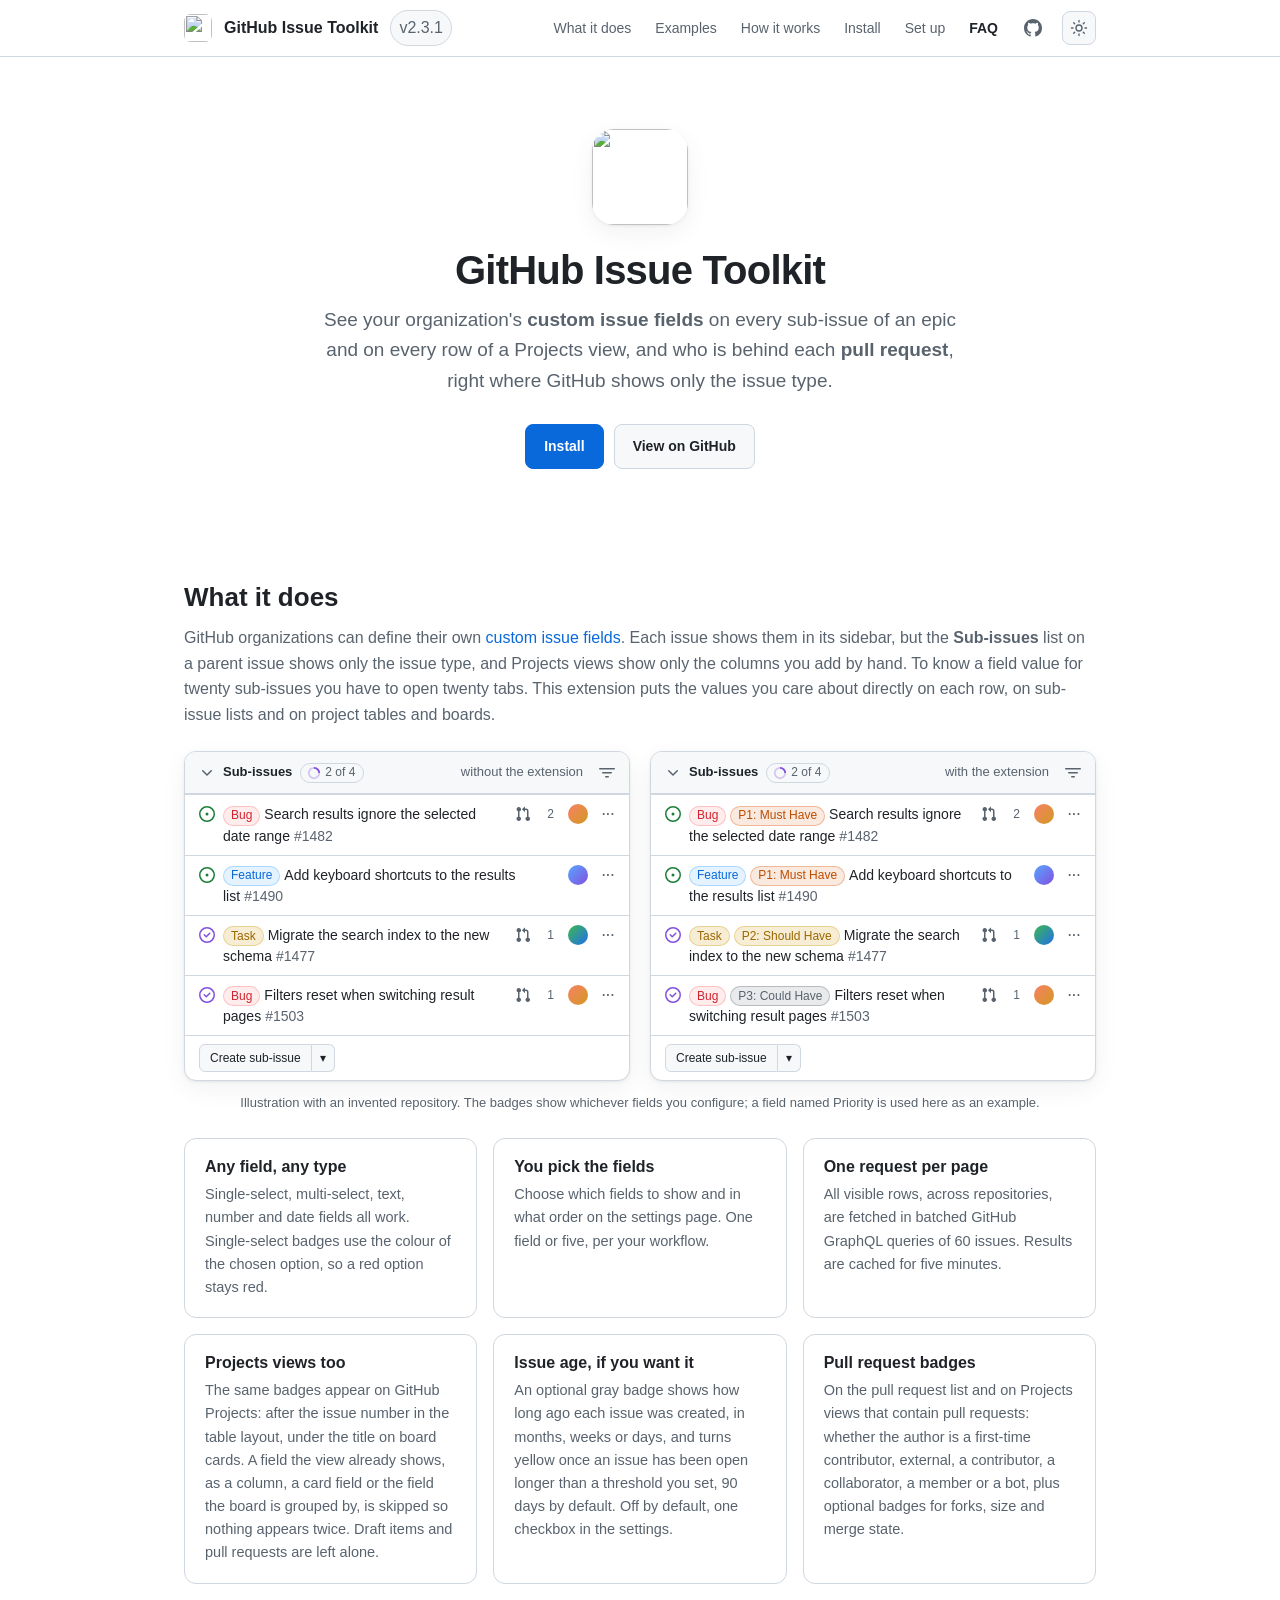
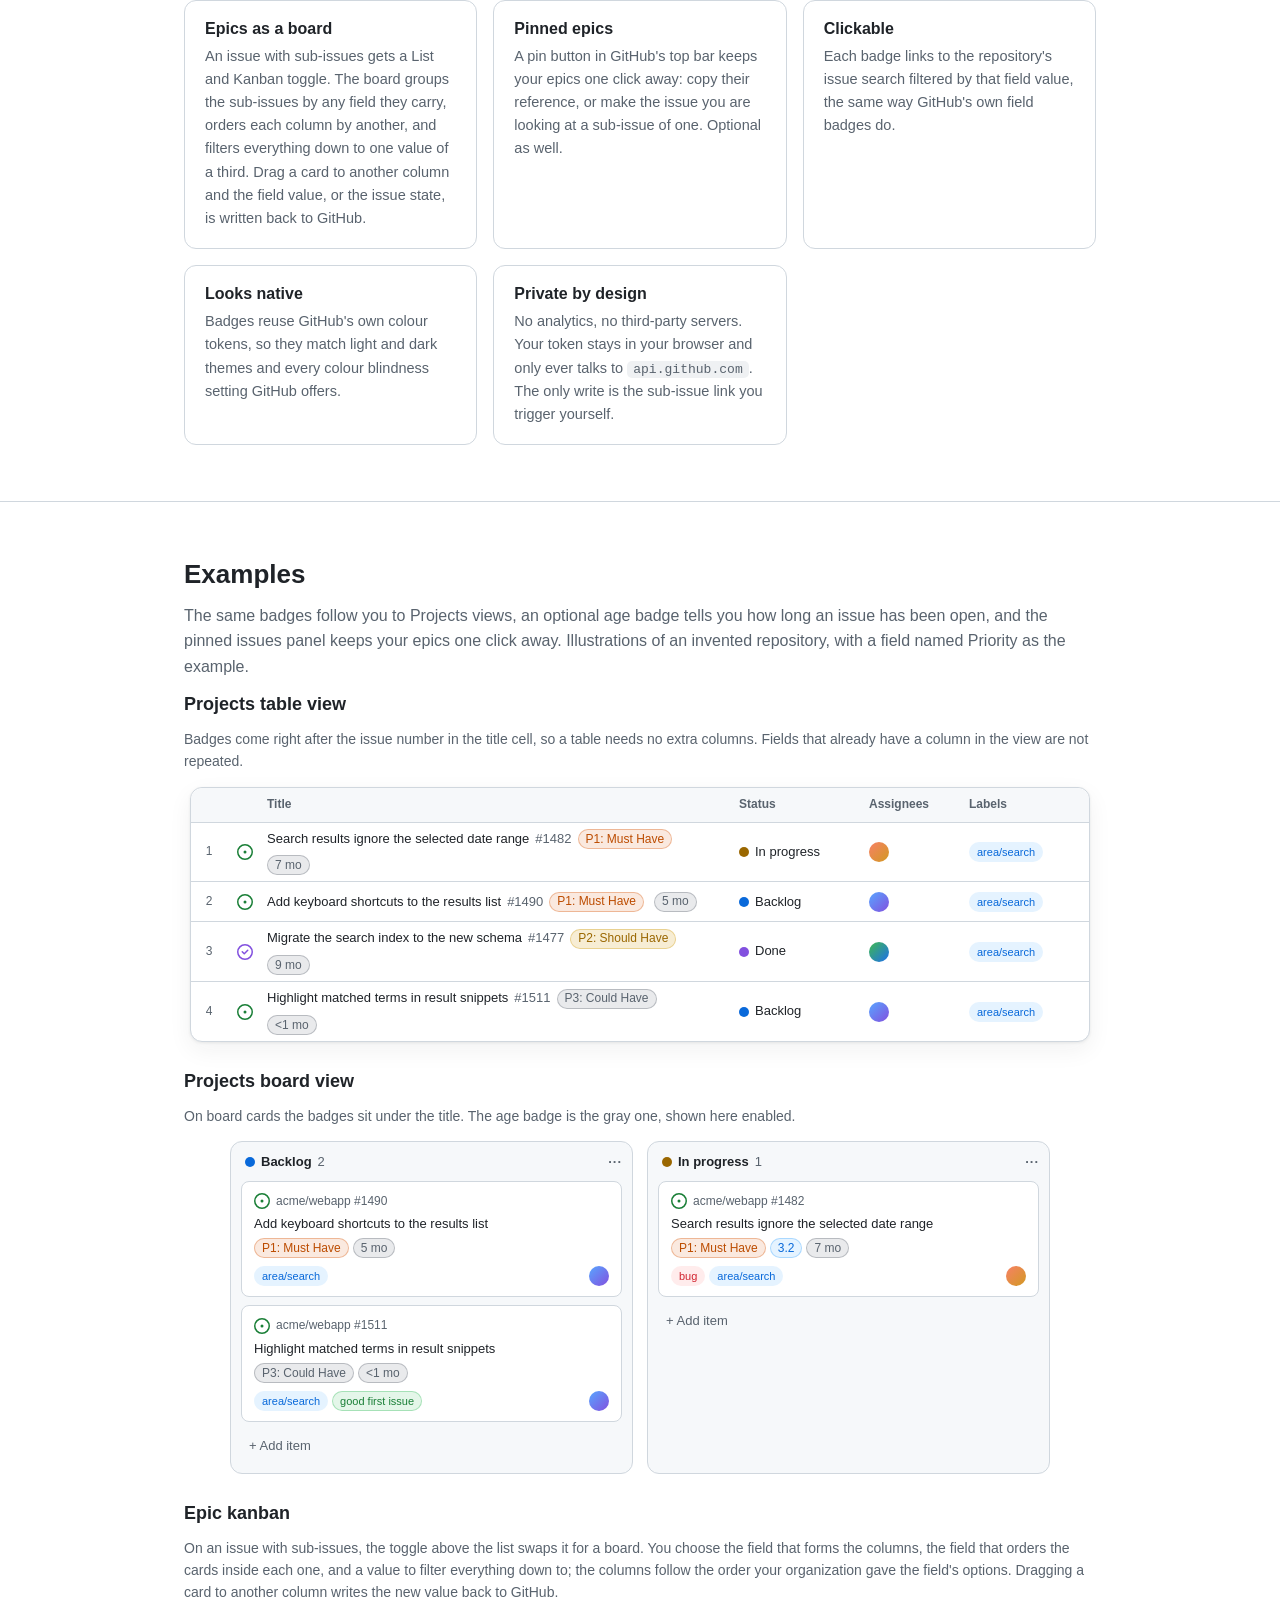
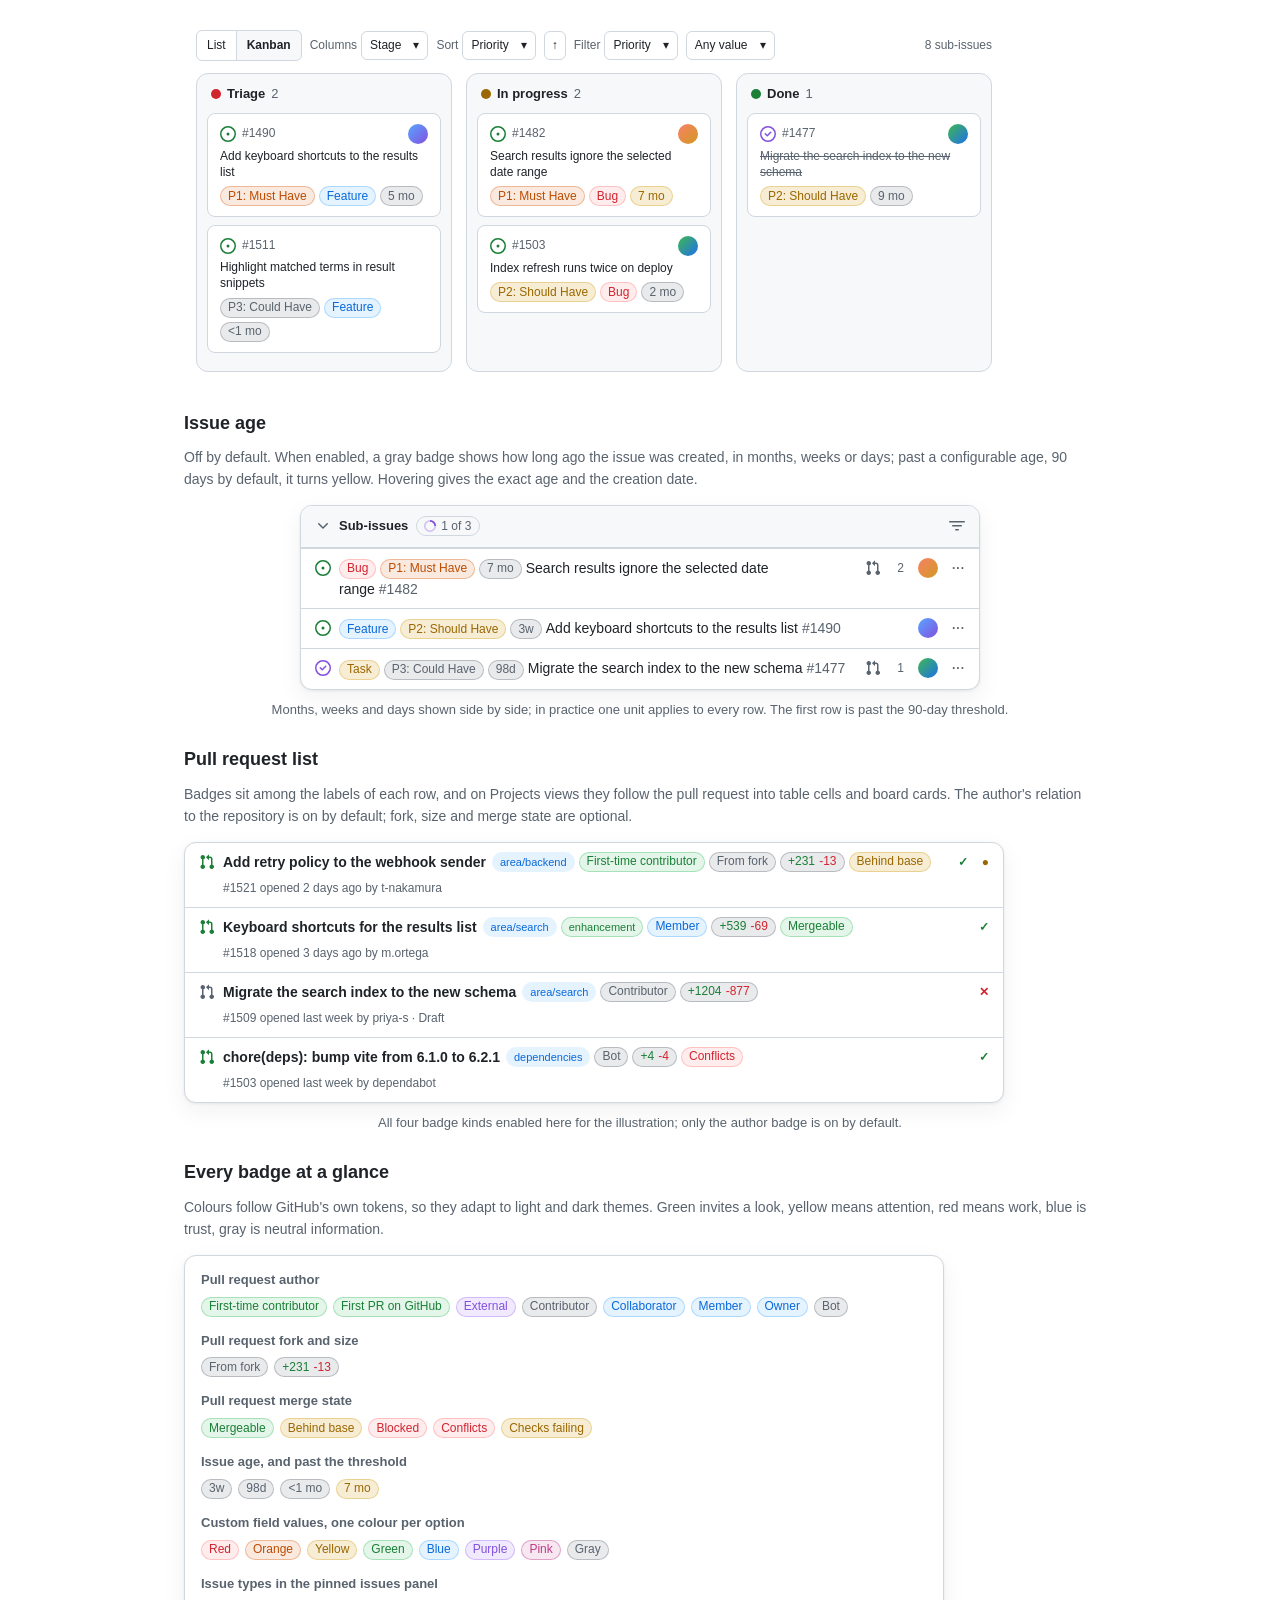
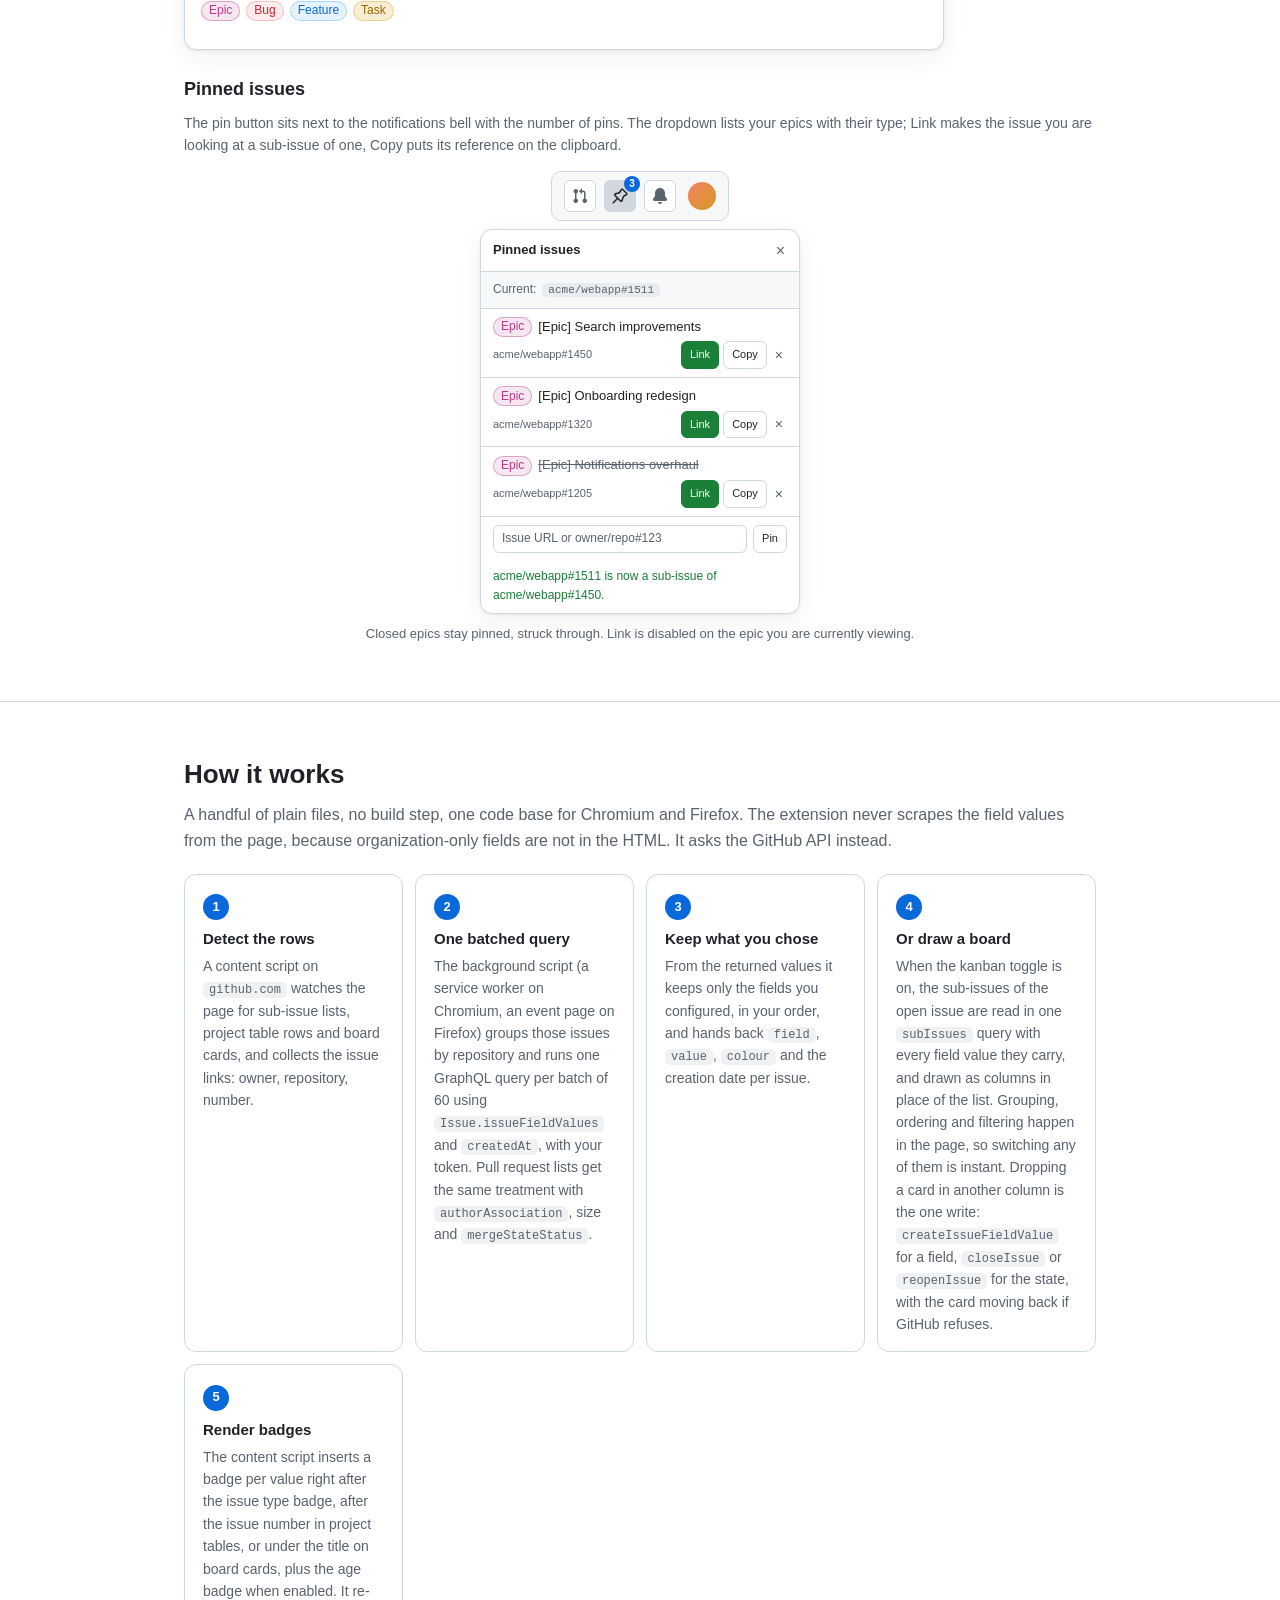
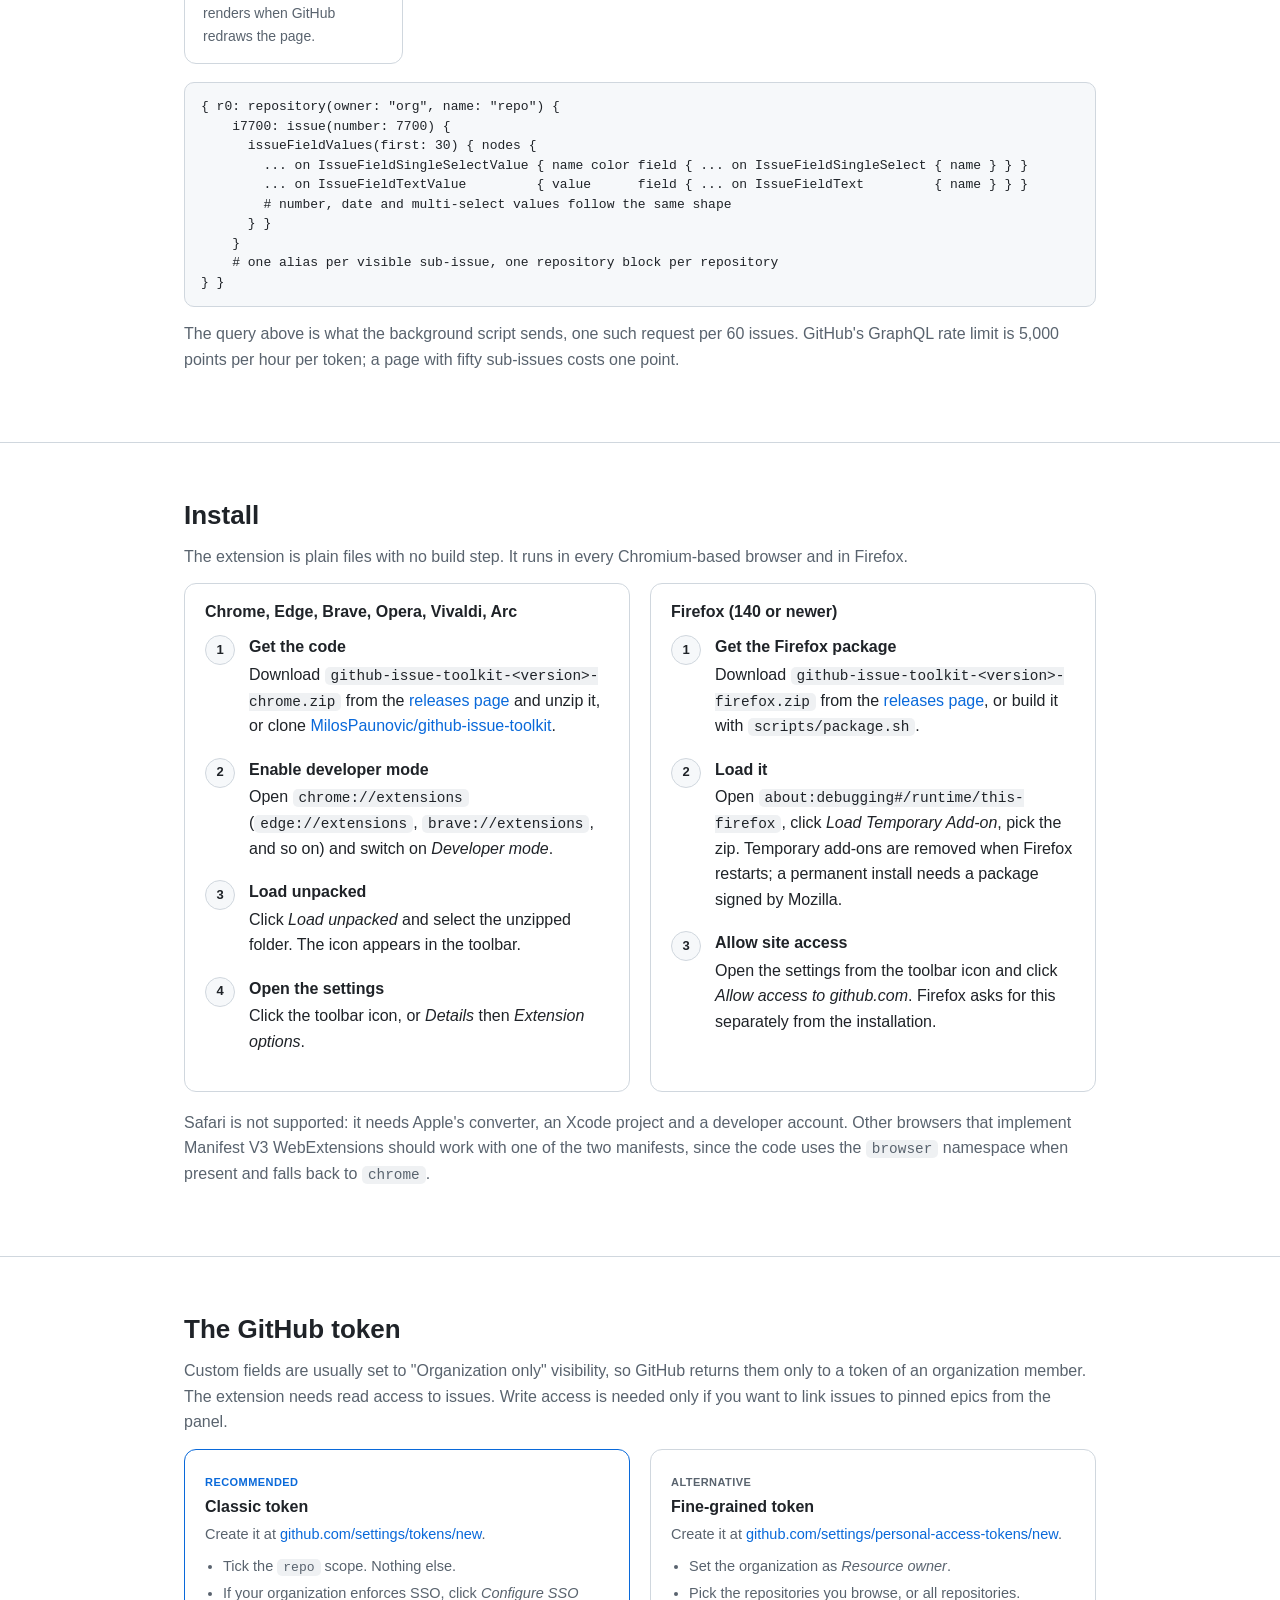
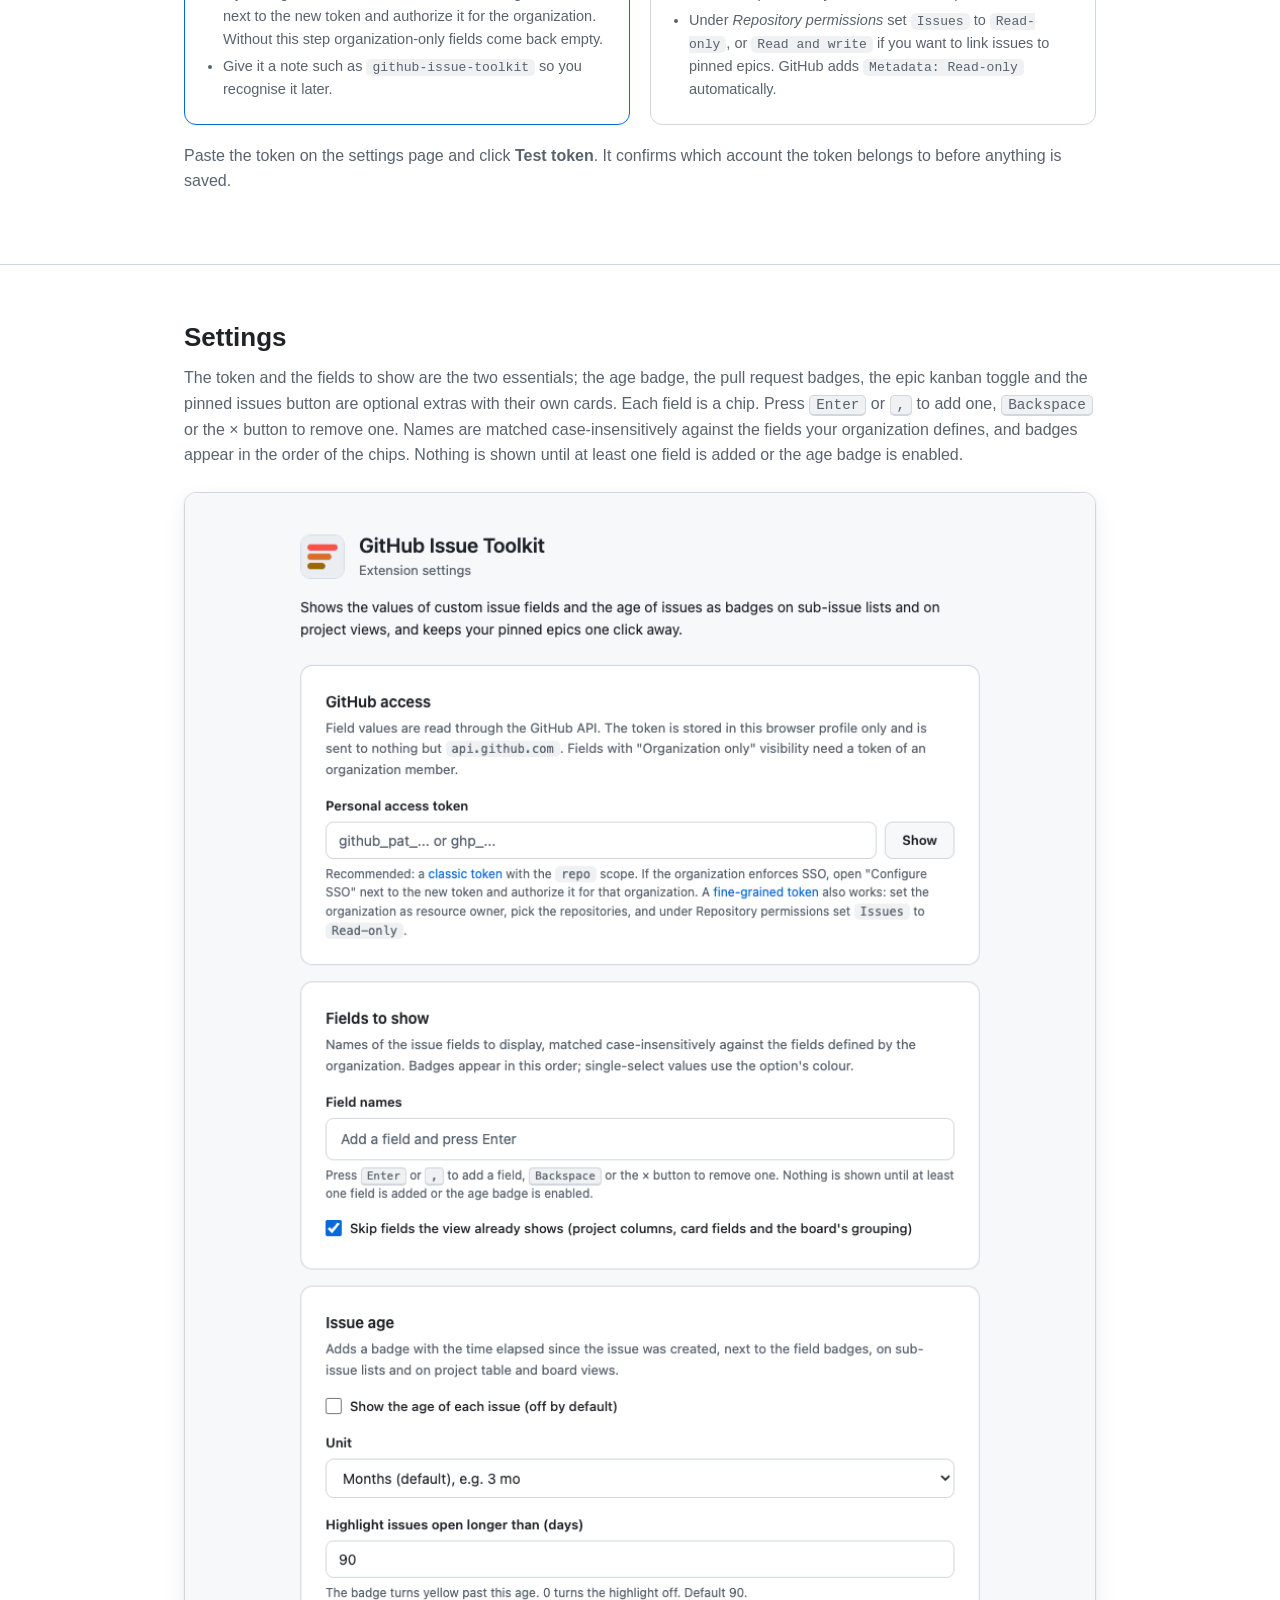
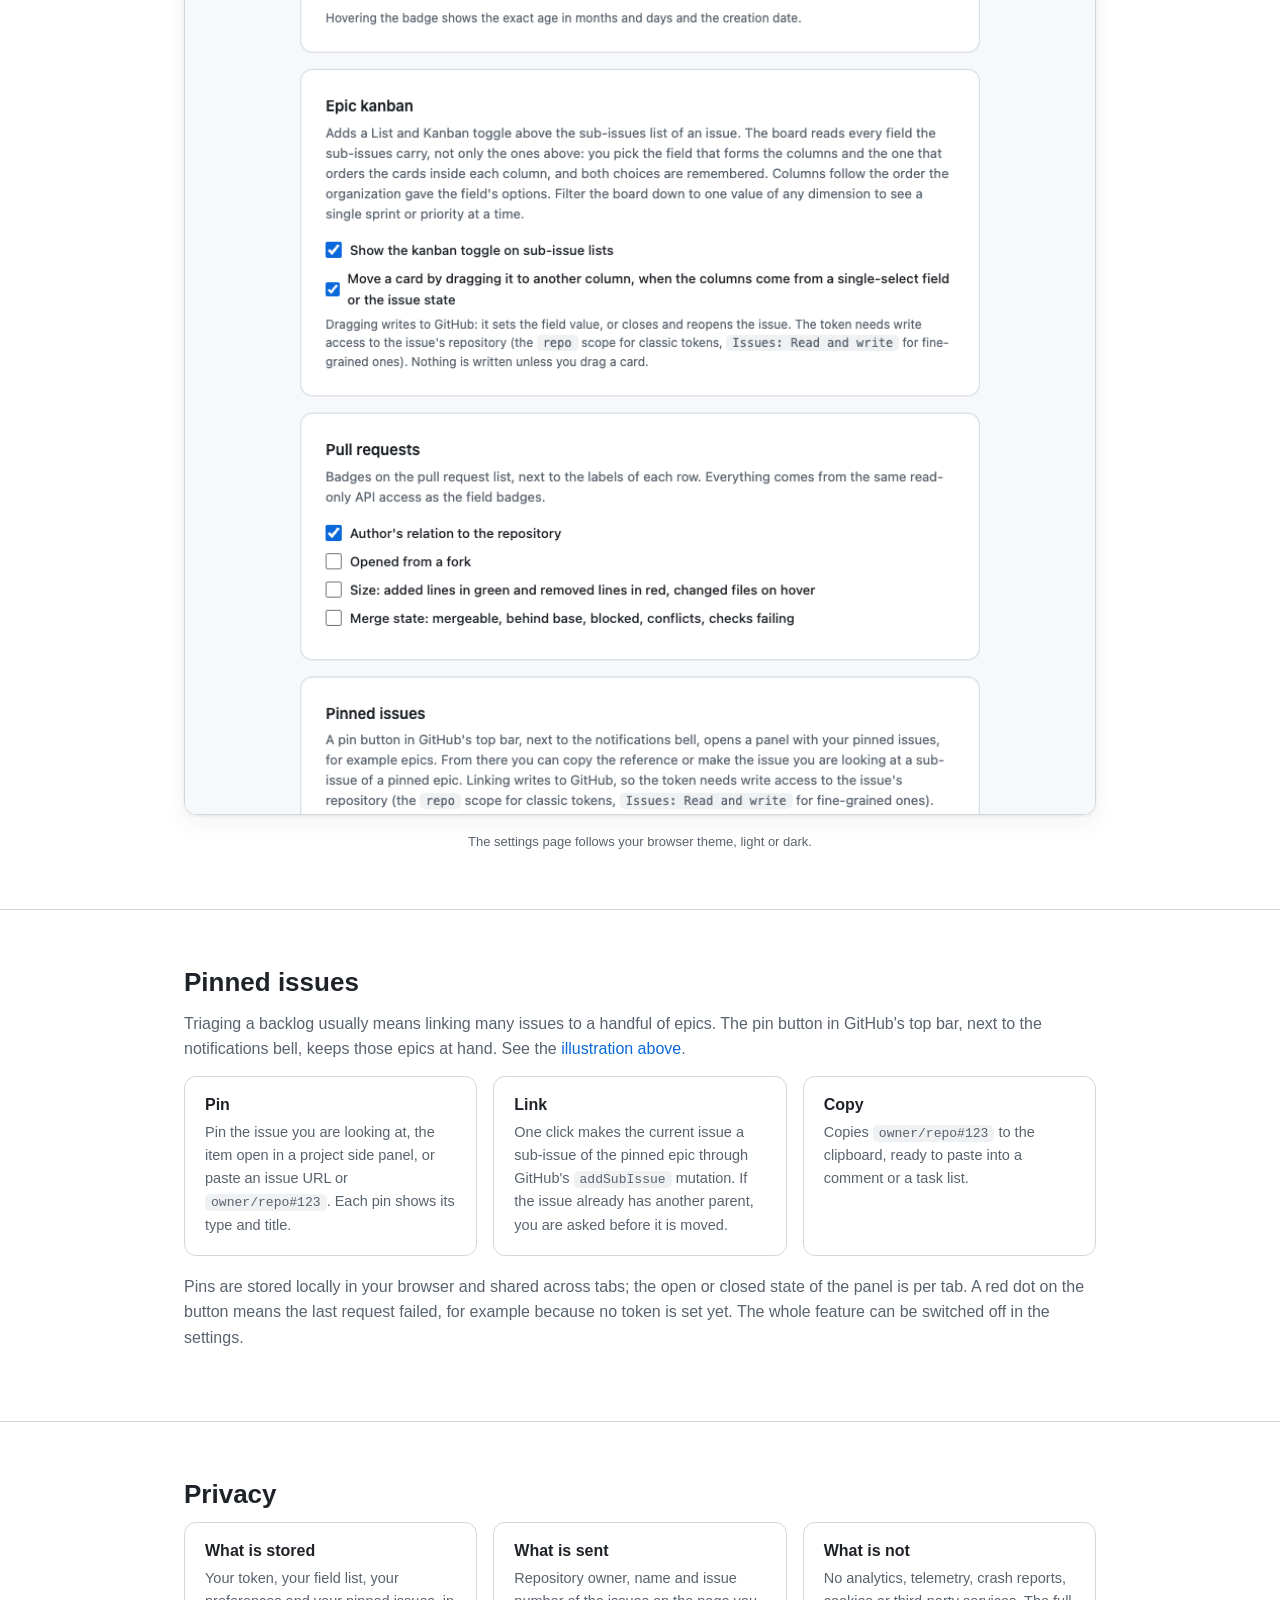
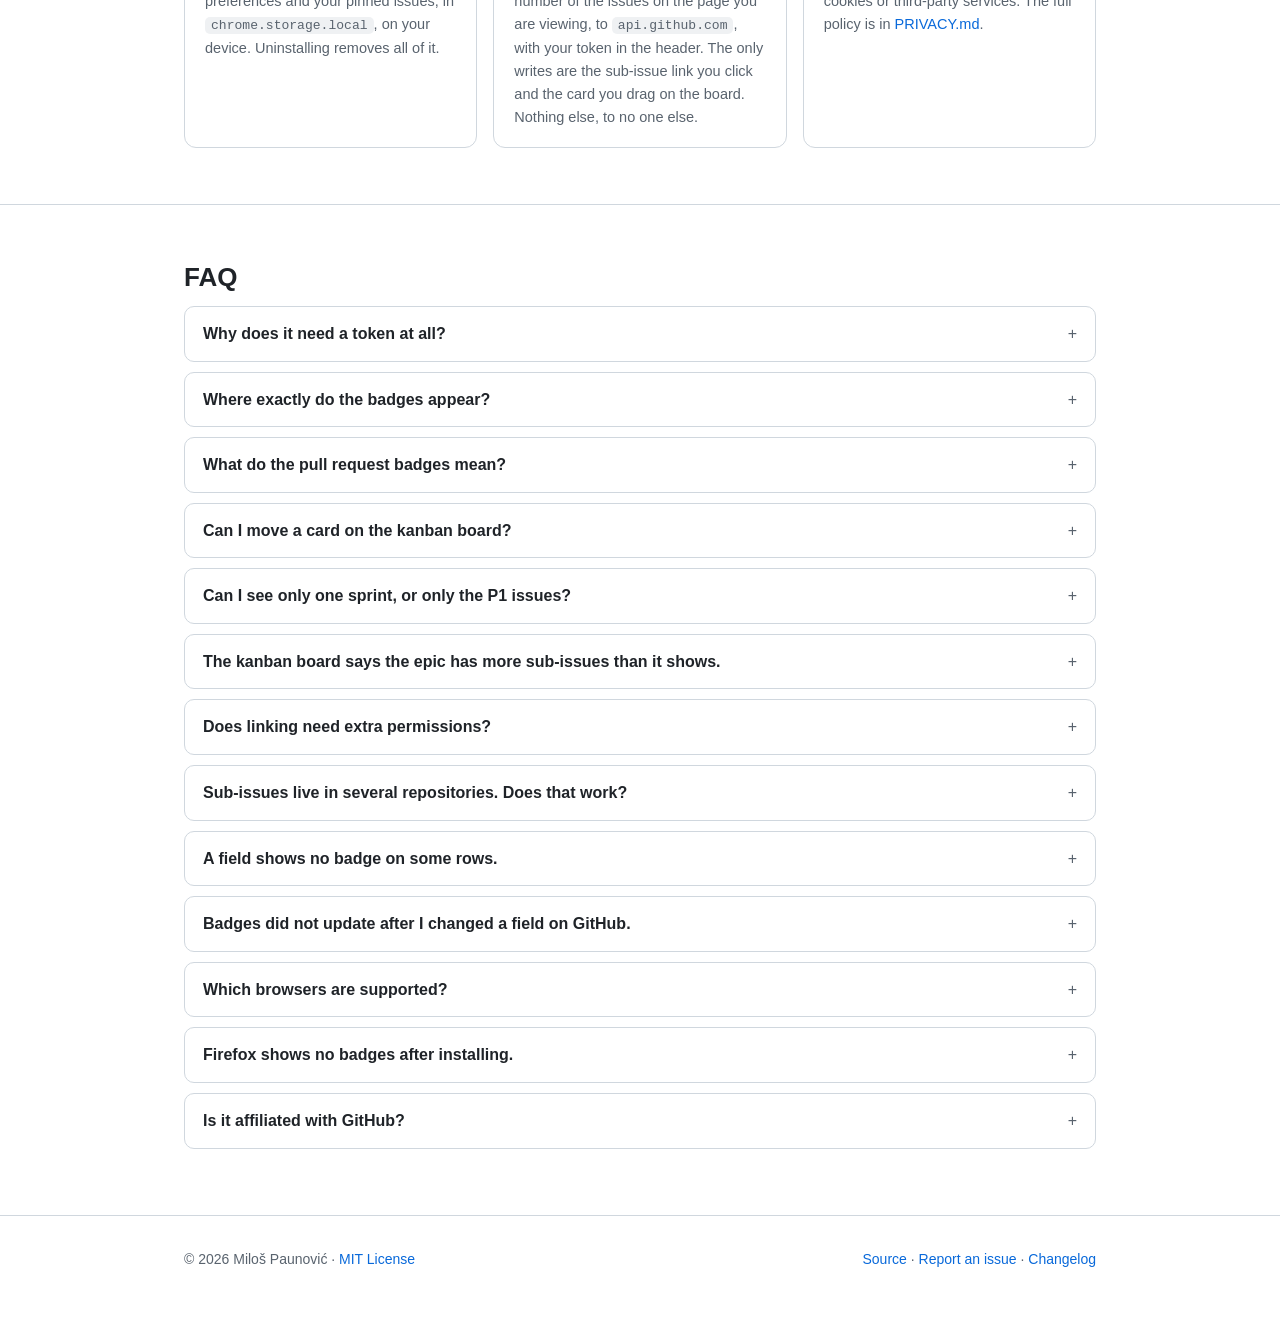
==== docs/index.html @ eda036ce "feat(kanban): drag a card to move it, and filter the board by a value The board can now be worked in" ====
<!doctype html>
<html lang="en">
<head>
  <meta charset="utf-8">
  <meta name="viewport" content="width=device-width, initial-scale=1">
  <title>GitHub Issue Toolkit</title>
  <meta name="description" content="Browser extension that shows custom issue fields, issue age and pull request badges on GitHub lists and Projects views, with a pinned epics panel.">
  <link rel="icon" href="icon-dark-32.png">
  <meta property="og:type" content="website">
  <meta property="og:title" content="GitHub Issue Toolkit">
  <meta property="og:description" content="Custom issue fields, issue age, pull request badges and pinned epics on GitHub lists and Projects views.">
  <meta property="og:url" content="https://milospaunovic.github.io/github-issue-toolkit/">
  <meta property="og:image" content="https://milospaunovic.github.io/github-issue-toolkit/social-preview.png">
  <meta name="twitter:card" content="summary_large_image">
  <script>
    (function () {
      var stored = null;
      try { stored = localStorage.getItem("theme"); } catch (e) {}
      var system = window.matchMedia("(prefers-color-scheme: dark)").matches ? "dark" : "light";
      document.documentElement.dataset.theme = stored === "dark" || stored === "light" ? stored : system;
    })();
  </script>
  <style>
    :root {
      color-scheme: light;
      --bg: #ffffff; --bg-muted: #f6f8fa; --bg-card: #ffffff;
      --border: #d0d7de; --border-strong: #8c959f;
      --fg: #1f2328; --fg-muted: #59636e; --accent: #0969da; --accent-fg: #ffffff;
      --code-bg: rgba(175,184,193,.2); --shadow: 0 1px 3px rgba(31,35,40,.08), 0 8px 24px rgba(31,35,40,.06);
      --danger: #d1242f; --danger-bg: rgba(255,129,130,.15); --danger-border: rgba(255,129,130,.4);
      --severe: #bc4c00; --severe-bg: rgba(219,109,40,.15); --severe-border: rgba(219,109,40,.4);
      --attention: #9a6700; --attention-bg: rgba(212,167,44,.2); --attention-border: rgba(212,167,44,.4);
      --info: #0969da; --info-bg: rgba(84,174,255,.15); --info-border: rgba(84,174,255,.4);
      --done: #8250df; --done-bg: rgba(163,113,247,.15); --done-border: rgba(163,113,247,.4);
      --success: #1a7f37; --success-bg: rgba(74,194,107,.15); --success-border: rgba(74,194,107,.4);
      --neutral: #59636e; --neutral-bg: rgba(110,118,129,.15); --neutral-border: rgba(110,118,129,.4);
      --open: #1a7f37; --closed: #8250df;
    }
    :root[data-theme="dark"] {
      color-scheme: dark;
        --bg: #0d1117; --bg-muted: #161b22; --bg-card: #161b22;
        --border: #30363d; --border-strong: #6e7681;
        --fg: #e6edf3; --fg-muted: #8b949e; --accent: #58a6ff; --accent-fg: #0d1117;
        --code-bg: rgba(110,118,129,.4); --shadow: 0 1px 3px rgba(0,0,0,.4), 0 8px 24px rgba(0,0,0,.3);
        --danger: #ff8182; --severe: #f0883e; --attention: #d29922; --info: #58a6ff; --done: #a371f7; --success: #3fb950; --neutral: #8b949e;
        --open: #3fb950; --closed: #a371f7; --pink-fg: #db61a2;
    }
    * { box-sizing: border-box; }
    html { scroll-behavior: smooth; }
    body { margin: 0; background: var(--bg); color: var(--fg); font: 16px/1.6 -apple-system, BlinkMacSystemFont, "Segoe UI", "Noto Sans", Helvetica, Arial, sans-serif; }
    a { color: var(--accent); text-decoration: none; } a:hover { text-decoration: underline; }
    code, kbd { font: 0.9em ui-monospace, SFMono-Regular, Menlo, Consolas, monospace; background: var(--code-bg); border-radius: 5px; padding: 1px 6px; }
    kbd { border: 1px solid var(--border); border-bottom-width: 2px; }
    .wrap { max-width: 960px; margin: 0 auto; padding: 0 24px; }
    h1, h2, h3 { line-height: 1.25; margin: 0 0 12px; }
    h2 { font-size: 26px; margin-top: 0; }
    h3 { font-size: 18px; }
    p { margin: 0 0 14px; }
    .muted { color: var(--fg-muted); }
    section { padding: 56px 0; border-top: 1px solid var(--border); }
    section:first-of-type { border-top: 0; }

    /* nav */
    html { scroll-padding-top: 72px; }
    nav { position: sticky; top: 0; z-index: 10; backdrop-filter: blur(10px); background: color-mix(in srgb, var(--bg) 85%, transparent); border-bottom: 1px solid var(--border); }
    nav .wrap { display: flex; align-items: center; gap: 12px; height: 56px; position: relative; }
    nav img { width: 28px; height: 28px; border-radius: 7px; }
    nav .brand { font-weight: 600; color: var(--fg); white-space: nowrap; }
    nav .brand:hover { text-decoration: none; }
    nav .version { font: 600 11px/1 var(--font-mono); color: var(--fg-muted); background: var(--bg-muted); border: 1px solid var(--border); border-radius: 999px; padding: 4px 8px; white-space: nowrap; }
    nav .version:hover { color: var(--fg); text-decoration: none; border-color: var(--border-strong); }
    @media (max-width: 480px) { nav .version { display: none; } }
    nav .links { display: flex; align-items: center; gap: 4px; margin-left: auto; }
    nav .link { color: var(--fg-muted); font-size: 14px; padding: 6px 10px; border-radius: 8px; line-height: 1; }
    nav .link:hover { color: var(--fg); background: var(--bg-muted); text-decoration: none; }
    nav .link.active { color: var(--fg); font-weight: 600; }
    nav .link.gh { display: inline-flex; padding: 8px; margin-left: 4px; }
    nav .link.gh svg { width: 18px; height: 18px; fill: currentColor; }
    .theme-toggle, .menu-toggle { display: inline-flex; align-items: center; justify-content: center; width: 34px; height: 34px; border-radius: 8px; border: 1px solid var(--border); background: var(--bg-muted); color: var(--fg-muted); cursor: pointer; padding: 0; flex: 0 0 auto; }
    .theme-toggle:hover, .menu-toggle:hover { color: var(--fg); background: var(--border); }
    .theme-toggle svg, .menu-toggle svg { width: 18px; height: 18px; fill: none; stroke: currentColor; stroke-width: 1.8; stroke-linecap: round; stroke-linejoin: round; }
    .theme-toggle .moon { display: none; }
    :root[data-theme="dark"] .theme-toggle .sun { display: none; }
    :root[data-theme="dark"] .theme-toggle .moon { display: block; }
    .menu-toggle { display: none; }
    .menu-toggle .close { display: none; }
    nav.open .menu-toggle .open { display: none; }
    nav.open .menu-toggle .close { display: block; }
    @media (max-width: 860px) {
      .menu-toggle { display: inline-flex; }
      nav .links { display: none; position: absolute; top: 56px; left: 0; right: 0; flex-direction: column; align-items: stretch; gap: 2px; padding: 10px 16px 14px; margin: 0; background: var(--bg); border-bottom: 1px solid var(--border); box-shadow: var(--shadow); }
      nav.open .links { display: flex; }
      nav .link { padding: 10px 12px; font-size: 15px; }
      nav .link.gh { margin: 4px 0 0; justify-content: center; }
      nav .link.gh::after { content: "GitHub repository"; margin-left: 8px; font-size: 14px; }
      .theme-toggle { margin-left: auto; }
    }
    @media (max-width: 480px) { nav .brand { font-size: 14px; } }
    :root:not([data-theme="dark"]) .only-dark { display: none !important; }
    :root[data-theme="dark"] .only-light { display: none !important; }

    /* hero */
    .hero { padding: 72px 0 56px; text-align: center; }
    .hero img { display: block; margin: 0 auto; width: 96px; height: 96px; border-radius: 22px; box-shadow: var(--shadow); }
    .hero h1 { font-size: 40px; margin: 20px 0 10px; letter-spacing: -0.02em; }
    .hero p.lead { font-size: 19px; color: var(--fg-muted); max-width: 640px; margin: 0 auto 28px; }
    .btns { display: flex; gap: 10px; justify-content: center; flex-wrap: wrap; }
    .btn { display: inline-flex; align-items: center; gap: 8px; padding: 10px 18px; border-radius: 8px; border: 1px solid var(--border); background: var(--bg-muted); color: var(--fg); font-weight: 600; font-size: 14px; }
    .btn:hover { text-decoration: none; background: var(--border); }
    .btn.primary { background: var(--accent); border-color: var(--accent); color: var(--accent-fg); }
    .btn.primary:hover { background: color-mix(in srgb, var(--accent) 88%, black); border-color: color-mix(in srgb, var(--accent) 88%, black); }

    /* mock issue rows */
    .compare { display: grid; grid-template-columns: 1fr 1fr; gap: 20px; margin-top: 24px; }
    @media (max-width: 760px) { .compare { grid-template-columns: 1fr; } }
    .panel { background: var(--bg-card); border: 1px solid var(--border); border-radius: 12px; overflow: hidden; box-shadow: var(--shadow); }
    .panel .head { padding: 10px 14px; border-bottom: 1px solid var(--border); background: var(--bg-muted); font-size: 13px; font-weight: 600; display: flex; justify-content: space-between; gap: 12px; white-space: nowrap; }
    .panel .head span.tag { font-weight: 500; color: var(--fg-muted); }
    .row { display: flex; align-items: flex-start; gap: 8px; padding: 9px 14px; border-top: 1px solid var(--border); font-size: 14px; line-height: 20px; }
    .row:first-of-type { border-top: 0; }
    .row .state { flex: 0 0 16px; width: 16px; height: 16px; margin-top: 2px; fill: var(--open); }
    .row .state.closed { fill: var(--closed); }
    .row .text { flex: 1; min-width: 0; }
    .row .ref { color: var(--fg-muted); margin-left: 4px; white-space: nowrap; }
    .badge { display: inline-flex; align-items: center; height: 20px; padding: 0 7px 1px; margin-right: 4px; border: 1px solid; border-radius: 999px; font-size: 12px; font-weight: 500; line-height: 18px; vertical-align: middle; white-space: nowrap; }
    .b-danger { color: var(--danger); background: var(--danger-bg); border-color: var(--danger-border); }
    .b-severe { color: var(--severe); background: var(--severe-bg); border-color: var(--severe-border); }
    .b-attention { color: var(--attention); background: var(--attention-bg); border-color: var(--attention-border); }
    .b-info { color: var(--info); background: var(--info-bg); border-color: var(--info-border); }
    .b-done { color: var(--done); background: var(--done-bg); border-color: var(--done-border); }
    .b-success { color: var(--success); background: var(--success-bg); border-color: var(--success-border); }
    .b-neutral { color: var(--neutral); background: var(--neutral-bg); border-color: var(--neutral-border); }

    /* feature grid */
    .grid { display: grid; grid-template-columns: repeat(auto-fit, minmax(240px, 1fr)); gap: 16px; margin-top: 8px; }
    .card { background: var(--bg-card); border: 1px solid var(--border); border-radius: 12px; padding: 18px 20px; }
    .card h3 { font-size: 16px; margin-bottom: 6px; }
    .card p { margin: 0; color: var(--fg-muted); font-size: 14.5px; }

    /* flow */
    .flow { display: grid; grid-template-columns: repeat(4, 1fr); gap: 12px; margin-top: 20px; counter-reset: step; }
    @media (max-width: 860px) { .flow { grid-template-columns: repeat(2, 1fr); } }
    @media (max-width: 480px) { .flow { grid-template-columns: 1fr; } }
    .step { position: relative; background: var(--bg-card); border: 1px solid var(--border); border-radius: 12px; padding: 18px 18px 16px; }
    .step::before { counter-increment: step; content: counter(step); display: inline-flex; width: 26px; height: 26px; align-items: center; justify-content: center; border-radius: 50%; background: var(--accent); color: var(--accent-fg); font-weight: 700; font-size: 13px; margin-bottom: 10px; }
    .step h3 { font-size: 15px; margin-bottom: 6px; }
    .step p { margin: 0; font-size: 14px; color: var(--fg-muted); }
    .step code { font-size: 12px; }
    pre { margin: 18px 0 0; padding: 14px 16px; background: var(--bg-muted); border: 1px solid var(--border); border-radius: 10px; overflow-x: auto; font-size: 13px; line-height: 1.5; }
    pre code { background: none; padding: 0; font-size: inherit; }

    /* steps list */
    ol.steps { padding-left: 0; list-style: none; counter-reset: n; margin: 0; }
    ol.steps li { position: relative; padding: 0 0 18px 44px; counter-increment: n; }
    ol.steps li::before { content: counter(n); position: absolute; left: 0; top: 1px; width: 28px; height: 28px; border-radius: 50%; display: flex; align-items: center; justify-content: center; background: var(--bg-muted); border: 1px solid var(--border); font-weight: 600; font-size: 13px; }
    ol.steps li strong { display: block; margin-bottom: 2px; }

    /* two columns */
    .cols { display: grid; grid-template-columns: 1fr 1fr; gap: 20px; }
    @media (max-width: 760px) { .cols { grid-template-columns: 1fr; } }
    .card.rec { border-color: var(--accent); }
    .card .pill { display: inline-block; font-size: 11px; font-weight: 700; letter-spacing: .04em; text-transform: uppercase; color: var(--accent); margin-bottom: 6px; }
    .card ul { margin: 8px 0 0; padding-left: 18px; color: var(--fg-muted); font-size: 14.5px; }
    .card ul li { margin: 4px 0; }

    /* screenshot */
    figure { margin: 24px 0 0; }
    figure img { width: 100%; border-radius: 12px; border: 1px solid var(--border); box-shadow: var(--shadow); }
    figcaption { text-align: center; color: var(--fg-muted); font-size: 13px; margin-top: 10px; }

    /* faq */
    details { border: 1px solid var(--border); border-radius: 10px; padding: 0 18px; margin-bottom: 10px; background: var(--bg-card); }
    summary { cursor: pointer; font-weight: 600; padding: 14px 0; list-style: none; display: flex; justify-content: space-between; gap: 12px; }
    summary::-webkit-details-marker { display: none; }
    summary::after { content: "+"; color: var(--fg-muted); font-weight: 400; }
    details[open] summary::after { content: "–"; }
    details p { color: var(--fg-muted); margin: 0 0 14px; font-size: 15px; }


    /* mock-ups of the other surfaces */
    .mock-table { border: 1px solid var(--border); border-radius: 12px; overflow: hidden; background: var(--bg-card); box-shadow: var(--shadow); font-size: 13px; }
    .mock-table-scroll { overflow-x: auto; border-radius: 12px; -webkit-overflow-scrolling: touch; }
    @media (max-width: 760px) { .mock-table .tr { min-width: 620px; grid-template-columns: 36px 30px minmax(0, 1fr) 120px 90px; } .mock-table .td.labels { display: none; } .mock-pins .mock-box { width: min(320px, calc(100vw - 48px)); } }
    .mock-table .tr { display: grid; grid-template-columns: 34px minmax(0, 1fr) 120px 110px; align-items: center; border-top: 1px solid var(--border); min-height: 40px; }
    .mock-table .tr:first-child { border-top: 0; background: var(--bg-muted); color: var(--fg-muted); font-weight: 600; font-size: 12px; min-height: 34px; }
    .mock-table .td { padding: 6px 10px; display: flex; align-items: center; gap: 6px; min-width: 0; white-space: nowrap; overflow: hidden; }
    .mock-table .td.title { overflow: visible; flex-wrap: wrap; white-space: normal; }
    .mock-table .td .num { color: var(--fg-muted); }
    .mock-table .td .name { overflow: hidden; text-overflow: ellipsis; white-space: nowrap; }
    .mock-table .state { width: 16px; height: 16px; flex: 0 0 16px; fill: var(--open); }
    .mock-table .state.closed { fill: var(--closed); }
    .mock-table .status { display: inline-flex; align-items: center; gap: 6px; }
    .mock-table .status::before { content: ""; width: 10px; height: 10px; border-radius: 50%; background: var(--status, var(--info)); }
    .mock-board { display: grid; grid-template-columns: repeat(auto-fit, minmax(230px, 1fr)); gap: 14px; }
    .mock-column { background: var(--bg-muted); border: 1px solid var(--border); border-radius: 12px; padding: 10px; }
    .mock-column h4 { margin: 0 0 8px 4px; font-size: 13px; display: flex; align-items: center; gap: 6px; }
    .mock-column h4 .count { color: var(--fg-muted); font-weight: 500; }
    .mock-card { background: var(--bg-card); border: 1px solid var(--border); border-radius: 8px; padding: 10px 12px; margin-bottom: 8px; font-size: 13px; }
    .mock-card .ref { display: flex; align-items: center; gap: 6px; color: var(--fg-muted); font-size: 12px; }
    .mock-card .ref svg { width: 14px; height: 14px; fill: var(--open); }
    .mock-card .title { margin: 4px 0 6px; font-weight: 500; line-height: 1.35; }
    .mock-card .badges { display: flex; flex-wrap: wrap; gap: 4px; }
    .mock-card .badges .badge { margin: 0; }
    .mock-card .labels { display: flex; gap: 4px; margin-top: 8px; }
    .label { display: inline-block; font-size: 11px; padding: 0 7px; border-radius: 999px; line-height: 18px; border: 1px solid transparent; white-space: nowrap; }
    .mock-pins { display: flex; flex-direction: column; align-items: center; gap: 8px; }
    .mock-pins .mock-header { align-self: center; }
    #ex-age, #ex-table, #ex-board { margin-left: auto; margin-right: auto; }
    .mock-header { display: flex; align-items: center; gap: 8px; padding: 8px 12px; background: var(--bg-muted); border: 1px solid var(--border); border-radius: 10px; }
    .mock-header .hbtn { width: 32px; height: 32px; border: 1px solid var(--border); border-radius: 6px; background: var(--bg-card); display: inline-flex; align-items: center; justify-content: center; color: var(--fg-muted); position: relative; }
    .mock-header .hbtn svg { width: 16px; height: 16px; fill: currentColor; }
    .mock-header .hbtn.active { color: var(--fg); background: var(--border); }
    .mock-header .hbtn .count { position: absolute; top: -5px; right: -5px; min-width: 16px; height: 16px; padding: 0 4px; border-radius: 999px; background: var(--accent); color: var(--accent-fg); font-size: 10px; font-weight: 700; line-height: 16px; text-align: center; }
    .mock-box { width: 320px; background: var(--bg-card); border: 1px solid var(--border); border-radius: 12px; box-shadow: var(--shadow); overflow: hidden; font-size: 12px; text-align: left; }
    .mock-box .head { display: flex; justify-content: space-between; align-items: center; padding: 8px 8px 8px 12px; border-bottom: 1px solid var(--border); font-weight: 600; font-size: 13px; }
    .mock-box .head span:last-child { color: var(--fg-muted); font-weight: 400; font-size: 16px; padding: 0 6px; }
    .mock-box .current { padding: 8px 12px; background: var(--bg-muted); border-bottom: 1px solid var(--border); color: var(--fg-muted); display: flex; gap: 6px; align-items: center; }
    .mock-box .current code { font-size: 11px; }
    .mock-box .pin { padding: 8px 12px; border-bottom: 1px solid var(--border); }
    .mock-box .pin .main { display: flex; align-items: center; gap: 6px; min-width: 0; }
    .mock-box .pin .main .badge { margin: 0; flex: 0 0 auto; }
    .mock-box .pin .ptitle { flex: 1; min-width: 0; overflow: hidden; text-overflow: ellipsis; white-space: nowrap; font-size: 13px; font-weight: 500; }
    .mock-box .pin.closed .ptitle { text-decoration: line-through; color: var(--fg-muted); }
    .mock-box .pin .meta { display: flex; justify-content: space-between; align-items: center; gap: 8px; margin-top: 4px; }
    .mock-box .pin .pref { color: var(--fg-muted); font-family: var(--font-mono); font-size: 11px; }
    .mock-box .actions { display: flex; gap: 4px; align-items: center; }
    .mock-box .mbtn { border: 1px solid var(--border); border-radius: 6px; background: var(--bg-card); color: var(--fg); font-size: 11px; font-weight: 500; padding: 4px 8px; }
    .mock-box .mbtn.primary { background: var(--success); border-color: var(--success); color: #fff; }
    .mock-box .mbtn.disabled { opacity: .5; }
    .mock-box .x { color: var(--fg-muted); padding: 0 4px; font-size: 14px; }
    .mock-box .form { display: flex; gap: 6px; padding: 8px 12px; }
    .mock-box .form .input { flex: 1; height: 28px; border: 1px solid var(--border); border-radius: 6px; padding: 0 8px; color: var(--fg-muted); display: flex; align-items: center; }
    .mock-box .status { padding: 6px 12px 8px; color: var(--success); }
    .b-pink { color: var(--pink-fg, #bf3989); background: rgba(191, 57, 137, .12); border-color: rgba(191, 57, 137, .4); }

    /* GitHub-like chrome for the mock-ups */
    .gh-card .head { display: flex; align-items: center; gap: 8px; }
    .gh-card .head .head-title { font-weight: 600; }
    .gh-card .head .chev, .gh-card .head .ico { width: 16px; height: 16px; fill: var(--fg-muted); flex: 0 0 16px; }
    .gh-card .head .ico { margin-left: auto; }
    .gh-card .head .tag { margin-left: auto; margin-right: 8px; }
    .gh-card .head .tag + .ico { margin-left: 0; }
    .gh-card .progress { display: inline-flex; align-items: center; gap: 4px; padding: 0 8px 0 6px; height: 20px; border: 1px solid var(--border); border-radius: 999px; font-size: 12px; font-weight: 500; color: var(--fg-muted); }
    .gh-card .progress .prog { width: 14px; height: 14px; color: var(--done); }
    .gh-card .foot { padding: 8px 14px; border-top: 1px solid var(--border); display: flex; }
    .gh-card .mbtn { display: inline-flex; align-items: center; height: 28px; padding: 0 10px; border: 1px solid var(--border); background: var(--bg-muted); color: var(--fg); font-size: 12px; font-weight: 500; border-radius: 6px 0 0 6px; }
    .gh-card .mbtn.caret { border-left: 0; border-radius: 0 6px 6px 0; padding: 0 8px; }
    .row .extras { margin-left: auto; display: flex; align-items: center; gap: 14px; color: var(--fg-muted); font-size: 12px; white-space: nowrap; padding-left: 8px; }
    .row .extras .pr { width: 16px; height: 16px; fill: currentColor; vertical-align: -3px; margin-right: 2px; }
    .kebab { color: var(--fg-muted); letter-spacing: 1px; font-weight: 700; }
    .avatar { width: 20px; height: 20px; border-radius: 50%; display: inline-block; flex: 0 0 auto; }
    .avatar.a1 { background: linear-gradient(135deg, #f78166, #d29922); }
    .avatar.a2 { background: linear-gradient(135deg, #58a6ff, #8250df); }
    .avatar.a3 { background: linear-gradient(135deg, #3fb950, #1f6feb); }
    .mock-table .tr { grid-template-columns: 36px 30px minmax(0, 1fr) 130px 100px 130px; }
    .mock-table .tr.th .td { color: var(--fg-muted); font-weight: 600; font-size: 12px; }
    .mock-table .td.n { color: var(--fg-muted); font-size: 12px; justify-content: center; }
    .mock-table .td.labels { overflow: hidden; }
    .mock-column h4 .spacer { flex: 1; }
    .mock-column h4 .dot { display: inline-block; width: 10px; height: 10px; border-radius: 50%; }
    .mock-column .add { color: var(--fg-muted); font-size: 13px; padding: 6px 8px; }
    .mock-card .ref .state { width: 16px; height: 16px; }
    .mock-card .bottom { display: flex; justify-content: space-between; align-items: flex-end; gap: 8px; margin-top: 8px; }
    .mock-card .labels { margin-top: 0; flex-wrap: wrap; }
    .mock-kanban { padding: 12px; }
    .mock-kanban-bar { display: flex; align-items: center; flex-wrap: wrap; gap: 8px; margin-bottom: 12px; font-size: 12px; color: var(--fg-muted); }
    .mock-kanban-bar .seg { display: inline-flex; }
    .mock-kanban-bar .seg span { border: 1px solid var(--border); background: var(--bg-card); color: var(--fg); padding: 5px 10px; font-weight: 500; }
    .mock-kanban-bar .seg span:first-child { border-radius: 6px 0 0 6px; }
    .mock-kanban-bar .seg span:last-child { border-radius: 0 6px 6px 0; margin-left: -1px; }
    .mock-kanban-bar .seg span.on { background: var(--bg-muted); font-weight: 600; }
    .mock-kanban-bar .ctl { display: inline-flex; align-items: center; gap: 4px; }
    .mock-kanban-bar .select { display: inline-flex; align-items: center; gap: 12px; border: 1px solid var(--border); border-radius: 6px; background: var(--bg-card); color: var(--fg); padding: 4px 8px; }
    .mock-kanban-bar .select.dir { gap: 0; padding: 4px 7px; }
    .mock-kanban-bar .spacer { flex: 1; }
    .mock-kanban .mock-card .ref .spacer { flex: 1; }
    .mock-kanban .mock-card .title { font-size: 12px; }
    .mock-kanban .mock-card .ref svg.closed { fill: var(--closed); }
    .mock-kanban .mock-card.done .title { color: var(--fg-muted); text-decoration: line-through; }
    .label.b-success { color: var(--success); background: var(--success-bg); border-color: var(--success-border); }
    .mock-header .avatar { width: 28px; height: 28px; margin-left: 4px; }
    .row.pr-row .text { display: flex; flex-wrap: wrap; align-items: center; gap: 4px 0; }
    .row.pr-row .pr-title { font-weight: 600; margin-right: 6px; }
    .row.pr-row .label { margin-right: 4px; }
    .row.pr-row .pr-meta { flex-basis: 100%; color: var(--fg-muted); font-size: 12px; margin-top: 2px; }
    .row .state.pr { fill: var(--open); }
    .row .state.pr.draft { fill: var(--fg-muted); }
    .row .extras .check { font-weight: 700; }
    .row .extras .check.ok { color: var(--success); }
    .row .extras .check.fail { color: var(--danger); }
    .row .extras .review { color: var(--attention); }
    .badge .add { color: var(--success); }
    .badge .del { color: var(--danger); }
    .badge.size { font-variant-numeric: tabular-nums; gap: 0.35em; }
    .palette .g { margin-bottom: 14px; }
    .palette .gt { font-size: 13px; font-weight: 600; color: var(--fg-muted); margin-bottom: 6px; }
    .palette .bs { display: flex; flex-wrap: wrap; gap: 6px; }
    .palette .bs .badge { margin: 0; }
    .example-caption { text-align: center; color: var(--fg-muted); font-size: 13px; margin: 10px 0 0; }
    footer { padding: 32px 0 48px; border-top: 1px solid var(--border); color: var(--fg-muted); font-size: 14px; }
    footer .wrap { display: flex; justify-content: space-between; flex-wrap: wrap; gap: 12px; }
  </style>
</head>
<body>
  <nav id="nav">
    <div class="wrap">
      <img class="only-dark" src="icon-dark-48.png" alt="">
      <img class="only-light" src="icon-light-48.png" alt="">
      <a class="brand" href="#top">GitHub Issue Toolkit</a>
      <a class="version" id="version" href="https://github.com/MilosPaunovic/github-issue-toolkit/releases/latest" title="Latest release">v2.3.1</a>
      <div class="links" id="site-menu">
        <a class="link" href="#what">What it does</a>
        <a class="link" href="#examples">Examples</a>
        <a class="link" href="#how">How it works</a>
        <a class="link" href="#install">Install</a>
        <a class="link" href="#token">Set up</a>
        <a class="link" href="#faq">FAQ</a>
        <a class="link gh" href="https://github.com/MilosPaunovic/github-issue-toolkit" aria-label="GitHub repository" title="GitHub repository"><svg viewBox="0 0 16 16" aria-hidden="true"><path d="M8 0c4.42 0 8 3.58 8 8a8.013 8.013 0 0 1-5.45 7.59c-.4.08-.55-.17-.55-.38 0-.27.01-1.13.01-2.2 0-.75-.25-1.23-.54-1.48 1.78-.2 3.65-.88 3.65-3.95 0-.88-.31-1.59-.82-2.15.08-.2.36-1.02-.08-2.12 0 0-.67-.22-2.2.82-.64-.18-1.32-.27-2-.27-.68 0-1.36.09-2 .27-1.53-1.03-2.2-.82-2.2-.82-.44 1.1-.16 1.92-.08 2.12-.51.56-.82 1.28-.82 2.15 0 3.06 1.86 3.75 3.64 3.95-.23.2-.44.55-.51 1.07-.46.21-1.61.55-2.33-.66-.15-.24-.6-.83-1.23-.82-.67.01-.27.38.01.53.34.19.73.9.82 1.13.16.45.68 1.31 2.69.94 0 .67.01 1.3.01 1.49 0 .21-.15.45-.55.38A7.995 7.995 0 0 1 0 8c0-4.42 3.58-8 8-8Z"/></svg></a>
      </div>
      <button class="theme-toggle" type="button" id="theme-toggle" aria-label="Switch between light and dark mode" title="Light / dark mode">
        <svg class="sun" viewBox="0 0 24 24" aria-hidden="true"><circle cx="12" cy="12" r="4"/><path d="M12 2v2M12 20v2M4.9 4.9l1.4 1.4M17.7 17.7l1.4 1.4M2 12h2M20 12h2M4.9 19.1l1.4-1.4M17.7 6.3l1.4-1.4"/></svg>
        <svg class="moon" viewBox="0 0 24 24" aria-hidden="true"><path d="M21 12.8A9 9 0 1 1 11.2 3a7 7 0 0 0 9.8 9.8z"/></svg>
      </button>
      <button class="menu-toggle" type="button" id="menu-toggle" aria-label="Open menu" aria-expanded="false" aria-controls="site-menu">
        <svg class="open" viewBox="0 0 24 24" aria-hidden="true"><path d="M4 7h16M4 12h16M4 17h16"/></svg>
        <svg class="close" viewBox="0 0 24 24" aria-hidden="true"><path d="M6 6l12 12M18 6L6 18"/></svg>
      </button>
    </div>
  </nav>

  <header class="hero" id="top">
    <div class="wrap">
      <img class="only-dark" src="icon-dark-128.png" alt="">
      <img class="only-light" src="icon-light-128.png" alt="">
      <h1>GitHub Issue Toolkit</h1>
      <p class="lead">See your organization's <strong>custom issue fields</strong> on every sub-issue of an epic and on every row of a Projects view, and who is behind each <strong>pull request</strong>, right where GitHub shows only the issue type.</p>
      <div class="btns">
        <a class="btn primary" href="#install">Install</a>
        <a class="btn" href="https://github.com/MilosPaunovic/github-issue-toolkit">View on GitHub</a>
      </div>
    </div>
  </header>

  <section id="what">
    <div class="wrap">
      <h2>What it does</h2>
      <p class="muted">GitHub organizations can define their own <a href="https://docs.github.com/en/issues/tracking-your-work-with-issues/using-issues/adding-and-managing-issue-fields">custom issue fields</a>. Each issue shows them in its sidebar, but the <strong>Sub-issues</strong> list on a parent issue shows only the issue type, and Projects views show only the columns you add by hand. To know a field value for twenty sub-issues you have to open twenty tabs. This extension puts the values you care about directly on each row, on sub-issue lists and on project tables and boards.</p>

      <div class="compare">
        <div class="panel gh-card">
          <div class="head"><svg class="chev" viewBox="0 0 16 16" aria-hidden="true"><path d="M12.78 5.22a.749.749 0 0 1 0 1.06l-4.25 4.25a.749.749 0 0 1-1.06 0L3.22 6.28a.749.749 0 1 1 1.06-1.06L8 8.939l3.72-3.719a.749.749 0 0 1 1.06 0Z"/></svg><span class="head-title">Sub-issues</span><span class="progress"><svg class="prog" viewBox="0 0 16 16" aria-hidden="true"><circle cx="8" cy="8" r="6" fill="none" stroke="currentColor" stroke-opacity=".3" stroke-width="2"/><path d="M8 2a6 6 0 0 1 6 6" fill="none" stroke="currentColor" stroke-width="2"/></svg>2 of 4</span><span class="tag">without the extension</span><svg class="ico" viewBox="0 0 16 16" aria-hidden="true"><path d="M.75 3h14.5a.75.75 0 0 1 0 1.5H.75a.75.75 0 0 1 0-1.5ZM3 7.75A.75.75 0 0 1 3.75 7h8.5a.75.75 0 0 1 0 1.5h-8.5A.75.75 0 0 1 3 7.75Zm3 4a.75.75 0 0 1 .75-.75h2.5a.75.75 0 0 1 0 1.5h-2.5a.75.75 0 0 1-.75-.75Z"/></svg></div>
        <div class="row"><svg class="state" viewBox="0 0 16 16" aria-label="Open" role="img"><path d="M8 9.5a1.5 1.5 0 1 0 0-3 1.5 1.5 0 0 0 0 3Z"/><path d="M8 0a8 8 0 1 1 0 16A8 8 0 0 1 8 0ZM1.5 8a6.5 6.5 0 1 0 13 0 6.5 6.5 0 0 0-13 0Z"/></svg><div class="text"><span class="badge b-danger">Bug</span>Search results ignore the selected date range<span class="ref">#1482</span></div><div class="extras"><svg class="pr" viewBox="0 0 16 16" aria-hidden="true"><path d="M1.5 3.25a2.25 2.25 0 1 1 3 2.122v5.256a2.251 2.251 0 1 1-1.5 0V5.372A2.25 2.25 0 0 1 1.5 3.25Zm5.677-.177L9.573.677A.25.25 0 0 1 10 .854V2.5h1A2.5 2.5 0 0 1 13.5 5v5.628a2.251 2.251 0 1 1-1.5 0V5a1 1 0 0 0-1-1h-1v1.646a.25.25 0 0 1-.427.177L7.177 3.427a.25.25 0 0 1 0-.354Z"/></svg> 2<span class="avatar a1"></span><span class="kebab" aria-hidden="true">···</span></div></div>
        <div class="row"><svg class="state" viewBox="0 0 16 16" aria-label="Open" role="img"><path d="M8 9.5a1.5 1.5 0 1 0 0-3 1.5 1.5 0 0 0 0 3Z"/><path d="M8 0a8 8 0 1 1 0 16A8 8 0 0 1 8 0ZM1.5 8a6.5 6.5 0 1 0 13 0 6.5 6.5 0 0 0-13 0Z"/></svg><div class="text"><span class="badge b-info">Feature</span>Add keyboard shortcuts to the results list<span class="ref">#1490</span></div><div class="extras"><span class="avatar a2"></span><span class="kebab" aria-hidden="true">···</span></div></div>
        <div class="row"><svg class="state closed" viewBox="0 0 16 16" aria-label="Closed as completed" role="img"><path d="M11.28 6.78a.75.75 0 0 0-1.06-1.06L7.25 8.69 5.78 7.22a.75.75 0 0 0-1.06 1.06l2 2a.75.75 0 0 0 1.06 0l3.5-3.5Z"/><path d="M16 8A8 8 0 1 1 0 8a8 8 0 0 1 16 0Zm-1.5 0a6.5 6.5 0 1 0-13 0 6.5 6.5 0 0 0 13 0Z"/></svg><div class="text"><span class="badge b-attention">Task</span>Migrate the search index to the new schema<span class="ref">#1477</span></div><div class="extras"><svg class="pr" viewBox="0 0 16 16" aria-hidden="true"><path d="M1.5 3.25a2.25 2.25 0 1 1 3 2.122v5.256a2.251 2.251 0 1 1-1.5 0V5.372A2.25 2.25 0 0 1 1.5 3.25Zm5.677-.177L9.573.677A.25.25 0 0 1 10 .854V2.5h1A2.5 2.5 0 0 1 13.5 5v5.628a2.251 2.251 0 1 1-1.5 0V5a1 1 0 0 0-1-1h-1v1.646a.25.25 0 0 1-.427.177L7.177 3.427a.25.25 0 0 1 0-.354Z"/></svg> 1<span class="avatar a3"></span><span class="kebab" aria-hidden="true">···</span></div></div>
        <div class="row"><svg class="state closed" viewBox="0 0 16 16" aria-label="Closed as completed" role="img"><path d="M11.28 6.78a.75.75 0 0 0-1.06-1.06L7.25 8.69 5.78 7.22a.75.75 0 0 0-1.06 1.06l2 2a.75.75 0 0 0 1.06 0l3.5-3.5Z"/><path d="M16 8A8 8 0 1 1 0 8a8 8 0 0 1 16 0Zm-1.5 0a6.5 6.5 0 1 0-13 0 6.5 6.5 0 0 0 13 0Z"/></svg><div class="text"><span class="badge b-danger">Bug</span>Filters reset when switching result pages<span class="ref">#1503</span></div><div class="extras"><svg class="pr" viewBox="0 0 16 16" aria-hidden="true"><path d="M1.5 3.25a2.25 2.25 0 1 1 3 2.122v5.256a2.251 2.251 0 1 1-1.5 0V5.372A2.25 2.25 0 0 1 1.5 3.25Zm5.677-.177L9.573.677A.25.25 0 0 1 10 .854V2.5h1A2.5 2.5 0 0 1 13.5 5v5.628a2.251 2.251 0 1 1-1.5 0V5a1 1 0 0 0-1-1h-1v1.646a.25.25 0 0 1-.427.177L7.177 3.427a.25.25 0 0 1 0-.354Z"/></svg> 1<span class="avatar a1"></span><span class="kebab" aria-hidden="true">···</span></div></div>
          <div class="foot"><span class="mbtn">Create sub-issue</span><span class="mbtn caret">▾</span></div>
        </div>
        <div class="panel gh-card" id="ex-sub">
          <div class="head"><svg class="chev" viewBox="0 0 16 16" aria-hidden="true"><path d="M12.78 5.22a.749.749 0 0 1 0 1.06l-4.25 4.25a.749.749 0 0 1-1.06 0L3.22 6.28a.749.749 0 1 1 1.06-1.06L8 8.939l3.72-3.719a.749.749 0 0 1 1.06 0Z"/></svg><span class="head-title">Sub-issues</span><span class="progress"><svg class="prog" viewBox="0 0 16 16" aria-hidden="true"><circle cx="8" cy="8" r="6" fill="none" stroke="currentColor" stroke-opacity=".3" stroke-width="2"/><path d="M8 2a6 6 0 0 1 6 6" fill="none" stroke="currentColor" stroke-width="2"/></svg>2 of 4</span><span class="tag">with the extension</span><svg class="ico" viewBox="0 0 16 16" aria-hidden="true"><path d="M.75 3h14.5a.75.75 0 0 1 0 1.5H.75a.75.75 0 0 1 0-1.5ZM3 7.75A.75.75 0 0 1 3.75 7h8.5a.75.75 0 0 1 0 1.5h-8.5A.75.75 0 0 1 3 7.75Zm3 4a.75.75 0 0 1 .75-.75h2.5a.75.75 0 0 1 0 1.5h-2.5a.75.75 0 0 1-.75-.75Z"/></svg></div>
        <div class="row"><svg class="state" viewBox="0 0 16 16" aria-label="Open" role="img"><path d="M8 9.5a1.5 1.5 0 1 0 0-3 1.5 1.5 0 0 0 0 3Z"/><path d="M8 0a8 8 0 1 1 0 16A8 8 0 0 1 8 0ZM1.5 8a6.5 6.5 0 1 0 13 0 6.5 6.5 0 0 0-13 0Z"/></svg><div class="text"><span class="badge b-danger">Bug</span><span class="badge b-severe">P1: Must Have</span>Search results ignore the selected date range<span class="ref">#1482</span></div><div class="extras"><svg class="pr" viewBox="0 0 16 16" aria-hidden="true"><path d="M1.5 3.25a2.25 2.25 0 1 1 3 2.122v5.256a2.251 2.251 0 1 1-1.5 0V5.372A2.25 2.25 0 0 1 1.5 3.25Zm5.677-.177L9.573.677A.25.25 0 0 1 10 .854V2.5h1A2.5 2.5 0 0 1 13.5 5v5.628a2.251 2.251 0 1 1-1.5 0V5a1 1 0 0 0-1-1h-1v1.646a.25.25 0 0 1-.427.177L7.177 3.427a.25.25 0 0 1 0-.354Z"/></svg> 2<span class="avatar a1"></span><span class="kebab" aria-hidden="true">···</span></div></div>
        <div class="row"><svg class="state" viewBox="0 0 16 16" aria-label="Open" role="img"><path d="M8 9.5a1.5 1.5 0 1 0 0-3 1.5 1.5 0 0 0 0 3Z"/><path d="M8 0a8 8 0 1 1 0 16A8 8 0 0 1 8 0ZM1.5 8a6.5 6.5 0 1 0 13 0 6.5 6.5 0 0 0-13 0Z"/></svg><div class="text"><span class="badge b-info">Feature</span><span class="badge b-severe">P1: Must Have</span>Add keyboard shortcuts to the results list<span class="ref">#1490</span></div><div class="extras"><span class="avatar a2"></span><span class="kebab" aria-hidden="true">···</span></div></div>
        <div class="row"><svg class="state closed" viewBox="0 0 16 16" aria-label="Closed as completed" role="img"><path d="M11.28 6.78a.75.75 0 0 0-1.06-1.06L7.25 8.69 5.78 7.22a.75.75 0 0 0-1.06 1.06l2 2a.75.75 0 0 0 1.06 0l3.5-3.5Z"/><path d="M16 8A8 8 0 1 1 0 8a8 8 0 0 1 16 0Zm-1.5 0a6.5 6.5 0 1 0-13 0 6.5 6.5 0 0 0 13 0Z"/></svg><div class="text"><span class="badge b-attention">Task</span><span class="badge b-attention">P2: Should Have</span>Migrate the search index to the new schema<span class="ref">#1477</span></div><div class="extras"><svg class="pr" viewBox="0 0 16 16" aria-hidden="true"><path d="M1.5 3.25a2.25 2.25 0 1 1 3 2.122v5.256a2.251 2.251 0 1 1-1.5 0V5.372A2.25 2.25 0 0 1 1.5 3.25Zm5.677-.177L9.573.677A.25.25 0 0 1 10 .854V2.5h1A2.5 2.5 0 0 1 13.5 5v5.628a2.251 2.251 0 1 1-1.5 0V5a1 1 0 0 0-1-1h-1v1.646a.25.25 0 0 1-.427.177L7.177 3.427a.25.25 0 0 1 0-.354Z"/></svg> 1<span class="avatar a3"></span><span class="kebab" aria-hidden="true">···</span></div></div>
        <div class="row"><svg class="state closed" viewBox="0 0 16 16" aria-label="Closed as completed" role="img"><path d="M11.28 6.78a.75.75 0 0 0-1.06-1.06L7.25 8.69 5.78 7.22a.75.75 0 0 0-1.06 1.06l2 2a.75.75 0 0 0 1.06 0l3.5-3.5Z"/><path d="M16 8A8 8 0 1 1 0 8a8 8 0 0 1 16 0Zm-1.5 0a6.5 6.5 0 1 0-13 0 6.5 6.5 0 0 0 13 0Z"/></svg><div class="text"><span class="badge b-danger">Bug</span><span class="badge b-neutral">P3: Could Have</span>Filters reset when switching result pages<span class="ref">#1503</span></div><div class="extras"><svg class="pr" viewBox="0 0 16 16" aria-hidden="true"><path d="M1.5 3.25a2.25 2.25 0 1 1 3 2.122v5.256a2.251 2.251 0 1 1-1.5 0V5.372A2.25 2.25 0 0 1 1.5 3.25Zm5.677-.177L9.573.677A.25.25 0 0 1 10 .854V2.5h1A2.5 2.5 0 0 1 13.5 5v5.628a2.251 2.251 0 1 1-1.5 0V5a1 1 0 0 0-1-1h-1v1.646a.25.25 0 0 1-.427.177L7.177 3.427a.25.25 0 0 1 0-.354Z"/></svg> 1<span class="avatar a1"></span><span class="kebab" aria-hidden="true">···</span></div></div>
          <div class="foot"><span class="mbtn">Create sub-issue</span><span class="mbtn caret">▾</span></div>
        </div>
      </div>
      <p class="muted" style="font-size:13px;text-align:center;margin:12px 0 0">Illustration with an invented repository. The badges show whichever fields you configure; a field named Priority is used here as an example.</p>

      <div class="grid" style="margin-top:24px">
        <div class="card"><h3>Any field, any type</h3><p>Single-select, multi-select, text, number and date fields all work. Single-select badges use the colour of the chosen option, so a red option stays red.</p></div>
        <div class="card"><h3>You pick the fields</h3><p>Choose which fields to show and in what order on the settings page. One field or five, per your workflow.</p></div>
        <div class="card"><h3>One request per page</h3><p>All visible rows, across repositories, are fetched in batched GitHub GraphQL queries of 60 issues. Results are cached for five minutes.</p></div>
        <div class="card"><h3>Projects views too</h3><p>The same badges appear on GitHub Projects: after the issue number in the table layout, under the title on board cards. A field the view already shows, as a column, a card field or the field the board is grouped by, is skipped so nothing appears twice. Draft items and pull requests are left alone.</p></div>
        <div class="card"><h3>Issue age, if you want it</h3><p>An optional gray badge shows how long ago each issue was created, in months, weeks or days, and turns yellow once an issue has been open longer than a threshold you set, 90 days by default. Off by default, one checkbox in the settings.</p></div>
        <div class="card"><h3>Pull request badges</h3><p>On the pull request list and on Projects views that contain pull requests: whether the author is a first-time contributor, external, a contributor, a collaborator, a member or a bot, plus optional badges for forks, size and merge state.</p></div>
        <div class="card"><h3>Epics as a board</h3><p>An issue with sub-issues gets a List and Kanban toggle. The board groups the sub-issues by any field they carry, orders each column by another, and filters everything down to one value of a third. Drag a card to another column and the field value, or the issue state, is written back to GitHub.</p></div>
        <div class="card"><h3>Pinned epics</h3><p>A pin button in GitHub's top bar keeps your epics one click away: copy their reference, or make the issue you are looking at a sub-issue of one. Optional as well.</p></div>
        <div class="card"><h3>Clickable</h3><p>Each badge links to the repository's issue search filtered by that field value, the same way GitHub's own field badges do.</p></div>
        <div class="card"><h3>Looks native</h3><p>Badges reuse GitHub's own colour tokens, so they match light and dark themes and every colour blindness setting GitHub offers.</p></div>
        <div class="card"><h3>Private by design</h3><p>No analytics, no third-party servers. Your token stays in your browser and only ever talks to <code>api.github.com</code>. The only write is the sub-issue link you trigger yourself.</p></div>
      </div>
    </div>
  </section>

  <section id="examples">
    <div class="wrap">
      <h2>Examples</h2>
      <p class="muted">The same badges follow you to Projects views, an optional age badge tells you how long an issue has been open, and the pinned issues panel keeps your epics one click away. Illustrations of an invented repository, with a field named Priority as the example.</p>

      <h3 style="margin-top:8px">Projects table view</h3>
      <p class="muted" style="font-size:14px">Badges come right after the issue number in the title cell, so a table needs no extra columns. Fields that already have a column in the view are not repeated.</p>
      <div class="mock-table gh-card" id="ex-table" style="max-width:900px"><div class="mock-table-scroll">
        <div class="tr th"><div class="td n"></div><div class="td"></div><div class="td">Title</div><div class="td">Status</div><div class="td">Assignees</div><div class="td">Labels</div></div>
        <div class="tr"><div class="td n">1</div><div class="td"><svg class="state" viewBox="0 0 16 16" aria-label="Open" role="img"><path d="M8 9.5a1.5 1.5 0 1 0 0-3 1.5 1.5 0 0 0 0 3Z"/><path d="M8 0a8 8 0 1 1 0 16A8 8 0 0 1 8 0ZM1.5 8a6.5 6.5 0 1 0 13 0 6.5 6.5 0 0 0-13 0Z"/></svg></div><div class="td title"><span class="name">Search results ignore the selected date range</span><span class="num">#1482</span><span class="badge b-severe">P1: Must Have</span><span class="badge b-neutral">7 mo</span></div><div class="td"><span class="status" style="--status: var(--attention)">In progress</span></div><div class="td"><span class="avatar a1"></span></div><div class="td labels"><span class="label b-info">area/search</span></div></div>
        <div class="tr"><div class="td n">2</div><div class="td"><svg class="state" viewBox="0 0 16 16" aria-label="Open" role="img"><path d="M8 9.5a1.5 1.5 0 1 0 0-3 1.5 1.5 0 0 0 0 3Z"/><path d="M8 0a8 8 0 1 1 0 16A8 8 0 0 1 8 0ZM1.5 8a6.5 6.5 0 1 0 13 0 6.5 6.5 0 0 0-13 0Z"/></svg></div><div class="td title"><span class="name">Add keyboard shortcuts to the results list</span><span class="num">#1490</span><span class="badge b-severe">P1: Must Have</span><span class="badge b-neutral">5 mo</span></div><div class="td"><span class="status" style="--status: var(--info)">Backlog</span></div><div class="td"><span class="avatar a2"></span></div><div class="td labels"><span class="label b-info">area/search</span></div></div>
        <div class="tr"><div class="td n">3</div><div class="td"><svg class="state closed" viewBox="0 0 16 16" aria-label="Closed as completed" role="img"><path d="M11.28 6.78a.75.75 0 0 0-1.06-1.06L7.25 8.69 5.78 7.22a.75.75 0 0 0-1.06 1.06l2 2a.75.75 0 0 0 1.06 0l3.5-3.5Z"/><path d="M16 8A8 8 0 1 1 0 8a8 8 0 0 1 16 0Zm-1.5 0a6.5 6.5 0 1 0-13 0 6.5 6.5 0 0 0 13 0Z"/></svg></div><div class="td title"><span class="name">Migrate the search index to the new schema</span><span class="num">#1477</span><span class="badge b-attention">P2: Should Have</span><span class="badge b-neutral">9 mo</span></div><div class="td"><span class="status" style="--status: var(--done)">Done</span></div><div class="td"><span class="avatar a3"></span></div><div class="td labels"><span class="label b-info">area/search</span></div></div>
        <div class="tr"><div class="td n">4</div><div class="td"><svg class="state" viewBox="0 0 16 16" aria-label="Open" role="img"><path d="M8 9.5a1.5 1.5 0 1 0 0-3 1.5 1.5 0 0 0 0 3Z"/><path d="M8 0a8 8 0 1 1 0 16A8 8 0 0 1 8 0ZM1.5 8a6.5 6.5 0 1 0 13 0 6.5 6.5 0 0 0-13 0Z"/></svg></div><div class="td title"><span class="name">Highlight matched terms in result snippets</span><span class="num">#1511</span><span class="badge b-neutral">P3: Could Have</span><span class="badge b-neutral">&lt;1 mo</span></div><div class="td"><span class="status" style="--status: var(--info)">Backlog</span></div><div class="td"><span class="avatar a2"></span></div><div class="td labels"><span class="label b-info">area/search</span></div></div>
      </div></div>

      <h3 style="margin-top:28px">Projects board view</h3>
      <p class="muted" style="font-size:14px">On board cards the badges sit under the title. The age badge is the gray one, shown here enabled.</p>
      <div class="mock-board" id="ex-board" style="max-width:820px">
        <div class="mock-column"><h4><span class="dot" style="background:var(--info)"></span> Backlog <span class="count">2</span><span class="spacer"></span><span class="kebab" aria-hidden="true">···</span></h4>
          <div class="mock-card"><div class="ref"><svg class="state" viewBox="0 0 16 16" aria-label="Open" role="img"><path d="M8 9.5a1.5 1.5 0 1 0 0-3 1.5 1.5 0 0 0 0 3Z"/><path d="M8 0a8 8 0 1 1 0 16A8 8 0 0 1 8 0ZM1.5 8a6.5 6.5 0 1 0 13 0 6.5 6.5 0 0 0-13 0Z"/></svg> acme/webapp #1490</div><div class="title">Add keyboard shortcuts to the results list</div><div class="badges"><span class="badge b-severe">P1: Must Have</span><span class="badge b-neutral">5 mo</span></div><div class="bottom"><div class="labels"><span class="label b-info">area/search</span></div><span class="avatar a2"></span></div></div>
          <div class="mock-card"><div class="ref"><svg class="state" viewBox="0 0 16 16" aria-label="Open" role="img"><path d="M8 9.5a1.5 1.5 0 1 0 0-3 1.5 1.5 0 0 0 0 3Z"/><path d="M8 0a8 8 0 1 1 0 16A8 8 0 0 1 8 0ZM1.5 8a6.5 6.5 0 1 0 13 0 6.5 6.5 0 0 0-13 0Z"/></svg> acme/webapp #1511</div><div class="title">Highlight matched terms in result snippets</div><div class="badges"><span class="badge b-neutral">P3: Could Have</span><span class="badge b-neutral">&lt;1 mo</span></div><div class="bottom"><div class="labels"><span class="label b-info">area/search</span><span class="label b-success">good first issue</span></div><span class="avatar a2"></span></div></div>
          <div class="add">+ Add item</div>
        </div>
        <div class="mock-column"><h4><span class="dot" style="background:var(--attention)"></span> In progress <span class="count">1</span><span class="spacer"></span><span class="kebab" aria-hidden="true">···</span></h4>
          <div class="mock-card"><div class="ref"><svg class="state" viewBox="0 0 16 16" aria-label="Open" role="img"><path d="M8 9.5a1.5 1.5 0 1 0 0-3 1.5 1.5 0 0 0 0 3Z"/><path d="M8 0a8 8 0 1 1 0 16A8 8 0 0 1 8 0ZM1.5 8a6.5 6.5 0 1 0 13 0 6.5 6.5 0 0 0-13 0Z"/></svg> acme/webapp #1482</div><div class="title">Search results ignore the selected date range</div><div class="badges"><span class="badge b-severe">P1: Must Have</span><span class="badge b-info">3.2</span><span class="badge b-neutral">7 mo</span></div><div class="bottom"><div class="labels"><span class="label b-danger">bug</span><span class="label b-info">area/search</span></div><span class="avatar a1"></span></div></div>
          <div class="add">+ Add item</div>
        </div>
      </div>

      <h3 style="margin-top:28px">Epic kanban</h3>
      <p class="muted" style="font-size:14px">On an issue with sub-issues, the toggle above the list swaps it for a board. You choose the field that forms the columns, the field that orders the cards inside each one, and a value to filter everything down to; the columns follow the order your organization gave the field's options. Dragging a card to another column writes the new value back to GitHub.</p>
      <div class="mock-kanban gh-card" id="ex-kanban" style="max-width:820px">
        <div class="mock-kanban-bar">
          <span class="seg"><span>List</span><span class="on">Kanban</span></span>
          <span class="ctl">Columns <span class="select">Stage <span aria-hidden="true">&#9662;</span></span></span>
          <span class="ctl">Sort <span class="select">Priority <span aria-hidden="true">&#9662;</span></span></span>
          <span class="select dir" aria-hidden="true">&#8593;</span>
          <span class="ctl">Filter <span class="select">Priority <span aria-hidden="true">&#9662;</span></span></span>
          <span class="select">Any value <span aria-hidden="true">&#9662;</span></span>
          <span class="spacer"></span>
          <span>8 sub-issues</span>
        </div>
        <div class="mock-board">
          <div class="mock-column"><h4><span class="dot" style="background:var(--danger)"></span> Triage <span class="count">2</span></h4>
            <div class="mock-card"><div class="ref"><svg class="state" viewBox="0 0 16 16" aria-label="Open" role="img"><path d="M8 9.5a1.5 1.5 0 1 0 0-3 1.5 1.5 0 0 0 0 3Z"/><path d="M8 0a8 8 0 1 1 0 16A8 8 0 0 1 8 0ZM1.5 8a6.5 6.5 0 1 0 13 0 6.5 6.5 0 0 0-13 0Z"/></svg> #1490<span class="spacer"></span><span class="avatar a2"></span></div><div class="title">Add keyboard shortcuts to the results list</div><div class="badges"><span class="badge b-severe">P1: Must Have</span><span class="badge b-info">Feature</span><span class="badge b-neutral">5 mo</span></div></div>
            <div class="mock-card"><div class="ref"><svg class="state" viewBox="0 0 16 16" aria-label="Open" role="img"><path d="M8 9.5a1.5 1.5 0 1 0 0-3 1.5 1.5 0 0 0 0 3Z"/><path d="M8 0a8 8 0 1 1 0 16A8 8 0 0 1 8 0ZM1.5 8a6.5 6.5 0 1 0 13 0 6.5 6.5 0 0 0-13 0Z"/></svg> #1511<span class="spacer"></span></div><div class="title">Highlight matched terms in result snippets</div><div class="badges"><span class="badge b-neutral">P3: Could Have</span><span class="badge b-info">Feature</span><span class="badge b-neutral">&lt;1 mo</span></div></div>
          </div>
          <div class="mock-column"><h4><span class="dot" style="background:var(--attention)"></span> In progress <span class="count">2</span></h4>
            <div class="mock-card"><div class="ref"><svg class="state" viewBox="0 0 16 16" aria-label="Open" role="img"><path d="M8 9.5a1.5 1.5 0 1 0 0-3 1.5 1.5 0 0 0 0 3Z"/><path d="M8 0a8 8 0 1 1 0 16A8 8 0 0 1 8 0ZM1.5 8a6.5 6.5 0 1 0 13 0 6.5 6.5 0 0 0-13 0Z"/></svg> #1482<span class="spacer"></span><span class="avatar a1"></span></div><div class="title">Search results ignore the selected date range</div><div class="badges"><span class="badge b-severe">P1: Must Have</span><span class="badge b-danger">Bug</span><span class="badge b-attention">7 mo</span></div></div>
            <div class="mock-card"><div class="ref"><svg class="state" viewBox="0 0 16 16" aria-label="Open" role="img"><path d="M8 9.5a1.5 1.5 0 1 0 0-3 1.5 1.5 0 0 0 0 3Z"/><path d="M8 0a8 8 0 1 1 0 16A8 8 0 0 1 8 0ZM1.5 8a6.5 6.5 0 1 0 13 0 6.5 6.5 0 0 0-13 0Z"/></svg> #1503<span class="spacer"></span><span class="avatar a3"></span></div><div class="title">Index refresh runs twice on deploy</div><div class="badges"><span class="badge b-attention">P2: Should Have</span><span class="badge b-danger">Bug</span><span class="badge b-neutral">2 mo</span></div></div>
          </div>
          <div class="mock-column"><h4><span class="dot" style="background:var(--success)"></span> Done <span class="count">1</span></h4>
            <div class="mock-card done"><div class="ref"><svg class="state closed" viewBox="0 0 16 16" aria-label="Closed as completed" role="img"><path d="M11.28 6.78a.75.75 0 0 0-1.06-1.06L7.25 8.69 5.78 7.22a.75.75 0 0 0-1.06 1.06l2 2a.75.75 0 0 0 1.06 0l3.5-3.5Z"/><path d="M16 8A8 8 0 1 1 0 8a8 8 0 0 1 16 0Zm-1.5 0a6.5 6.5 0 1 0-13 0 6.5 6.5 0 0 0 13 0Z"/></svg> #1477<span class="spacer"></span><span class="avatar a3"></span></div><div class="title">Migrate the search index to the new schema</div><div class="badges"><span class="badge b-attention">P2: Should Have</span><span class="badge b-neutral">9 mo</span></div></div>
          </div>
        </div>
      </div>

      <h3 style="margin-top:28px">Issue age</h3>
      <p class="muted" style="font-size:14px">Off by default. When enabled, a gray badge shows how long ago the issue was created, in months, weeks or days; past a configurable age, 90 days by default, it turns yellow. Hovering gives the exact age and the creation date.</p>
      <div class="panel gh-card" id="ex-age" style="max-width:680px">
        <div class="head"><svg class="chev" viewBox="0 0 16 16" aria-hidden="true"><path d="M12.78 5.22a.749.749 0 0 1 0 1.06l-4.25 4.25a.749.749 0 0 1-1.06 0L3.22 6.28a.749.749 0 1 1 1.06-1.06L8 8.939l3.72-3.719a.749.749 0 0 1 1.06 0Z"/></svg><span class="head-title">Sub-issues</span><span class="progress"><svg class="prog" viewBox="0 0 16 16" aria-hidden="true"><circle cx="8" cy="8" r="6" fill="none" stroke="currentColor" stroke-opacity=".3" stroke-width="2"/><path d="M8 2a6 6 0 0 1 6 6" fill="none" stroke="currentColor" stroke-width="2"/></svg>1 of 3</span><svg class="ico" viewBox="0 0 16 16" aria-hidden="true"><path d="M.75 3h14.5a.75.75 0 0 1 0 1.5H.75a.75.75 0 0 1 0-1.5ZM3 7.75A.75.75 0 0 1 3.75 7h8.5a.75.75 0 0 1 0 1.5h-8.5A.75.75 0 0 1 3 7.75Zm3 4a.75.75 0 0 1 .75-.75h2.5a.75.75 0 0 1 0 1.5h-2.5a.75.75 0 0 1-.75-.75Z"/></svg></div>
        <div class="row"><svg class="state" viewBox="0 0 16 16" aria-label="Open" role="img"><path d="M8 9.5a1.5 1.5 0 1 0 0-3 1.5 1.5 0 0 0 0 3Z"/><path d="M8 0a8 8 0 1 1 0 16A8 8 0 0 1 8 0ZM1.5 8a6.5 6.5 0 1 0 13 0 6.5 6.5 0 0 0-13 0Z"/></svg><div class="text"><span class="badge b-danger">Bug</span><span class="badge b-severe">P1: Must Have</span><span class="badge b-neutral">7 mo</span>Search results ignore the selected date range<span class="ref">#1482</span></div><div class="extras"><svg class="pr" viewBox="0 0 16 16" aria-hidden="true"><path d="M1.5 3.25a2.25 2.25 0 1 1 3 2.122v5.256a2.251 2.251 0 1 1-1.5 0V5.372A2.25 2.25 0 0 1 1.5 3.25Zm5.677-.177L9.573.677A.25.25 0 0 1 10 .854V2.5h1A2.5 2.5 0 0 1 13.5 5v5.628a2.251 2.251 0 1 1-1.5 0V5a1 1 0 0 0-1-1h-1v1.646a.25.25 0 0 1-.427.177L7.177 3.427a.25.25 0 0 1 0-.354Z"/></svg> 2<span class="avatar a1"></span><span class="kebab" aria-hidden="true">···</span></div></div>
        <div class="row"><svg class="state" viewBox="0 0 16 16" aria-label="Open" role="img"><path d="M8 9.5a1.5 1.5 0 1 0 0-3 1.5 1.5 0 0 0 0 3Z"/><path d="M8 0a8 8 0 1 1 0 16A8 8 0 0 1 8 0ZM1.5 8a6.5 6.5 0 1 0 13 0 6.5 6.5 0 0 0-13 0Z"/></svg><div class="text"><span class="badge b-info">Feature</span><span class="badge b-attention">P2: Should Have</span><span class="badge b-neutral">3w</span>Add keyboard shortcuts to the results list<span class="ref">#1490</span></div><div class="extras"><span class="avatar a2"></span><span class="kebab" aria-hidden="true">···</span></div></div>
        <div class="row"><svg class="state closed" viewBox="0 0 16 16" aria-label="Closed as completed" role="img"><path d="M11.28 6.78a.75.75 0 0 0-1.06-1.06L7.25 8.69 5.78 7.22a.75.75 0 0 0-1.06 1.06l2 2a.75.75 0 0 0 1.06 0l3.5-3.5Z"/><path d="M16 8A8 8 0 1 1 0 8a8 8 0 0 1 16 0Zm-1.5 0a6.5 6.5 0 1 0-13 0 6.5 6.5 0 0 0 13 0Z"/></svg><div class="text"><span class="badge b-attention">Task</span><span class="badge b-neutral">P3: Could Have</span><span class="badge b-neutral">98d</span>Migrate the search index to the new schema<span class="ref">#1477</span></div><div class="extras"><svg class="pr" viewBox="0 0 16 16" aria-hidden="true"><path d="M1.5 3.25a2.25 2.25 0 1 1 3 2.122v5.256a2.251 2.251 0 1 1-1.5 0V5.372A2.25 2.25 0 0 1 1.5 3.25Zm5.677-.177L9.573.677A.25.25 0 0 1 10 .854V2.5h1A2.5 2.5 0 0 1 13.5 5v5.628a2.251 2.251 0 1 1-1.5 0V5a1 1 0 0 0-1-1h-1v1.646a.25.25 0 0 1-.427.177L7.177 3.427a.25.25 0 0 1 0-.354Z"/></svg> 1<span class="avatar a3"></span><span class="kebab" aria-hidden="true">···</span></div></div>
      </div>
      <p class="example-caption">Months, weeks and days shown side by side; in practice one unit applies to every row. The first row is past the 90-day threshold.</p>

      <h3 style="margin-top:28px">Pull request list</h3>
      <p class="muted" style="font-size:14px">Badges sit among the labels of each row, and on Projects views they follow the pull request into table cells and board cards. The author's relation to the repository is on by default; fork, size and merge state are optional.</p>
      <div class="panel gh-card" id="ex-pulls" style="max-width:820px">
        <div class="row pr-row"><svg class="state pr" viewBox="0 0 16 16" aria-label="Open pull request" role="img"><path d="M1.5 3.25a2.25 2.25 0 1 1 3 2.122v5.256a2.251 2.251 0 1 1-1.5 0V5.372A2.25 2.25 0 0 1 1.5 3.25Zm5.677-.177L9.573.677A.25.25 0 0 1 10 .854V2.5h1A2.5 2.5 0 0 1 13.5 5v5.628a2.251 2.251 0 1 1-1.5 0V5a1 1 0 0 0-1-1h-1v1.646a.25.25 0 0 1-.427.177L7.177 3.427a.25.25 0 0 1 0-.354Z"/></svg><div class="text"><span class="pr-title">Add retry policy to the webhook sender</span><span class="label b-info">area/backend</span><span class="badge b-success">First-time contributor</span><span class="badge b-neutral">From fork</span><span class="badge b-neutral size"><span class="add">+231</span> <span class="del">-13</span></span><span class="badge b-attention">Behind base</span><div class="pr-meta">#1521 opened 2 days ago by t-nakamura</div></div><div class="extras"><span class="check ok" title="All checks passed">&#10003;</span><span class="review" title="Review required">&#9679;</span></div></div>
        <div class="row pr-row"><svg class="state pr" viewBox="0 0 16 16" aria-label="Open pull request" role="img"><path d="M1.5 3.25a2.25 2.25 0 1 1 3 2.122v5.256a2.251 2.251 0 1 1-1.5 0V5.372A2.25 2.25 0 0 1 1.5 3.25Zm5.677-.177L9.573.677A.25.25 0 0 1 10 .854V2.5h1A2.5 2.5 0 0 1 13.5 5v5.628a2.251 2.251 0 1 1-1.5 0V5a1 1 0 0 0-1-1h-1v1.646a.25.25 0 0 1-.427.177L7.177 3.427a.25.25 0 0 1 0-.354Z"/></svg><div class="text"><span class="pr-title">Keyboard shortcuts for the results list</span><span class="label b-info">area/search</span><span class="label b-success">enhancement</span><span class="badge b-info">Member</span><span class="badge b-neutral size"><span class="add">+539</span> <span class="del">-69</span></span><span class="badge b-success">Mergeable</span><div class="pr-meta">#1518 opened 3 days ago by m.ortega</div></div><div class="extras"><span class="check ok" title="All checks passed">&#10003;</span></div></div>
        <div class="row pr-row"><svg class="state pr draft" viewBox="0 0 16 16" aria-label="Draft pull request" role="img"><path d="M1.5 3.25a2.25 2.25 0 1 1 3 2.122v5.256a2.251 2.251 0 1 1-1.5 0V5.372A2.25 2.25 0 0 1 1.5 3.25Zm5.677-.177L9.573.677A.25.25 0 0 1 10 .854V2.5h1A2.5 2.5 0 0 1 13.5 5v5.628a2.251 2.251 0 1 1-1.5 0V5a1 1 0 0 0-1-1h-1v1.646a.25.25 0 0 1-.427.177L7.177 3.427a.25.25 0 0 1 0-.354Z"/></svg><div class="text"><span class="pr-title">Migrate the search index to the new schema</span><span class="label b-info">area/search</span><span class="badge b-neutral">Contributor</span><span class="badge b-neutral size"><span class="add">+1204</span> <span class="del">-877</span></span><div class="pr-meta">#1509 opened last week by priya-s &middot; Draft</div></div><div class="extras"><span class="check fail" title="Some checks failed">&#10005;</span></div></div>
        <div class="row pr-row"><svg class="state pr" viewBox="0 0 16 16" aria-label="Open pull request" role="img"><path d="M1.5 3.25a2.25 2.25 0 1 1 3 2.122v5.256a2.251 2.251 0 1 1-1.5 0V5.372A2.25 2.25 0 0 1 1.5 3.25Zm5.677-.177L9.573.677A.25.25 0 0 1 10 .854V2.5h1A2.5 2.5 0 0 1 13.5 5v5.628a2.251 2.251 0 1 1-1.5 0V5a1 1 0 0 0-1-1h-1v1.646a.25.25 0 0 1-.427.177L7.177 3.427a.25.25 0 0 1 0-.354Z"/></svg><div class="text"><span class="pr-title">chore(deps): bump vite from 6.1.0 to 6.2.1</span><span class="label b-info">dependencies</span><span class="badge b-neutral">Bot</span><span class="badge b-neutral size"><span class="add">+4</span> <span class="del">-4</span></span><span class="badge b-danger">Conflicts</span><div class="pr-meta">#1503 opened last week by dependabot</div></div><div class="extras"><span class="check ok" title="All checks passed">&#10003;</span></div></div>
      </div>
      <p class="example-caption">All four badge kinds enabled here for the illustration; only the author badge is on by default.</p>

      <h3 style="margin-top:28px">Every badge at a glance</h3>
      <p class="muted" style="font-size:14px">Colours follow GitHub's own tokens, so they adapt to light and dark themes. Green invites a look, yellow means attention, red means work, blue is trust, gray is neutral information.</p>
      <div class="panel gh-card palette" id="ex-palette" style="max-width:760px;padding:14px 16px">
        <div class="g"><div class="gt">Pull request author</div><div class="bs"><span class="badge b-success">First-time contributor</span><span class="badge b-success">First PR on GitHub</span><span class="badge b-done">External</span><span class="badge b-neutral">Contributor</span><span class="badge b-info">Collaborator</span><span class="badge b-info">Member</span><span class="badge b-info">Owner</span><span class="badge b-neutral">Bot</span></div></div><div class="g"><div class="gt">Pull request fork and size</div><div class="bs"><span class="badge b-neutral">From fork</span><span class="badge b-neutral size"><span class="add">+231</span> <span class="del">-13</span></span></div></div><div class="g"><div class="gt">Pull request merge state</div><div class="bs"><span class="badge b-success">Mergeable</span><span class="badge b-attention">Behind base</span><span class="badge b-danger">Blocked</span><span class="badge b-danger">Conflicts</span><span class="badge b-attention">Checks failing</span></div></div><div class="g"><div class="gt">Issue age, and past the threshold</div><div class="bs"><span class="badge b-neutral">3w</span><span class="badge b-neutral">98d</span><span class="badge b-neutral"><1 mo</span><span class="badge b-attention">7 mo</span></div></div><div class="g"><div class="gt">Custom field values, one colour per option</div><div class="bs"><span class="badge b-danger">Red</span><span class="badge b-severe">Orange</span><span class="badge b-attention">Yellow</span><span class="badge b-success">Green</span><span class="badge b-info">Blue</span><span class="badge b-done">Purple</span><span class="badge b-pink">Pink</span><span class="badge b-neutral">Gray</span></div></div><div class="g"><div class="gt">Issue types in the pinned issues panel</div><div class="bs"><span class="badge b-pink">Epic</span><span class="badge b-danger">Bug</span><span class="badge b-info">Feature</span><span class="badge b-attention">Task</span></div></div>
      </div>

      <h3 style="margin-top:28px">Pinned issues</h3>
      <p class="muted" style="font-size:14px">The pin button sits next to the notifications bell with the number of pins. The dropdown lists your epics with their type; Link makes the issue you are looking at a sub-issue of one, Copy puts its reference on the clipboard.</p>
      <div class="mock-pins" id="ex-pins">
        <div class="mock-header"><span class="hbtn"><svg viewBox="0 0 16 16" aria-hidden="true"><path d="M1.5 3.25a2.25 2.25 0 1 1 3 2.122v5.256a2.251 2.251 0 1 1-1.5 0V5.372A2.25 2.25 0 0 1 1.5 3.25Zm5.677-.177L9.573.677A.25.25 0 0 1 10 .854V2.5h1A2.5 2.5 0 0 1 13.5 5v5.628a2.251 2.251 0 1 1-1.5 0V5a1 1 0 0 0-1-1h-1v1.646a.25.25 0 0 1-.427.177L7.177 3.427a.25.25 0 0 1 0-.354Z"/></svg></span><span class="hbtn active"><svg viewBox="0 0 16 16" aria-hidden="true"><path d="M11.294.984l3.722 3.722a1.75 1.75 0 0 1-.504 2.826l-1.327.613a3.089 3.089 0 0 0-1.707 2.084l-.584 2.454c-.317 1.332-1.972 1.8-2.94.832L5.75 11.311 1.78 15.28a.749.749 0 1 1-1.06-1.06l3.969-3.97-2.204-2.204c-.968-.968-.5-2.623.832-2.94l2.454-.584a3.08 3.08 0 0 0 2.084-1.707l.613-1.327a1.75 1.75 0 0 1 2.826-.504ZM6.283 9.723l2.732 2.731a.25.25 0 0 0 .42-.119l.584-2.454a4.586 4.586 0 0 1 2.537-3.098l1.328-.613a.25.25 0 0 0 .072-.404l-3.722-3.722a.25.25 0 0 0-.404.072l-.613 1.328a4.584 4.584 0 0 1-3.098 2.537l-2.454.584a.25.25 0 0 0-.119.42l2.731 2.732Z"/></svg><span class="count">3</span></span><span class="hbtn"><svg viewBox="0 0 16 16" aria-hidden="true"><path d="M8 16a2 2 0 0 0 1.985-1.75c.017-.137-.097-.25-.235-.25h-3.5c-.138 0-.252.113-.235.25A2 2 0 0 0 8 16ZM3 5a5 5 0 0 1 10 0v2.947c0 .05.015.098.042.139l1.703 2.555A1.519 1.519 0 0 1 13.482 13H2.518a1.516 1.516 0 0 1-1.263-2.36l1.703-2.554A.255.255 0 0 0 3 7.947Z"/></svg></span><span class="avatar a1"></span></div>
        <div class="mock-box">
          <div class="head"><span>Pinned issues</span><span>×</span></div>
          <div class="current">Current: <code>acme/webapp#1511</code></div>
          <div class="pin"><div class="main"><span class="badge b-pink">Epic</span><span class="ptitle">[Epic] Search improvements</span></div><div class="meta"><span class="pref">acme/webapp#1450</span><span class="actions"><span class="mbtn primary">Link</span><span class="mbtn">Copy</span><span class="x">×</span></span></div></div>
          <div class="pin"><div class="main"><span class="badge b-pink">Epic</span><span class="ptitle">[Epic] Onboarding redesign</span></div><div class="meta"><span class="pref">acme/webapp#1320</span><span class="actions"><span class="mbtn primary">Link</span><span class="mbtn">Copy</span><span class="x">×</span></span></div></div>
          <div class="pin closed"><div class="main"><span class="badge b-pink">Epic</span><span class="ptitle">[Epic] Notifications overhaul</span></div><div class="meta"><span class="pref">acme/webapp#1205</span><span class="actions"><span class="mbtn primary">Link</span><span class="mbtn">Copy</span><span class="x">×</span></span></div></div>
          <div class="form"><span class="input">Issue URL or owner/repo#123</span><span class="mbtn">Pin</span></div>
          <div class="status">acme/webapp#1511 is now a sub-issue of acme/webapp#1450.</div>
        </div>
      </div>
      <p class="example-caption">Closed epics stay pinned, struck through. Link is disabled on the epic you are currently viewing.</p>
    </div>
  </section>

  <section id="how">
    <div class="wrap">
      <h2>How it works</h2>
      <p class="muted">A handful of plain files, no build step, one code base for Chromium and Firefox. The extension never scrapes the field values from the page, because organization-only fields are not in the HTML. It asks the GitHub API instead.</p>
      <div class="flow">
        <div class="step"><h3>Detect the rows</h3><p>A content script on <code>github.com</code> watches the page for sub-issue lists, project table rows and board cards, and collects the issue links: owner, repository, number.</p></div>
        <div class="step"><h3>One batched query</h3><p>The background script (a service worker on Chromium, an event page on Firefox) groups those issues by repository and runs one GraphQL query per batch of 60 using <code>Issue.issueFieldValues</code> and <code>createdAt</code>, with your token. Pull request lists get the same treatment with <code>authorAssociation</code>, size and <code>mergeStateStatus</code>.</p></div>
        <div class="step"><h3>Keep what you chose</h3><p>From the returned values it keeps only the fields you configured, in your order, and hands back <code>field</code>, <code>value</code>, <code>colour</code> and the creation date per issue.</p></div>
        <div class="step"><h3>Or draw a board</h3><p>When the kanban toggle is on, the sub-issues of the open issue are read in one <code>subIssues</code> query with every field value they carry, and drawn as columns in place of the list. Grouping, ordering and filtering happen in the page, so switching any of them is instant. Dropping a card in another column is the one write: <code>createIssueFieldValue</code> for a field, <code>closeIssue</code> or <code>reopenIssue</code> for the state, with the card moving back if GitHub refuses.</p></div>
        <div class="step"><h3>Render badges</h3><p>The content script inserts a badge per value right after the issue type badge, after the issue number in project tables, or under the title on board cards, plus the age badge when enabled. It re-renders when GitHub redraws the page.</p></div>
      </div>
      <pre><code>{ r0: repository(owner: "org", name: "repo") {
    i7700: issue(number: 7700) {
      issueFieldValues(first: 30) { nodes {
        ... on IssueFieldSingleSelectValue { name color field { ... on IssueFieldSingleSelect { name } } }
        ... on IssueFieldTextValue         { value      field { ... on IssueFieldText         { name } } }
        # number, date and multi-select values follow the same shape
      } }
    }
    # one alias per visible sub-issue, one repository block per repository
} }</code></pre>
      <p class="muted" style="margin-top:14px">The query above is what the background script sends, one such request per 60 issues. GitHub's GraphQL rate limit is 5,000 points per hour per token; a page with fifty sub-issues costs one point.</p>
    </div>
  </section>

  <section id="install">
    <div class="wrap">
      <h2>Install</h2>
      <p class="muted">The extension is plain files with no build step. It runs in every Chromium-based browser and in Firefox.</p>
      <div class="cols">
        <div class="card">
          <h3>Chrome, Edge, Brave, Opera, Vivaldi, Arc</h3>
          <ol class="steps" style="margin-top:12px">
            <li><strong>Get the code</strong> Download <code>github-issue-toolkit-&lt;version&gt;-chrome.zip</code> from the <a href="https://github.com/MilosPaunovic/github-issue-toolkit/releases">releases page</a> and unzip it, or clone <a href="https://github.com/MilosPaunovic/github-issue-toolkit">MilosPaunovic/github-issue-toolkit</a>.</li>
            <li><strong>Enable developer mode</strong> Open <code>chrome://extensions</code> (<code>edge://extensions</code>, <code>brave://extensions</code>, and so on) and switch on <em>Developer mode</em>.</li>
            <li><strong>Load unpacked</strong> Click <em>Load unpacked</em> and select the unzipped folder. The icon appears in the toolbar.</li>
            <li><strong>Open the settings</strong> Click the toolbar icon, or <em>Details</em> then <em>Extension options</em>.</li>
          </ol>
        </div>
        <div class="card">
          <h3>Firefox (140 or newer)</h3>
          <ol class="steps" style="margin-top:12px">
            <li><strong>Get the Firefox package</strong> Download <code>github-issue-toolkit-&lt;version&gt;-firefox.zip</code> from the <a href="https://github.com/MilosPaunovic/github-issue-toolkit/releases">releases page</a>, or build it with <code>scripts/package.sh</code>.</li>
            <li><strong>Load it</strong> Open <code>about:debugging#/runtime/this-firefox</code>, click <em>Load Temporary Add-on</em>, pick the zip. Temporary add-ons are removed when Firefox restarts; a permanent install needs a package signed by Mozilla.</li>
            <li><strong>Allow site access</strong> Open the settings from the toolbar icon and click <em>Allow access to github.com</em>. Firefox asks for this separately from the installation.</li>
          </ol>
        </div>
      </div>
      <p class="muted" style="margin-top:18px">Safari is not supported: it needs Apple's converter, an Xcode project and a developer account. Other browsers that implement Manifest V3 WebExtensions should work with one of the two manifests, since the code uses the <code>browser</code> namespace when present and falls back to <code>chrome</code>.</p>
    </div>
  </section>

  <section id="token">
    <div class="wrap">
      <h2>The GitHub token</h2>
      <p class="muted">Custom fields are usually set to "Organization only" visibility, so GitHub returns them only to a token of an organization member. The extension needs read access to issues. Write access is needed only if you want to link issues to pinned epics from the panel.</p>
      <div class="cols">
        <div class="card rec">
          <span class="pill">Recommended</span>
          <h3>Classic token</h3>
          <p>Create it at <a href="https://github.com/settings/tokens/new?scopes=repo&description=github-issue-toolkit">github.com/settings/tokens/new</a>.</p>
          <ul>
            <li>Tick the <code>repo</code> scope. Nothing else.</li>
            <li>If your organization enforces SSO, click <em>Configure SSO</em> next to the new token and authorize it for the organization. Without this step organization-only fields come back empty.</li>
            <li>Give it a note such as <code>github-issue-toolkit</code> so you recognise it later.</li>
          </ul>
        </div>
        <div class="card">
          <span class="pill" style="color:var(--fg-muted)">Alternative</span>
          <h3>Fine-grained token</h3>
          <p>Create it at <a href="https://github.com/settings/personal-access-tokens/new">github.com/settings/personal-access-tokens/new</a>.</p>
          <ul>
            <li>Set the organization as <em>Resource owner</em>.</li>
            <li>Pick the repositories you browse, or all repositories.</li>
            <li>Under <em>Repository permissions</em> set <code>Issues</code> to <code>Read-only</code>, or <code>Read and write</code> if you want to link issues to pinned epics. GitHub adds <code>Metadata: Read-only</code> automatically.</li>
          </ul>
        </div>
      </div>
      <p class="muted" style="margin-top:18px">Paste the token on the settings page and click <strong>Test token</strong>. It confirms which account the token belongs to before anything is saved.</p>
    </div>
  </section>

  <section id="settings">
    <div class="wrap">
      <h2>Settings</h2>
      <p class="muted">The token and the fields to show are the two essentials; the age badge, the pull request badges, the epic kanban toggle and the pinned issues button are optional extras with their own cards. Each field is a chip. Press <kbd>Enter</kbd> or <kbd>,</kbd> to add one, <kbd>Backspace</kbd> or the × button to remove one. Names are matched case-insensitively against the fields your organization defines, and badges appear in the order of the chips. Nothing is shown until at least one field is added or the age badge is enabled.</p>
      <figure>
        <img class="only-light" src="settings-light.png" alt="The settings page: token input and the field names chip box">
        <img class="only-dark" src="settings-dark.png" alt="The settings page in dark mode: token input and the field names chip box">
        <figcaption>The settings page follows your browser theme, light or dark.</figcaption>
      </figure>
    </div>
  </section>

  <section id="pins">
    <div class="wrap">
      <h2>Pinned issues</h2>
      <p class="muted">Triaging a backlog usually means linking many issues to a handful of epics. The pin button in GitHub's top bar, next to the notifications bell, keeps those epics at hand. See the <a href="#ex-pins">illustration above</a>.</p>
      <div class="grid">
        <div class="card"><h3>Pin</h3><p>Pin the issue you are looking at, the item open in a project side panel, or paste an issue URL or <code>owner/repo#123</code>. Each pin shows its type and title.</p></div>
        <div class="card"><h3>Link</h3><p>One click makes the current issue a sub-issue of the pinned epic through GitHub's <code>addSubIssue</code> mutation. If the issue already has another parent, you are asked before it is moved.</p></div>
        <div class="card"><h3>Copy</h3><p>Copies <code>owner/repo#123</code> to the clipboard, ready to paste into a comment or a task list.</p></div>
      </div>
      <p class="muted" style="margin-top:18px">Pins are stored locally in your browser and shared across tabs; the open or closed state of the panel is per tab. A red dot on the button means the last request failed, for example because no token is set yet. The whole feature can be switched off in the settings.</p>
    </div>
  </section>

  <section id="privacy">
    <div class="wrap">
      <h2>Privacy</h2>
      <div class="grid">
        <div class="card"><h3>What is stored</h3><p>Your token, your field list, your preferences and your pinned issues, in <code>chrome.storage.local</code>, on your device. Uninstalling removes all of it.</p></div>
        <div class="card"><h3>What is sent</h3><p>Repository owner, name and issue number of the issues on the page you are viewing, to <code>api.github.com</code>, with your token in the header. The only writes are the sub-issue link you click and the card you drag on the board. Nothing else, to no one else.</p></div>
        <div class="card"><h3>What is not</h3><p>No analytics, telemetry, crash reports, cookies or third-party services. The full policy is in <a href="https://github.com/MilosPaunovic/github-issue-toolkit/blob/main/PRIVACY.md">PRIVACY.md</a>.</p></div>
      </div>
    </div>
  </section>

  <section id="faq">
    <div class="wrap">
      <h2>FAQ</h2>
      <details><summary>Why does it need a token at all?</summary><p>Because organization-only field values are not in the page HTML; GitHub loads them through its authenticated API only for members. A token is the only way an extension can read them. If your organization sets fields to "Public" visibility, a token is still required by the API, but any account's token will do.</p></details>
      <details><summary>Where exactly do the badges appear?</summary><p>On the sub-issues list of an issue page, including nested sub-issues once you expand them, and on GitHub Projects views: table rows and board cards. Not on the plain issues list, where GitHub already shows pinned field values.</p></details>
      <details><summary>What do the pull request badges mean?</summary><p><em>First-time contributor</em> is the author's first pull request to this repository, <em>First PR on GitHub</em> their first anywhere, <em>External</em> someone with no previous contribution here, <em>Contributor</em> someone with merged work, <em>Collaborator</em> someone with write access, <em>Member</em> an organization member, <em>Bot</em> an app. The optional badges show a fork origin, added lines in green and removed lines in red, and the merge state GitHub reports: mergeable, behind base, blocked by rules, conflicts, or failing checks.</p></details>
      <details><summary>Can I move a card on the kanban board?</summary><p>Yes, when the columns come from a single-select field or from the issue state: dragging a card writes the new field value, or closes and reopens the issue, through the GitHub API. Dropping it in the "No <em>field</em>" column clears the value. Columns made of types or assignees are not drop targets, and cards there cannot be dragged. Dragging needs a token with write access; it can be switched off in the settings, and nothing is ever written unless you drag.</p></details>
      <details><summary>Can I see only one sprint, or only the P1 issues?</summary><p>Yes. The Filter control keeps one value of any dimension, the same ones the columns can be made of, and the count in the toolbar says how many of the epic's sub-issues are left. Filtering happens in the page, so the columns stay as they are and switching back costs nothing.</p></details>
      <details><summary>The kanban board says the epic has more sub-issues than it shows.</summary><p>The board loads up to 500 sub-issues, in pages of 100. Beyond that the count in the toolbar reads "500 of 640" and the rest is left out.</p></details>
      <details><summary>Does linking need extra permissions?</summary><p>Yes. Making an issue a sub-issue of a pinned epic writes to GitHub, so the token needs write access to the issue's repository: the <code>repo</code> scope on a classic token, or <code>Issues: Read and write</code> on a fine-grained one. Badges alone work with read-only access.</p></details>
      <details><summary>Sub-issues live in several repositories. Does that work?</summary><p>Yes. Rows are grouped by repository and fetched in one query. Each badge links to the search in its own repository.</p></details>
      <details><summary>A field shows no badge on some rows.</summary><p>Those issues simply have no value for that field. Check the field name on the settings page matches the organization's field name; matching is case-insensitive but the full name must match.</p></details>
      <details><summary>Badges did not update after I changed a field on GitHub.</summary><p>Values are cached for five minutes per issue. Reload the page after that, or change any setting to clear the cache immediately.</p></details>
      <details><summary>Which browsers are supported?</summary><p>Every Chromium-based browser with Manifest V3 support: Chrome, Edge, Brave, Opera, Vivaldi, Arc. Firefox 140 or newer, using its own manifest that ships in the repository. Safari is not supported.</p></details>
      <details><summary>Firefox shows no badges after installing.</summary><p>Firefox treats site access as an optional permission. Open the settings page and click <em>Allow access to github.com</em>, or use the extensions (puzzle) button in the toolbar and allow the extension on github.com. Badges appear on the next page load.</p></details>
      <details><summary>Is it affiliated with GitHub?</summary><p>No. It is an independent open-source project under the MIT license. GitHub is a trademark of GitHub, Inc.</p></details>
    </div>
  </section>

  <footer>
    <div class="wrap">
      <span>© 2026 Miloš Paunović · <a href="https://github.com/MilosPaunovic/github-issue-toolkit/blob/main/LICENSE">MIT License</a></span>
      <span><a href="https://github.com/MilosPaunovic/github-issue-toolkit">Source</a> · <a href="https://github.com/MilosPaunovic/github-issue-toolkit/issues">Report an issue</a> · <a href="https://github.com/MilosPaunovic/github-issue-toolkit/blob/main/CHANGELOG.md">Changelog</a></span>
    </div>
  </footer>
  <script>
    (function () {
      var root = document.documentElement;
      var media = window.matchMedia("(prefers-color-scheme: dark)");
      document.getElementById("theme-toggle").addEventListener("click", function () {
        var next = root.dataset.theme === "dark" ? "light" : "dark";
        root.dataset.theme = next;
        try { localStorage.setItem("theme", next); } catch (e) {}
      });
      var nav = document.getElementById("nav");
      var menu = document.getElementById("menu-toggle");
      function setMenu(open) {
        nav.classList.toggle("open", open);
        menu.setAttribute("aria-expanded", open ? "true" : "false");
        menu.setAttribute("aria-label", open ? "Close menu" : "Open menu");
      }
      menu.addEventListener("click", function () { setMenu(!nav.classList.contains("open")); });
      nav.querySelectorAll(".links a").forEach(function (a) { a.addEventListener("click", function () { setMenu(false); }); });
      document.addEventListener("keydown", function (e) { if (e.key === "Escape") setMenu(false); });
      var links = Array.prototype.slice.call(nav.querySelectorAll('.links a[href^="#"]'));
      var targets = links.map(function (a) { return document.querySelector(a.getAttribute("href")); }).filter(Boolean);
      function setActive(id) {
        links.forEach(function (a) { a.classList.toggle("active", a.getAttribute("href") === "#" + id); });
      }
      if ("IntersectionObserver" in window) {
        var visible = {};
        var io = new IntersectionObserver(function (entries) {
          entries.forEach(function (en) { visible[en.target.id] = en.isIntersecting ? en.intersectionRatio : 0; });
          var best = targets.slice().sort(function (a, b) { return (visible[b.id] || 0) - (visible[a.id] || 0); })[0];
          if (best && visible[best.id] > 0) setActive(best.id);
        }, { rootMargin: "-56px 0px -55% 0px", threshold: [0, 0.1, 0.25, 0.5] });
        targets.forEach(function (t) { io.observe(t); });
      }
      var version = document.getElementById("version");
      fetch("https://api.github.com/repos/MilosPaunovic/github-issue-toolkit/releases/latest", { headers: { Accept: "application/vnd.github+json" } })
        .then(function (r) { return r.ok ? r.json() : null; })
        .then(function (rel) { if (rel && rel.tag_name) { version.textContent = rel.tag_name; version.href = rel.html_url; } })
        .catch(function () {});
      media.addEventListener("change", function (e) {
        var stored = null;
        try { stored = localStorage.getItem("theme"); } catch (err) {}
        if (!stored) root.dataset.theme = e.matches ? "dark" : "light";
      });
    })();
  </script>
</body>
</html>
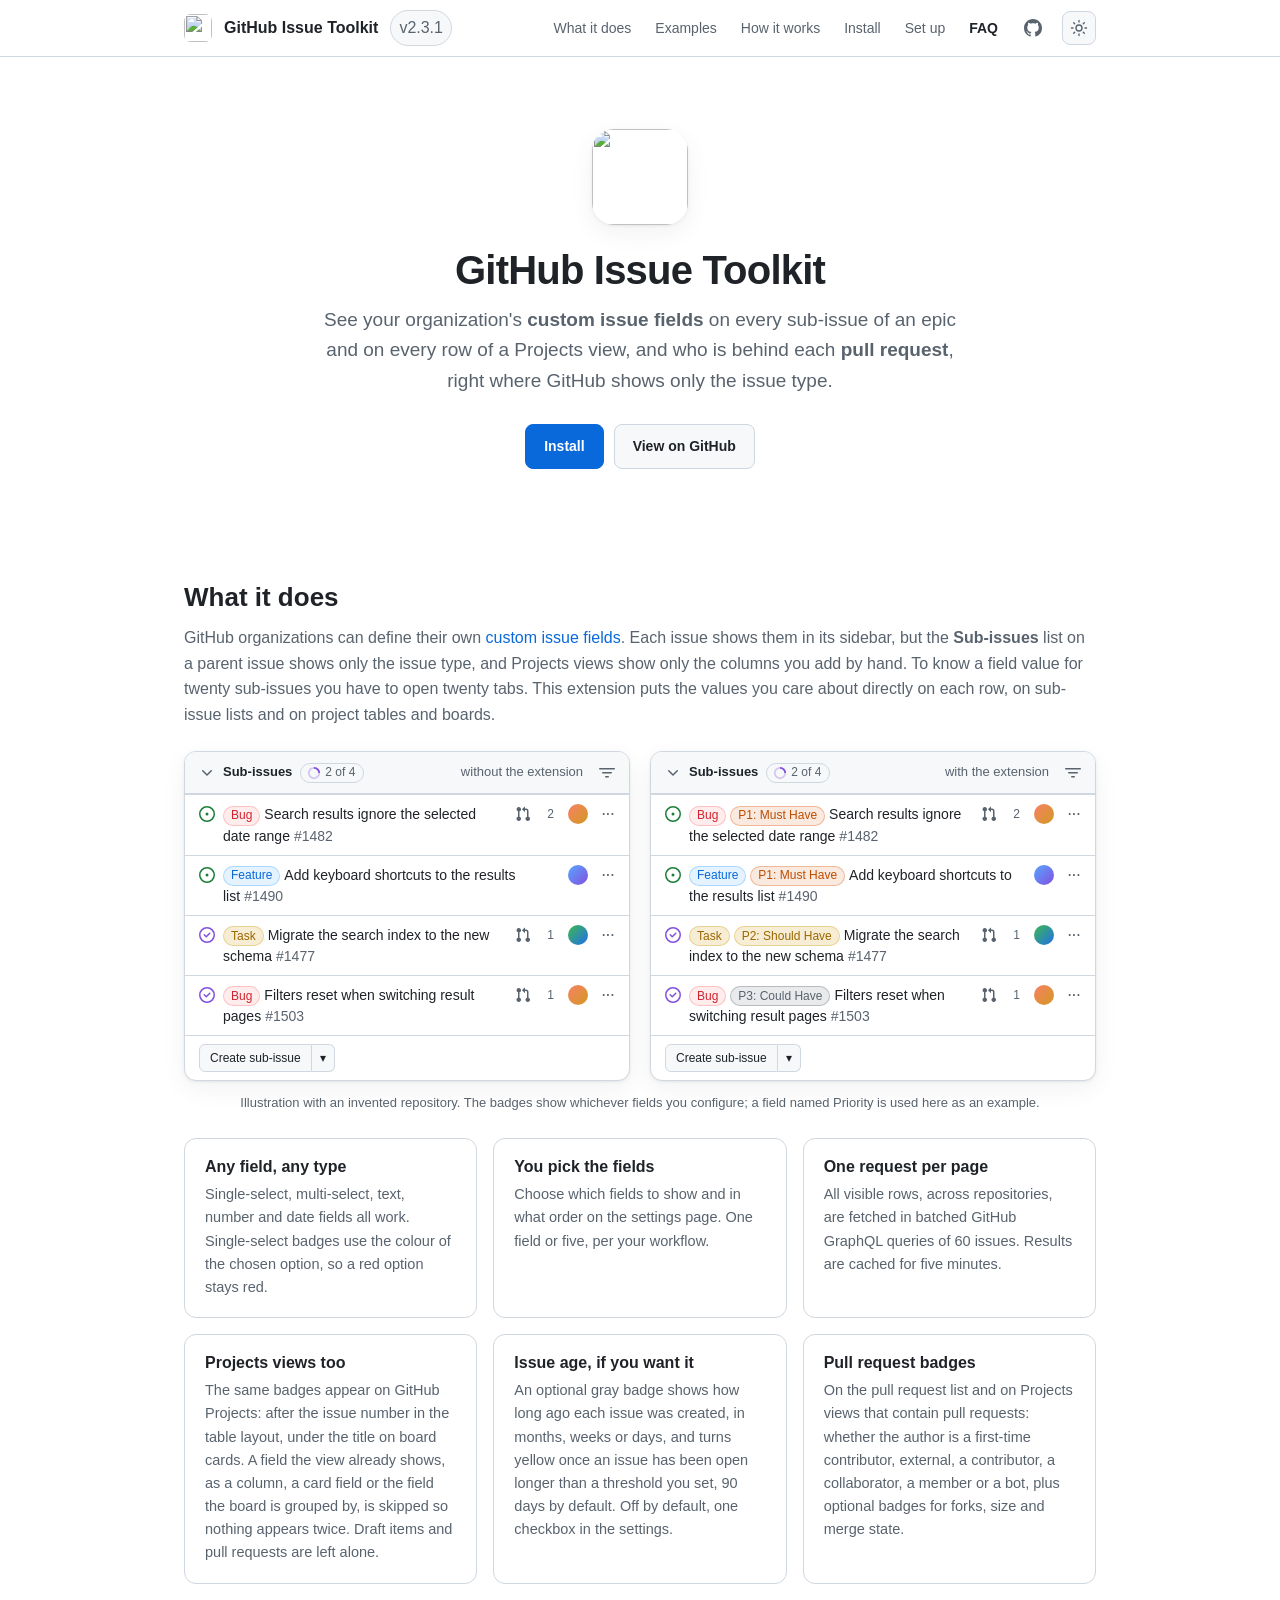
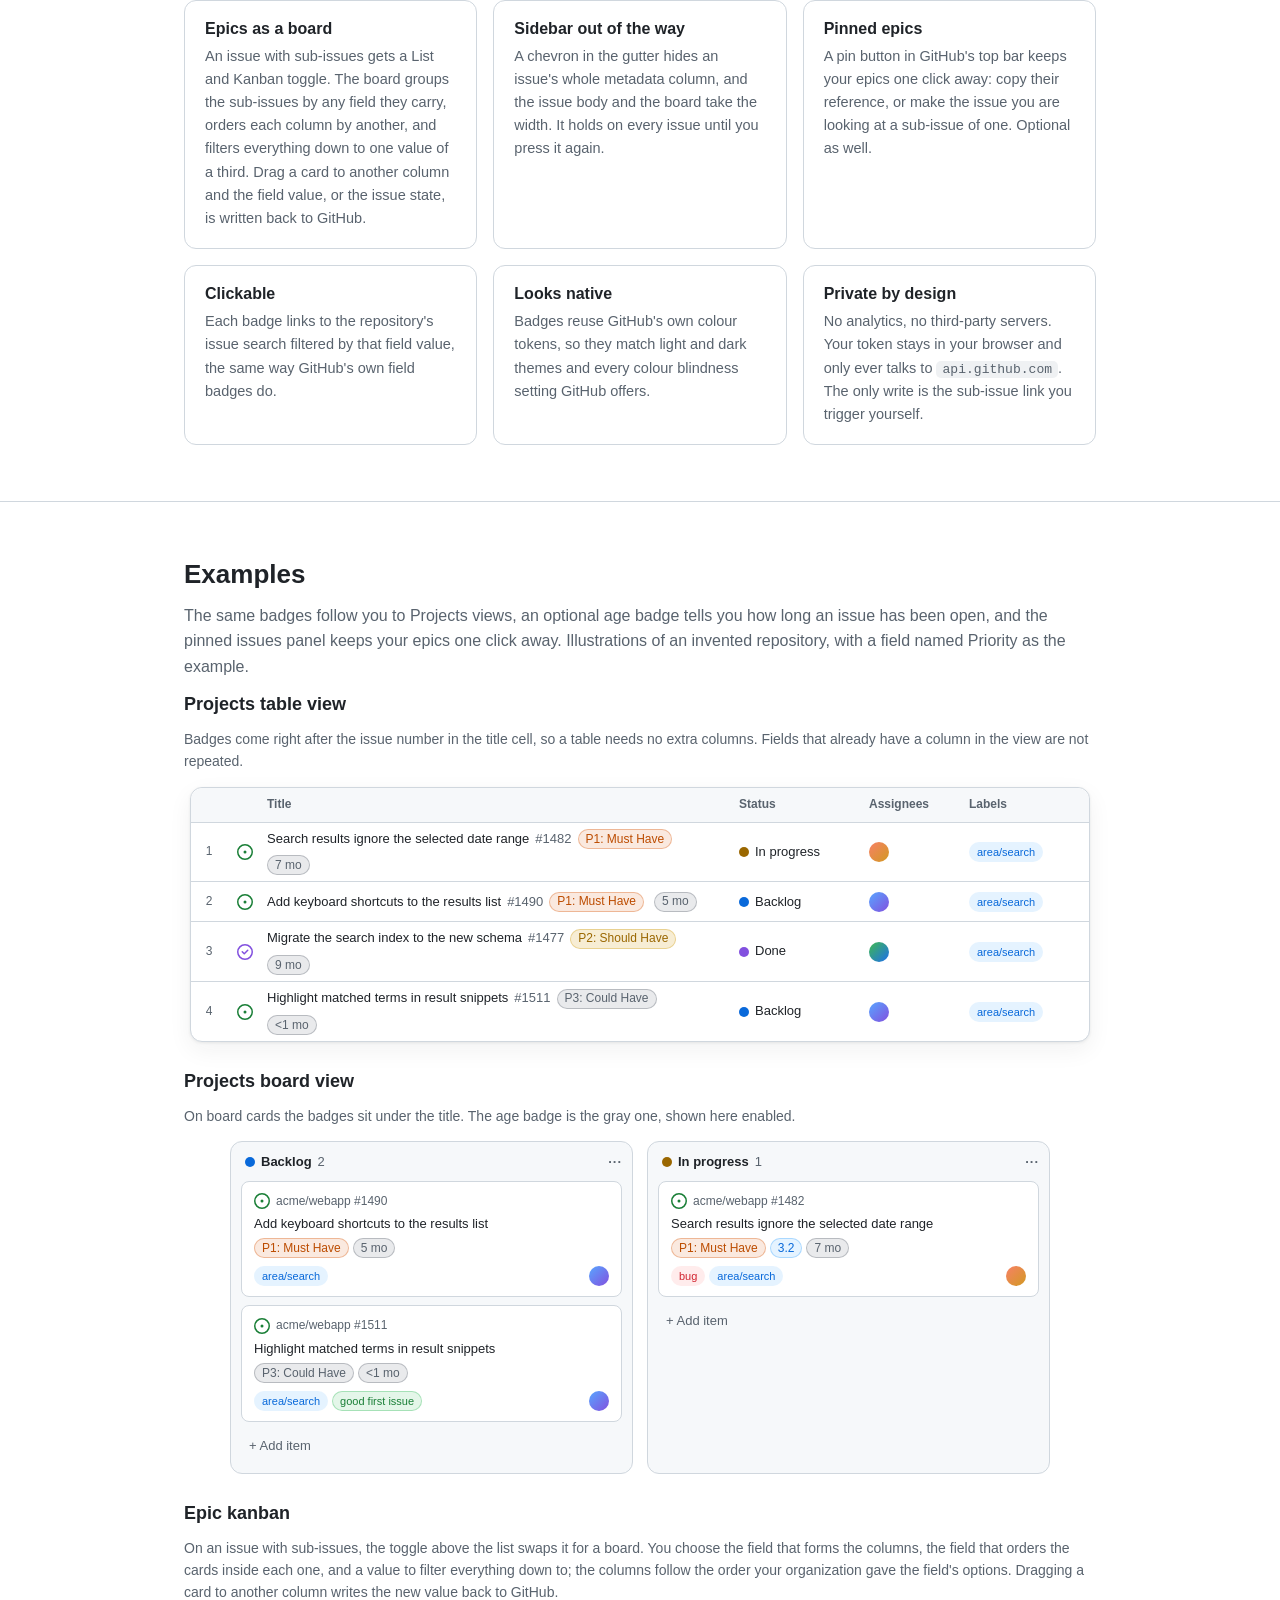
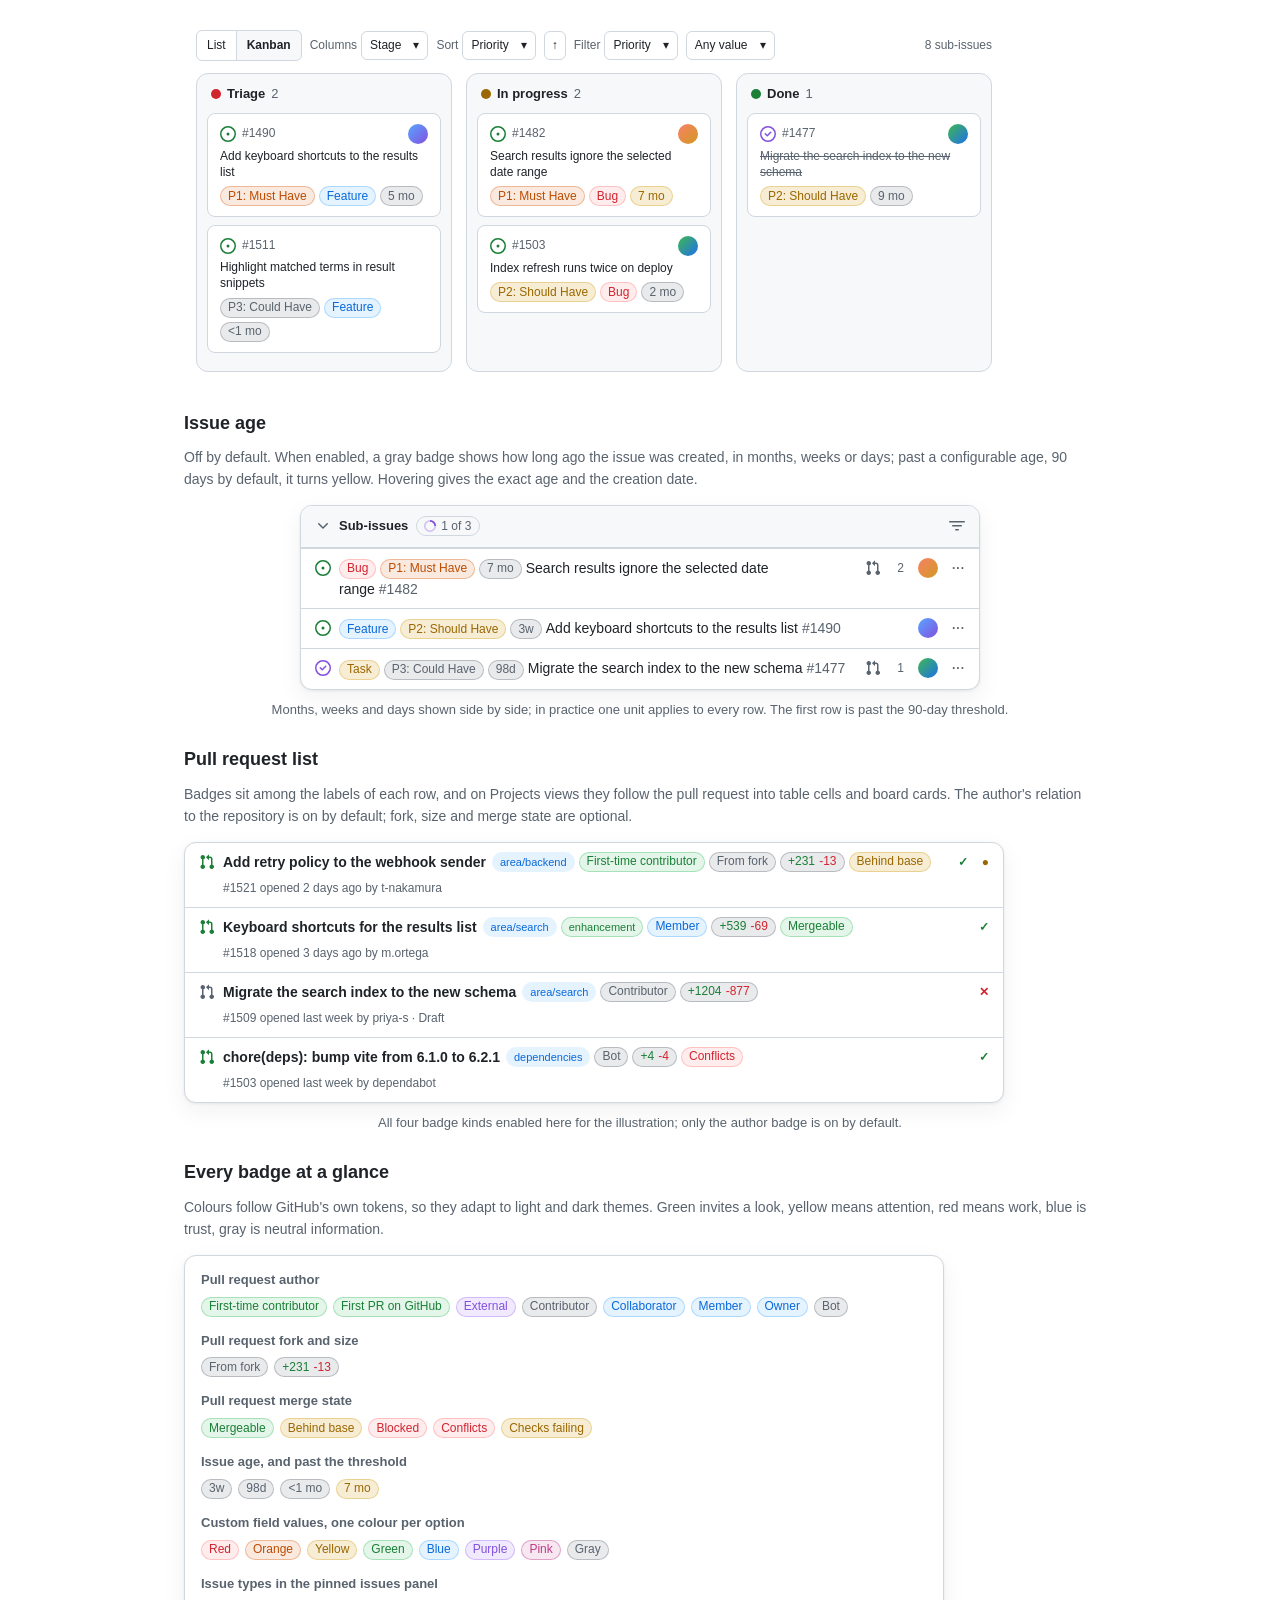
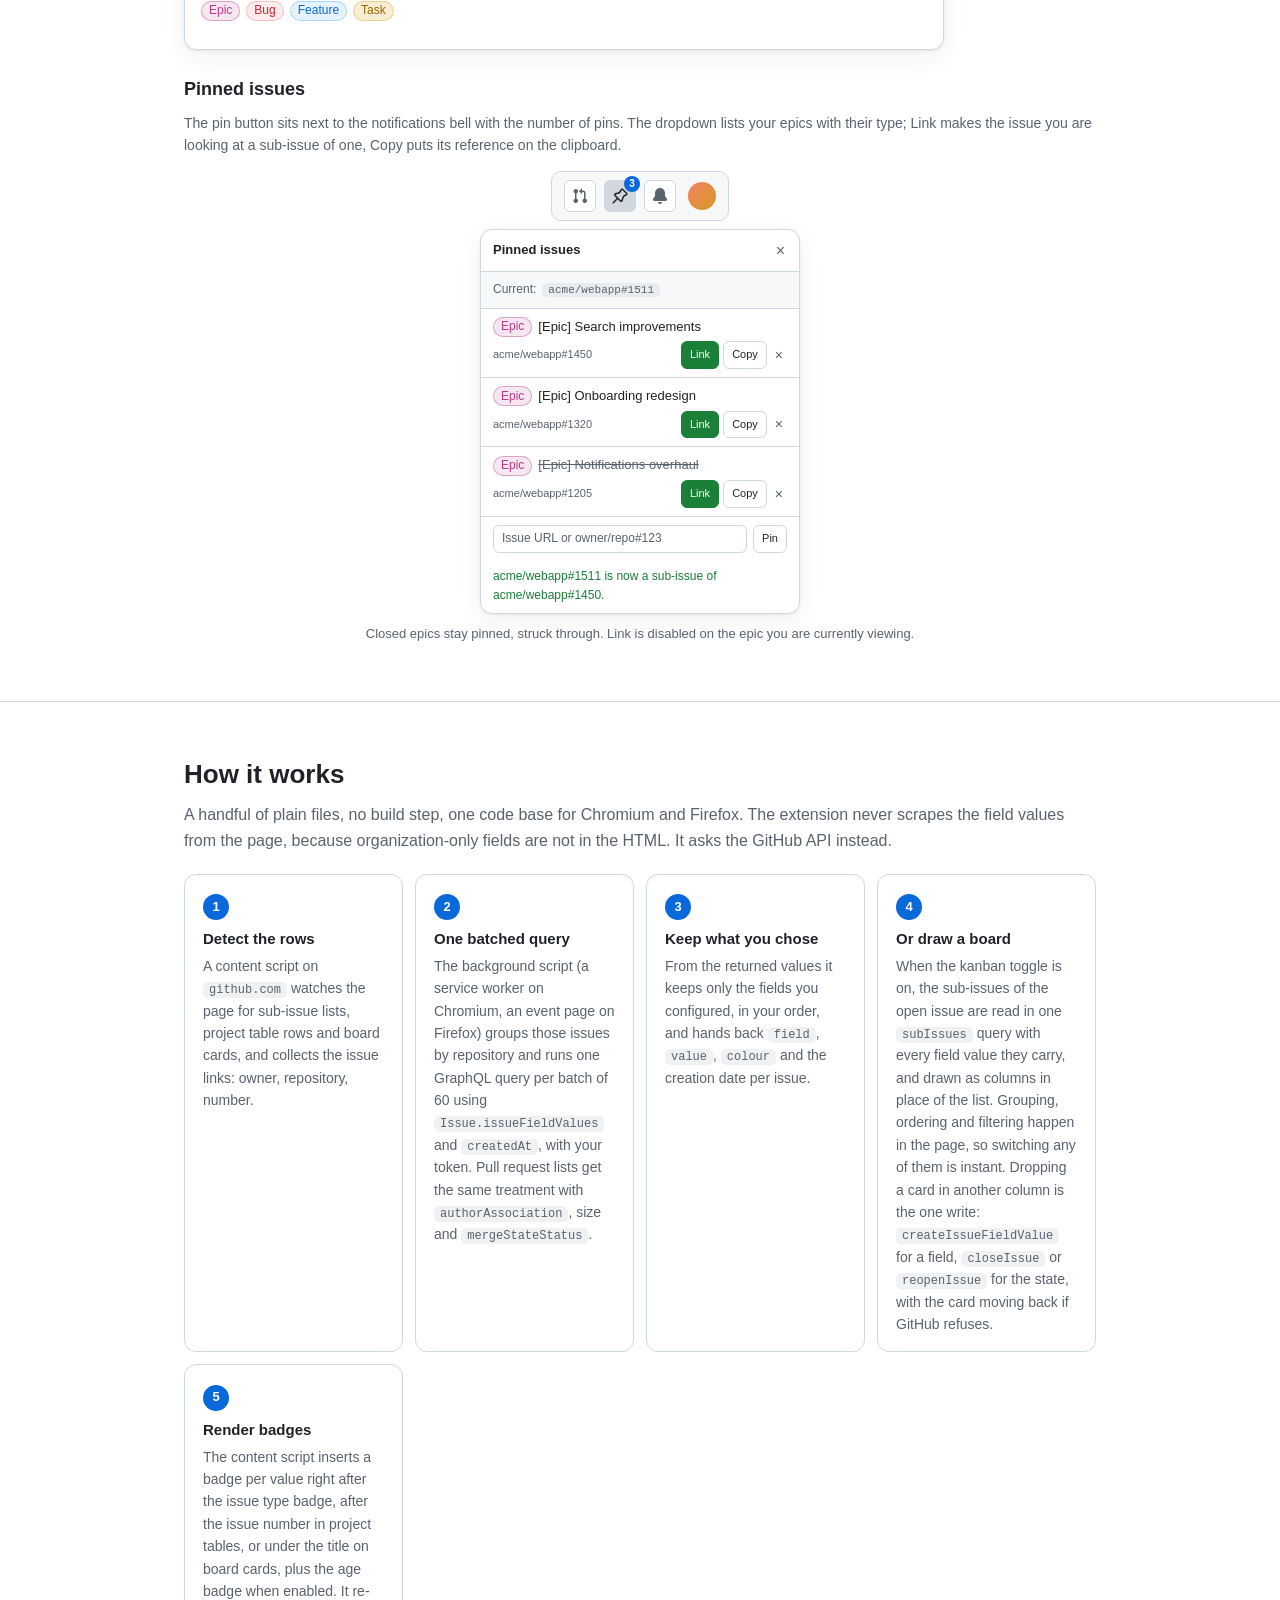
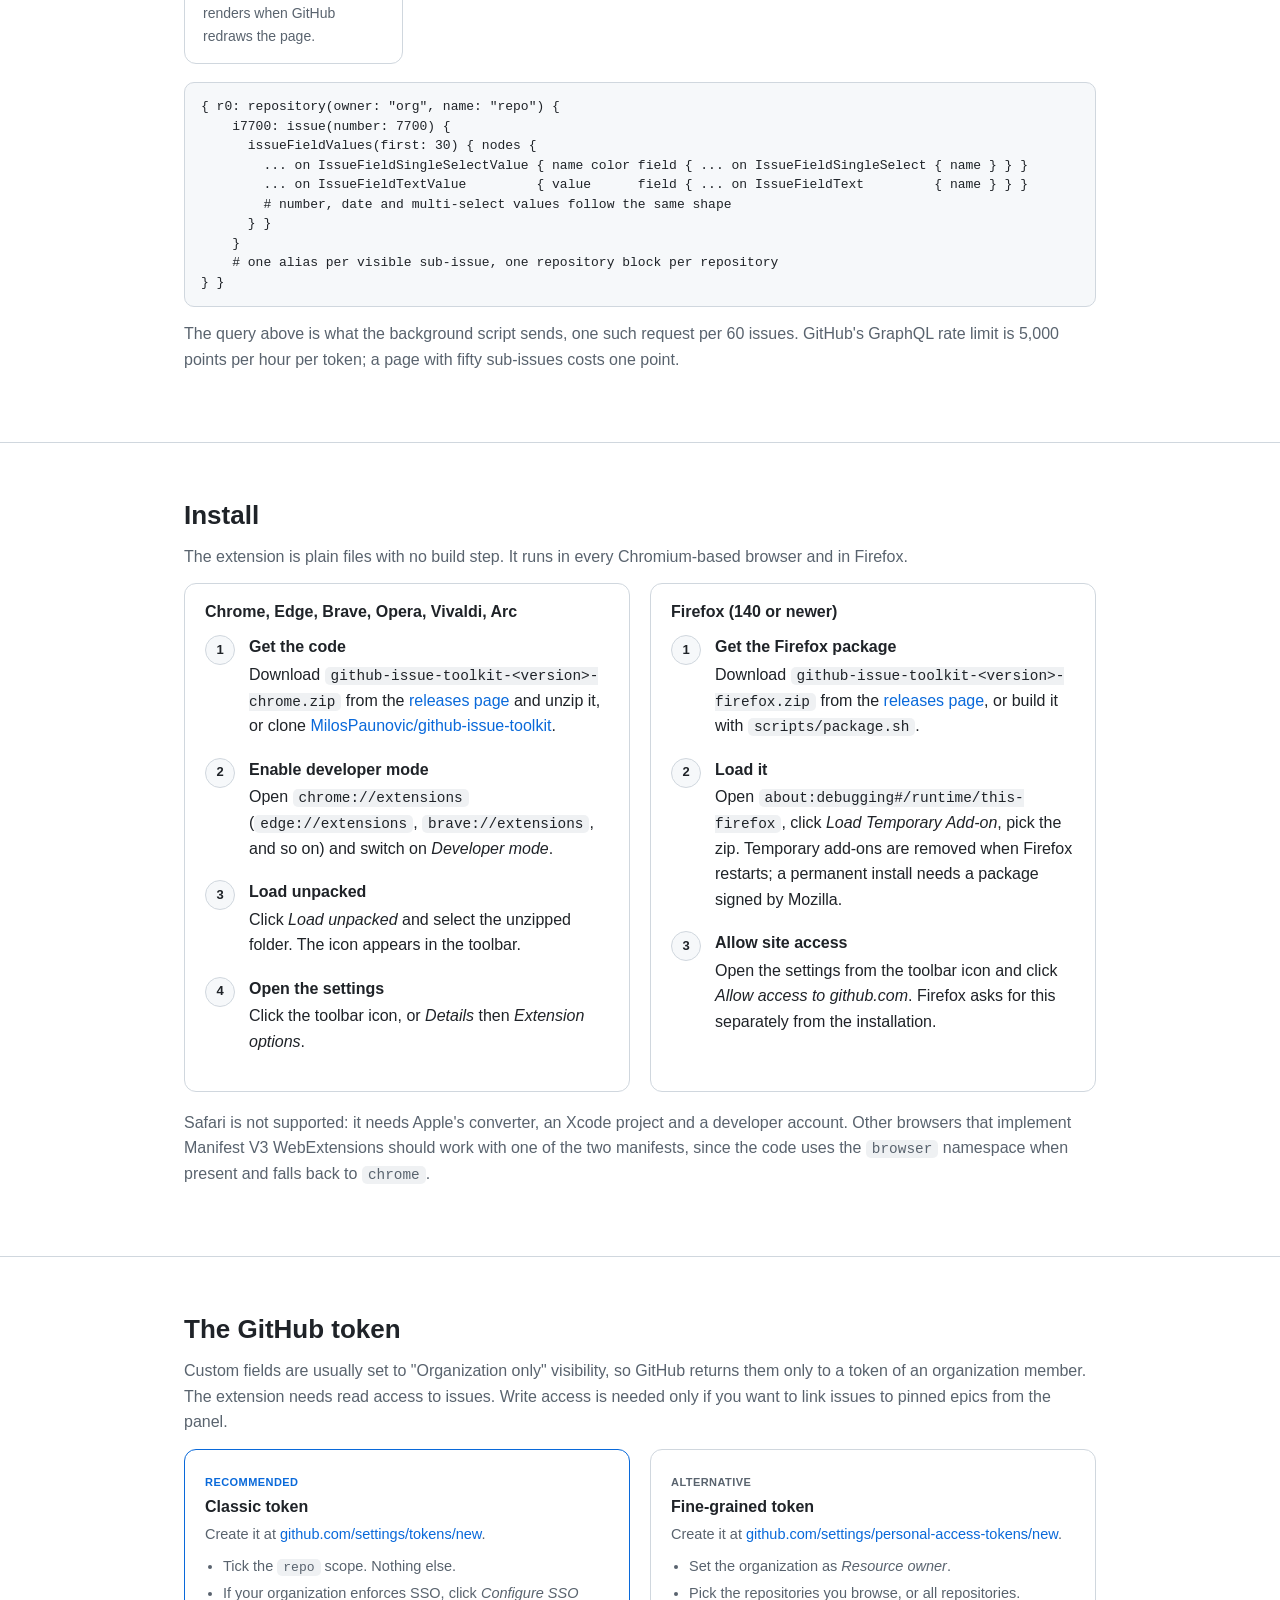
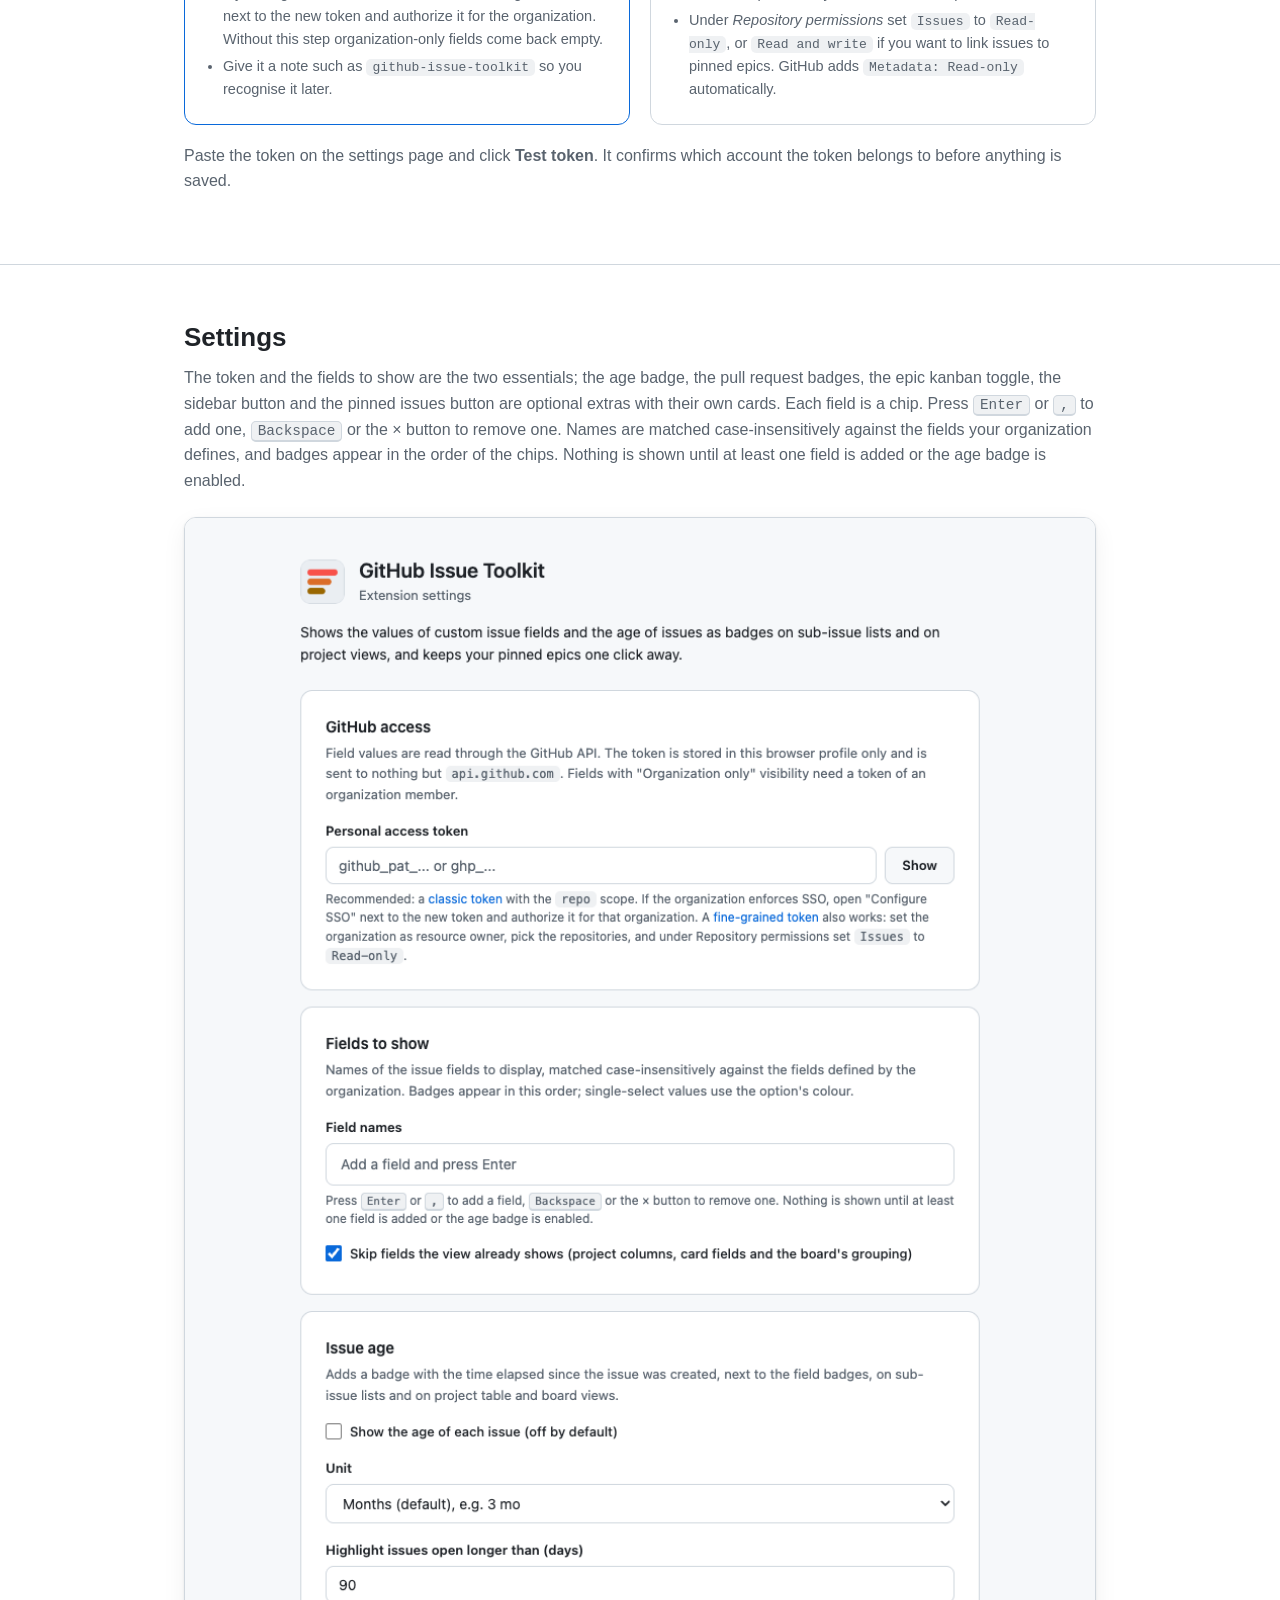
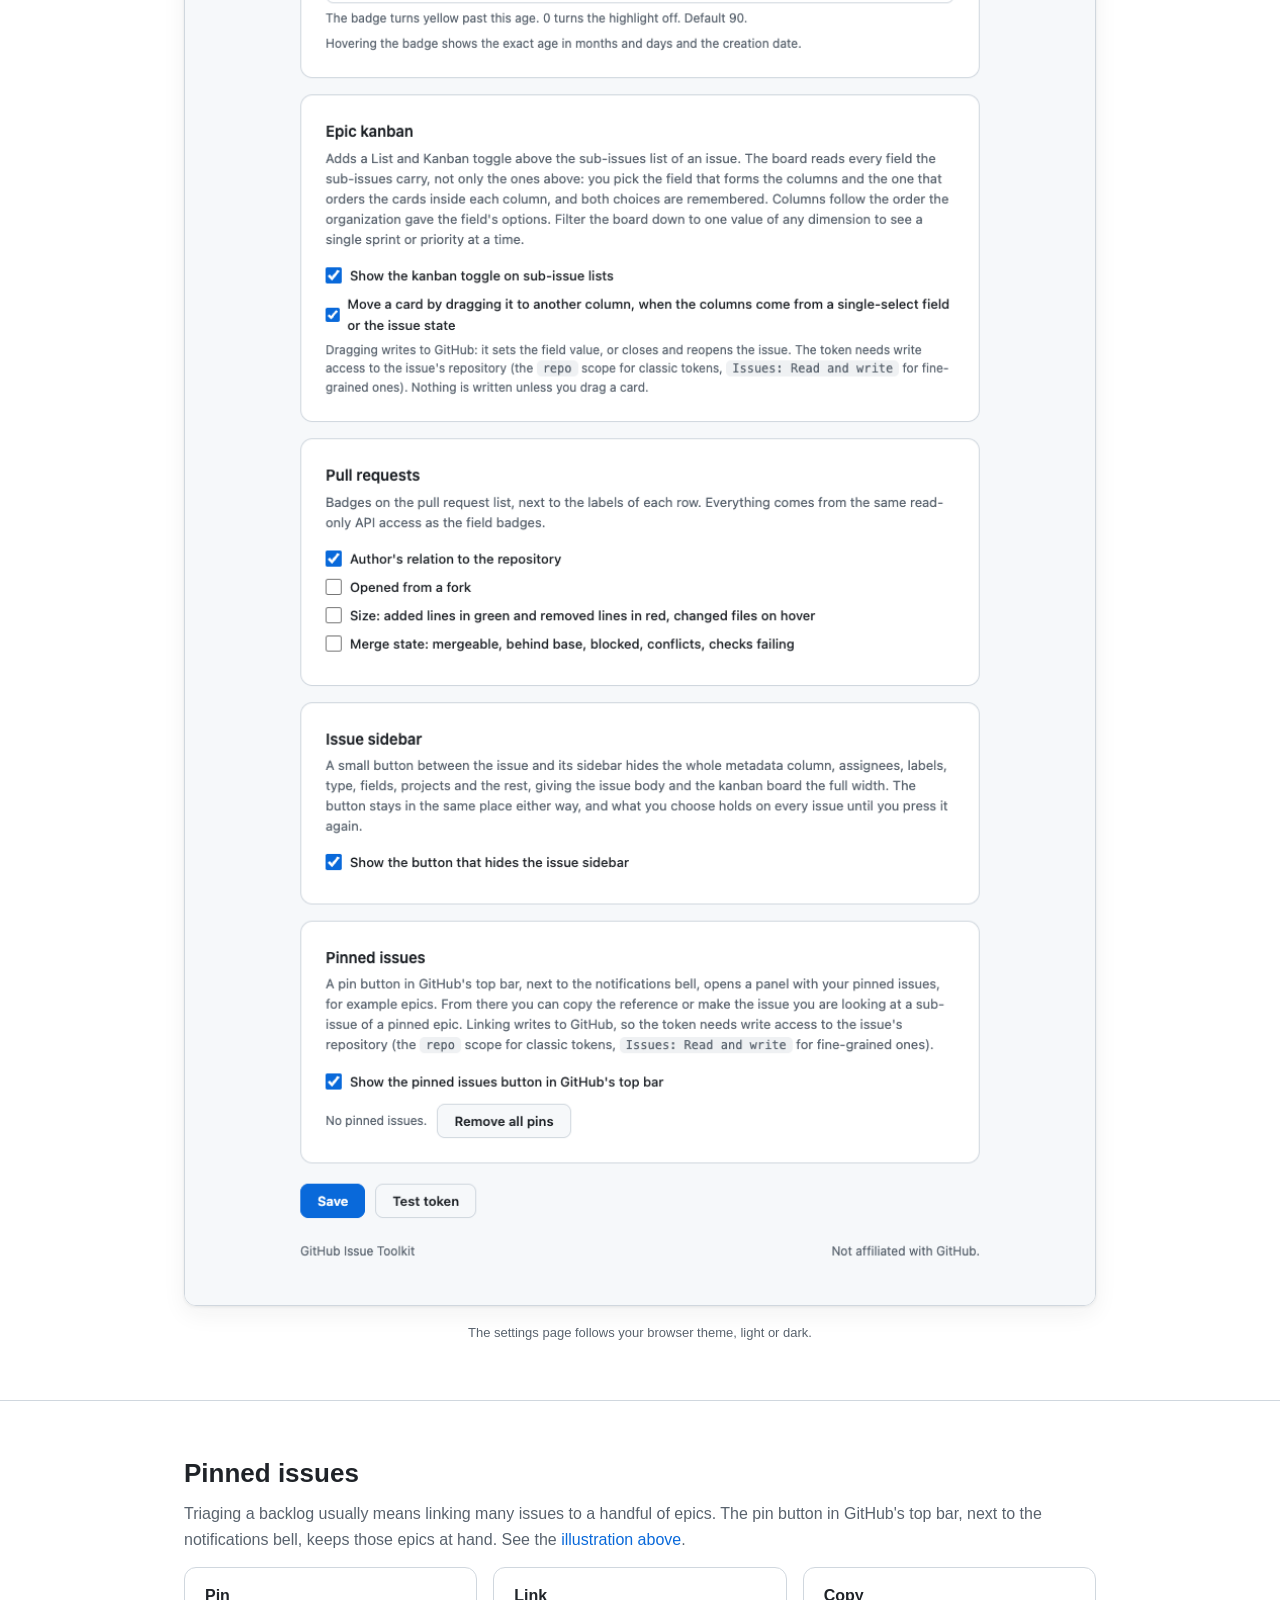
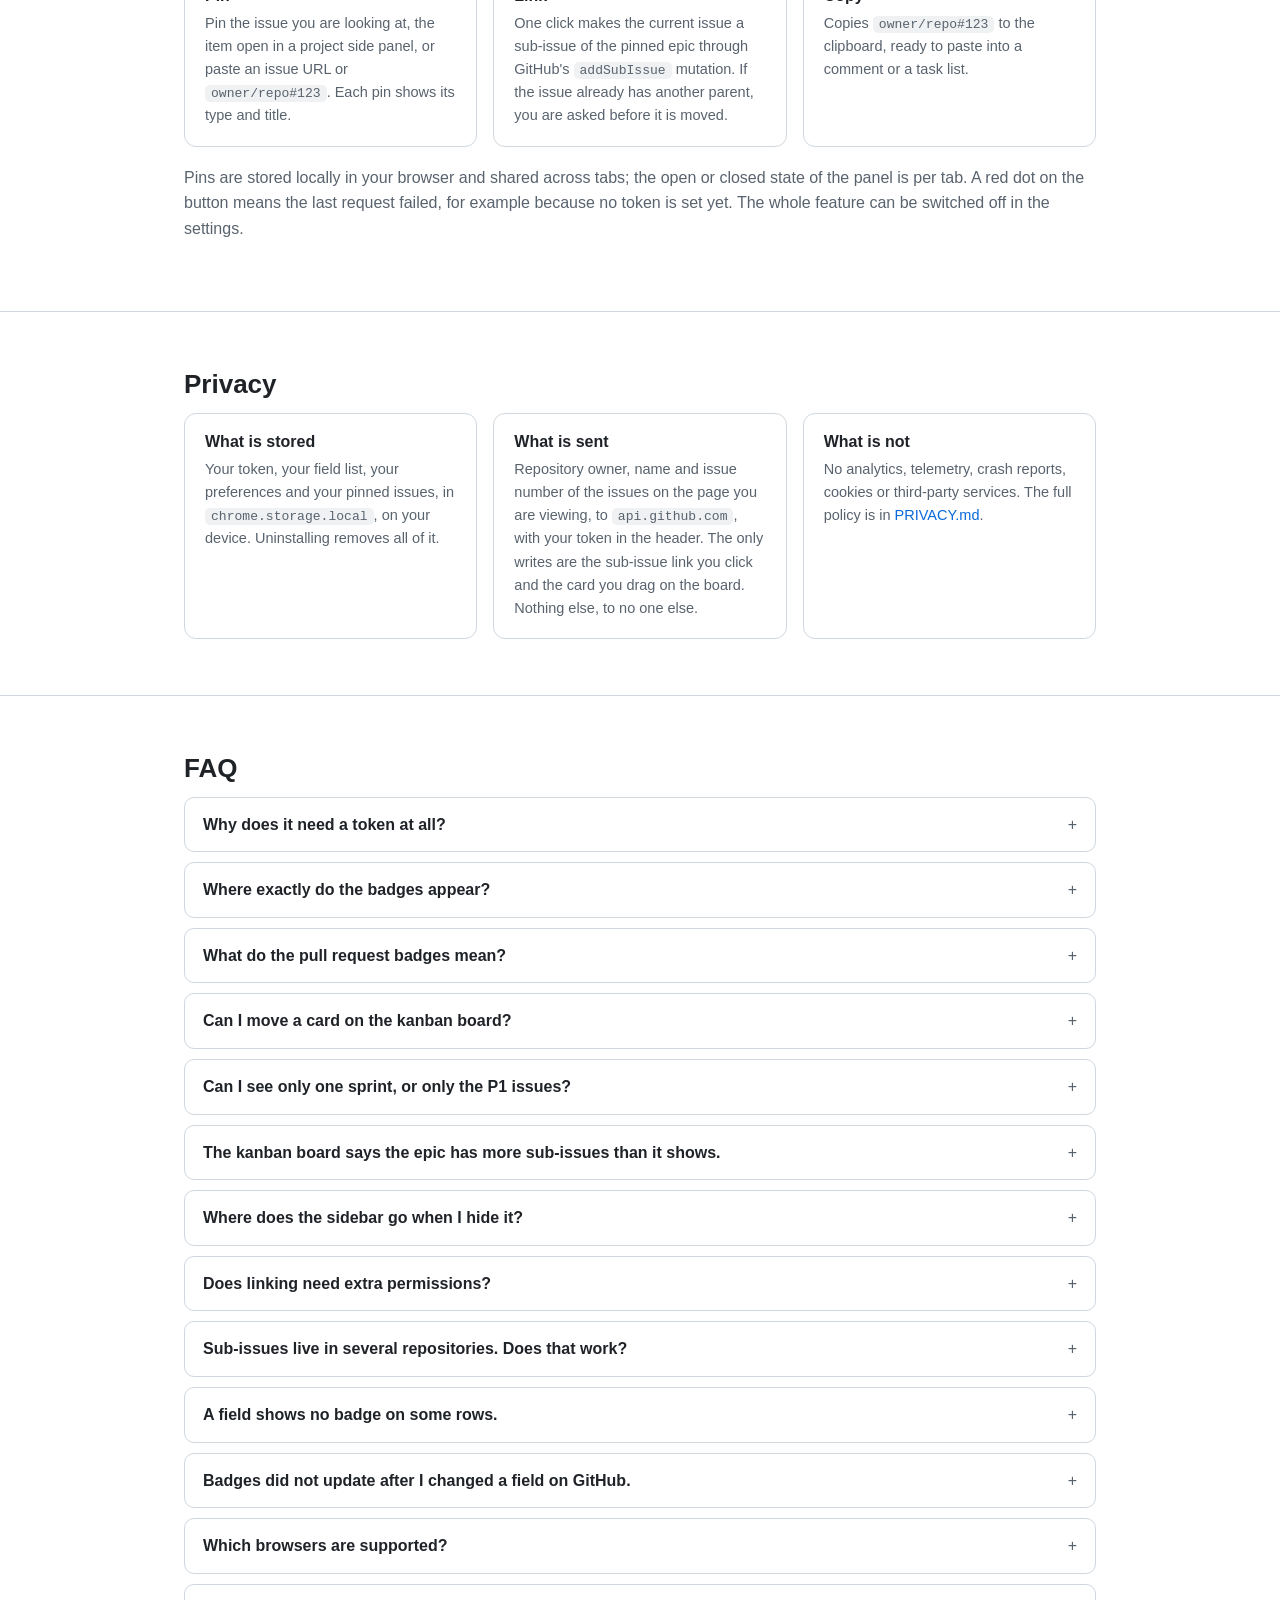
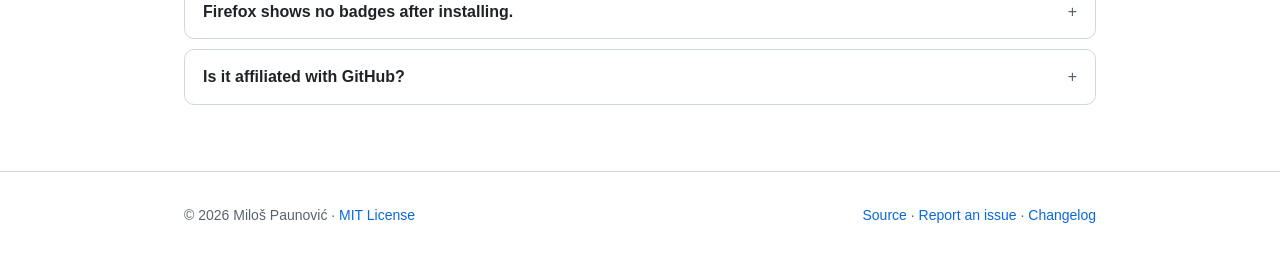
==== commit 55f5fd57: "feat(sidebar): a button that hides the issue sidebar An issue's metadata column is 296 pixels of ass" ====
--- a/docs/index.html
+++ b/docs/index.html
@@ -374,6 +374,7 @@
         <div class="card"><h3>Issue age, if you want it</h3><p>An optional gray badge shows how long ago each issue was created, in months, weeks or days, and turns yellow once an issue has been open longer than a threshold you set, 90 days by default. Off by default, one checkbox in the settings.</p></div>
         <div class="card"><h3>Pull request badges</h3><p>On the pull request list and on Projects views that contain pull requests: whether the author is a first-time contributor, external, a contributor, a collaborator, a member or a bot, plus optional badges for forks, size and merge state.</p></div>
         <div class="card"><h3>Epics as a board</h3><p>An issue with sub-issues gets a List and Kanban toggle. The board groups the sub-issues by any field they carry, orders each column by another, and filters everything down to one value of a third. Drag a card to another column and the field value, or the issue state, is written back to GitHub.</p></div>
+        <div class="card"><h3>Sidebar out of the way</h3><p>A chevron in the gutter hides an issue's whole metadata column, and the issue body and the board take the width. It holds on every issue until you press it again.</p></div>
         <div class="card"><h3>Pinned epics</h3><p>A pin button in GitHub's top bar keeps your epics one click away: copy their reference, or make the issue you are looking at a sub-issue of one. Optional as well.</p></div>
         <div class="card"><h3>Clickable</h3><p>Each badge links to the repository's issue search filtered by that field value, the same way GitHub's own field badges do.</p></div>
         <div class="card"><h3>Looks native</h3><p>Badges reuse GitHub's own colour tokens, so they match light and dark themes and every colour blindness setting GitHub offers.</p></div>
@@ -568,7 +569,7 @@
   <section id="settings">
     <div class="wrap">
       <h2>Settings</h2>
-      <p class="muted">The token and the fields to show are the two essentials; the age badge, the pull request badges, the epic kanban toggle and the pinned issues button are optional extras with their own cards. Each field is a chip. Press <kbd>Enter</kbd> or <kbd>,</kbd> to add one, <kbd>Backspace</kbd> or the × button to remove one. Names are matched case-insensitively against the fields your organization defines, and badges appear in the order of the chips. Nothing is shown until at least one field is added or the age badge is enabled.</p>
+      <p class="muted">The token and the fields to show are the two essentials; the age badge, the pull request badges, the epic kanban toggle, the sidebar button and the pinned issues button are optional extras with their own cards. Each field is a chip. Press <kbd>Enter</kbd> or <kbd>,</kbd> to add one, <kbd>Backspace</kbd> or the × button to remove one. Names are matched case-insensitively against the fields your organization defines, and badges appear in the order of the chips. Nothing is shown until at least one field is added or the age badge is enabled.</p>
       <figure>
         <img class="only-light" src="settings-light.png" alt="The settings page: token input and the field names chip box">
         <img class="only-dark" src="settings-dark.png" alt="The settings page in dark mode: token input and the field names chip box">
@@ -610,6 +611,7 @@
       <details><summary>Can I move a card on the kanban board?</summary><p>Yes, when the columns come from a single-select field or from the issue state: dragging a card writes the new field value, or closes and reopens the issue, through the GitHub API. Dropping it in the "No <em>field</em>" column clears the value. Columns made of types or assignees are not drop targets, and cards there cannot be dragged. Dragging needs a token with write access; it can be switched off in the settings, and nothing is ever written unless you drag.</p></details>
       <details><summary>Can I see only one sprint, or only the P1 issues?</summary><p>Yes. The Filter control keeps one value of any dimension, the same ones the columns can be made of, and the count in the toolbar says how many of the epic's sub-issues are left. Filtering happens in the page, so the columns stay as they are and switching back costs nothing.</p></details>
       <details><summary>The kanban board says the epic has more sub-issues than it shows.</summary><p>The board loads up to 500 sub-issues, in pages of 100. Beyond that the count in the toolbar reads "500 of 640" and the rest is left out.</p></details>
+      <details><summary>Where does the sidebar go when I hide it?</summary><p>Nowhere: the extension sets <code>display: none</code> on GitHub's metadata column, the same thing GitHub does when its own artifacts panel opens, and its content area grows into the space by itself. The chevron stays in the gutter, so pressing it again brings the sidebar straight back. Nothing is changed on GitHub's side and nothing is sent anywhere.</p></details>
       <details><summary>Does linking need extra permissions?</summary><p>Yes. Making an issue a sub-issue of a pinned epic writes to GitHub, so the token needs write access to the issue's repository: the <code>repo</code> scope on a classic token, or <code>Issues: Read and write</code> on a fine-grained one. Badges alone work with read-only access.</p></details>
       <details><summary>Sub-issues live in several repositories. Does that work?</summary><p>Yes. Rows are grouped by repository and fetched in one query. Each badge links to the search in its own repository.</p></details>
       <details><summary>A field shows no badge on some rows.</summary><p>Those issues simply have no value for that field. Check the field name on the settings page matches the organization's field name; matching is case-insensitive but the full name must match.</p></details>
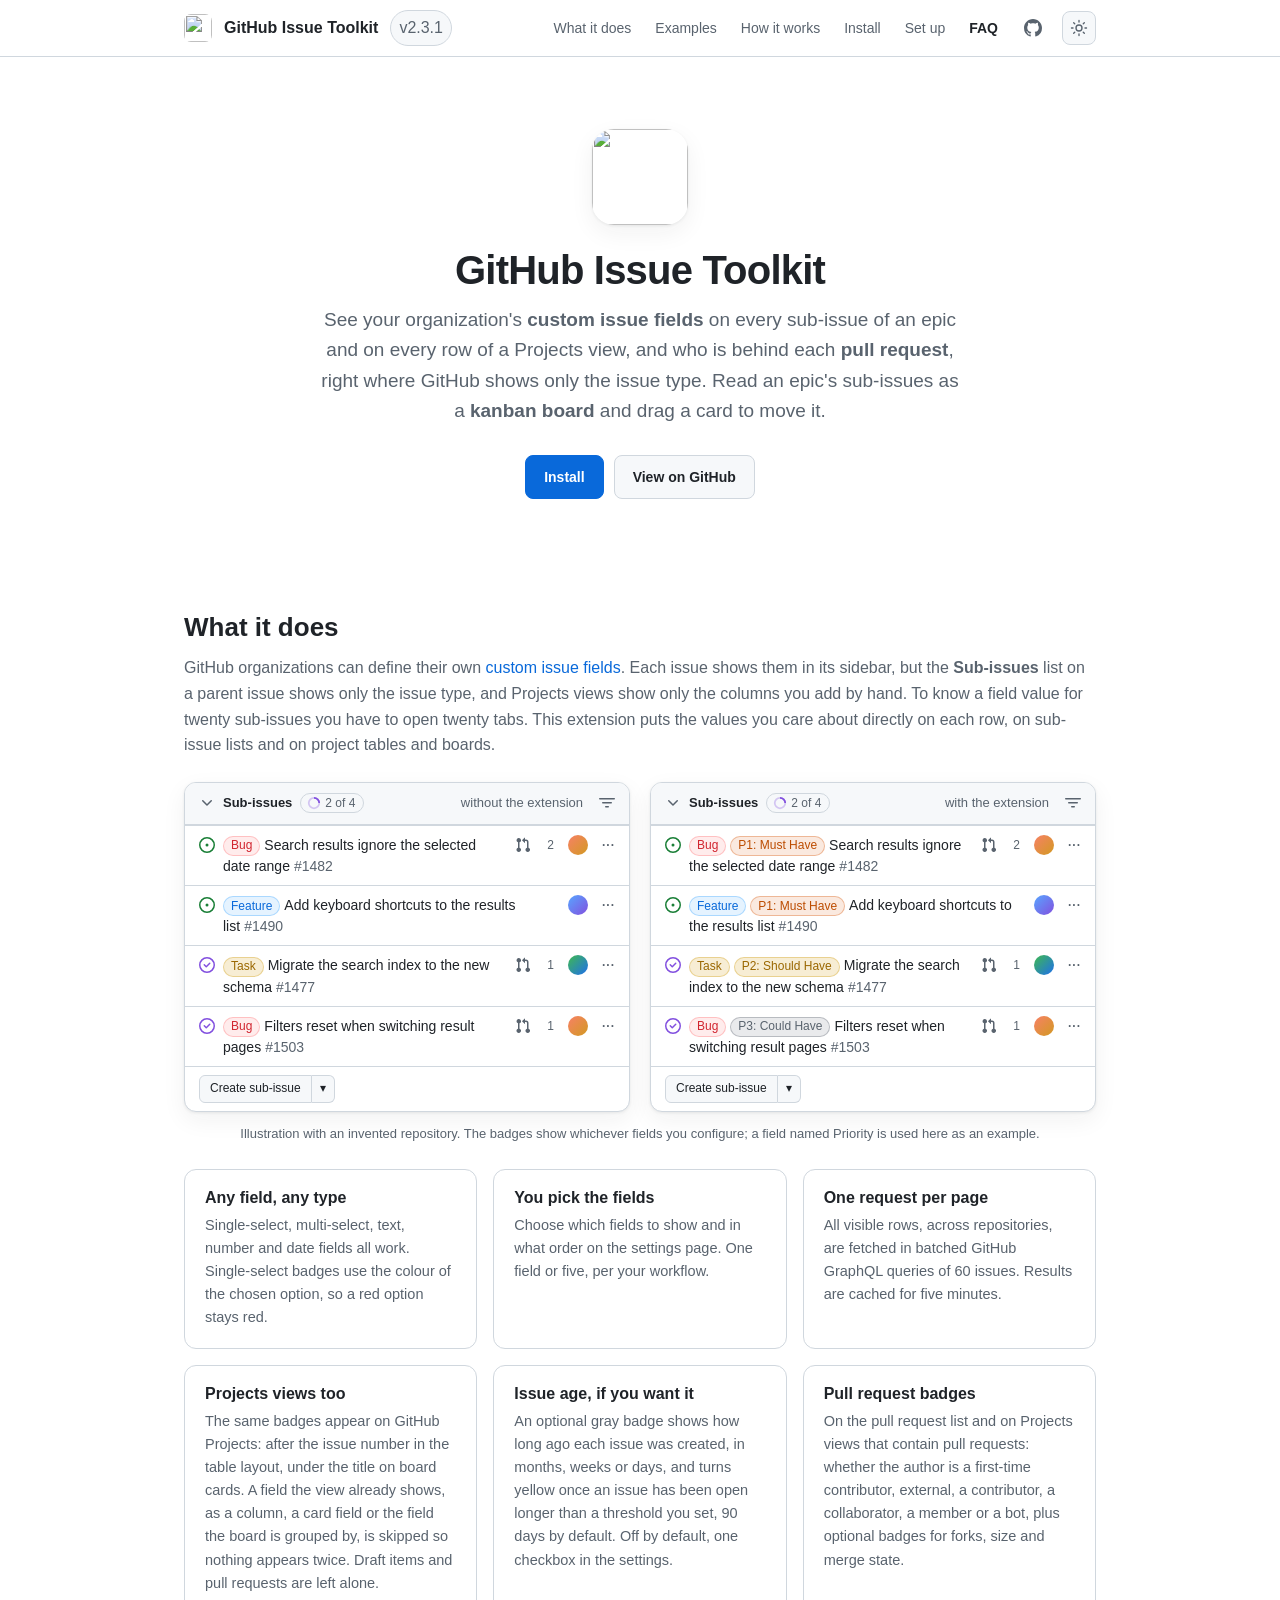
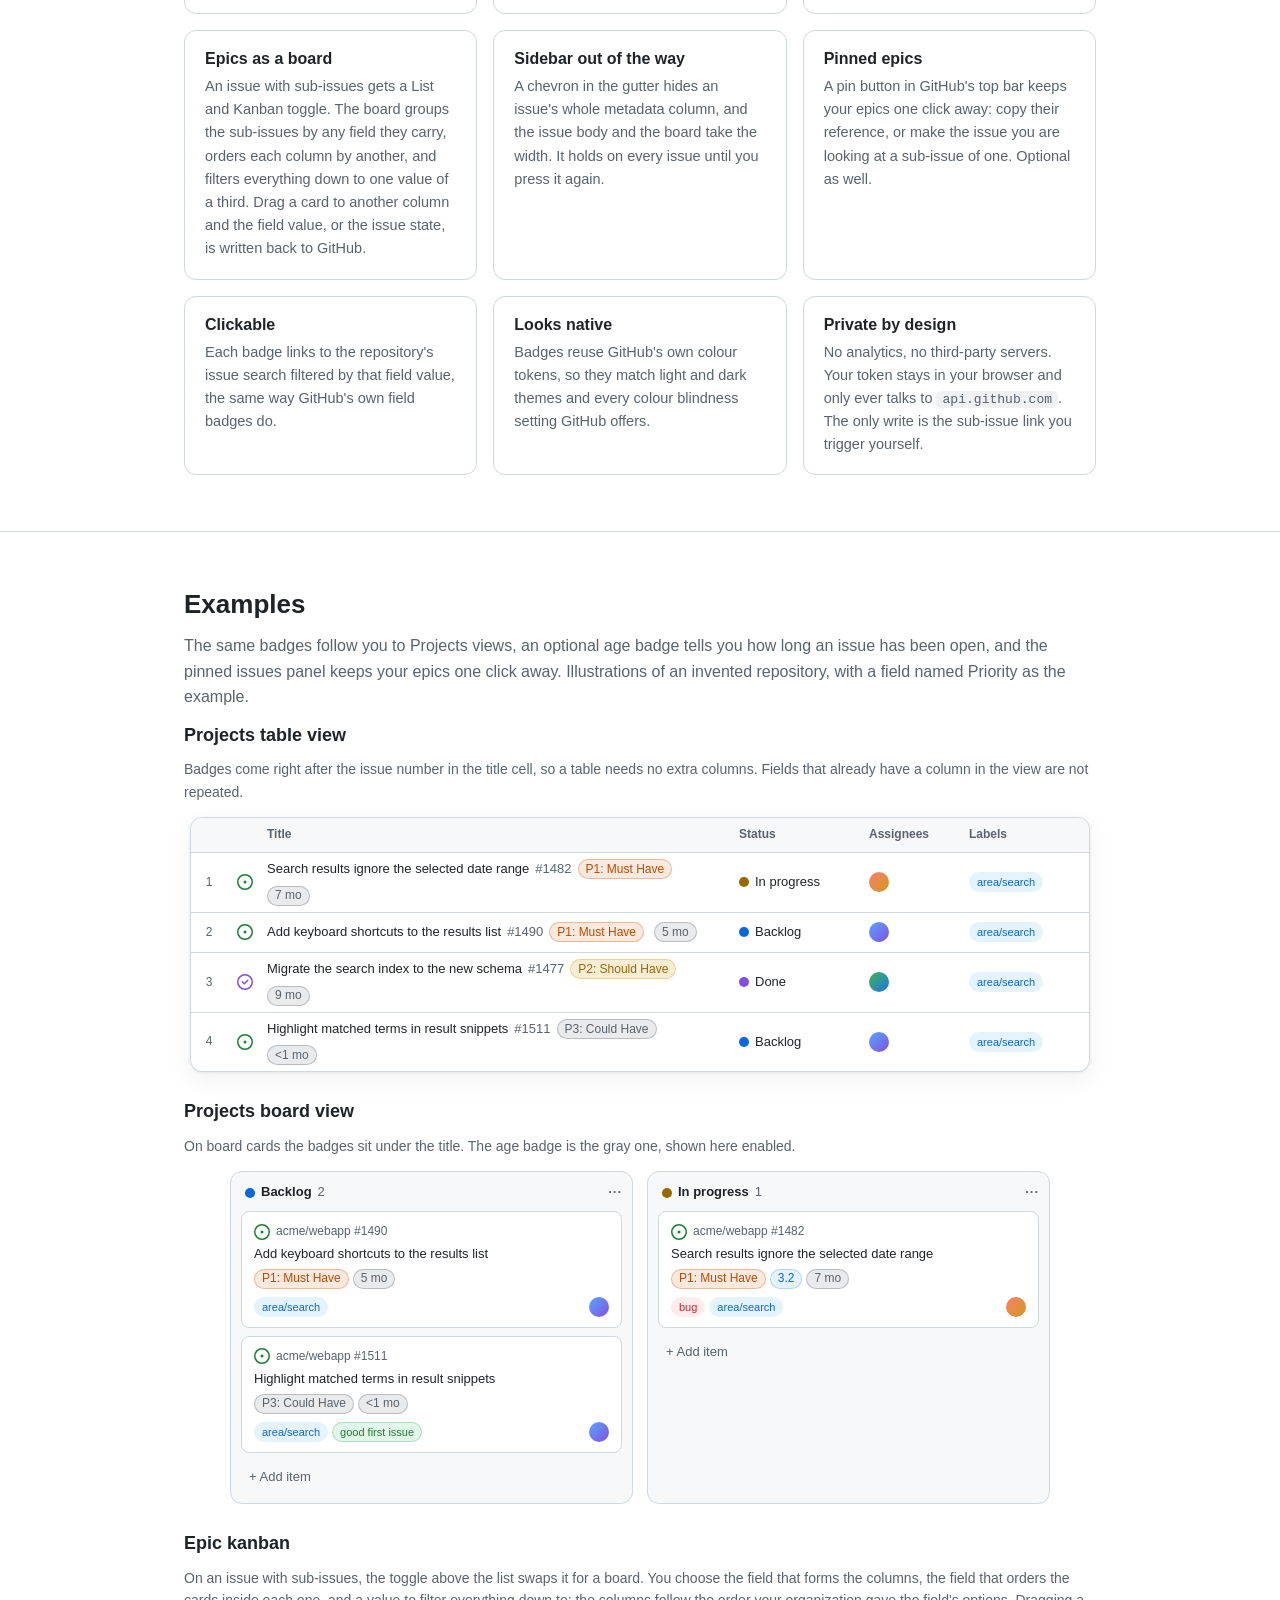
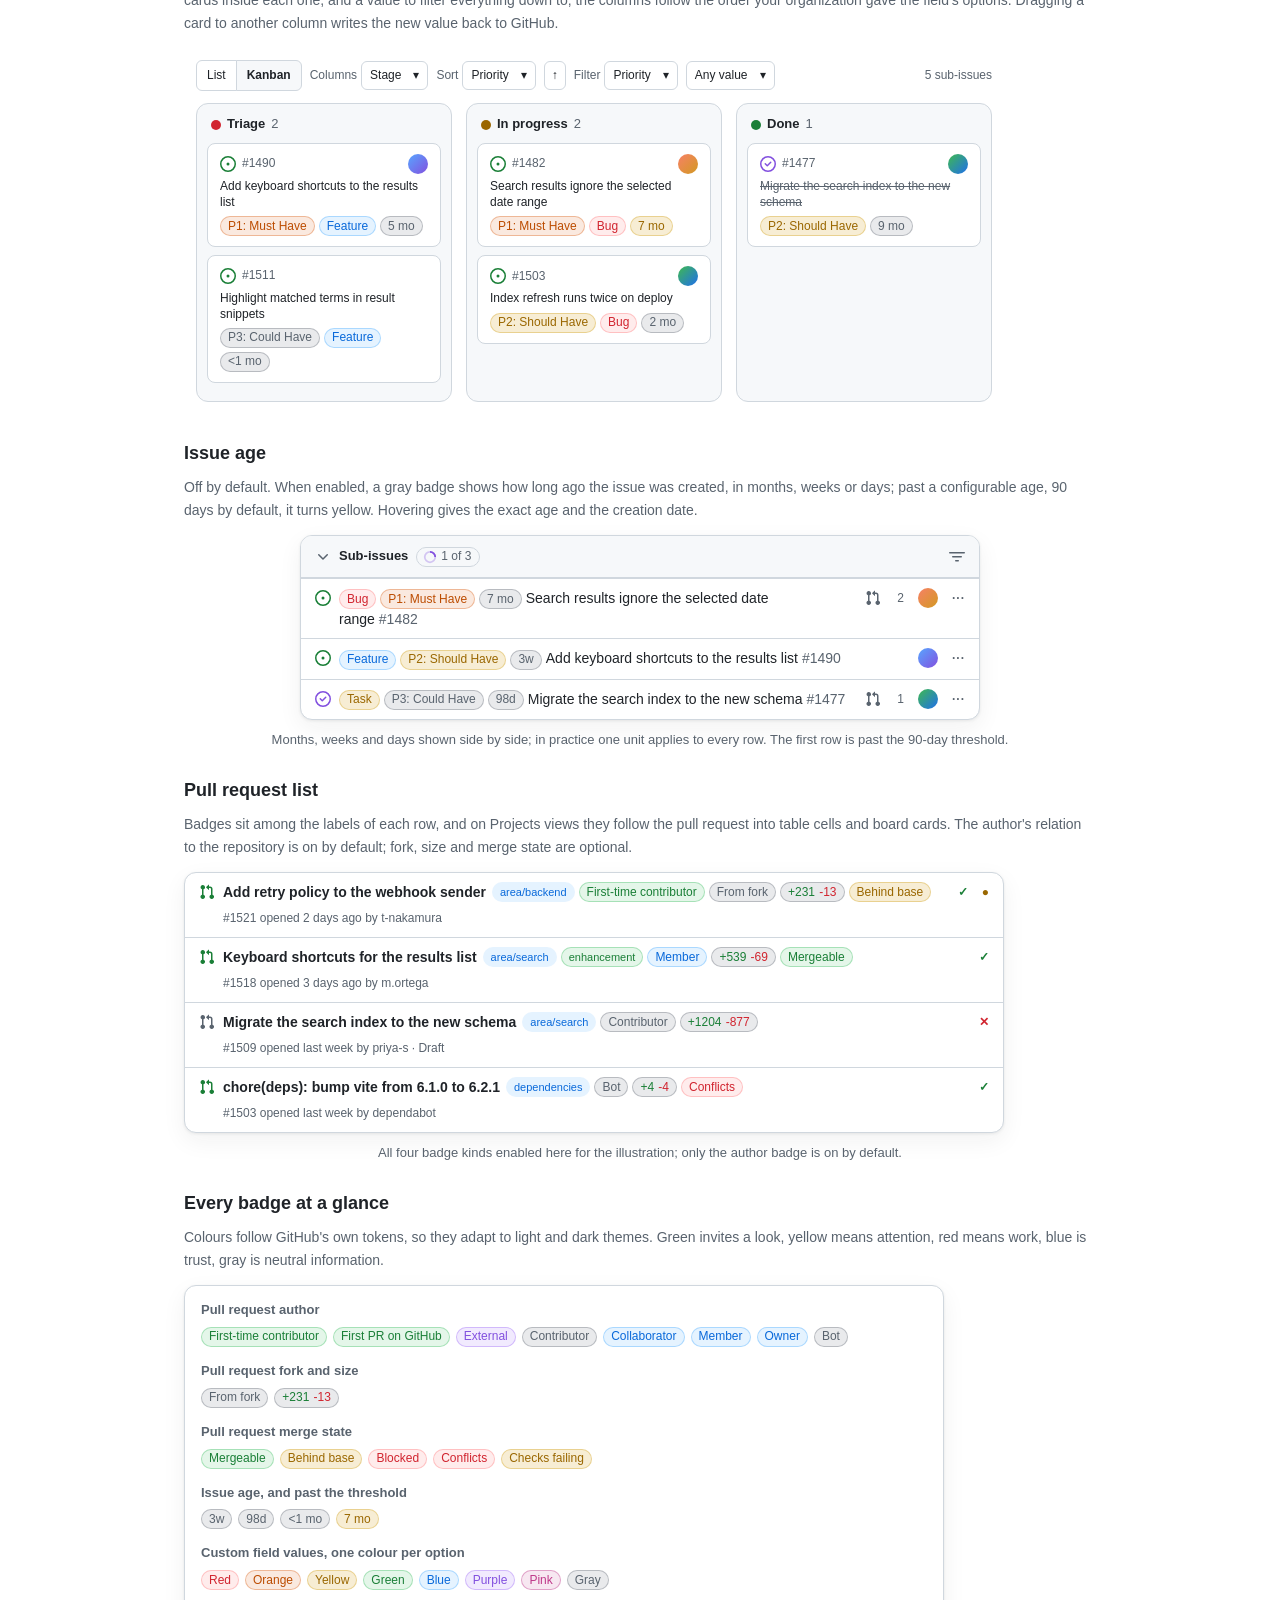
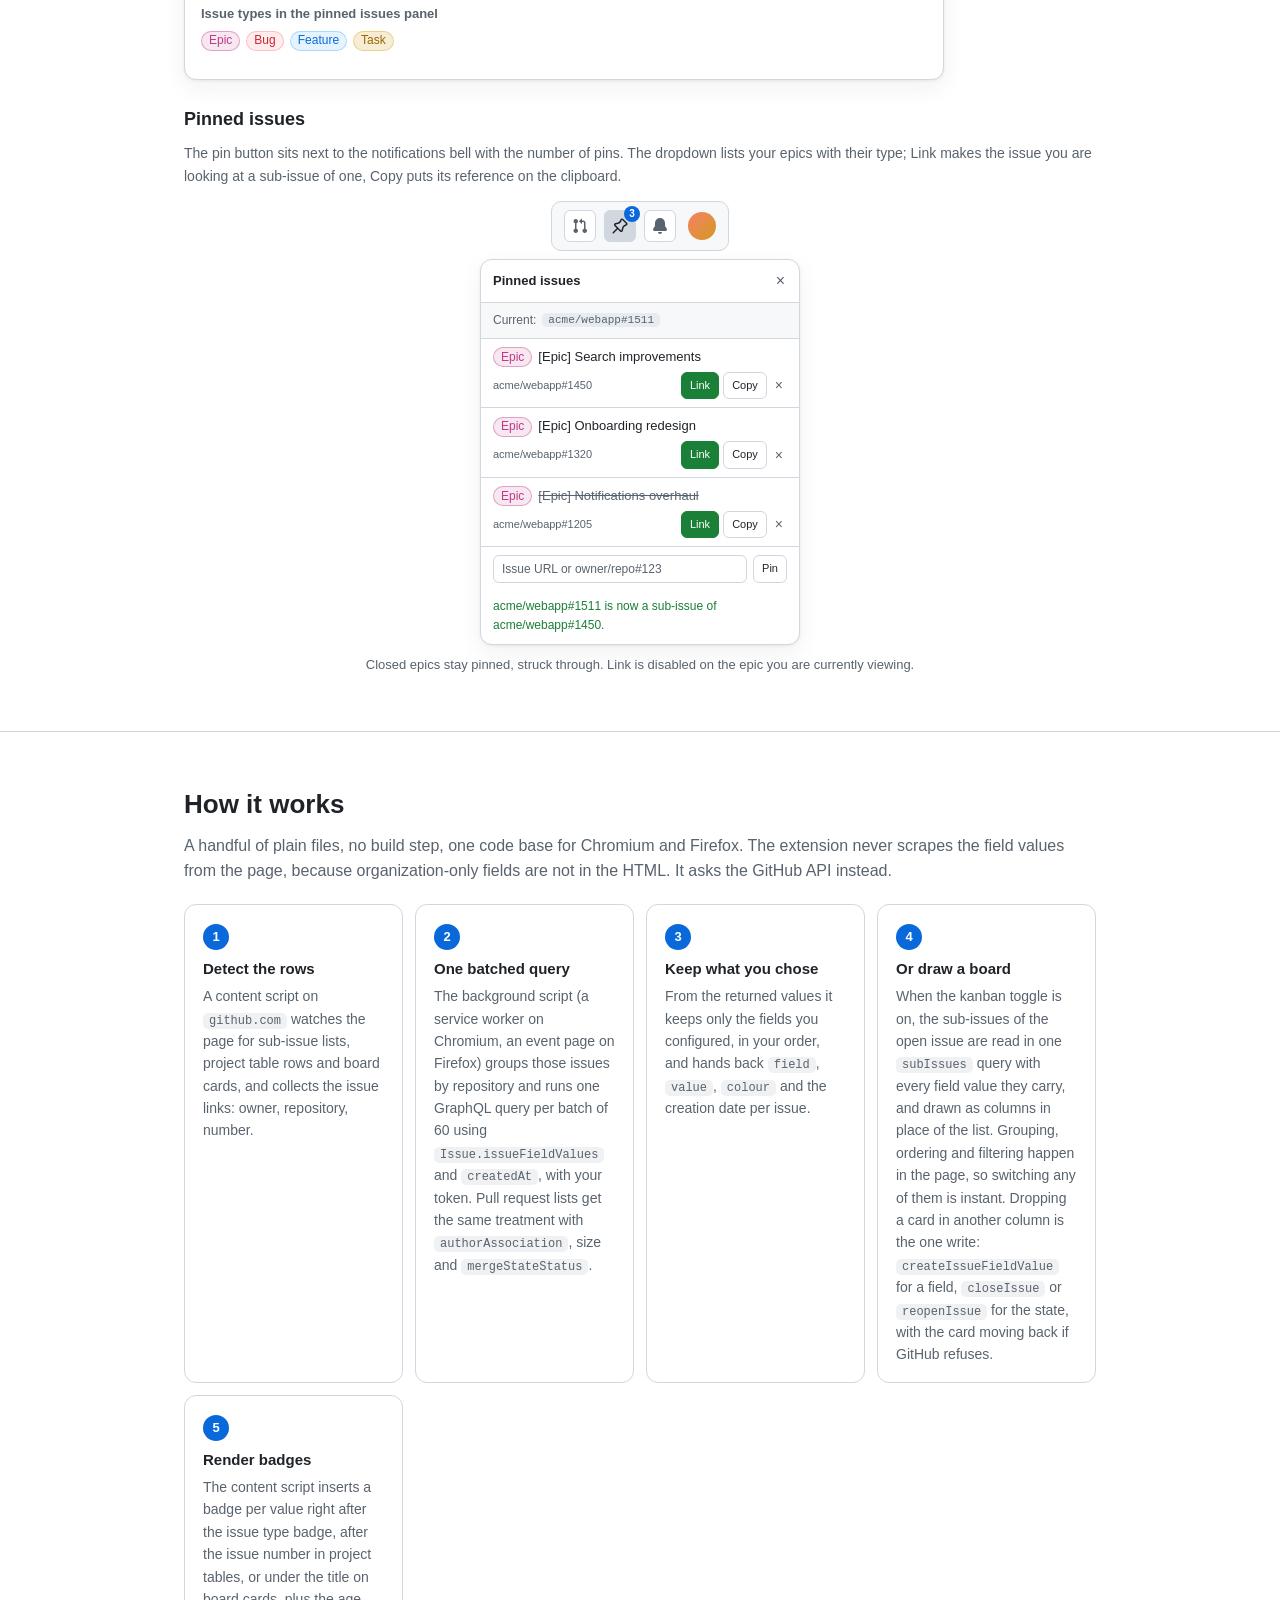
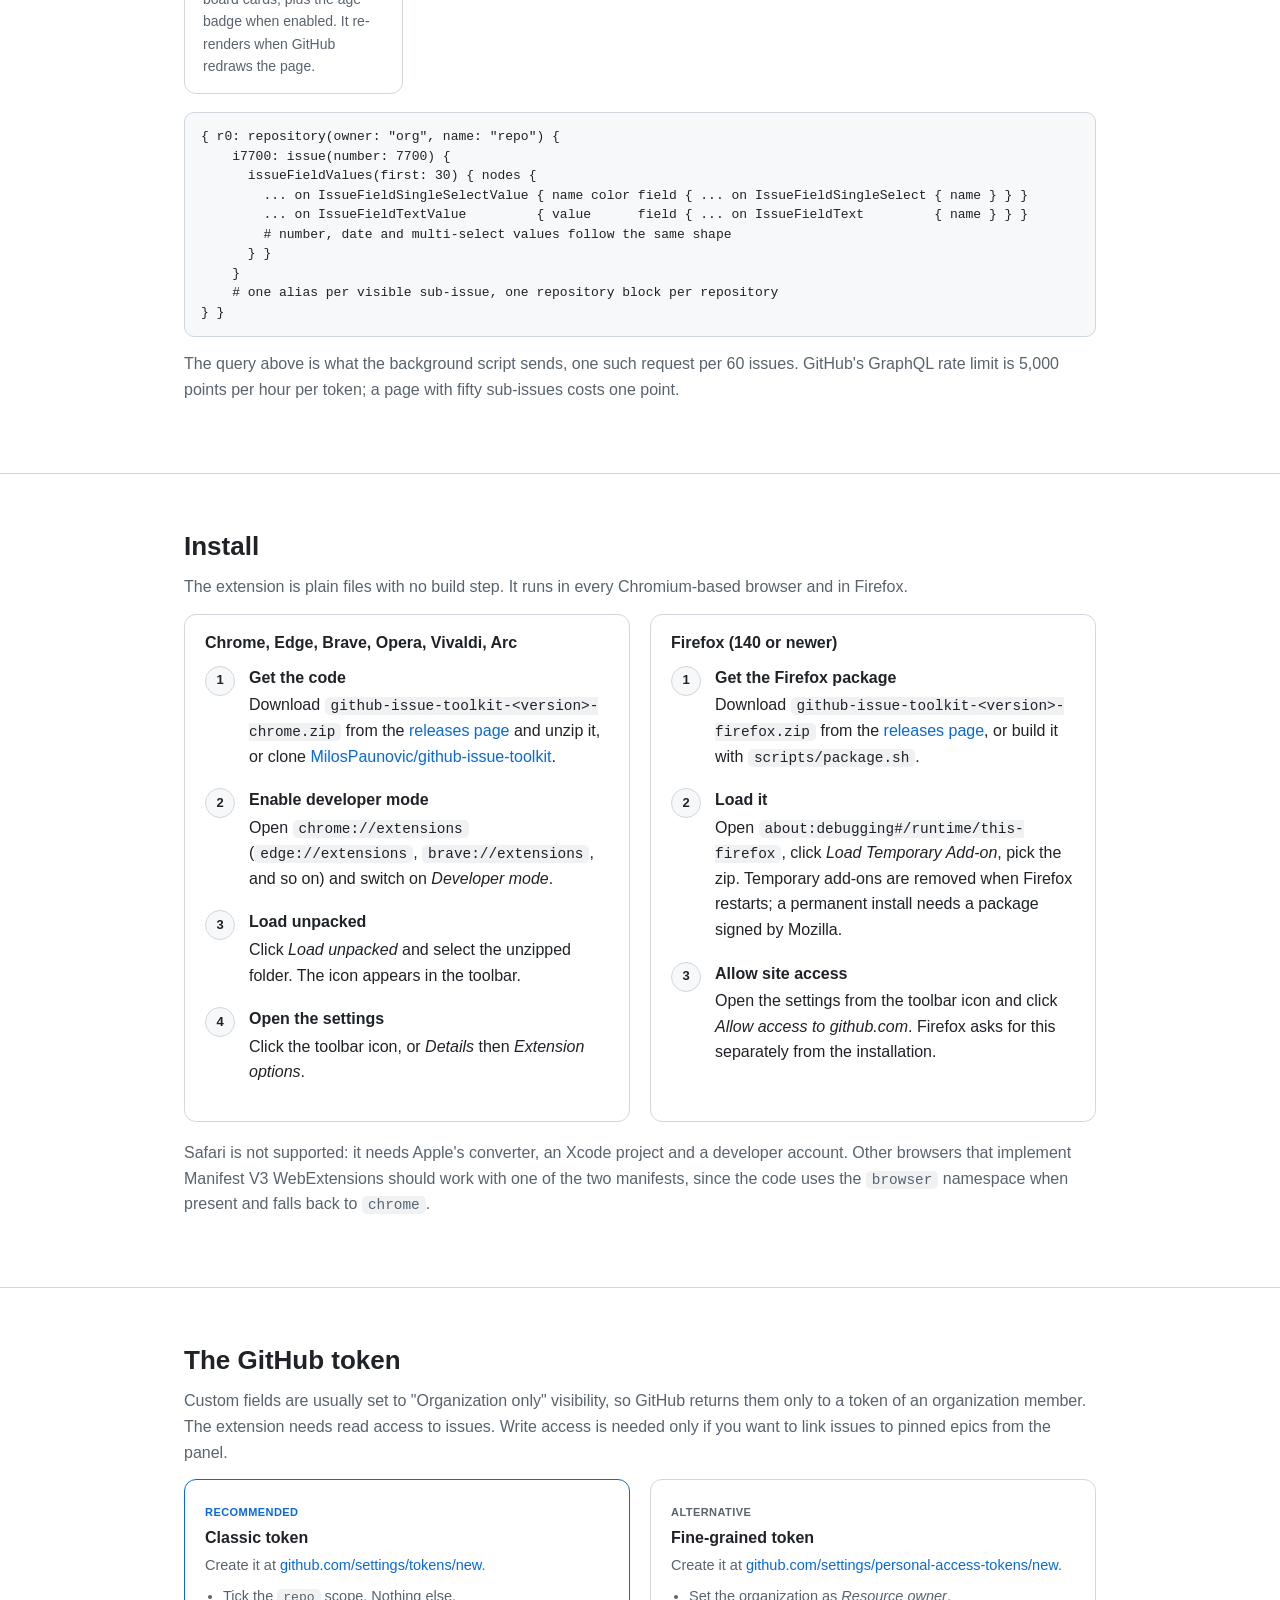
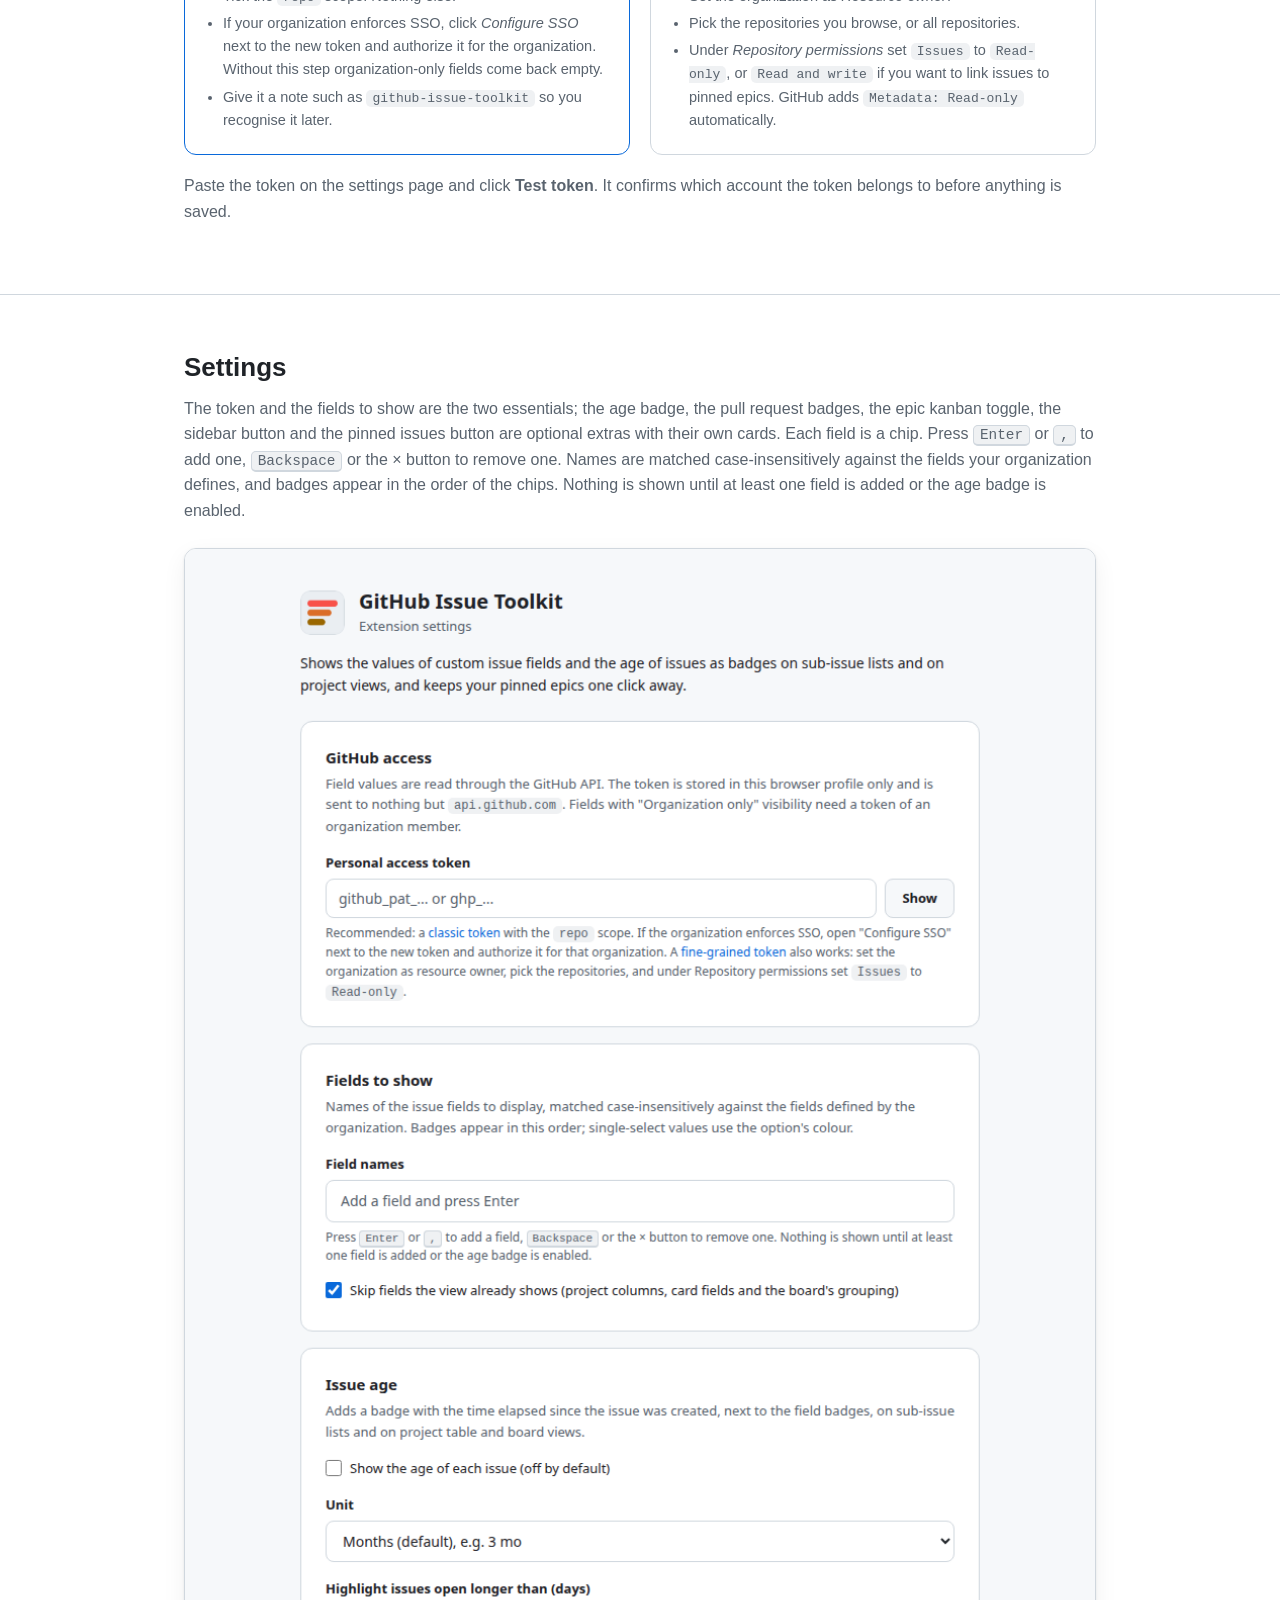
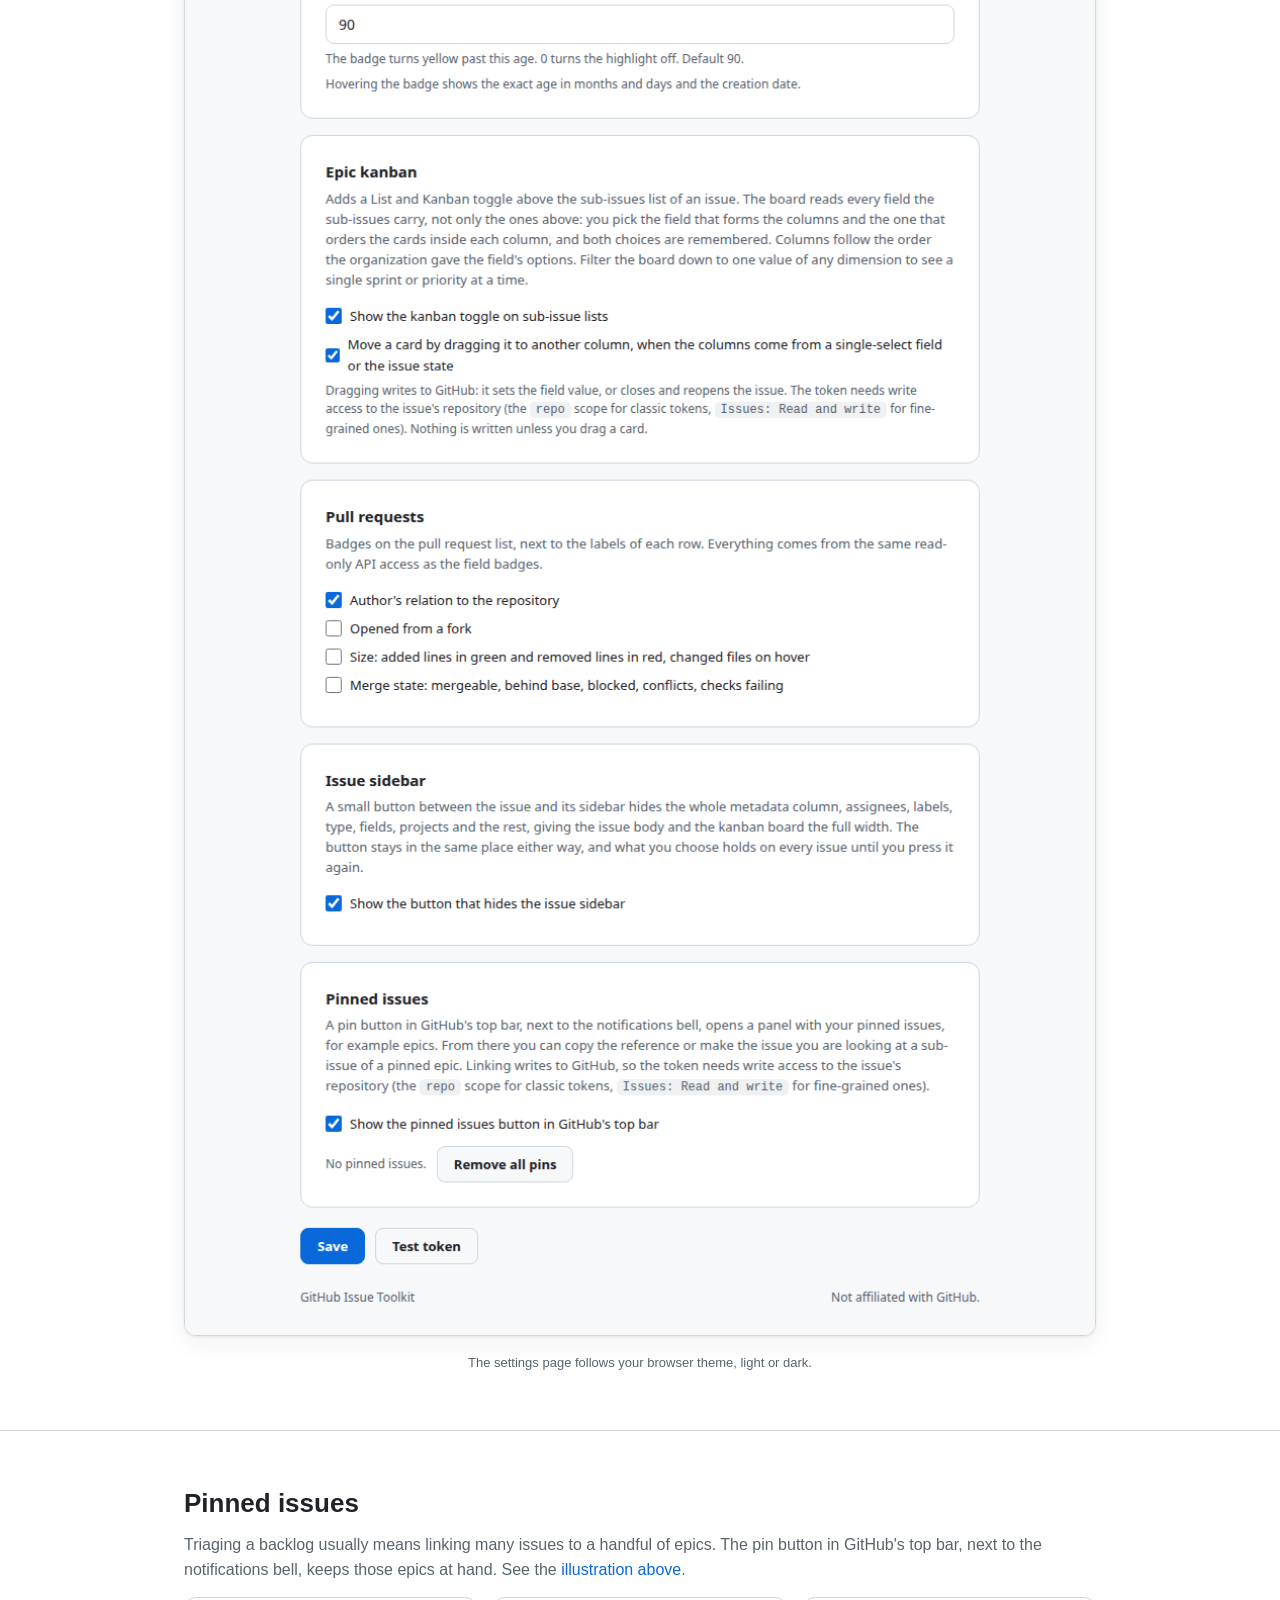
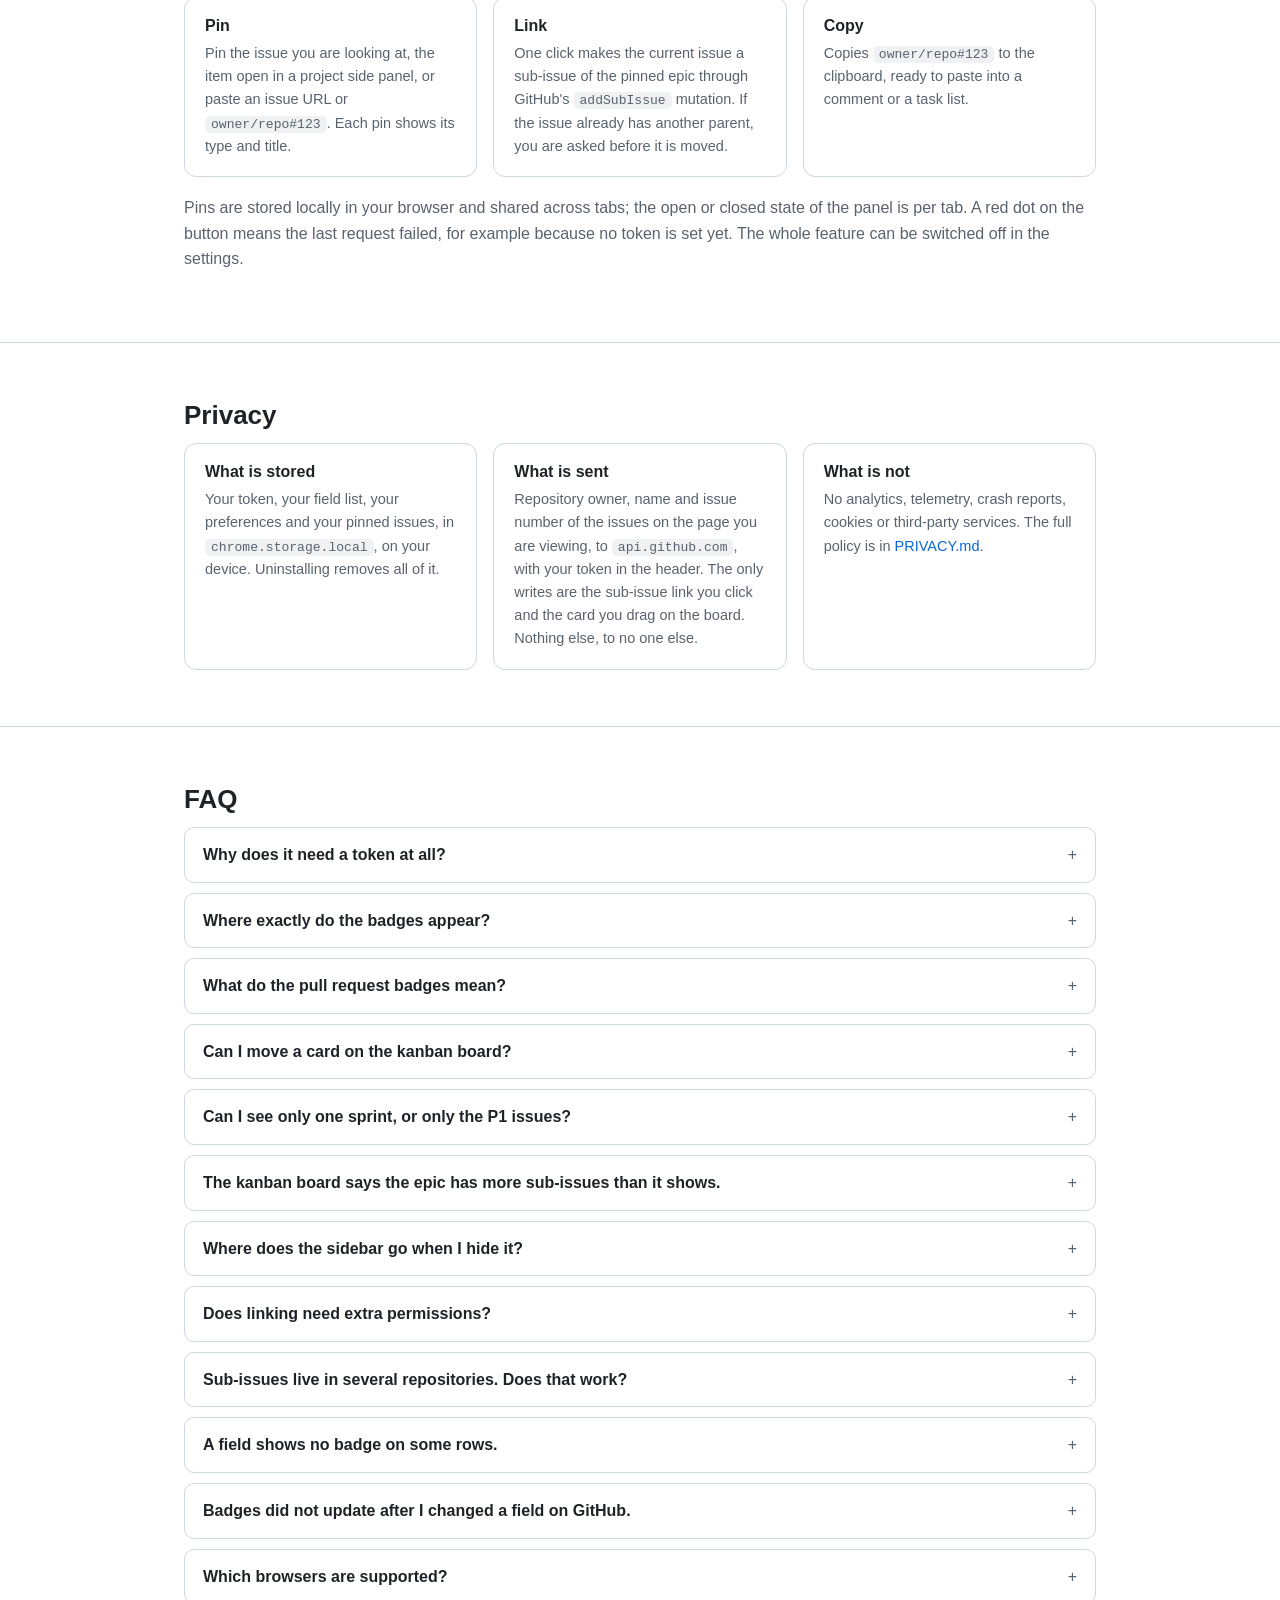
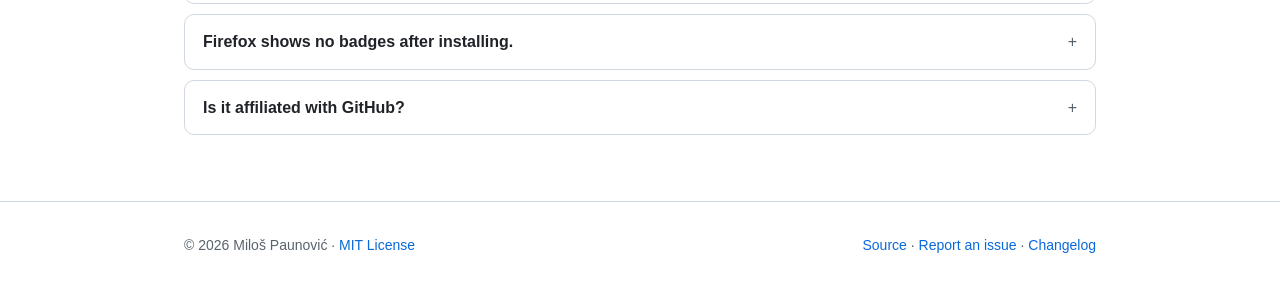
==== commit ddd24438: "fix(kanban): keep every option column droppable, hold a board's fields across moves, and reset it be" ====
--- a/docs/index.html
+++ b/docs/index.html
@@ -4,11 +4,11 @@
   <meta charset="utf-8">
   <meta name="viewport" content="width=device-width, initial-scale=1">
   <title>GitHub Issue Toolkit</title>
-  <meta name="description" content="Browser extension that shows custom issue fields, issue age and pull request badges on GitHub lists and Projects views, with a pinned epics panel.">
+  <meta name="description" content="Browser extension that shows custom issue fields, issue age and pull request badges on GitHub lists and Projects views, turns an epic's sub-issues into a kanban board, and keeps pinned epics one click away.">
   <link rel="icon" href="icon-dark-32.png">
   <meta property="og:type" content="website">
   <meta property="og:title" content="GitHub Issue Toolkit">
-  <meta property="og:description" content="Custom issue fields, issue age, pull request badges and pinned epics on GitHub lists and Projects views.">
+  <meta property="og:description" content="Custom issue fields, issue age, pull request badges, an epic kanban board and pinned epics on GitHub lists and Projects views.">
   <meta property="og:url" content="https://milospaunovic.github.io/github-issue-toolkit/">
   <meta property="og:image" content="https://milospaunovic.github.io/github-issue-toolkit/social-preview.png">
   <meta name="twitter:card" content="summary_large_image">
@@ -333,7 +333,7 @@
       <img class="only-dark" src="icon-dark-128.png" alt="">
       <img class="only-light" src="icon-light-128.png" alt="">
       <h1>GitHub Issue Toolkit</h1>
-      <p class="lead">See your organization's <strong>custom issue fields</strong> on every sub-issue of an epic and on every row of a Projects view, and who is behind each <strong>pull request</strong>, right where GitHub shows only the issue type.</p>
+      <p class="lead">See your organization's <strong>custom issue fields</strong> on every sub-issue of an epic and on every row of a Projects view, and who is behind each <strong>pull request</strong>, right where GitHub shows only the issue type. Read an epic's sub-issues as a <strong>kanban board</strong> and drag a card to move it.</p>
       <div class="btns">
         <a class="btn primary" href="#install">Install</a>
         <a class="btn" href="https://github.com/MilosPaunovic/github-issue-toolkit">View on GitHub</a>
@@ -423,7 +423,7 @@
           <span class="ctl">Filter <span class="select">Priority <span aria-hidden="true">&#9662;</span></span></span>
           <span class="select">Any value <span aria-hidden="true">&#9662;</span></span>
           <span class="spacer"></span>
-          <span>8 sub-issues</span>
+          <span>5 sub-issues</span>
         </div>
         <div class="mock-board">
           <div class="mock-column"><h4><span class="dot" style="background:var(--danger)"></span> Triage <span class="count">2</span></h4>
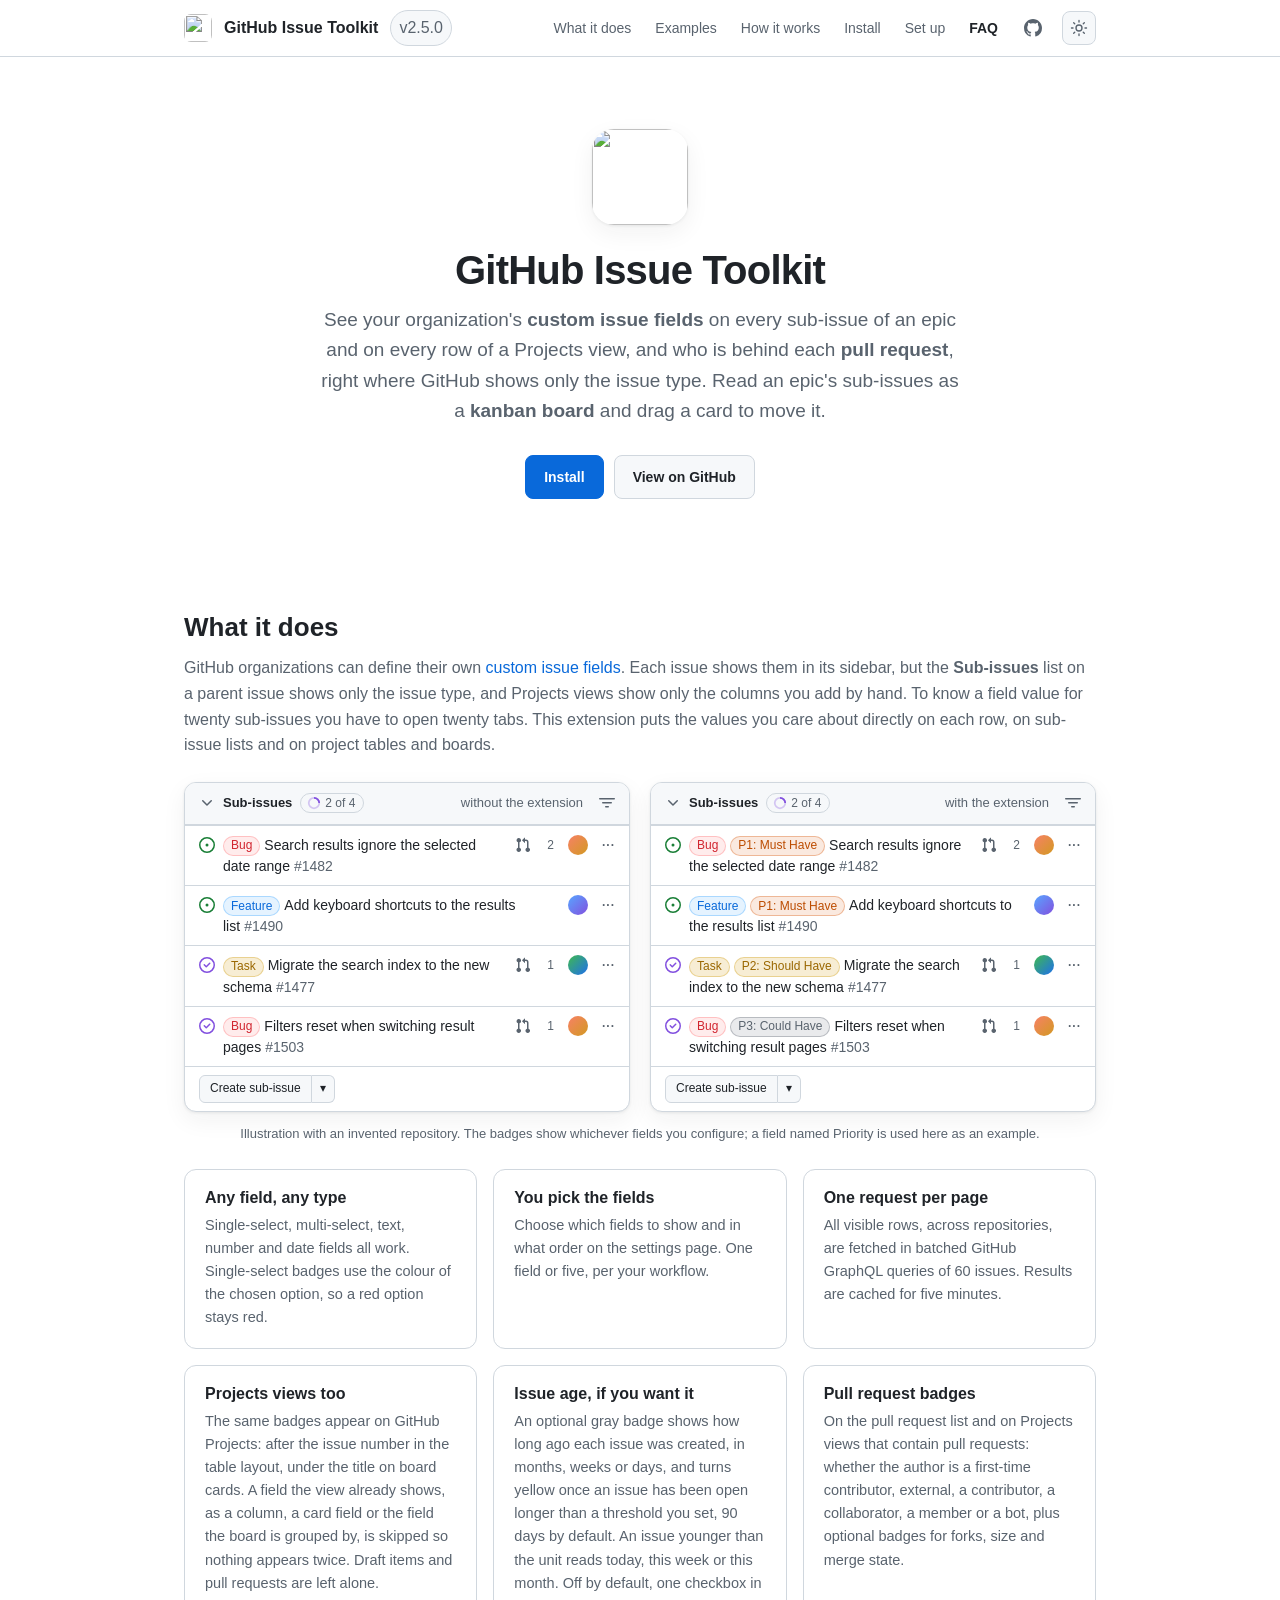
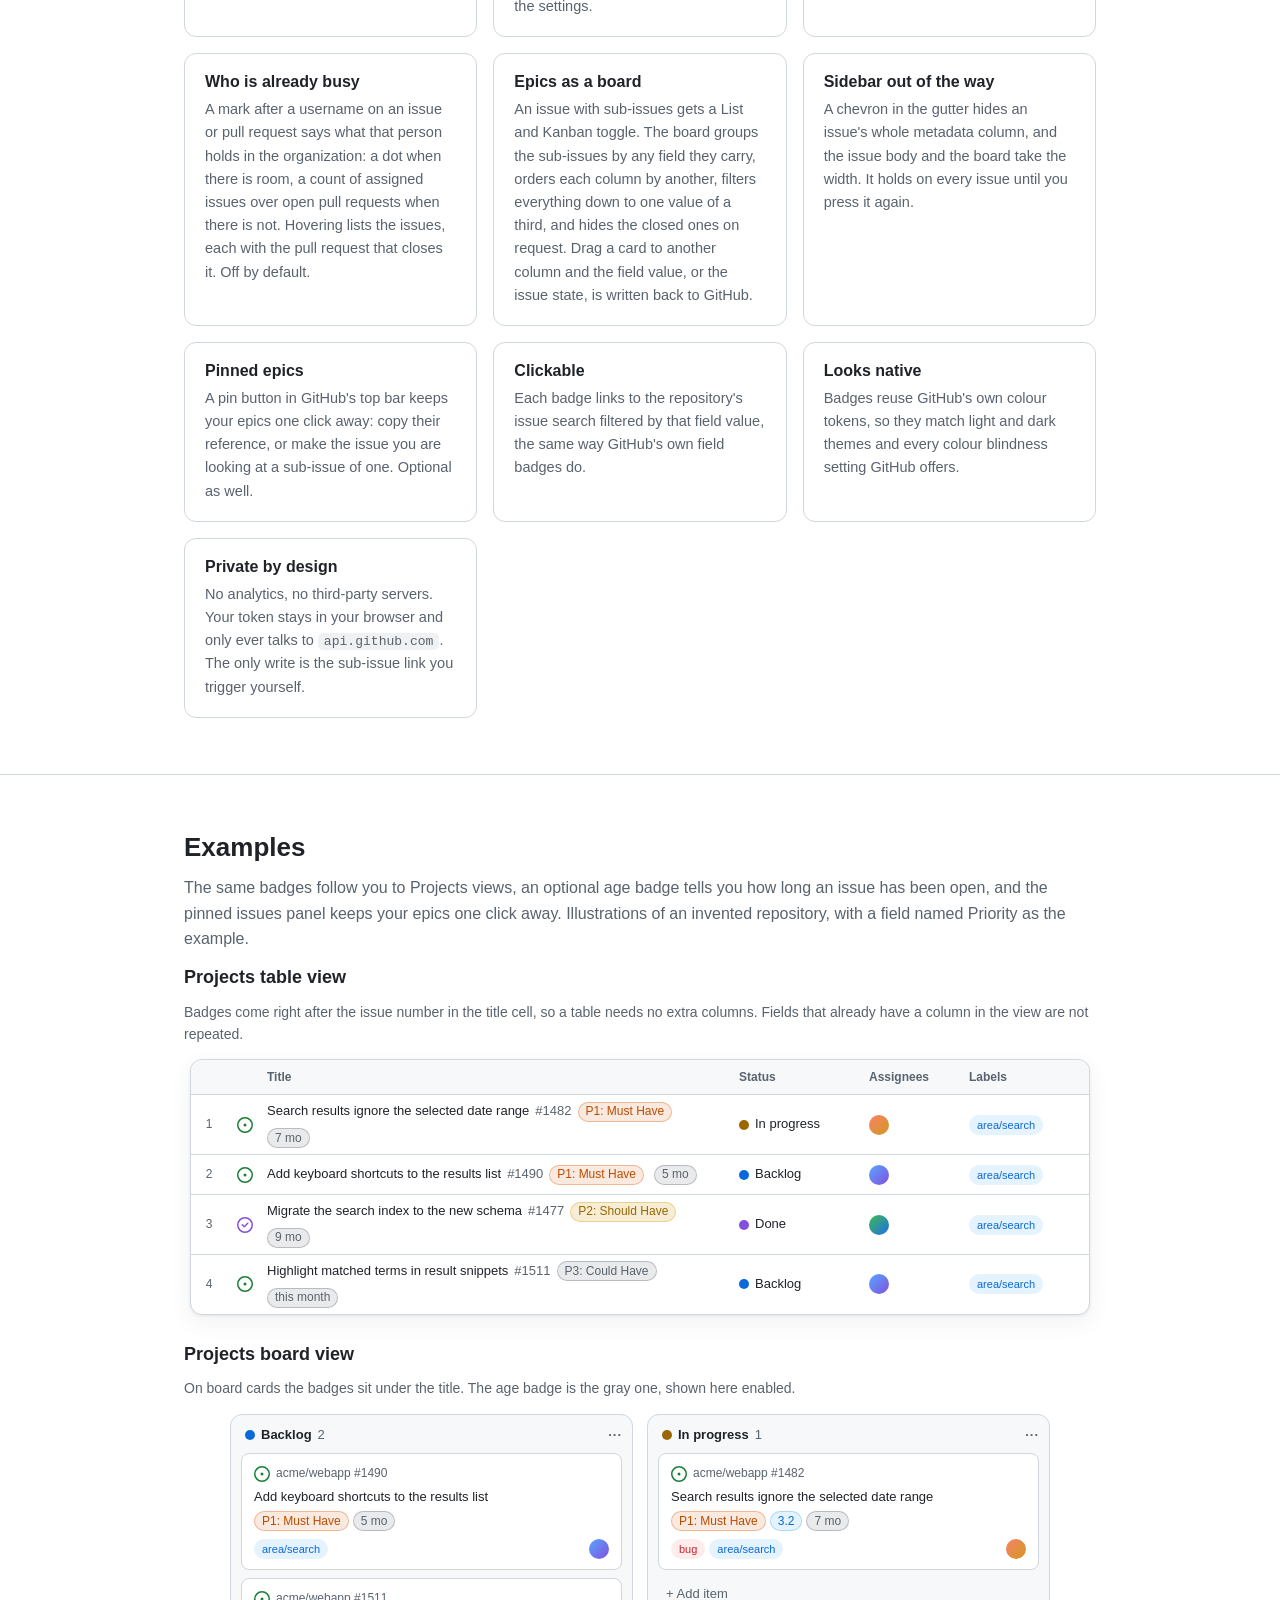
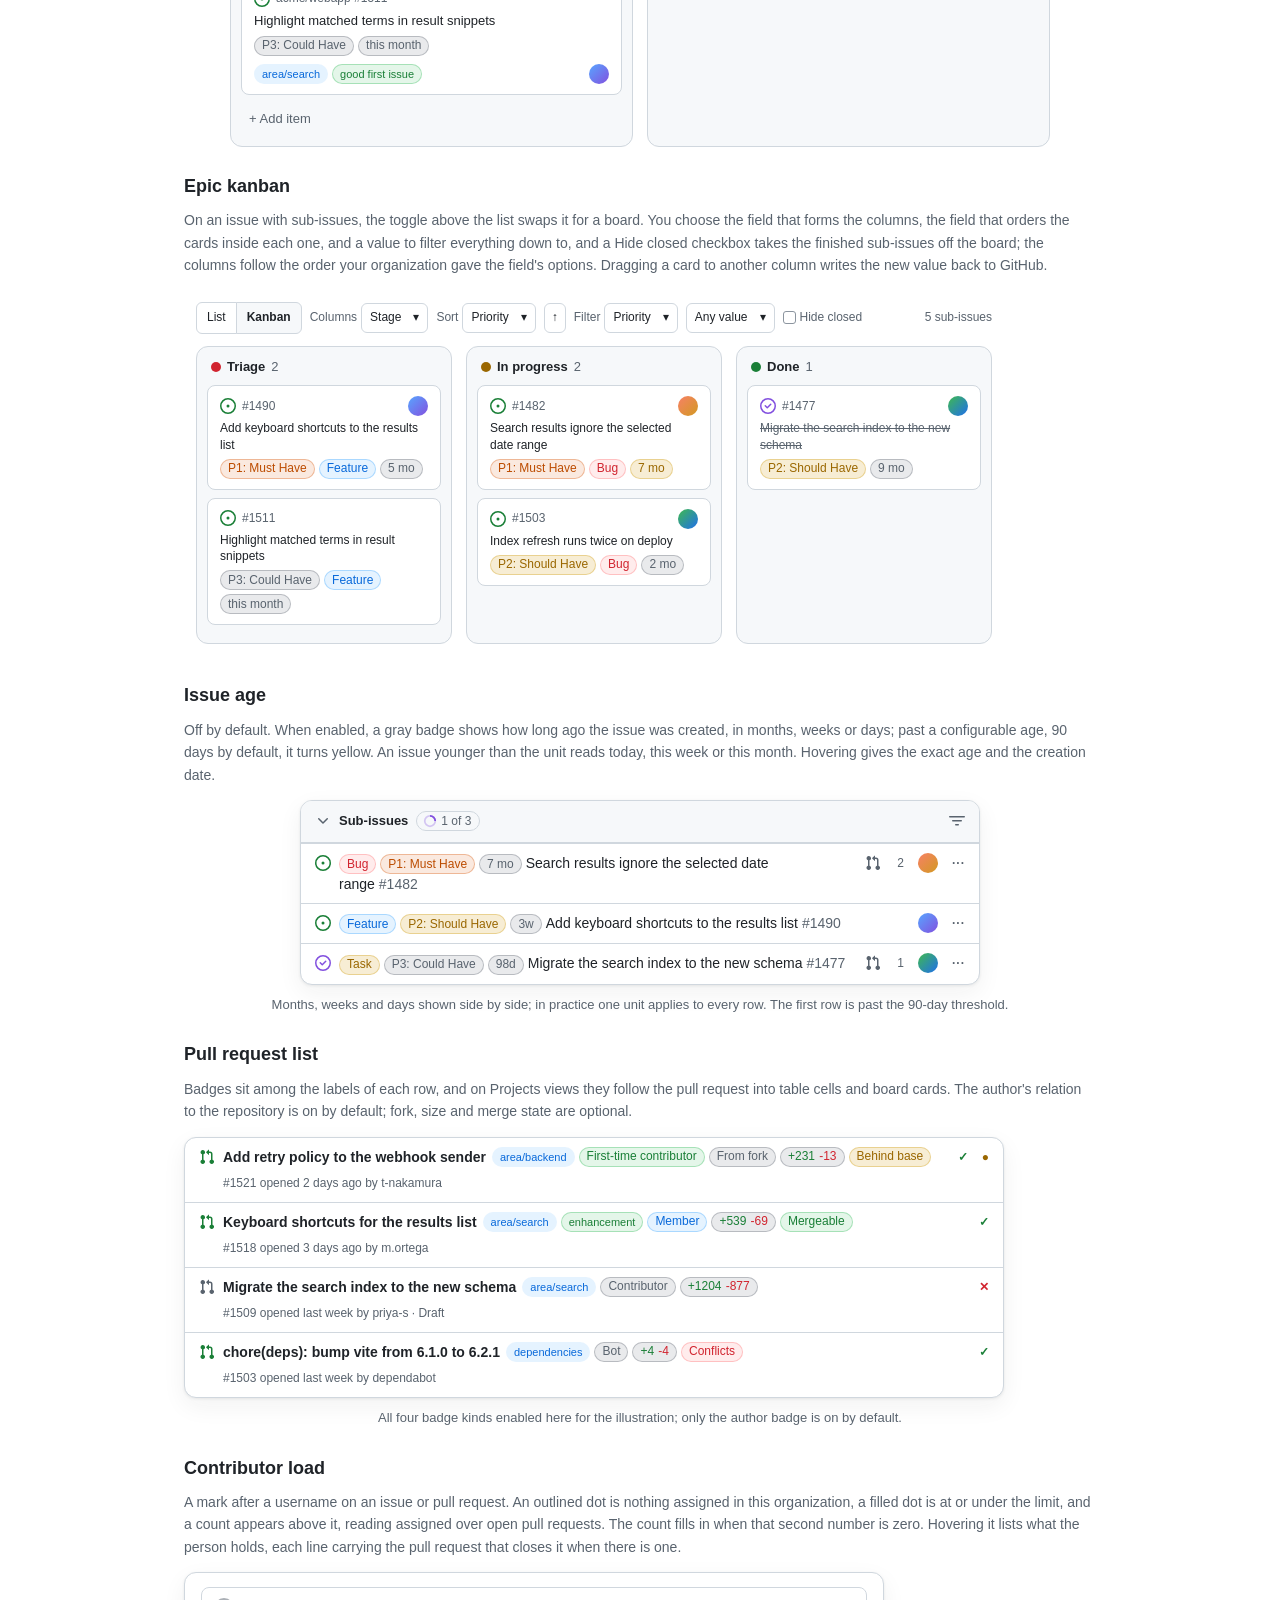
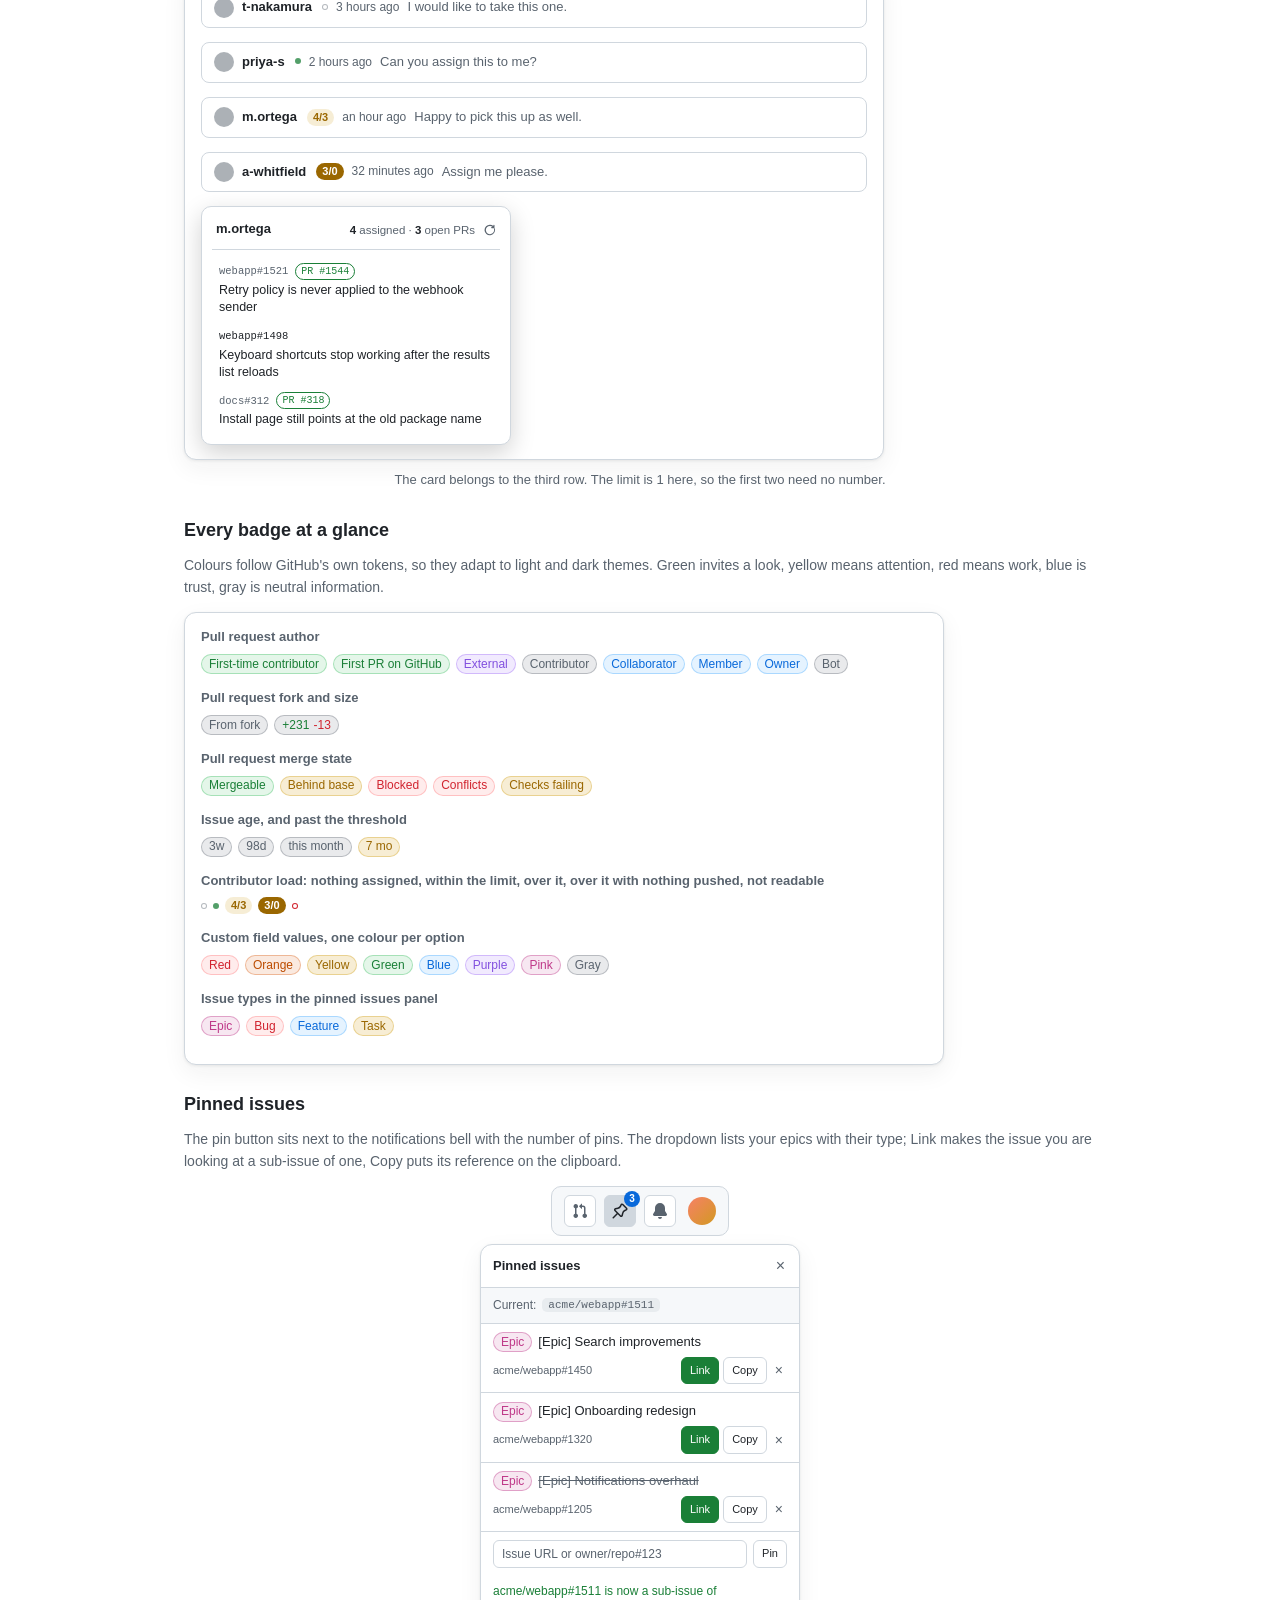
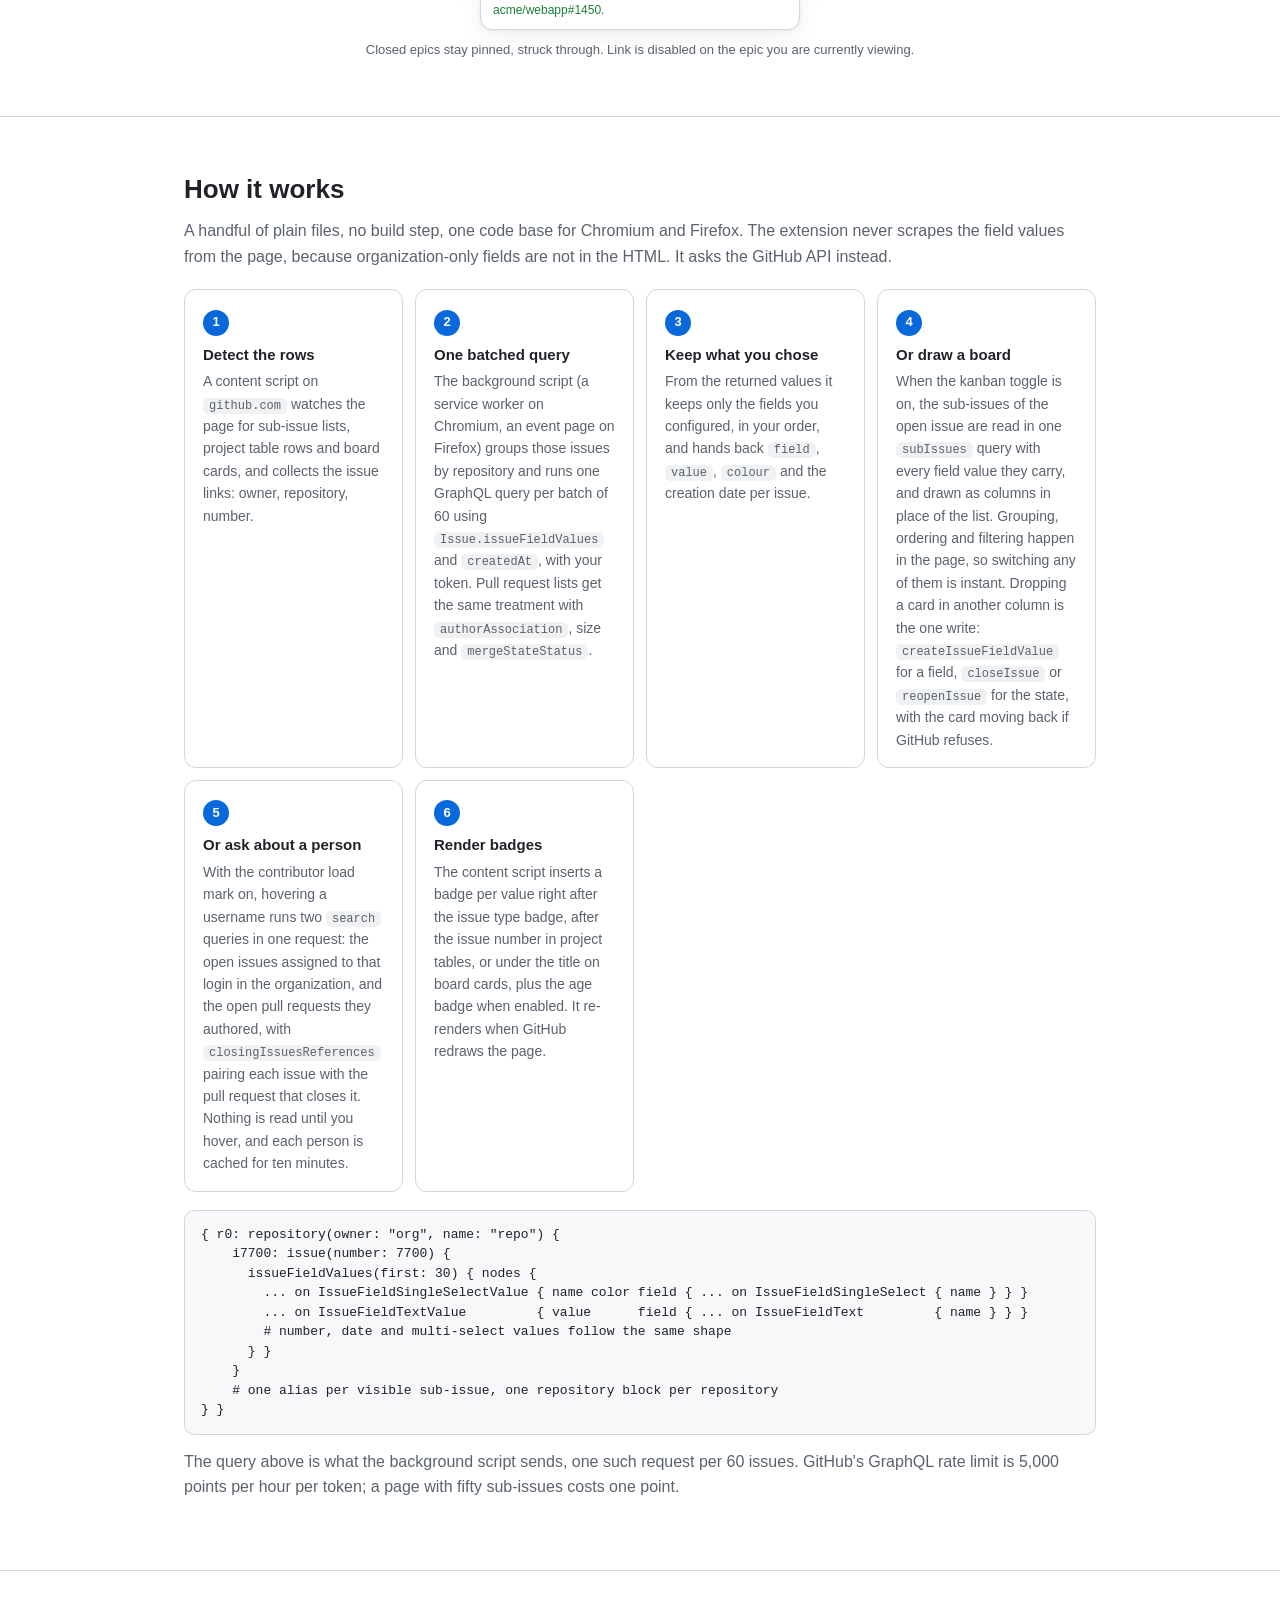
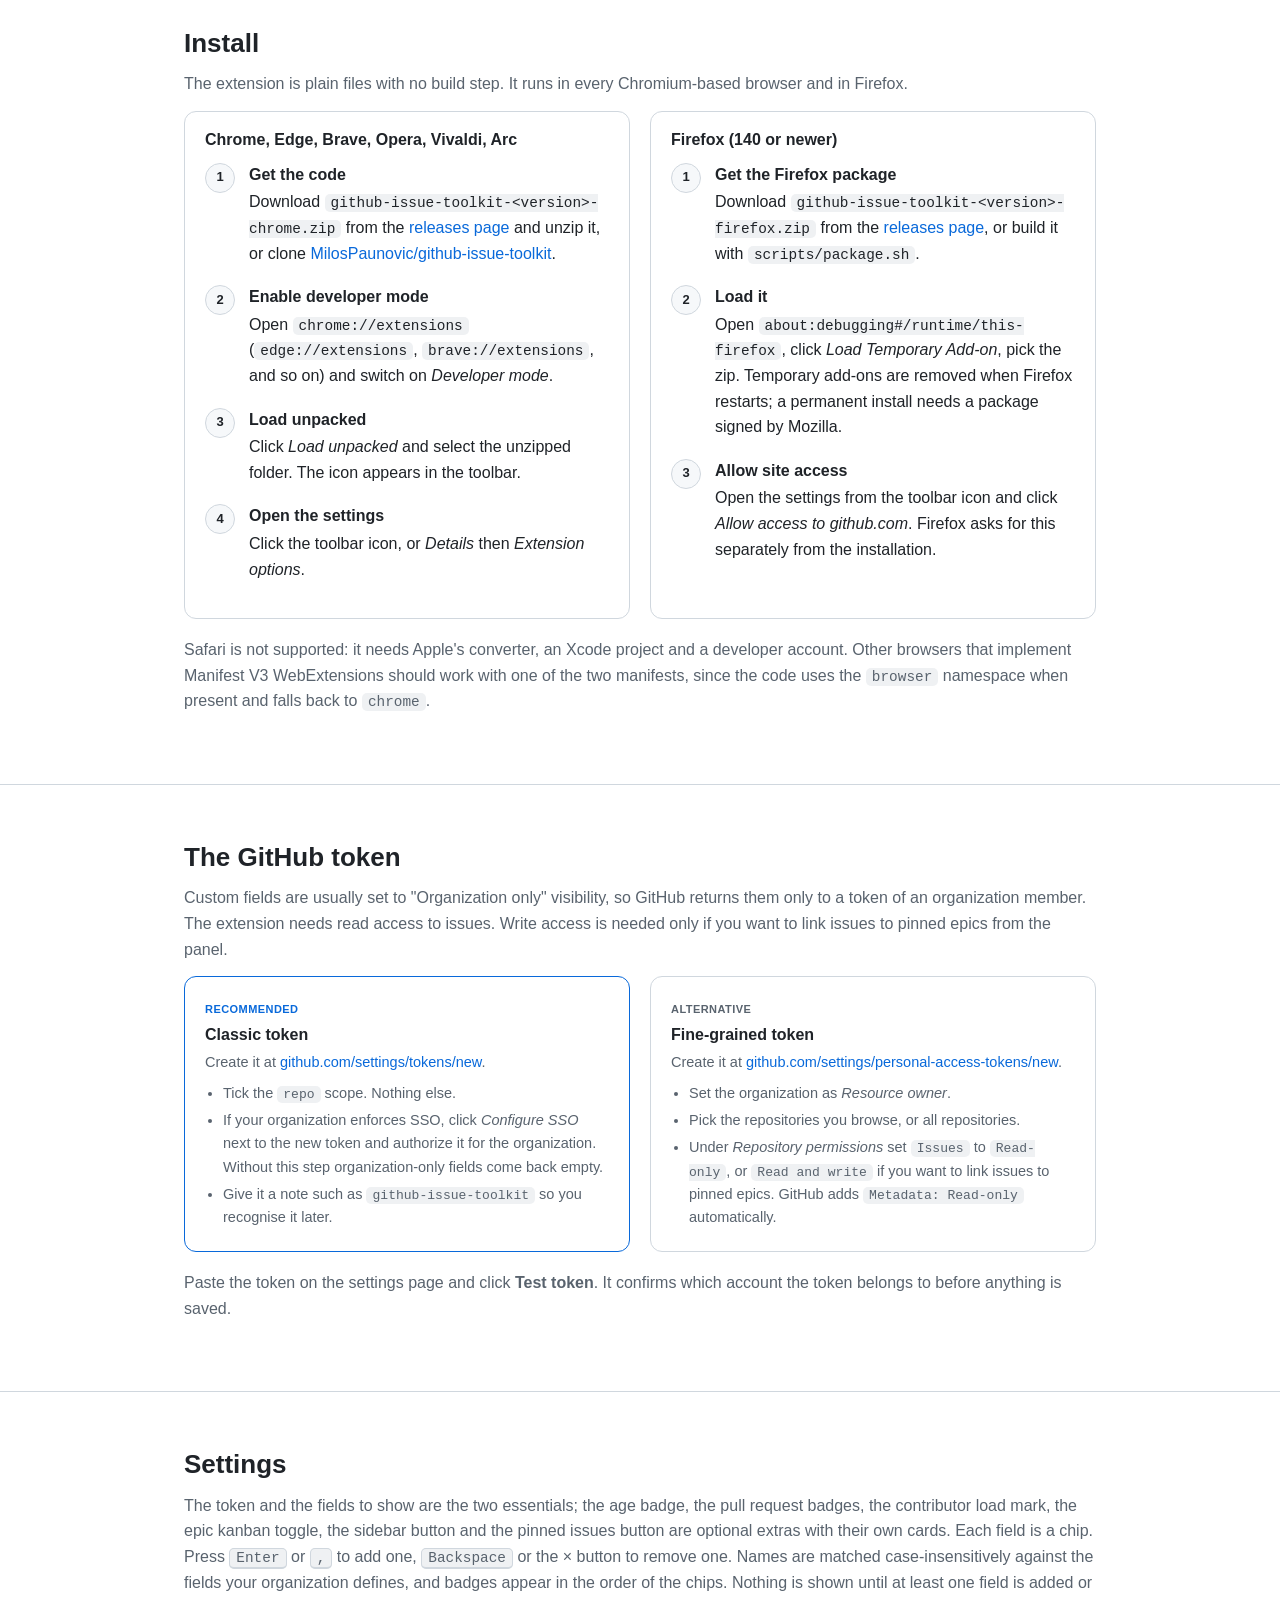
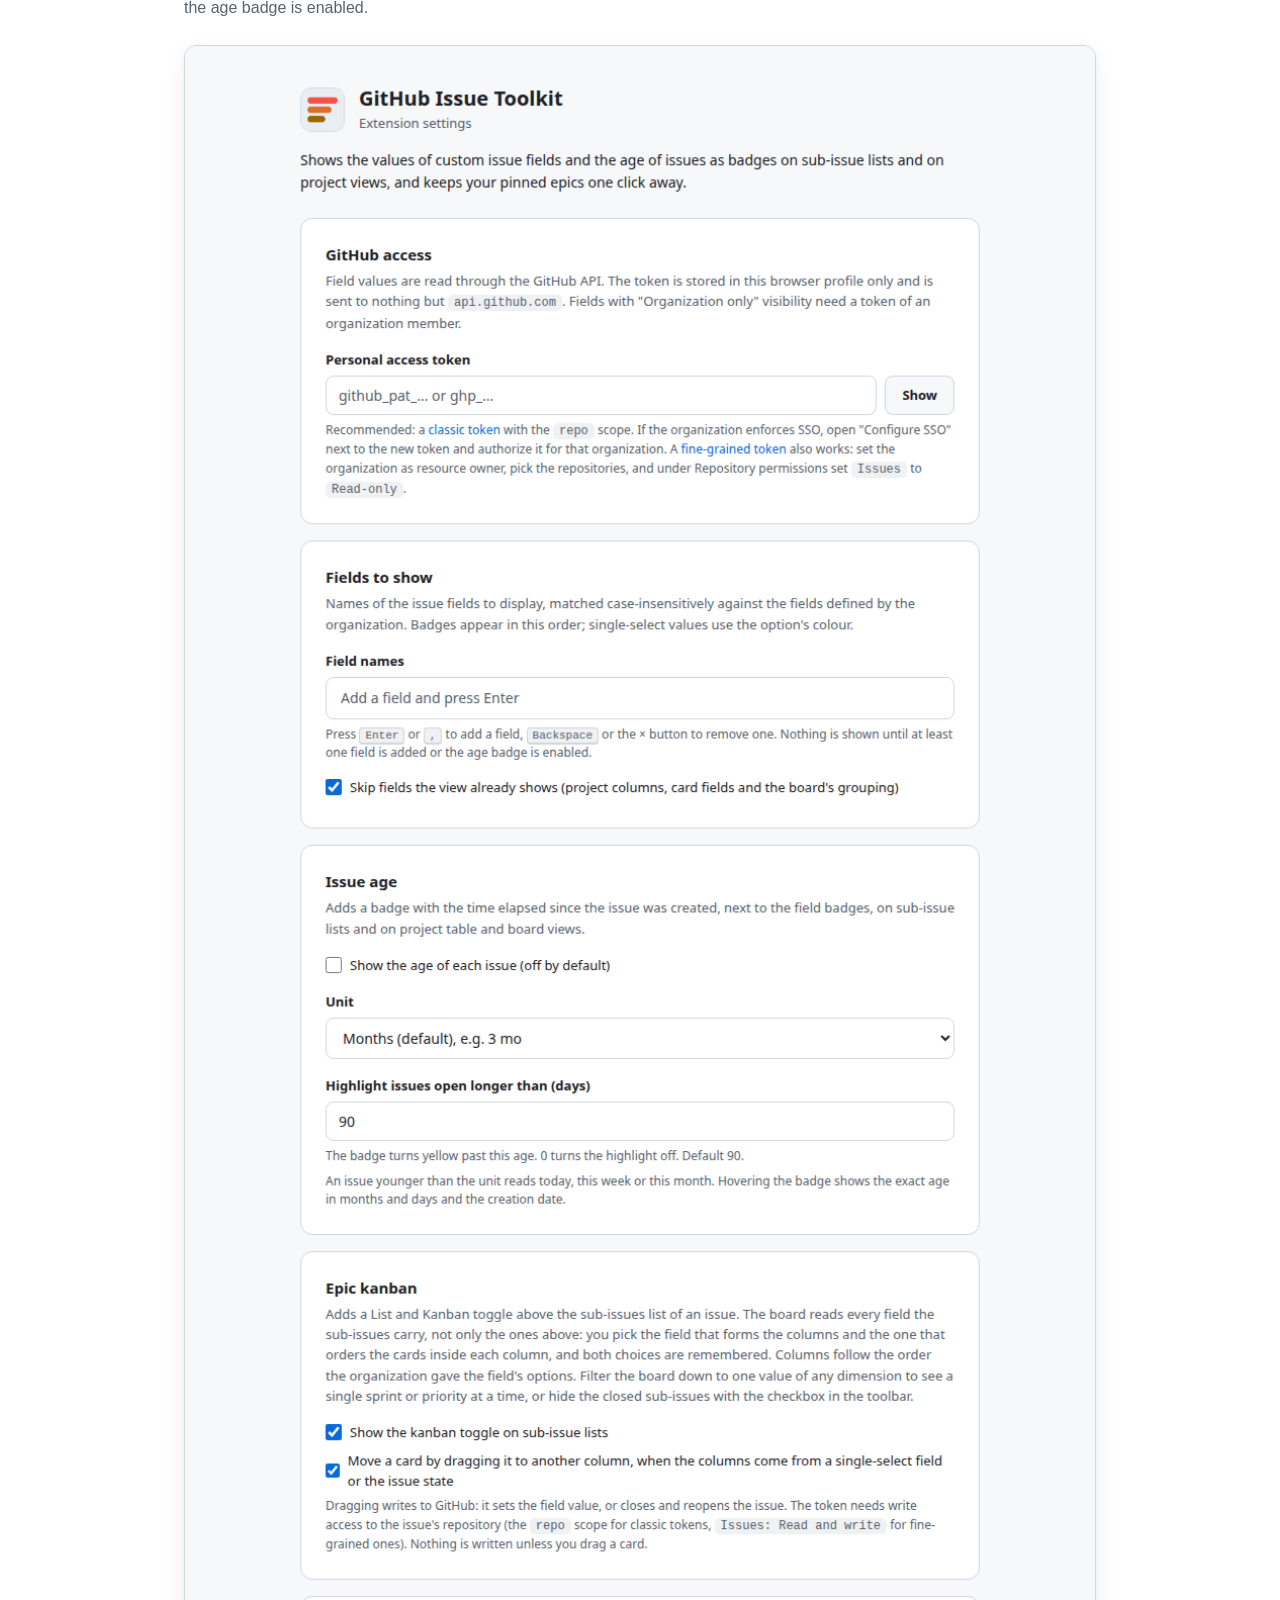
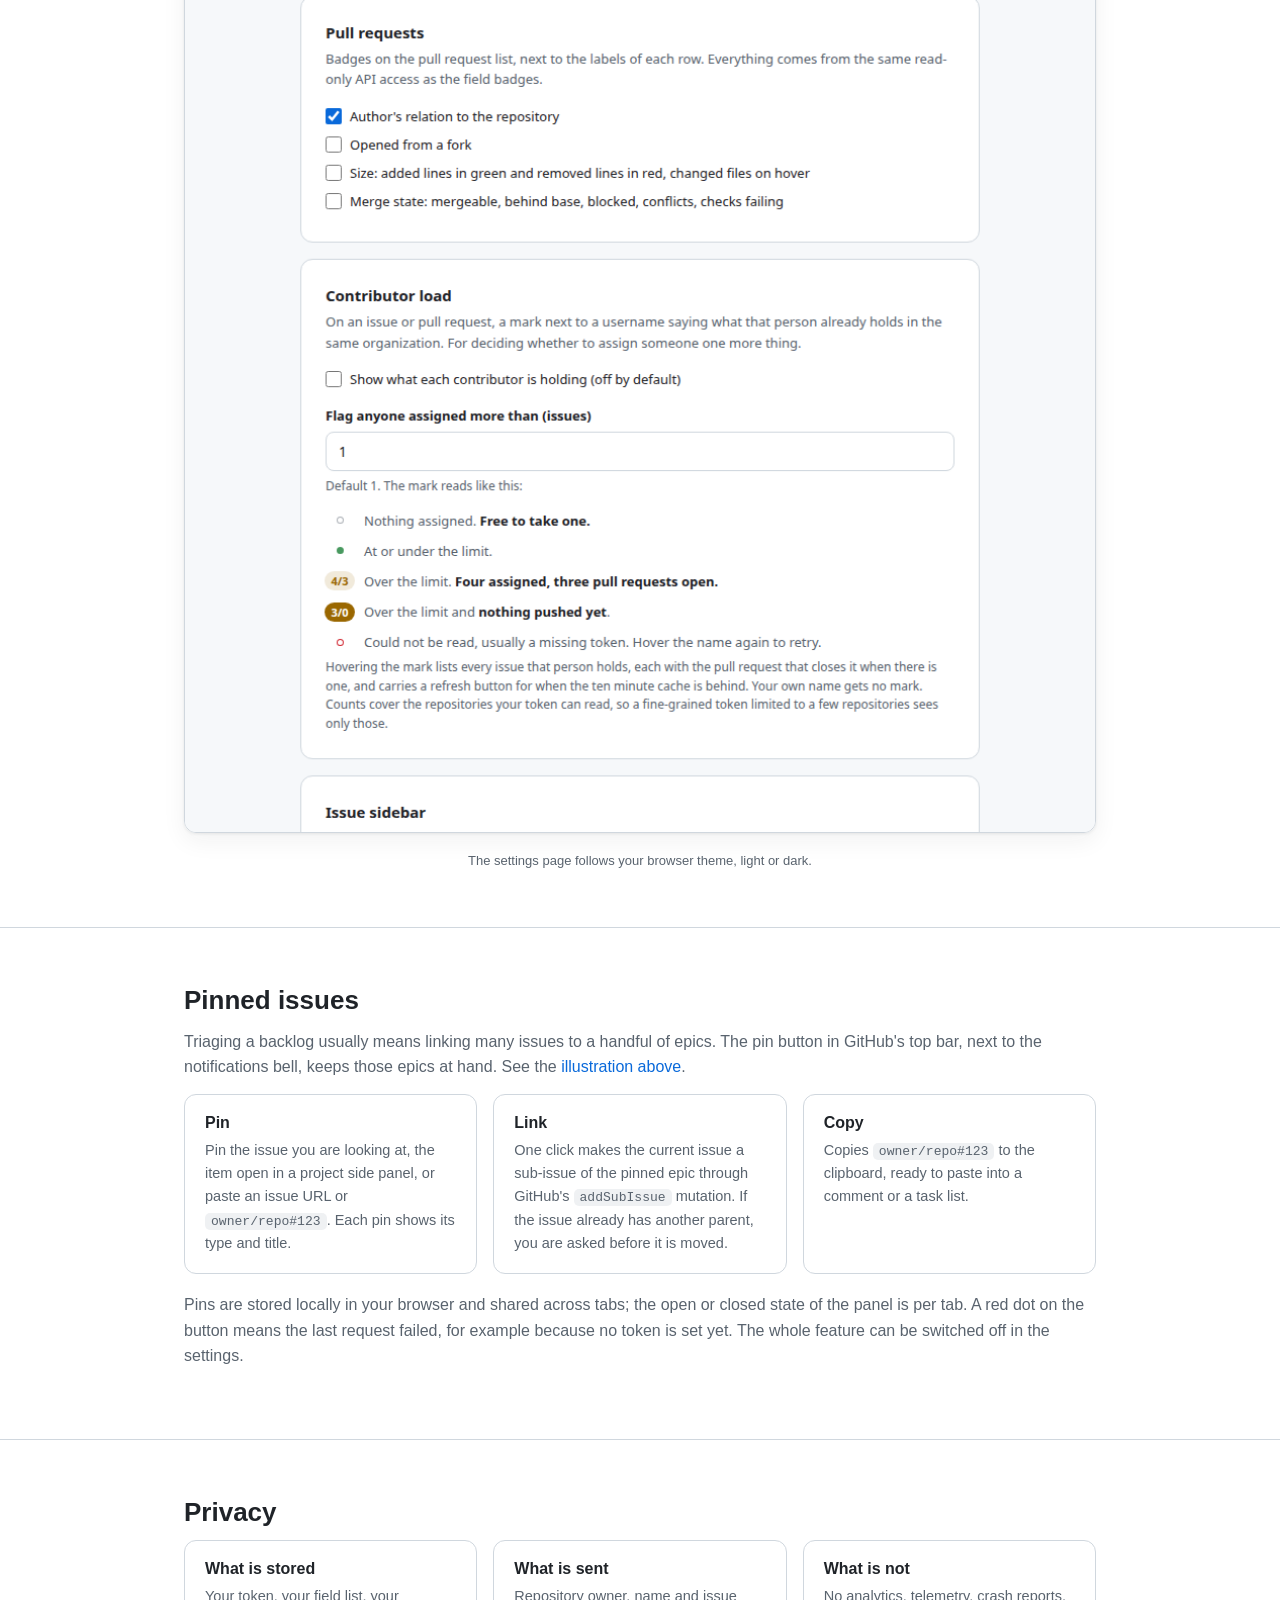
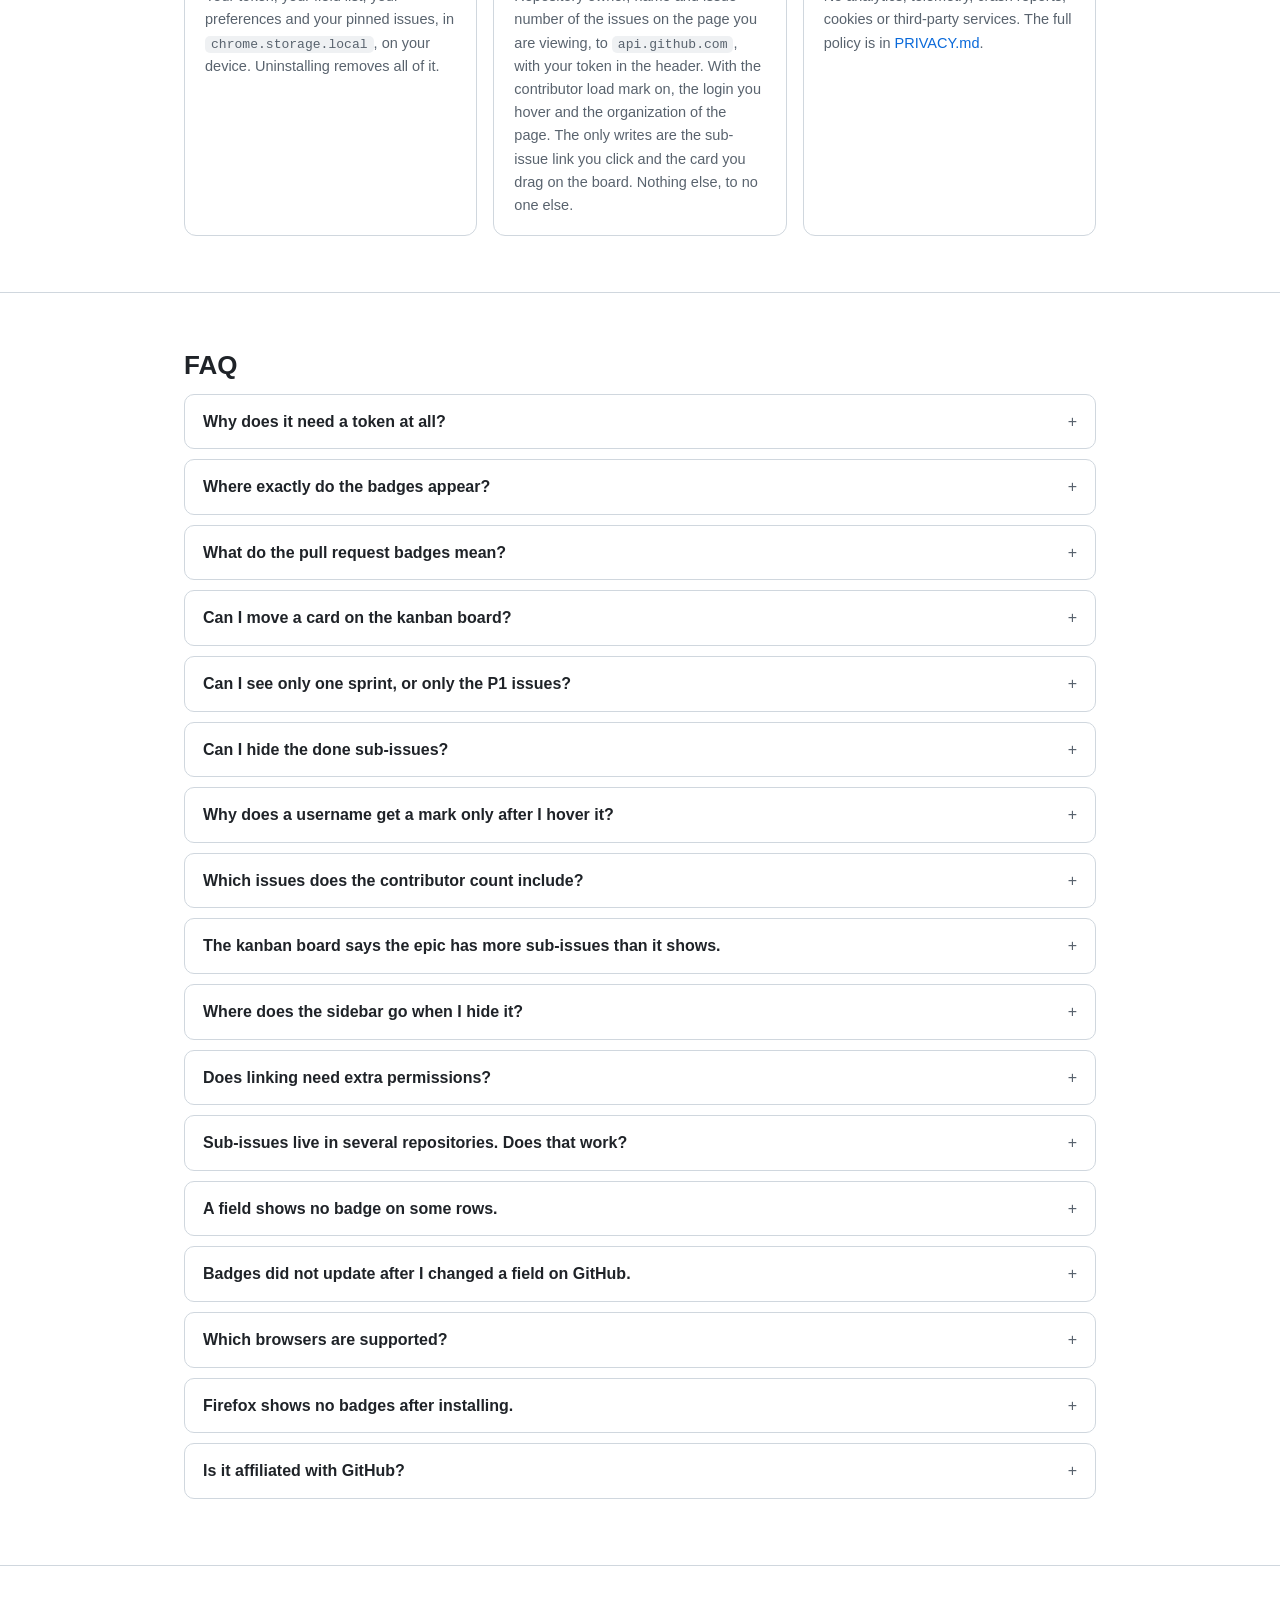
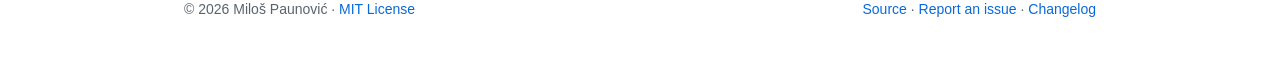
==== commit c31ad48d: "feat(load): show what a contributor already holds next to their username (#7) Deciding whether to as" ====
--- a/docs/index.html
+++ b/docs/index.html
@@ -272,6 +272,7 @@
     .mock-kanban-bar .ctl { display: inline-flex; align-items: center; gap: 4px; }
     .mock-kanban-bar .select { display: inline-flex; align-items: center; gap: 12px; border: 1px solid var(--border); border-radius: 6px; background: var(--bg-card); color: var(--fg); padding: 4px 8px; }
     .mock-kanban-bar .select.dir { gap: 0; padding: 4px 7px; }
+    .mock-kanban-bar .box { width: 13px; height: 13px; border: 1px solid var(--border-strong); border-radius: 3px; background: var(--bg-card); }
     .mock-kanban-bar .spacer { flex: 1; }
     .mock-kanban .mock-card .ref .spacer { flex: 1; }
     .mock-kanban .mock-card .title { font-size: 12px; }
@@ -299,6 +300,35 @@
     .example-caption { text-align: center; color: var(--fg-muted); font-size: 13px; margin: 10px 0 0; }
     footer { padding: 32px 0 48px; border-top: 1px solid var(--border); color: var(--fg-muted); font-size: 14px; }
     footer .wrap { display: flex; justify-content: space-between; flex-wrap: wrap; gap: 12px; }
+
+    /* Contributor load: a comment header carrying the mark, and the card it opens */
+    .mock-load { display: flex; flex-direction: column; gap: 14px; }
+    .mock-load .cmt { display: flex; align-items: center; gap: 8px; padding: 9px 12px; border: 1px solid var(--border); border-radius: 8px; background: var(--bg-card); font-size: 13px; }
+    .mock-load .av { width: 20px; height: 20px; border-radius: 50%; background: var(--fg-muted); opacity: .5; flex: none; }
+    .mock-load .who { font-weight: 600; }
+    .mock-load .when { color: var(--fg-muted); font-size: 12px; }
+    .mock-load .said { color: var(--fg-muted); }
+    .ld { display: inline-block; vertical-align: baseline; margin-left: 2px; }
+    .ld-dot { width: 6px; height: 6px; border-radius: 50%; position: relative; top: -1px; }
+    .ld-free { background: transparent; box-shadow: inset 0 0 0 1px var(--fg-muted); opacity: .45; }
+    .ld-at { background: var(--success); opacity: .75; }
+    .ld-n { padding: 0 6px; border-radius: 9999px; font-size: 11px; font-weight: 600; line-height: 17px; font-variant-numeric: tabular-nums; color: var(--attention); background: var(--attention-bg); }
+    .ld-idle { color: var(--bg); background: var(--attention); }
+    .ld-err { background: transparent; box-shadow: inset 0 0 0 1px var(--danger); }
+    .palette .bs .ld { margin: 0; align-self: center; top: 0; }
+    .mock-load .card2 { width: 310px; padding: 10px; border: 1px solid var(--border); border-radius: 10px; background: var(--bg-card); box-shadow: 0 8px 24px rgba(0,0,0,.18); }
+    .mock-load .ch { display: flex; align-items: center; gap: 9px; padding: 2px 4px 9px; margin-bottom: 7px; border-bottom: 1px solid var(--border); }
+    .mock-load .cn { font-size: 13px; font-weight: 600; }
+    .mock-load .cs { margin-left: auto; font-size: 11.5px; color: var(--fg-muted); white-space: nowrap; }
+    .mock-load .cs b { color: var(--fg); }
+    .mock-load .cs .zero { color: var(--attention); }
+    .mock-load .cr { display: flex; flex-direction: column; gap: 2px; padding: 6px 7px; border-radius: 6px; }
+    .mock-load .cm { display: flex; align-items: center; gap: 7px; }
+    .mock-load .cref { font-family: ui-monospace, SFMono-Regular, Menlo, monospace; font-size: 10.5px; font-weight: 500; color: var(--fg); }
+    .mock-load .cr.linked .cref { color: var(--fg-muted); }
+    .mock-load .cpr { padding: 0 5px; border: 1px solid var(--success); border-radius: 9999px; font-family: ui-monospace, SFMono-Regular, Menlo, monospace; font-size: 10px; line-height: 15px; color: var(--success); }
+    .mock-load .ct { font-size: 12.5px; line-height: 1.35; }
+      .mock-load .crf { width: 12px; height: 12px; fill: var(--fg-muted); flex: none; }
   </style>
 </head>
 <body>
@@ -307,7 +337,7 @@
       <img class="only-dark" src="icon-dark-48.png" alt="">
       <img class="only-light" src="icon-light-48.png" alt="">
       <a class="brand" href="#top">GitHub Issue Toolkit</a>
-      <a class="version" id="version" href="https://github.com/MilosPaunovic/github-issue-toolkit/releases/latest" title="Latest release">v2.3.1</a>
+      <a class="version" id="version" href="https://github.com/MilosPaunovic/github-issue-toolkit/releases/latest" title="Latest release">v2.5.0</a>
       <div class="links" id="site-menu">
         <a class="link" href="#what">What it does</a>
         <a class="link" href="#examples">Examples</a>
@@ -371,9 +401,10 @@
         <div class="card"><h3>You pick the fields</h3><p>Choose which fields to show and in what order on the settings page. One field or five, per your workflow.</p></div>
         <div class="card"><h3>One request per page</h3><p>All visible rows, across repositories, are fetched in batched GitHub GraphQL queries of 60 issues. Results are cached for five minutes.</p></div>
         <div class="card"><h3>Projects views too</h3><p>The same badges appear on GitHub Projects: after the issue number in the table layout, under the title on board cards. A field the view already shows, as a column, a card field or the field the board is grouped by, is skipped so nothing appears twice. Draft items and pull requests are left alone.</p></div>
-        <div class="card"><h3>Issue age, if you want it</h3><p>An optional gray badge shows how long ago each issue was created, in months, weeks or days, and turns yellow once an issue has been open longer than a threshold you set, 90 days by default. Off by default, one checkbox in the settings.</p></div>
+        <div class="card"><h3>Issue age, if you want it</h3><p>An optional gray badge shows how long ago each issue was created, in months, weeks or days, and turns yellow once an issue has been open longer than a threshold you set, 90 days by default. An issue younger than the unit reads today, this week or this month. Off by default, one checkbox in the settings.</p></div>
         <div class="card"><h3>Pull request badges</h3><p>On the pull request list and on Projects views that contain pull requests: whether the author is a first-time contributor, external, a contributor, a collaborator, a member or a bot, plus optional badges for forks, size and merge state.</p></div>
-        <div class="card"><h3>Epics as a board</h3><p>An issue with sub-issues gets a List and Kanban toggle. The board groups the sub-issues by any field they carry, orders each column by another, and filters everything down to one value of a third. Drag a card to another column and the field value, or the issue state, is written back to GitHub.</p></div>
+        <div class="card"><h3>Who is already busy</h3><p>A mark after a username on an issue or pull request says what that person holds in the organization: a dot when there is room, a count of assigned issues over open pull requests when there is not. Hovering lists the issues, each with the pull request that closes it. Off by default.</p></div>
+        <div class="card"><h3>Epics as a board</h3><p>An issue with sub-issues gets a List and Kanban toggle. The board groups the sub-issues by any field they carry, orders each column by another, filters everything down to one value of a third, and hides the closed ones on request. Drag a card to another column and the field value, or the issue state, is written back to GitHub.</p></div>
         <div class="card"><h3>Sidebar out of the way</h3><p>A chevron in the gutter hides an issue's whole metadata column, and the issue body and the board take the width. It holds on every issue until you press it again.</p></div>
         <div class="card"><h3>Pinned epics</h3><p>A pin button in GitHub's top bar keeps your epics one click away: copy their reference, or make the issue you are looking at a sub-issue of one. Optional as well.</p></div>
         <div class="card"><h3>Clickable</h3><p>Each badge links to the repository's issue search filtered by that field value, the same way GitHub's own field badges do.</p></div>
@@ -395,7 +426,7 @@
         <div class="tr"><div class="td n">1</div><div class="td"><svg class="state" viewBox="0 0 16 16" aria-label="Open" role="img"><path d="M8 9.5a1.5 1.5 0 1 0 0-3 1.5 1.5 0 0 0 0 3Z"/><path d="M8 0a8 8 0 1 1 0 16A8 8 0 0 1 8 0ZM1.5 8a6.5 6.5 0 1 0 13 0 6.5 6.5 0 0 0-13 0Z"/></svg></div><div class="td title"><span class="name">Search results ignore the selected date range</span><span class="num">#1482</span><span class="badge b-severe">P1: Must Have</span><span class="badge b-neutral">7 mo</span></div><div class="td"><span class="status" style="--status: var(--attention)">In progress</span></div><div class="td"><span class="avatar a1"></span></div><div class="td labels"><span class="label b-info">area/search</span></div></div>
         <div class="tr"><div class="td n">2</div><div class="td"><svg class="state" viewBox="0 0 16 16" aria-label="Open" role="img"><path d="M8 9.5a1.5 1.5 0 1 0 0-3 1.5 1.5 0 0 0 0 3Z"/><path d="M8 0a8 8 0 1 1 0 16A8 8 0 0 1 8 0ZM1.5 8a6.5 6.5 0 1 0 13 0 6.5 6.5 0 0 0-13 0Z"/></svg></div><div class="td title"><span class="name">Add keyboard shortcuts to the results list</span><span class="num">#1490</span><span class="badge b-severe">P1: Must Have</span><span class="badge b-neutral">5 mo</span></div><div class="td"><span class="status" style="--status: var(--info)">Backlog</span></div><div class="td"><span class="avatar a2"></span></div><div class="td labels"><span class="label b-info">area/search</span></div></div>
         <div class="tr"><div class="td n">3</div><div class="td"><svg class="state closed" viewBox="0 0 16 16" aria-label="Closed as completed" role="img"><path d="M11.28 6.78a.75.75 0 0 0-1.06-1.06L7.25 8.69 5.78 7.22a.75.75 0 0 0-1.06 1.06l2 2a.75.75 0 0 0 1.06 0l3.5-3.5Z"/><path d="M16 8A8 8 0 1 1 0 8a8 8 0 0 1 16 0Zm-1.5 0a6.5 6.5 0 1 0-13 0 6.5 6.5 0 0 0 13 0Z"/></svg></div><div class="td title"><span class="name">Migrate the search index to the new schema</span><span class="num">#1477</span><span class="badge b-attention">P2: Should Have</span><span class="badge b-neutral">9 mo</span></div><div class="td"><span class="status" style="--status: var(--done)">Done</span></div><div class="td"><span class="avatar a3"></span></div><div class="td labels"><span class="label b-info">area/search</span></div></div>
-        <div class="tr"><div class="td n">4</div><div class="td"><svg class="state" viewBox="0 0 16 16" aria-label="Open" role="img"><path d="M8 9.5a1.5 1.5 0 1 0 0-3 1.5 1.5 0 0 0 0 3Z"/><path d="M8 0a8 8 0 1 1 0 16A8 8 0 0 1 8 0ZM1.5 8a6.5 6.5 0 1 0 13 0 6.5 6.5 0 0 0-13 0Z"/></svg></div><div class="td title"><span class="name">Highlight matched terms in result snippets</span><span class="num">#1511</span><span class="badge b-neutral">P3: Could Have</span><span class="badge b-neutral">&lt;1 mo</span></div><div class="td"><span class="status" style="--status: var(--info)">Backlog</span></div><div class="td"><span class="avatar a2"></span></div><div class="td labels"><span class="label b-info">area/search</span></div></div>
+        <div class="tr"><div class="td n">4</div><div class="td"><svg class="state" viewBox="0 0 16 16" aria-label="Open" role="img"><path d="M8 9.5a1.5 1.5 0 1 0 0-3 1.5 1.5 0 0 0 0 3Z"/><path d="M8 0a8 8 0 1 1 0 16A8 8 0 0 1 8 0ZM1.5 8a6.5 6.5 0 1 0 13 0 6.5 6.5 0 0 0-13 0Z"/></svg></div><div class="td title"><span class="name">Highlight matched terms in result snippets</span><span class="num">#1511</span><span class="badge b-neutral">P3: Could Have</span><span class="badge b-neutral">this month</span></div><div class="td"><span class="status" style="--status: var(--info)">Backlog</span></div><div class="td"><span class="avatar a2"></span></div><div class="td labels"><span class="label b-info">area/search</span></div></div>
       </div></div>
 
       <h3 style="margin-top:28px">Projects board view</h3>
@@ -403,7 +434,7 @@
       <div class="mock-board" id="ex-board" style="max-width:820px">
         <div class="mock-column"><h4><span class="dot" style="background:var(--info)"></span> Backlog <span class="count">2</span><span class="spacer"></span><span class="kebab" aria-hidden="true">···</span></h4>
           <div class="mock-card"><div class="ref"><svg class="state" viewBox="0 0 16 16" aria-label="Open" role="img"><path d="M8 9.5a1.5 1.5 0 1 0 0-3 1.5 1.5 0 0 0 0 3Z"/><path d="M8 0a8 8 0 1 1 0 16A8 8 0 0 1 8 0ZM1.5 8a6.5 6.5 0 1 0 13 0 6.5 6.5 0 0 0-13 0Z"/></svg> acme/webapp #1490</div><div class="title">Add keyboard shortcuts to the results list</div><div class="badges"><span class="badge b-severe">P1: Must Have</span><span class="badge b-neutral">5 mo</span></div><div class="bottom"><div class="labels"><span class="label b-info">area/search</span></div><span class="avatar a2"></span></div></div>
-          <div class="mock-card"><div class="ref"><svg class="state" viewBox="0 0 16 16" aria-label="Open" role="img"><path d="M8 9.5a1.5 1.5 0 1 0 0-3 1.5 1.5 0 0 0 0 3Z"/><path d="M8 0a8 8 0 1 1 0 16A8 8 0 0 1 8 0ZM1.5 8a6.5 6.5 0 1 0 13 0 6.5 6.5 0 0 0-13 0Z"/></svg> acme/webapp #1511</div><div class="title">Highlight matched terms in result snippets</div><div class="badges"><span class="badge b-neutral">P3: Could Have</span><span class="badge b-neutral">&lt;1 mo</span></div><div class="bottom"><div class="labels"><span class="label b-info">area/search</span><span class="label b-success">good first issue</span></div><span class="avatar a2"></span></div></div>
+          <div class="mock-card"><div class="ref"><svg class="state" viewBox="0 0 16 16" aria-label="Open" role="img"><path d="M8 9.5a1.5 1.5 0 1 0 0-3 1.5 1.5 0 0 0 0 3Z"/><path d="M8 0a8 8 0 1 1 0 16A8 8 0 0 1 8 0ZM1.5 8a6.5 6.5 0 1 0 13 0 6.5 6.5 0 0 0-13 0Z"/></svg> acme/webapp #1511</div><div class="title">Highlight matched terms in result snippets</div><div class="badges"><span class="badge b-neutral">P3: Could Have</span><span class="badge b-neutral">this month</span></div><div class="bottom"><div class="labels"><span class="label b-info">area/search</span><span class="label b-success">good first issue</span></div><span class="avatar a2"></span></div></div>
           <div class="add">+ Add item</div>
         </div>
         <div class="mock-column"><h4><span class="dot" style="background:var(--attention)"></span> In progress <span class="count">1</span><span class="spacer"></span><span class="kebab" aria-hidden="true">···</span></h4>
@@ -413,7 +444,7 @@
       </div>
 
       <h3 style="margin-top:28px">Epic kanban</h3>
-      <p class="muted" style="font-size:14px">On an issue with sub-issues, the toggle above the list swaps it for a board. You choose the field that forms the columns, the field that orders the cards inside each one, and a value to filter everything down to; the columns follow the order your organization gave the field's options. Dragging a card to another column writes the new value back to GitHub.</p>
+      <p class="muted" style="font-size:14px">On an issue with sub-issues, the toggle above the list swaps it for a board. You choose the field that forms the columns, the field that orders the cards inside each one, and a value to filter everything down to, and a Hide closed checkbox takes the finished sub-issues off the board; the columns follow the order your organization gave the field's options. Dragging a card to another column writes the new value back to GitHub.</p>
       <div class="mock-kanban gh-card" id="ex-kanban" style="max-width:820px">
         <div class="mock-kanban-bar">
           <span class="seg"><span>List</span><span class="on">Kanban</span></span>
@@ -422,13 +453,14 @@
           <span class="select dir" aria-hidden="true">&#8593;</span>
           <span class="ctl">Filter <span class="select">Priority <span aria-hidden="true">&#9662;</span></span></span>
           <span class="select">Any value <span aria-hidden="true">&#9662;</span></span>
+          <span class="ctl"><span class="box" aria-hidden="true"></span>Hide closed</span>
           <span class="spacer"></span>
           <span>5 sub-issues</span>
         </div>
         <div class="mock-board">
           <div class="mock-column"><h4><span class="dot" style="background:var(--danger)"></span> Triage <span class="count">2</span></h4>
             <div class="mock-card"><div class="ref"><svg class="state" viewBox="0 0 16 16" aria-label="Open" role="img"><path d="M8 9.5a1.5 1.5 0 1 0 0-3 1.5 1.5 0 0 0 0 3Z"/><path d="M8 0a8 8 0 1 1 0 16A8 8 0 0 1 8 0ZM1.5 8a6.5 6.5 0 1 0 13 0 6.5 6.5 0 0 0-13 0Z"/></svg> #1490<span class="spacer"></span><span class="avatar a2"></span></div><div class="title">Add keyboard shortcuts to the results list</div><div class="badges"><span class="badge b-severe">P1: Must Have</span><span class="badge b-info">Feature</span><span class="badge b-neutral">5 mo</span></div></div>
-            <div class="mock-card"><div class="ref"><svg class="state" viewBox="0 0 16 16" aria-label="Open" role="img"><path d="M8 9.5a1.5 1.5 0 1 0 0-3 1.5 1.5 0 0 0 0 3Z"/><path d="M8 0a8 8 0 1 1 0 16A8 8 0 0 1 8 0ZM1.5 8a6.5 6.5 0 1 0 13 0 6.5 6.5 0 0 0-13 0Z"/></svg> #1511<span class="spacer"></span></div><div class="title">Highlight matched terms in result snippets</div><div class="badges"><span class="badge b-neutral">P3: Could Have</span><span class="badge b-info">Feature</span><span class="badge b-neutral">&lt;1 mo</span></div></div>
+            <div class="mock-card"><div class="ref"><svg class="state" viewBox="0 0 16 16" aria-label="Open" role="img"><path d="M8 9.5a1.5 1.5 0 1 0 0-3 1.5 1.5 0 0 0 0 3Z"/><path d="M8 0a8 8 0 1 1 0 16A8 8 0 0 1 8 0ZM1.5 8a6.5 6.5 0 1 0 13 0 6.5 6.5 0 0 0-13 0Z"/></svg> #1511<span class="spacer"></span></div><div class="title">Highlight matched terms in result snippets</div><div class="badges"><span class="badge b-neutral">P3: Could Have</span><span class="badge b-info">Feature</span><span class="badge b-neutral">this month</span></div></div>
           </div>
           <div class="mock-column"><h4><span class="dot" style="background:var(--attention)"></span> In progress <span class="count">2</span></h4>
             <div class="mock-card"><div class="ref"><svg class="state" viewBox="0 0 16 16" aria-label="Open" role="img"><path d="M8 9.5a1.5 1.5 0 1 0 0-3 1.5 1.5 0 0 0 0 3Z"/><path d="M8 0a8 8 0 1 1 0 16A8 8 0 0 1 8 0ZM1.5 8a6.5 6.5 0 1 0 13 0 6.5 6.5 0 0 0-13 0Z"/></svg> #1482<span class="spacer"></span><span class="avatar a1"></span></div><div class="title">Search results ignore the selected date range</div><div class="badges"><span class="badge b-severe">P1: Must Have</span><span class="badge b-danger">Bug</span><span class="badge b-attention">7 mo</span></div></div>
@@ -441,7 +473,7 @@
       </div>
 
       <h3 style="margin-top:28px">Issue age</h3>
-      <p class="muted" style="font-size:14px">Off by default. When enabled, a gray badge shows how long ago the issue was created, in months, weeks or days; past a configurable age, 90 days by default, it turns yellow. Hovering gives the exact age and the creation date.</p>
+      <p class="muted" style="font-size:14px">Off by default. When enabled, a gray badge shows how long ago the issue was created, in months, weeks or days; past a configurable age, 90 days by default, it turns yellow. An issue younger than the unit reads today, this week or this month. Hovering gives the exact age and the creation date.</p>
       <div class="panel gh-card" id="ex-age" style="max-width:680px">
         <div class="head"><svg class="chev" viewBox="0 0 16 16" aria-hidden="true"><path d="M12.78 5.22a.749.749 0 0 1 0 1.06l-4.25 4.25a.749.749 0 0 1-1.06 0L3.22 6.28a.749.749 0 1 1 1.06-1.06L8 8.939l3.72-3.719a.749.749 0 0 1 1.06 0Z"/></svg><span class="head-title">Sub-issues</span><span class="progress"><svg class="prog" viewBox="0 0 16 16" aria-hidden="true"><circle cx="8" cy="8" r="6" fill="none" stroke="currentColor" stroke-opacity=".3" stroke-width="2"/><path d="M8 2a6 6 0 0 1 6 6" fill="none" stroke="currentColor" stroke-width="2"/></svg>1 of 3</span><svg class="ico" viewBox="0 0 16 16" aria-hidden="true"><path d="M.75 3h14.5a.75.75 0 0 1 0 1.5H.75a.75.75 0 0 1 0-1.5ZM3 7.75A.75.75 0 0 1 3.75 7h8.5a.75.75 0 0 1 0 1.5h-8.5A.75.75 0 0 1 3 7.75Zm3 4a.75.75 0 0 1 .75-.75h2.5a.75.75 0 0 1 0 1.5h-2.5a.75.75 0 0 1-.75-.75Z"/></svg></div>
         <div class="row"><svg class="state" viewBox="0 0 16 16" aria-label="Open" role="img"><path d="M8 9.5a1.5 1.5 0 1 0 0-3 1.5 1.5 0 0 0 0 3Z"/><path d="M8 0a8 8 0 1 1 0 16A8 8 0 0 1 8 0ZM1.5 8a6.5 6.5 0 1 0 13 0 6.5 6.5 0 0 0-13 0Z"/></svg><div class="text"><span class="badge b-danger">Bug</span><span class="badge b-severe">P1: Must Have</span><span class="badge b-neutral">7 mo</span>Search results ignore the selected date range<span class="ref">#1482</span></div><div class="extras"><svg class="pr" viewBox="0 0 16 16" aria-hidden="true"><path d="M1.5 3.25a2.25 2.25 0 1 1 3 2.122v5.256a2.251 2.251 0 1 1-1.5 0V5.372A2.25 2.25 0 0 1 1.5 3.25Zm5.677-.177L9.573.677A.25.25 0 0 1 10 .854V2.5h1A2.5 2.5 0 0 1 13.5 5v5.628a2.251 2.251 0 1 1-1.5 0V5a1 1 0 0 0-1-1h-1v1.646a.25.25 0 0 1-.427.177L7.177 3.427a.25.25 0 0 1 0-.354Z"/></svg> 2<span class="avatar a1"></span><span class="kebab" aria-hidden="true">···</span></div></div>
@@ -460,10 +492,27 @@
       </div>
       <p class="example-caption">All four badge kinds enabled here for the illustration; only the author badge is on by default.</p>
 
+
+      <h3 style="margin-top:28px">Contributor load</h3>
+      <p class="muted" style="font-size:14px">A mark after a username on an issue or pull request. An outlined dot is nothing assigned in this organization, a filled dot is at or under the limit, and a count appears above it, reading assigned over open pull requests. The count fills in when that second number is zero. Hovering it lists what the person holds, each line carrying the pull request that closes it when there is one.</p>
+      <div class="panel gh-card mock-load" id="ex-load" style="max-width:700px;padding:14px 16px">
+        <div class="cmt"><span class="av"></span><span class="who">t-nakamura</span><span class="ld ld-dot ld-free"></span><span class="when">3 hours ago</span><span class="said">I would like to take this one.</span></div>
+        <div class="cmt"><span class="av"></span><span class="who">priya-s</span><span class="ld ld-dot ld-at"></span><span class="when">2 hours ago</span><span class="said">Can you assign this to me?</span></div>
+        <div class="cmt"><span class="av"></span><span class="who">m.ortega</span><span class="ld ld-n">4/3</span><span class="when">an hour ago</span><span class="said">Happy to pick this up as well.</span></div>
+        <div class="cmt"><span class="av"></span><span class="who">a-whitfield</span><span class="ld ld-n ld-idle">3/0</span><span class="when">32 minutes ago</span><span class="said">Assign me please.</span></div>
+        <div class="card2">
+          <div class="ch"><span class="cn">m.ortega</span><span class="cs"><b>4</b> assigned &middot; <b>3</b> open PRs</span><svg class="crf" viewBox="0 0 16 16" aria-hidden="true"><path d="M8 2.5a5.5 5.5 0 1 0 5.17 3.63.75.75 0 0 1 1.41.5A7 7 0 1 1 8 1a6.97 6.97 0 0 1 4.5 1.64V1.75a.75.75 0 0 1 1.5 0v3a.75.75 0 0 1-.75.75h-3a.75.75 0 0 1 0-1.5h1.3A5.47 5.47 0 0 0 8 2.5Z"/></svg></div>
+          <div class="cr linked"><div class="cm"><span class="cref">webapp#1521</span><span class="cpr">PR #1544</span></div><div class="ct">Retry policy is never applied to the webhook sender</div></div>
+          <div class="cr"><div class="cm"><span class="cref">webapp#1498</span></div><div class="ct">Keyboard shortcuts stop working after the results list reloads</div></div>
+          <div class="cr linked"><div class="cm"><span class="cref">docs#312</span><span class="cpr">PR #318</span></div><div class="ct">Install page still points at the old package name</div></div>
+        </div>
+      </div>
+      <p class="example-caption">The card belongs to the third row. The limit is 1 here, so the first two need no number.</p>
+
       <h3 style="margin-top:28px">Every badge at a glance</h3>
       <p class="muted" style="font-size:14px">Colours follow GitHub's own tokens, so they adapt to light and dark themes. Green invites a look, yellow means attention, red means work, blue is trust, gray is neutral information.</p>
       <div class="panel gh-card palette" id="ex-palette" style="max-width:760px;padding:14px 16px">
-        <div class="g"><div class="gt">Pull request author</div><div class="bs"><span class="badge b-success">First-time contributor</span><span class="badge b-success">First PR on GitHub</span><span class="badge b-done">External</span><span class="badge b-neutral">Contributor</span><span class="badge b-info">Collaborator</span><span class="badge b-info">Member</span><span class="badge b-info">Owner</span><span class="badge b-neutral">Bot</span></div></div><div class="g"><div class="gt">Pull request fork and size</div><div class="bs"><span class="badge b-neutral">From fork</span><span class="badge b-neutral size"><span class="add">+231</span> <span class="del">-13</span></span></div></div><div class="g"><div class="gt">Pull request merge state</div><div class="bs"><span class="badge b-success">Mergeable</span><span class="badge b-attention">Behind base</span><span class="badge b-danger">Blocked</span><span class="badge b-danger">Conflicts</span><span class="badge b-attention">Checks failing</span></div></div><div class="g"><div class="gt">Issue age, and past the threshold</div><div class="bs"><span class="badge b-neutral">3w</span><span class="badge b-neutral">98d</span><span class="badge b-neutral"><1 mo</span><span class="badge b-attention">7 mo</span></div></div><div class="g"><div class="gt">Custom field values, one colour per option</div><div class="bs"><span class="badge b-danger">Red</span><span class="badge b-severe">Orange</span><span class="badge b-attention">Yellow</span><span class="badge b-success">Green</span><span class="badge b-info">Blue</span><span class="badge b-done">Purple</span><span class="badge b-pink">Pink</span><span class="badge b-neutral">Gray</span></div></div><div class="g"><div class="gt">Issue types in the pinned issues panel</div><div class="bs"><span class="badge b-pink">Epic</span><span class="badge b-danger">Bug</span><span class="badge b-info">Feature</span><span class="badge b-attention">Task</span></div></div>
+        <div class="g"><div class="gt">Pull request author</div><div class="bs"><span class="badge b-success">First-time contributor</span><span class="badge b-success">First PR on GitHub</span><span class="badge b-done">External</span><span class="badge b-neutral">Contributor</span><span class="badge b-info">Collaborator</span><span class="badge b-info">Member</span><span class="badge b-info">Owner</span><span class="badge b-neutral">Bot</span></div></div><div class="g"><div class="gt">Pull request fork and size</div><div class="bs"><span class="badge b-neutral">From fork</span><span class="badge b-neutral size"><span class="add">+231</span> <span class="del">-13</span></span></div></div><div class="g"><div class="gt">Pull request merge state</div><div class="bs"><span class="badge b-success">Mergeable</span><span class="badge b-attention">Behind base</span><span class="badge b-danger">Blocked</span><span class="badge b-danger">Conflicts</span><span class="badge b-attention">Checks failing</span></div></div><div class="g"><div class="gt">Issue age, and past the threshold</div><div class="bs"><span class="badge b-neutral">3w</span><span class="badge b-neutral">98d</span><span class="badge b-neutral">this month</span><span class="badge b-attention">7 mo</span></div></div><div class="g"><div class="gt">Contributor load: nothing assigned, within the limit, over it, over it with nothing pushed, not readable</div><div class="bs"><span class="ld ld-dot ld-free"></span><span class="ld ld-dot ld-at"></span><span class="ld ld-n">4/3</span><span class="ld ld-n ld-idle">3/0</span><span class="ld ld-dot ld-err"></span></div></div><div class="g"><div class="gt">Custom field values, one colour per option</div><div class="bs"><span class="badge b-danger">Red</span><span class="badge b-severe">Orange</span><span class="badge b-attention">Yellow</span><span class="badge b-success">Green</span><span class="badge b-info">Blue</span><span class="badge b-done">Purple</span><span class="badge b-pink">Pink</span><span class="badge b-neutral">Gray</span></div></div><div class="g"><div class="gt">Issue types in the pinned issues panel</div><div class="bs"><span class="badge b-pink">Epic</span><span class="badge b-danger">Bug</span><span class="badge b-info">Feature</span><span class="badge b-attention">Task</span></div></div>
       </div>
 
       <h3 style="margin-top:28px">Pinned issues</h3>
@@ -493,6 +542,7 @@
         <div class="step"><h3>One batched query</h3><p>The background script (a service worker on Chromium, an event page on Firefox) groups those issues by repository and runs one GraphQL query per batch of 60 using <code>Issue.issueFieldValues</code> and <code>createdAt</code>, with your token. Pull request lists get the same treatment with <code>authorAssociation</code>, size and <code>mergeStateStatus</code>.</p></div>
         <div class="step"><h3>Keep what you chose</h3><p>From the returned values it keeps only the fields you configured, in your order, and hands back <code>field</code>, <code>value</code>, <code>colour</code> and the creation date per issue.</p></div>
         <div class="step"><h3>Or draw a board</h3><p>When the kanban toggle is on, the sub-issues of the open issue are read in one <code>subIssues</code> query with every field value they carry, and drawn as columns in place of the list. Grouping, ordering and filtering happen in the page, so switching any of them is instant. Dropping a card in another column is the one write: <code>createIssueFieldValue</code> for a field, <code>closeIssue</code> or <code>reopenIssue</code> for the state, with the card moving back if GitHub refuses.</p></div>
+        <div class="step"><h3>Or ask about a person</h3><p>With the contributor load mark on, hovering a username runs two <code>search</code> queries in one request: the open issues assigned to that login in the organization, and the open pull requests they authored, with <code>closingIssuesReferences</code> pairing each issue with the pull request that closes it. Nothing is read until you hover, and each person is cached for ten minutes.</p></div>
         <div class="step"><h3>Render badges</h3><p>The content script inserts a badge per value right after the issue type badge, after the issue number in project tables, or under the title on board cards, plus the age badge when enabled. It re-renders when GitHub redraws the page.</p></div>
       </div>
       <pre><code>{ r0: repository(owner: "org", name: "repo") {
@@ -569,7 +619,7 @@
   <section id="settings">
     <div class="wrap">
       <h2>Settings</h2>
-      <p class="muted">The token and the fields to show are the two essentials; the age badge, the pull request badges, the epic kanban toggle, the sidebar button and the pinned issues button are optional extras with their own cards. Each field is a chip. Press <kbd>Enter</kbd> or <kbd>,</kbd> to add one, <kbd>Backspace</kbd> or the × button to remove one. Names are matched case-insensitively against the fields your organization defines, and badges appear in the order of the chips. Nothing is shown until at least one field is added or the age badge is enabled.</p>
+      <p class="muted">The token and the fields to show are the two essentials; the age badge, the pull request badges, the contributor load mark, the epic kanban toggle, the sidebar button and the pinned issues button are optional extras with their own cards. Each field is a chip. Press <kbd>Enter</kbd> or <kbd>,</kbd> to add one, <kbd>Backspace</kbd> or the × button to remove one. Names are matched case-insensitively against the fields your organization defines, and badges appear in the order of the chips. Nothing is shown until at least one field is added or the age badge is enabled.</p>
       <figure>
         <img class="only-light" src="settings-light.png" alt="The settings page: token input and the field names chip box">
         <img class="only-dark" src="settings-dark.png" alt="The settings page in dark mode: token input and the field names chip box">
@@ -596,7 +646,7 @@
       <h2>Privacy</h2>
       <div class="grid">
         <div class="card"><h3>What is stored</h3><p>Your token, your field list, your preferences and your pinned issues, in <code>chrome.storage.local</code>, on your device. Uninstalling removes all of it.</p></div>
-        <div class="card"><h3>What is sent</h3><p>Repository owner, name and issue number of the issues on the page you are viewing, to <code>api.github.com</code>, with your token in the header. The only writes are the sub-issue link you click and the card you drag on the board. Nothing else, to no one else.</p></div>
+        <div class="card"><h3>What is sent</h3><p>Repository owner, name and issue number of the issues on the page you are viewing, to <code>api.github.com</code>, with your token in the header. With the contributor load mark on, the login you hover and the organization of the page. The only writes are the sub-issue link you click and the card you drag on the board. Nothing else, to no one else.</p></div>
         <div class="card"><h3>What is not</h3><p>No analytics, telemetry, crash reports, cookies or third-party services. The full policy is in <a href="https://github.com/MilosPaunovic/github-issue-toolkit/blob/main/PRIVACY.md">PRIVACY.md</a>.</p></div>
       </div>
     </div>
@@ -608,8 +658,11 @@
       <details><summary>Why does it need a token at all?</summary><p>Because organization-only field values are not in the page HTML; GitHub loads them through its authenticated API only for members. A token is the only way an extension can read them. If your organization sets fields to "Public" visibility, a token is still required by the API, but any account's token will do.</p></details>
       <details><summary>Where exactly do the badges appear?</summary><p>On the sub-issues list of an issue page, including nested sub-issues once you expand them, and on GitHub Projects views: table rows and board cards. Not on the plain issues list, where GitHub already shows pinned field values.</p></details>
       <details><summary>What do the pull request badges mean?</summary><p><em>First-time contributor</em> is the author's first pull request to this repository, <em>First PR on GitHub</em> their first anywhere, <em>External</em> someone with no previous contribution here, <em>Contributor</em> someone with merged work, <em>Collaborator</em> someone with write access, <em>Member</em> an organization member, <em>Bot</em> an app. The optional badges show a fork origin, added lines in green and removed lines in red, and the merge state GitHub reports: mergeable, behind base, blocked by rules, conflicts, or failing checks.</p></details>
-      <details><summary>Can I move a card on the kanban board?</summary><p>Yes, when the columns come from a single-select field or from the issue state: dragging a card writes the new field value, or closes and reopens the issue, through the GitHub API. Dropping it in the "No <em>field</em>" column clears the value. Columns made of types or assignees are not drop targets, and cards there cannot be dragged. Dragging needs a token with write access; it can be switched off in the settings, and nothing is ever written unless you drag.</p></details>
+      <details><summary>Can I move a card on the kanban board?</summary><p>Yes, when the columns come from a single-select field or from the issue state: dragging a card writes the new field value, or closes and reopens the issue, through the GitHub API; an issue closed as not planned is closed that way again. Dropping it in the "No <em>field</em>" column clears the value. Columns made of types or assignees are not drop targets, and cards there cannot be dragged. Dragging needs a token with write access; it can be switched off in the settings, and nothing is ever written unless you drag.</p></details>
       <details><summary>Can I see only one sprint, or only the P1 issues?</summary><p>Yes. The Filter control keeps one value of any dimension, the same ones the columns can be made of, and the count in the toolbar says how many of the epic's sub-issues are left. Filtering happens in the page, so the columns stay as they are and switching back costs nothing.</p></details>
+      <details><summary>Can I hide the done sub-issues?</summary><p>Yes. The Hide closed checkbox in the toolbar takes every closed sub-issue off the board, whatever the columns are made of, and the count in the toolbar says how many are left. The choice is remembered like the others. With the columns made of the issue state, the empty Closed column stays, so a card can still be dragged there to close it.</p></details>
+      <details><summary>Why does a username get a mark only after I hover it?</summary><p>Because each mark is a query about one person. Reading every name on a long thread up front would spend requests on people you never meant to look at, so the contributor load mark waits for you to rest on a name. Your own name never gets one. A red outlined dot means the read failed, usually because no token is set; hovering the name again retries.</p></details>
+      <details><summary>Which issues does the contributor count include?</summary><p>Open issues assigned to that person in the organization of the page, and open pull requests they authored there, as GitHub search returns them for your token. A repository your token cannot read is left out, so a fine-grained token limited to a few repositories counts only those. The pull request shown next to an issue comes from GitHub's own link between them, not from closing keywords.</p></details>
       <details><summary>The kanban board says the epic has more sub-issues than it shows.</summary><p>The board loads up to 500 sub-issues, in pages of 100. Beyond that the count in the toolbar reads "500 of 640" and the rest is left out.</p></details>
       <details><summary>Where does the sidebar go when I hide it?</summary><p>Nowhere: the extension sets <code>display: none</code> on GitHub's metadata column, the same thing GitHub does when its own artifacts panel opens, and its content area grows into the space by itself. The chevron stays in the gutter, so pressing it again brings the sidebar straight back. Nothing is changed on GitHub's side and nothing is sent anywhere.</p></details>
       <details><summary>Does linking need extra permissions?</summary><p>Yes. Making an issue a sub-issue of a pinned epic writes to GitHub, so the token needs write access to the issue's repository: the <code>repo</code> scope on a classic token, or <code>Issues: Read and write</code> on a fine-grained one. Badges alone work with read-only access.</p></details>
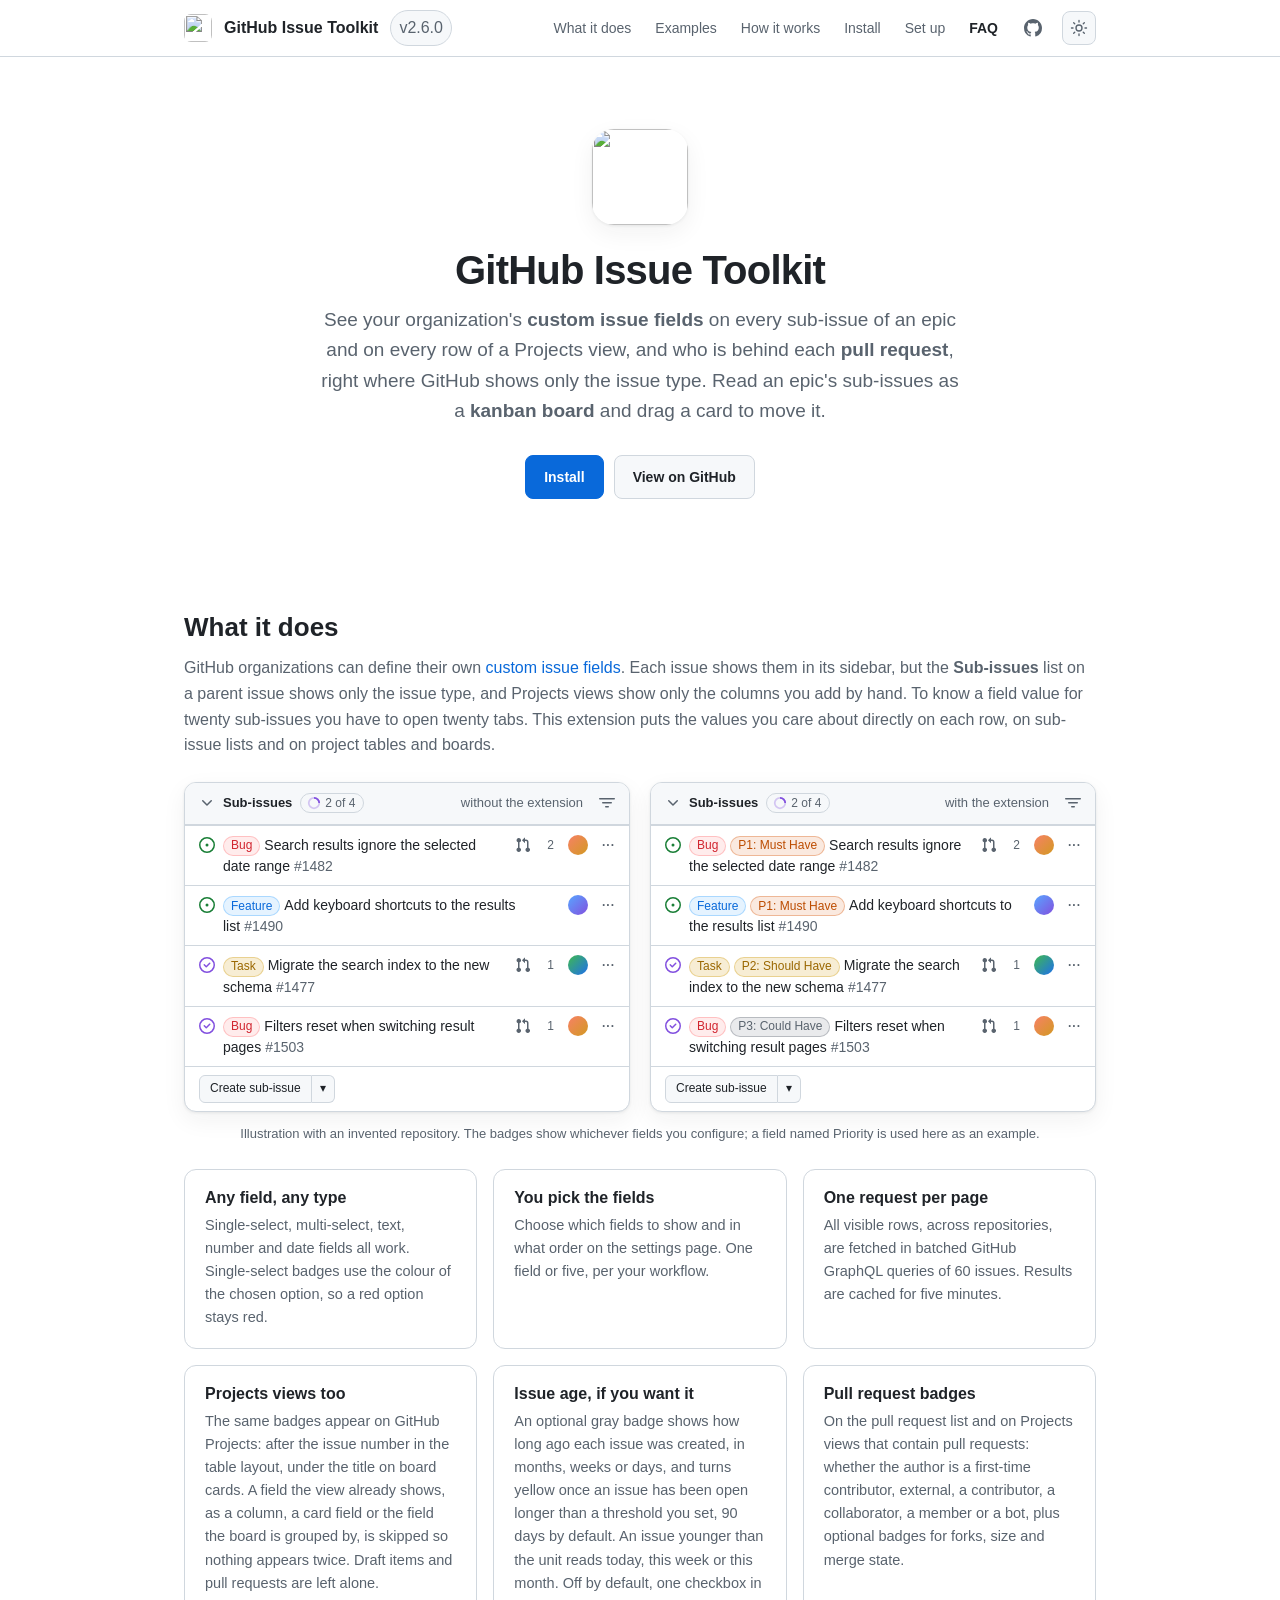
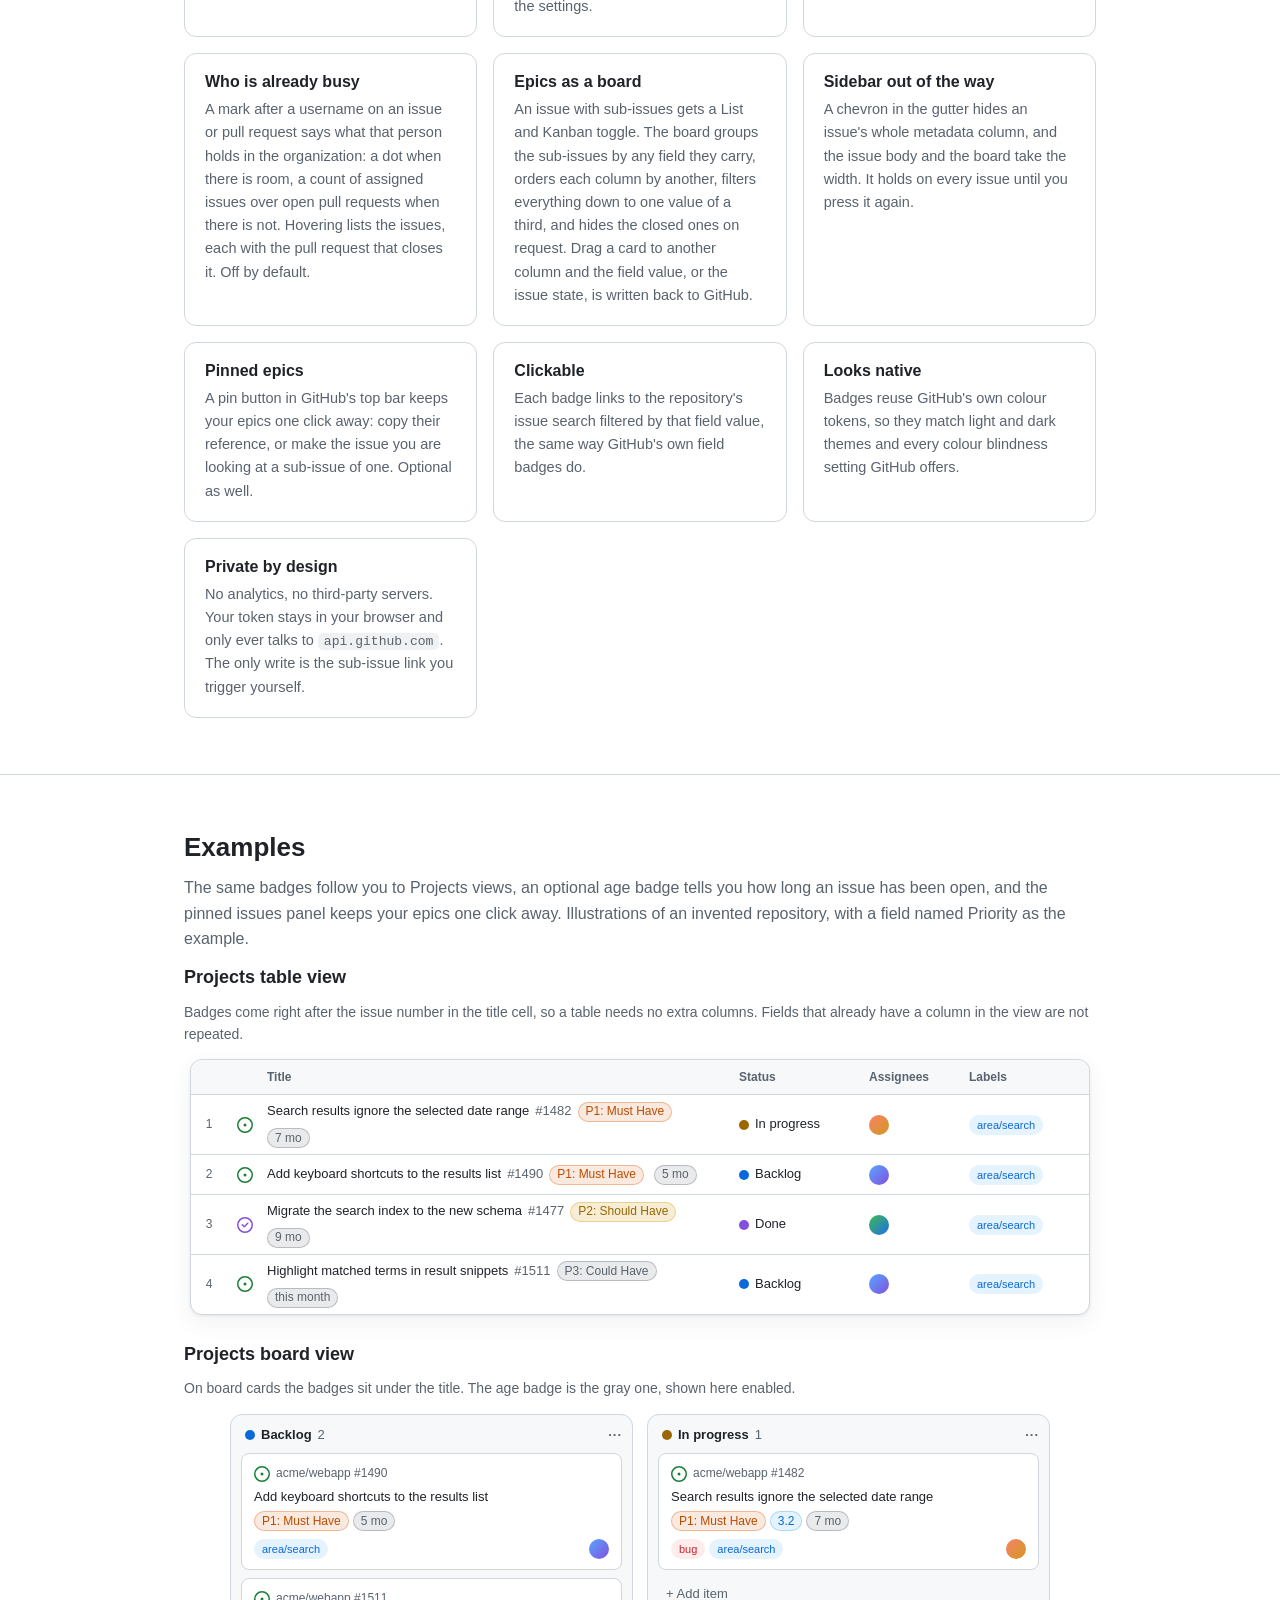
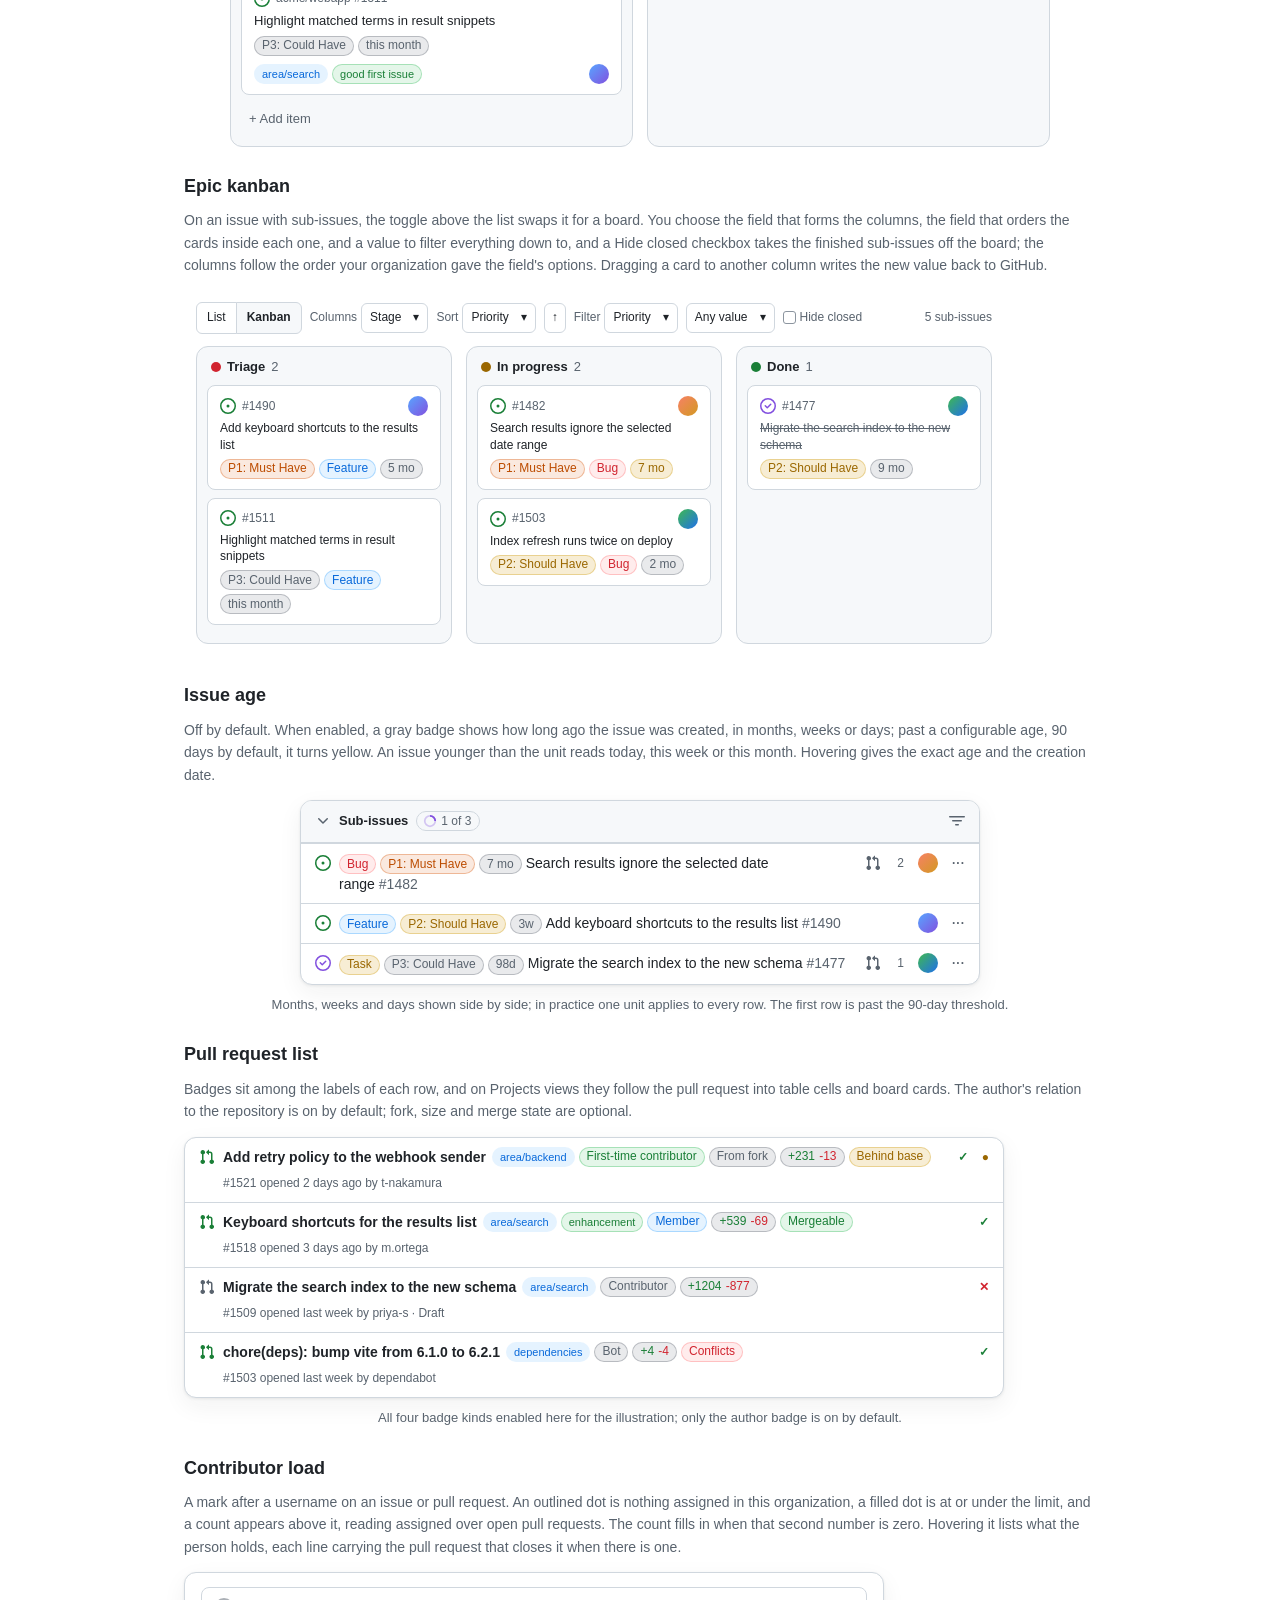
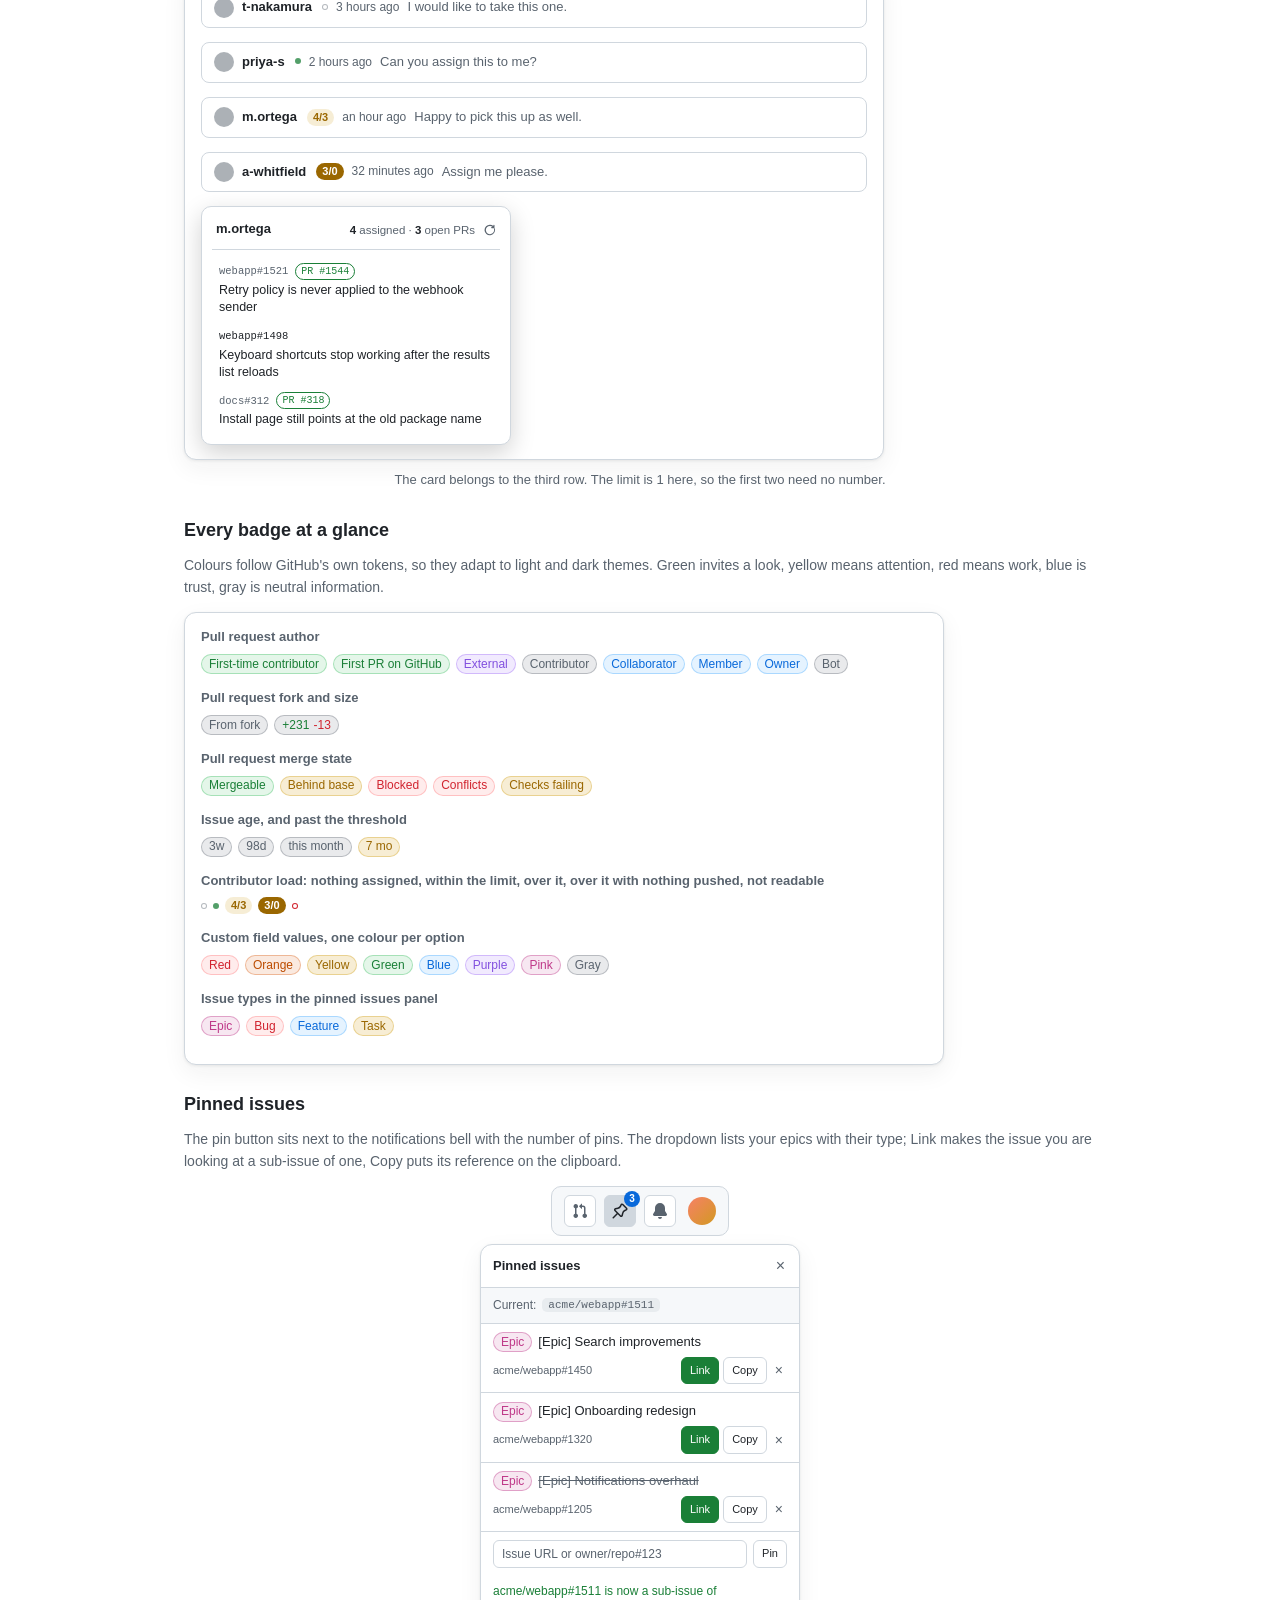
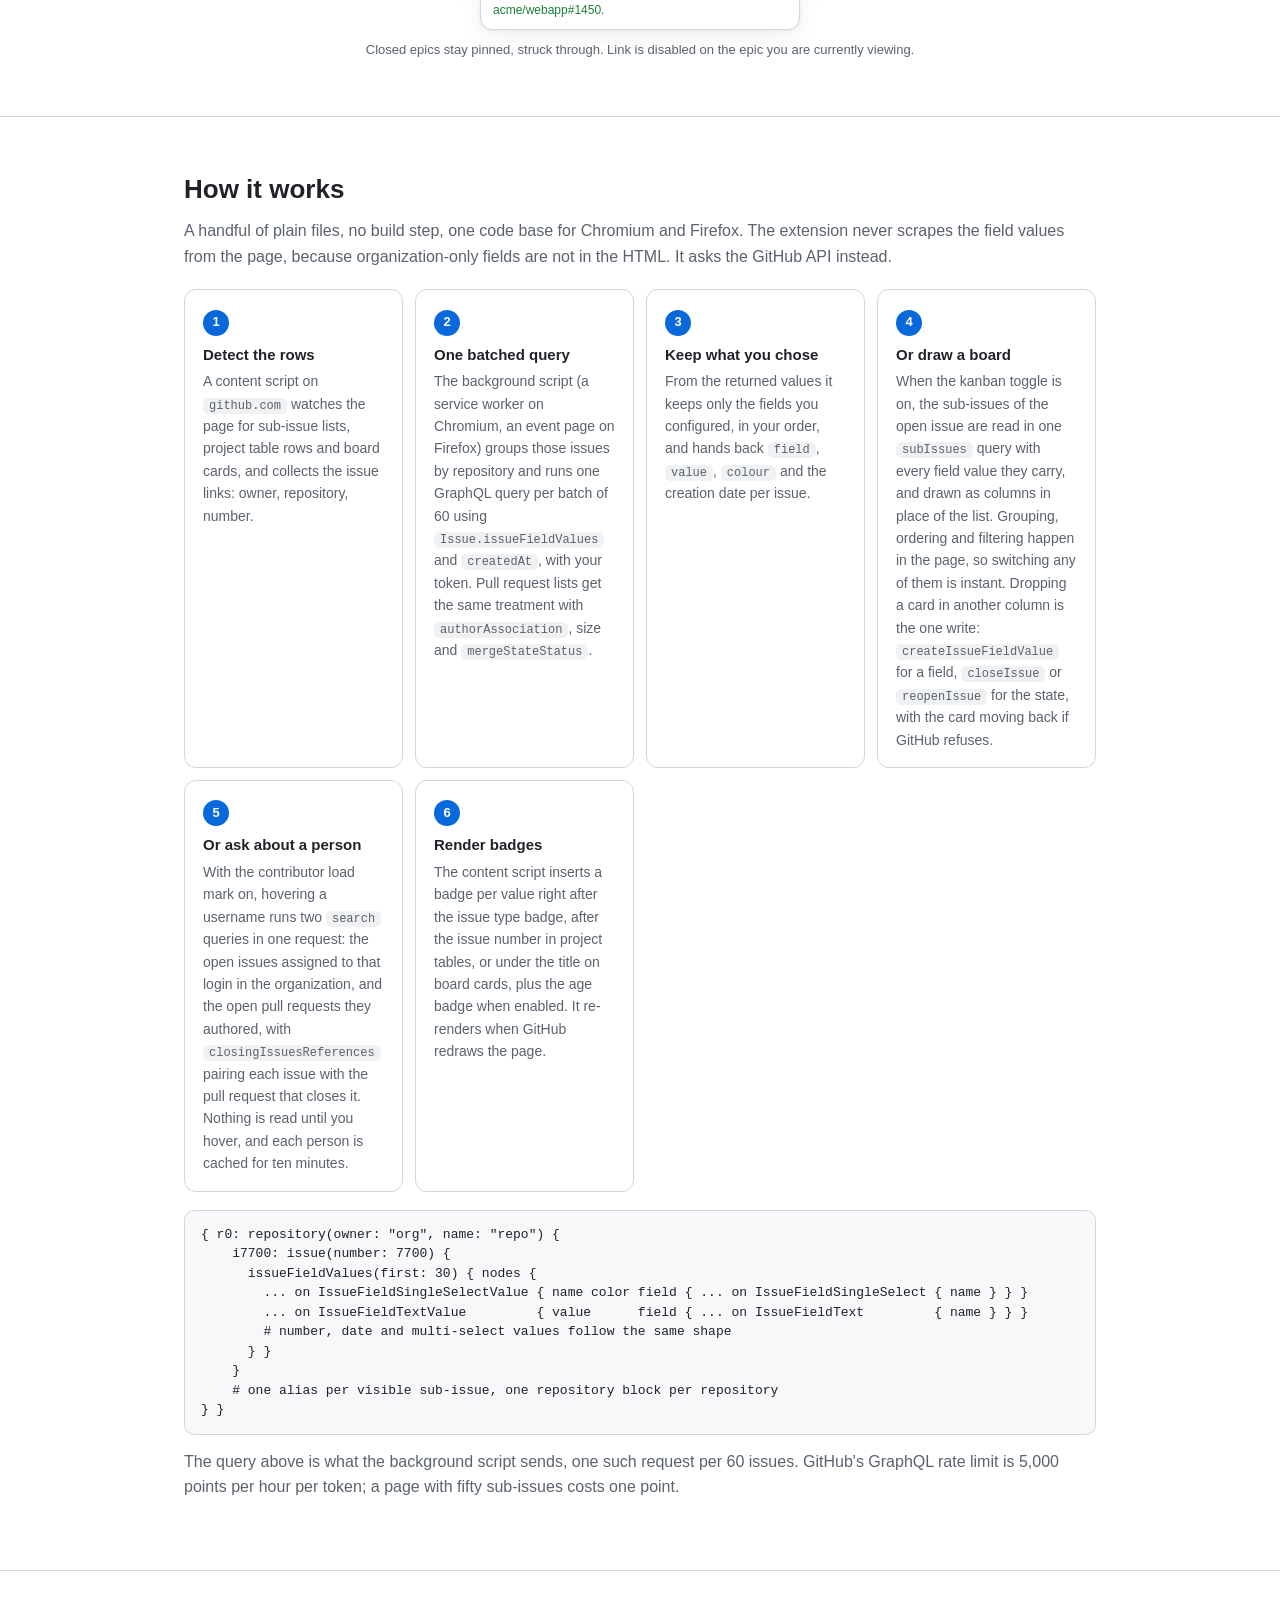
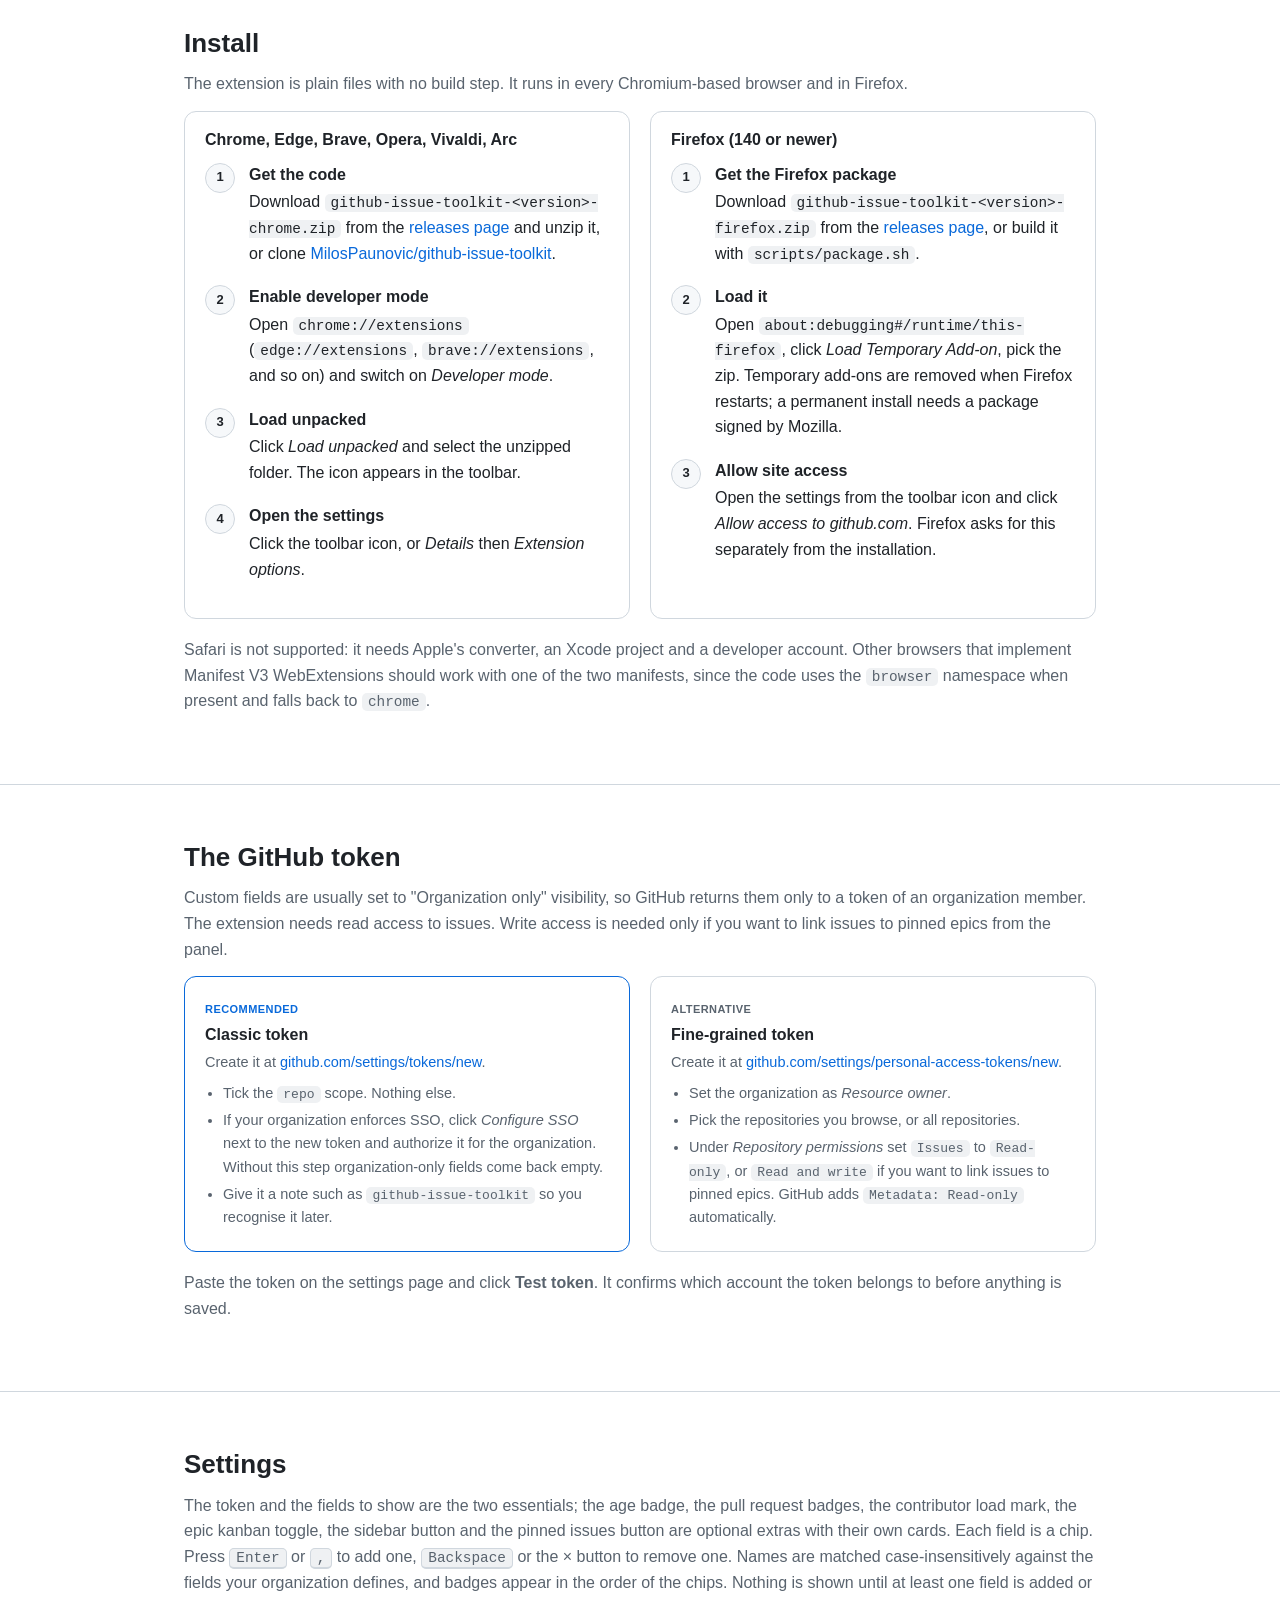
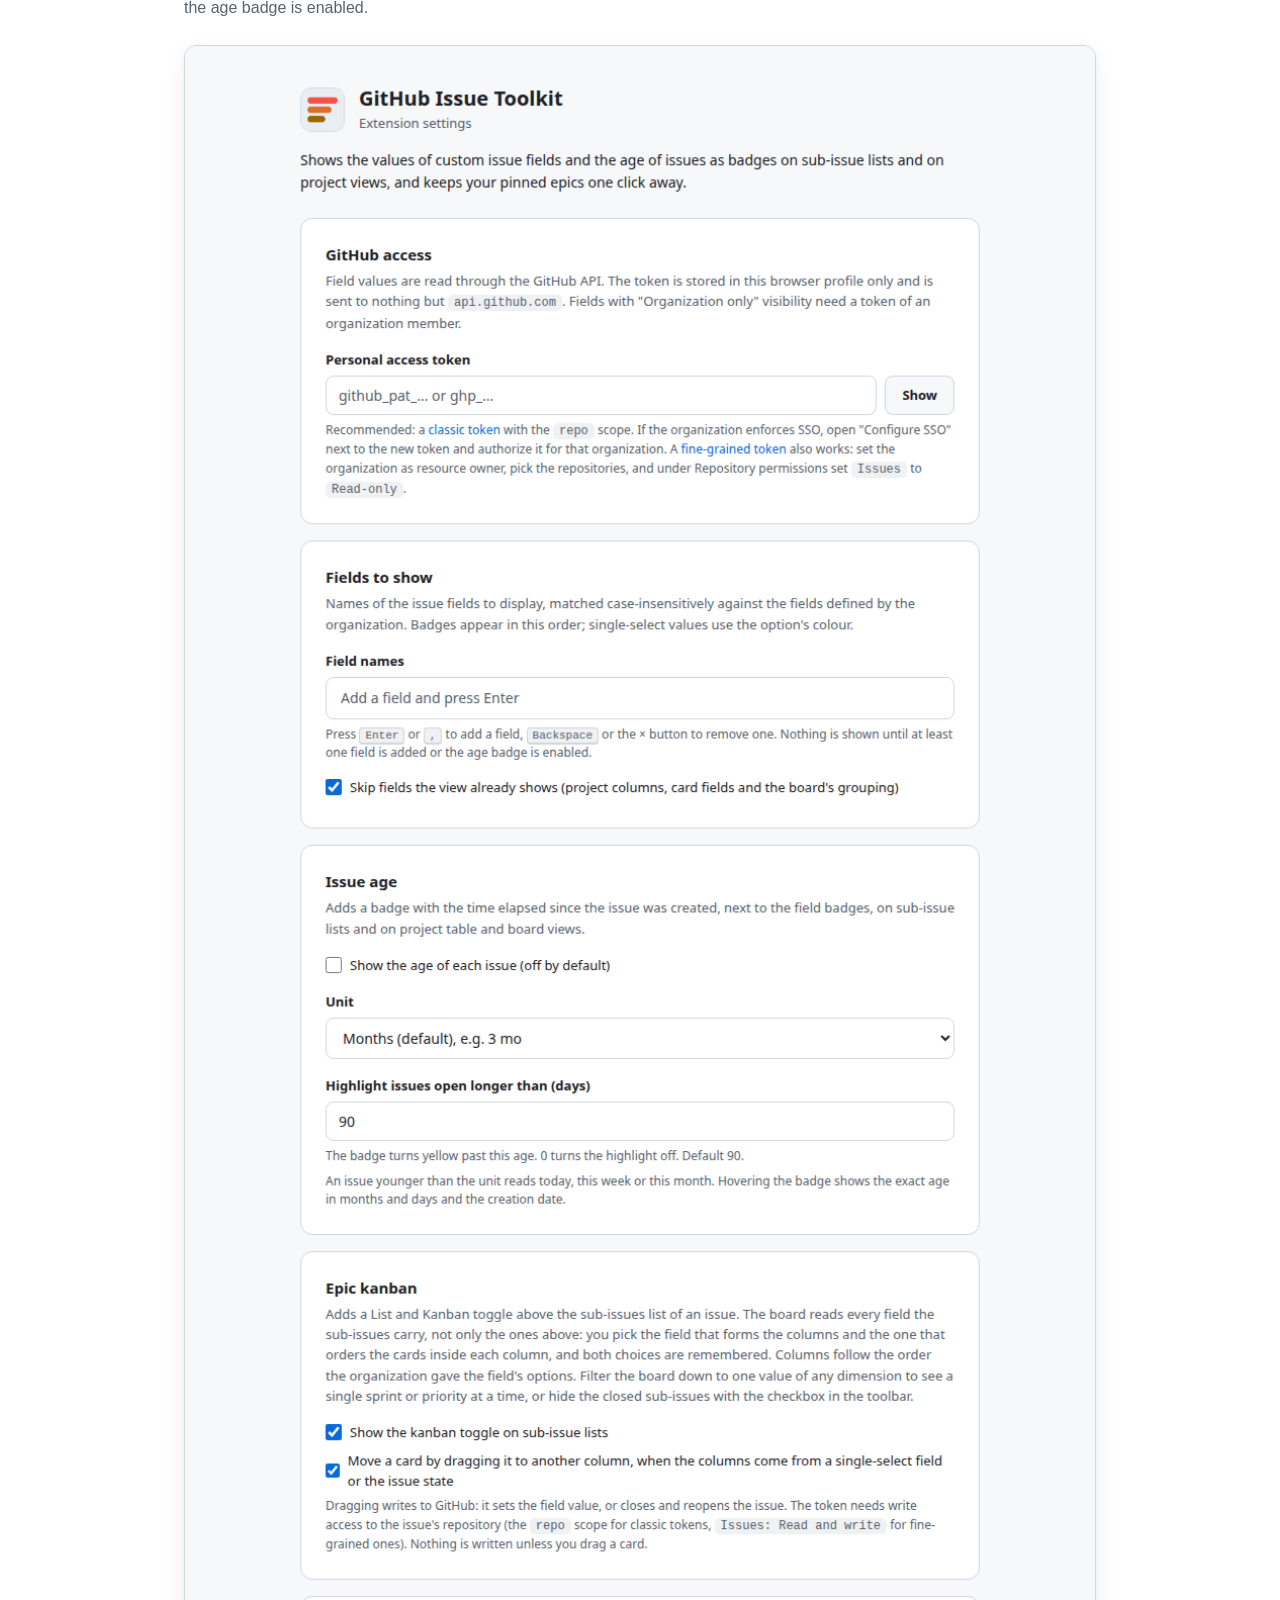
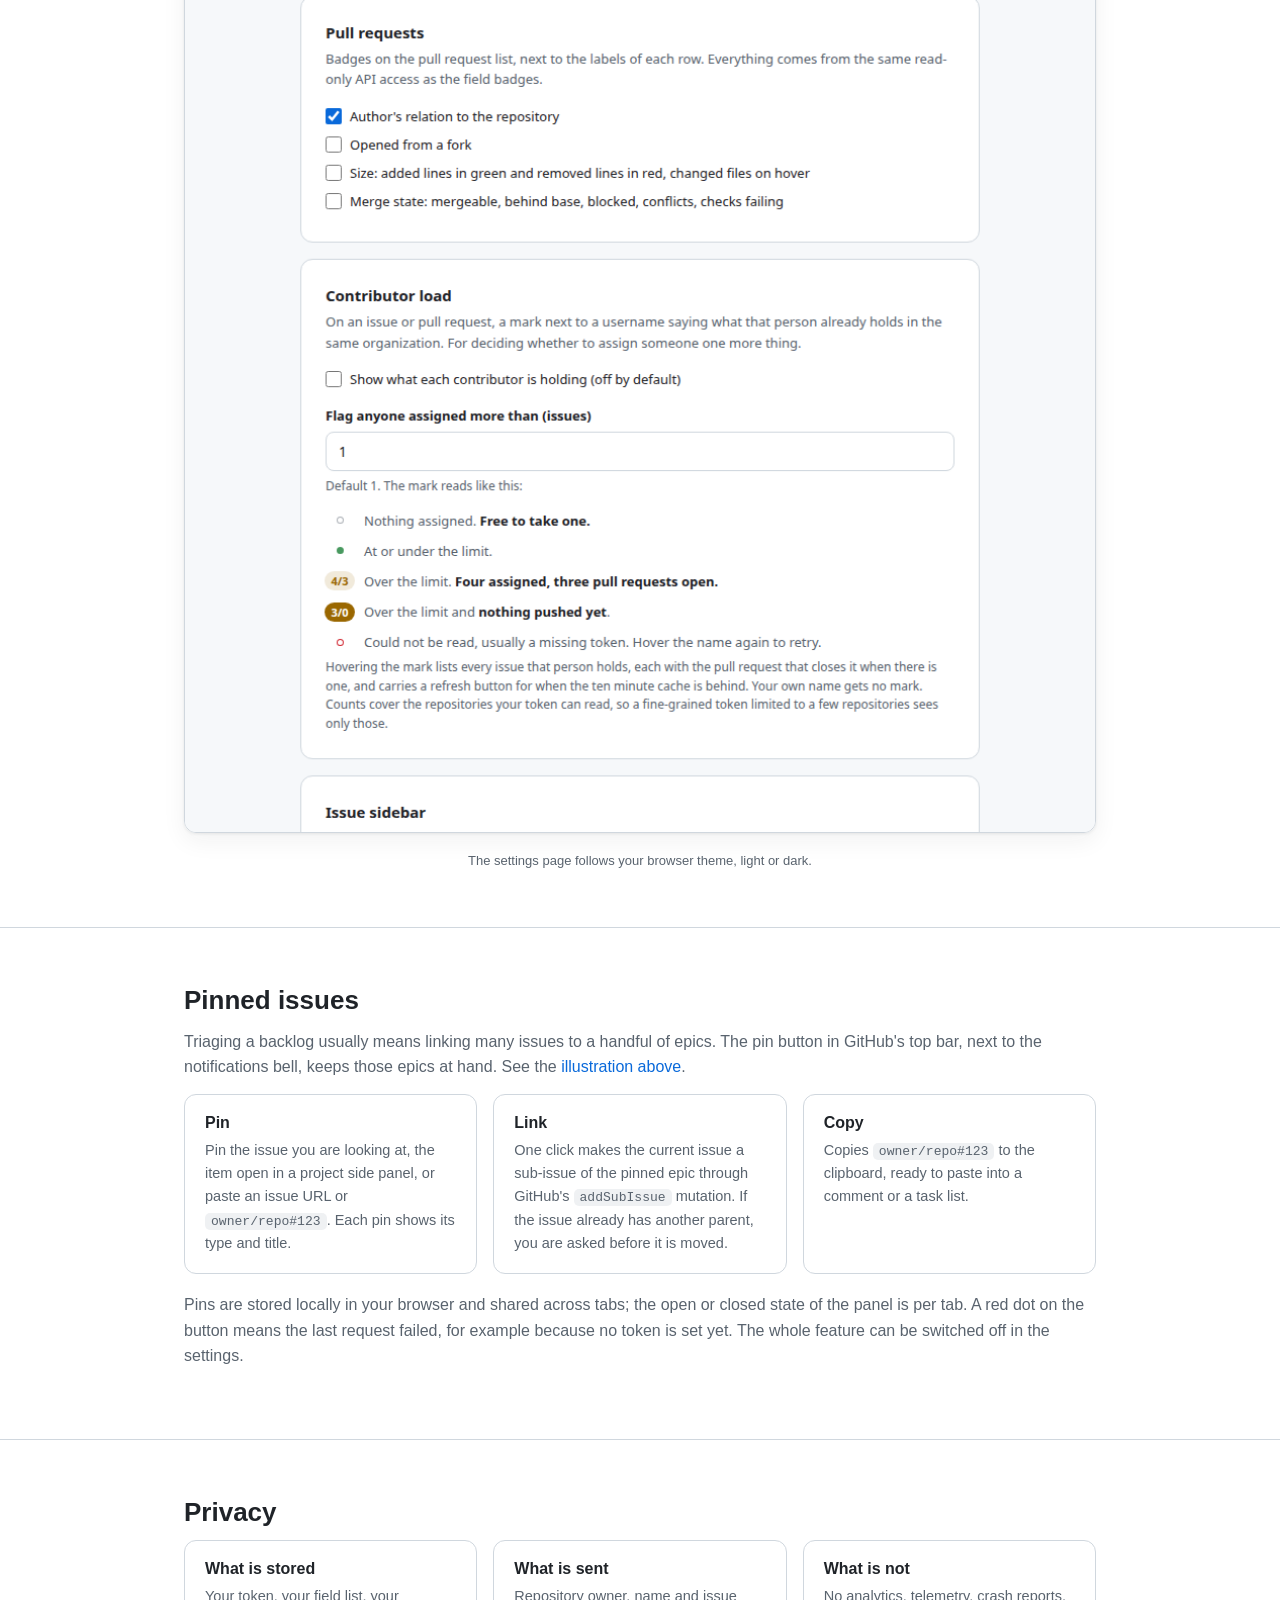
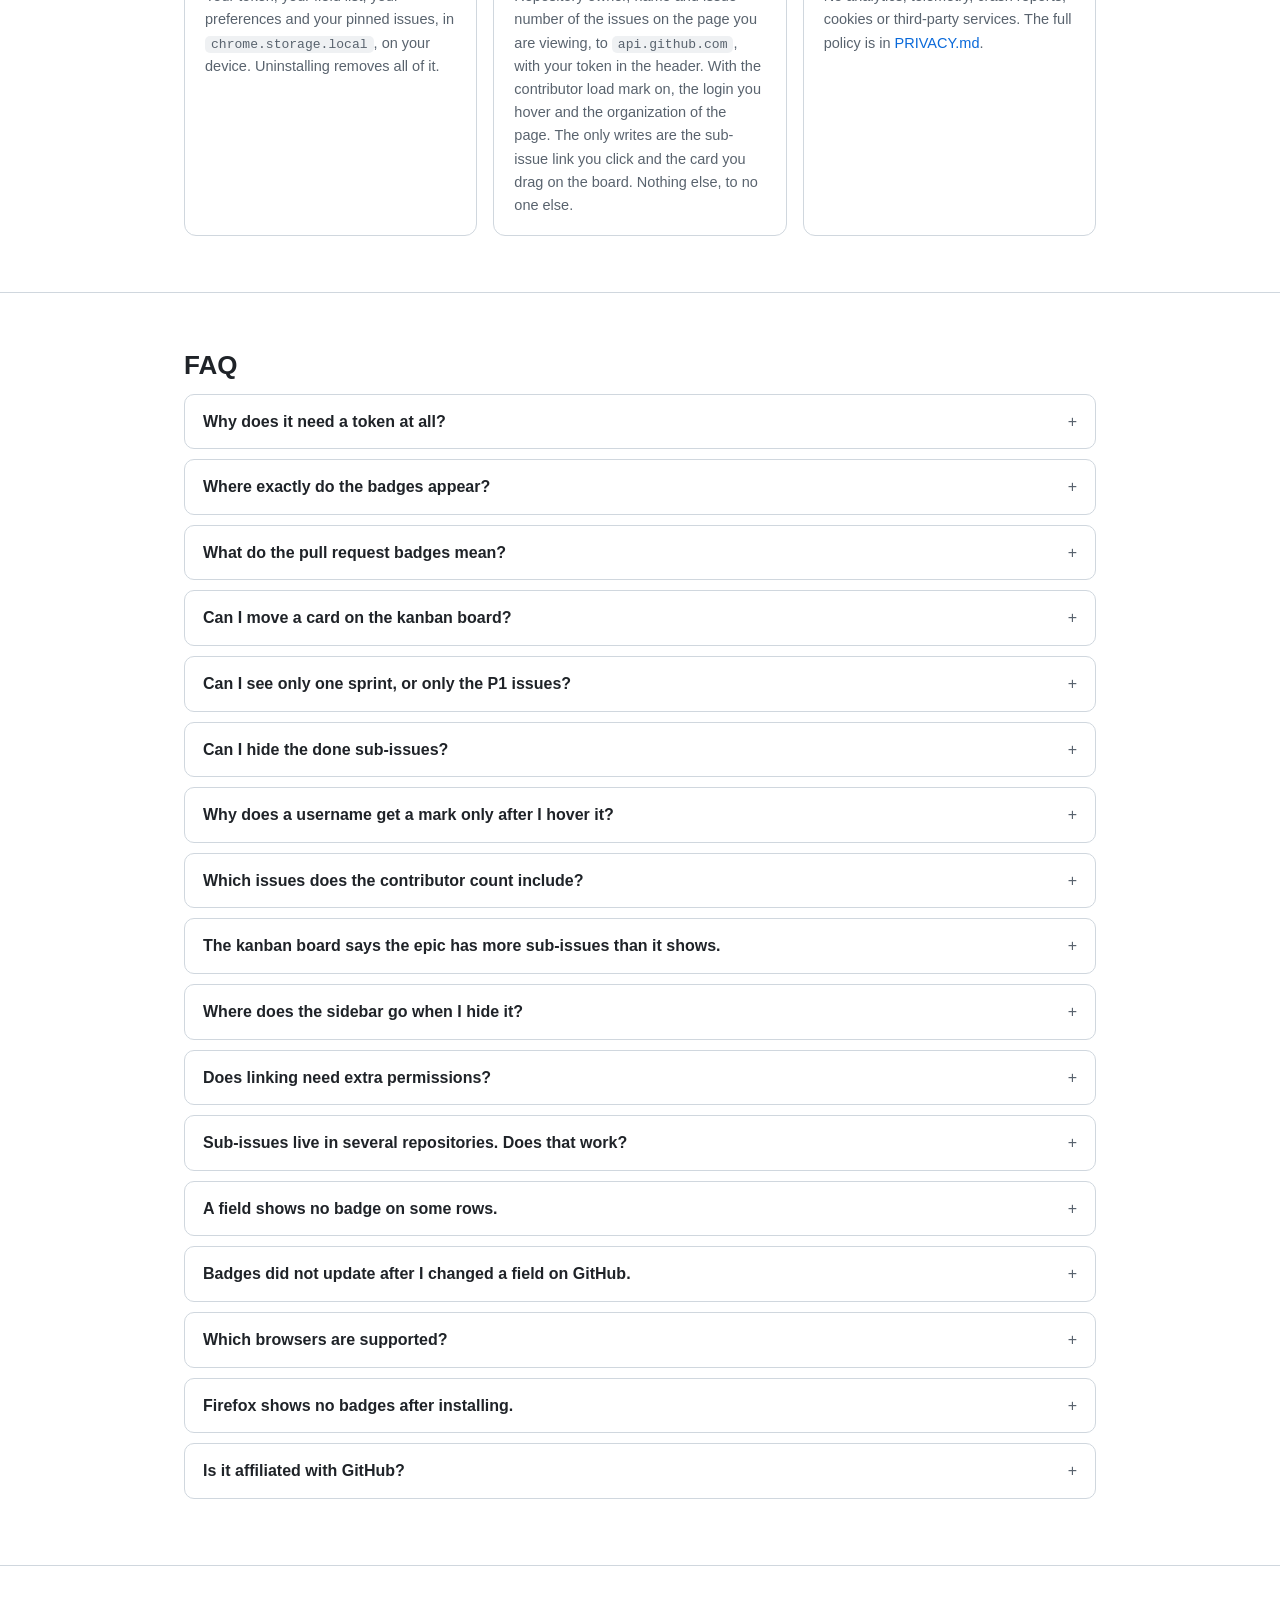
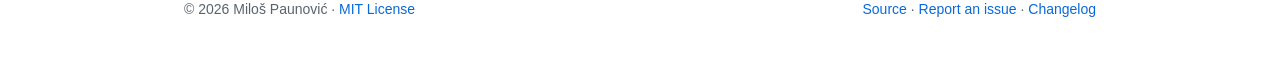
==== commit 71fe9a23: "chore: release the contributor load mark Ships the contributor load mark merged from the pull reques" ====
--- a/docs/index.html
+++ b/docs/index.html
@@ -337,7 +337,7 @@
       <img class="only-dark" src="icon-dark-48.png" alt="">
       <img class="only-light" src="icon-light-48.png" alt="">
       <a class="brand" href="#top">GitHub Issue Toolkit</a>
-      <a class="version" id="version" href="https://github.com/MilosPaunovic/github-issue-toolkit/releases/latest" title="Latest release">v2.5.0</a>
+      <a class="version" id="version" href="https://github.com/MilosPaunovic/github-issue-toolkit/releases/latest" title="Latest release">v2.6.0</a>
       <div class="links" id="site-menu">
         <a class="link" href="#what">What it does</a>
         <a class="link" href="#examples">Examples</a>
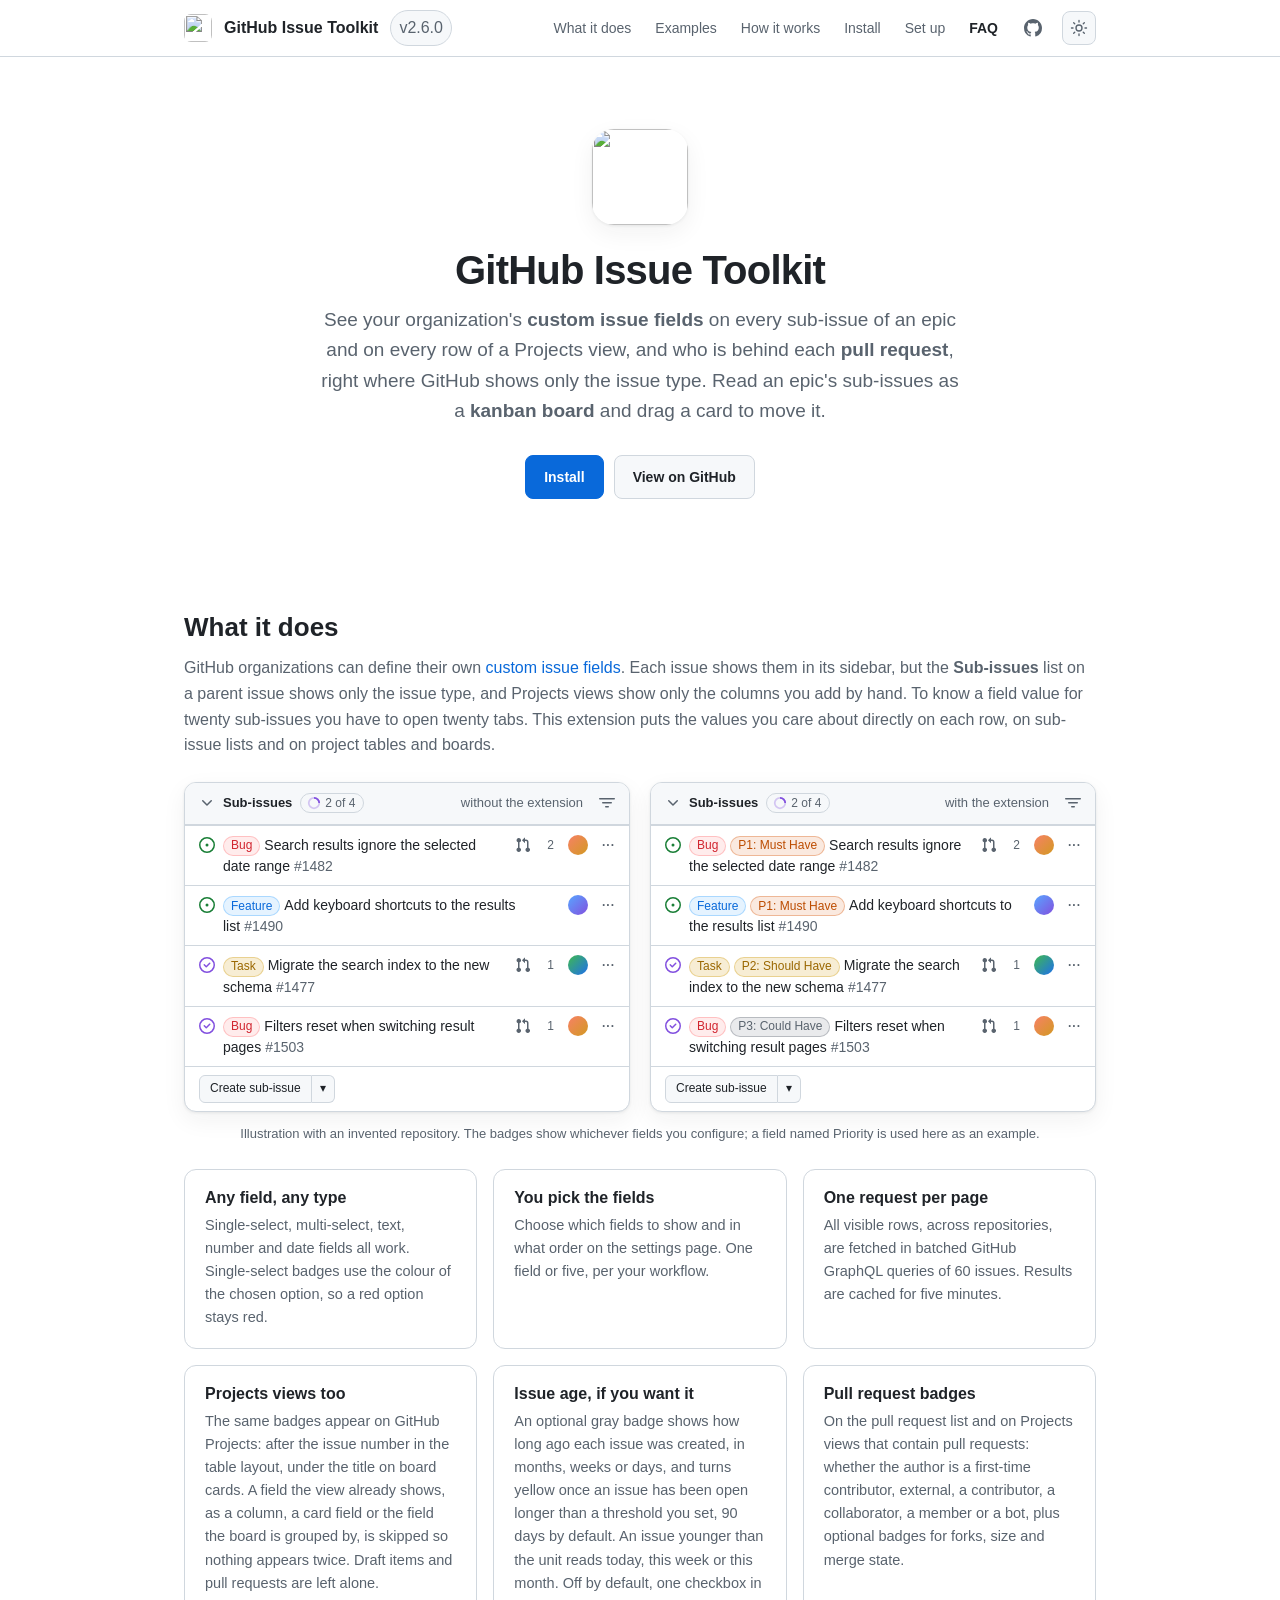
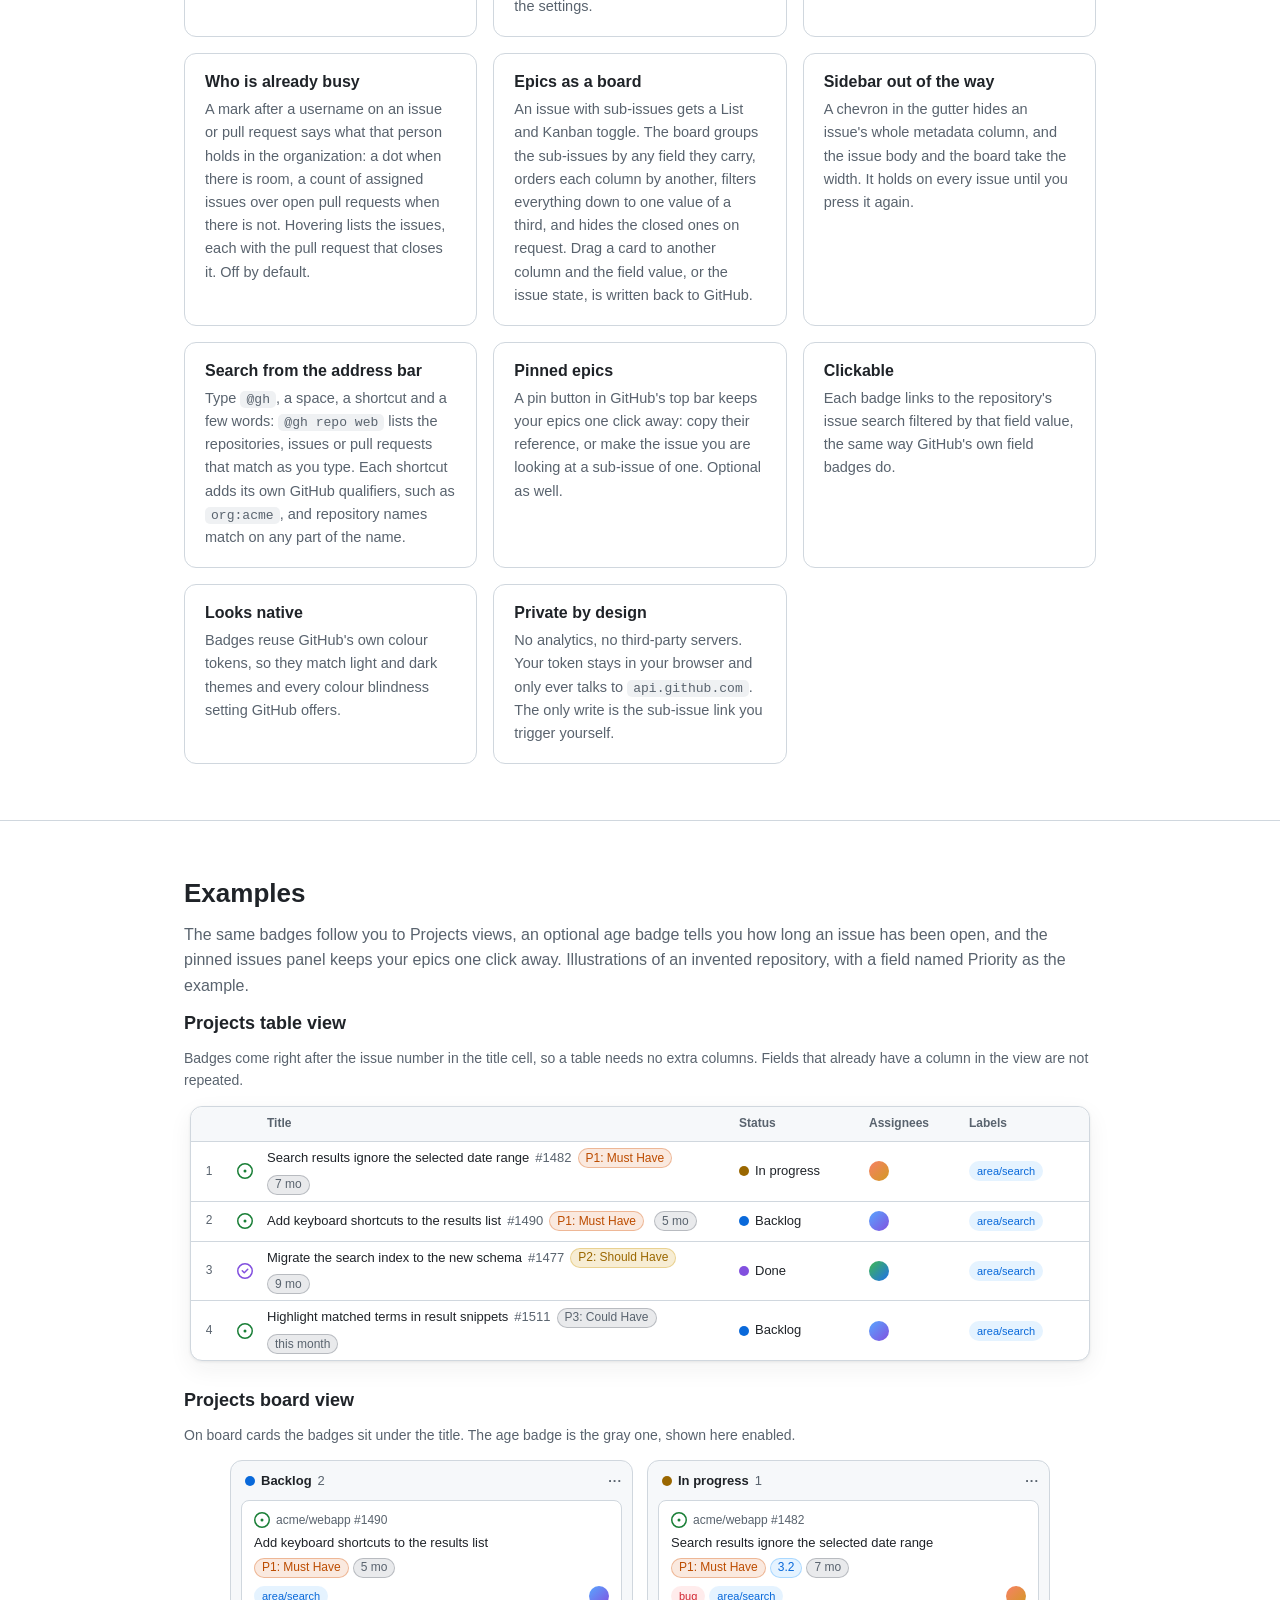
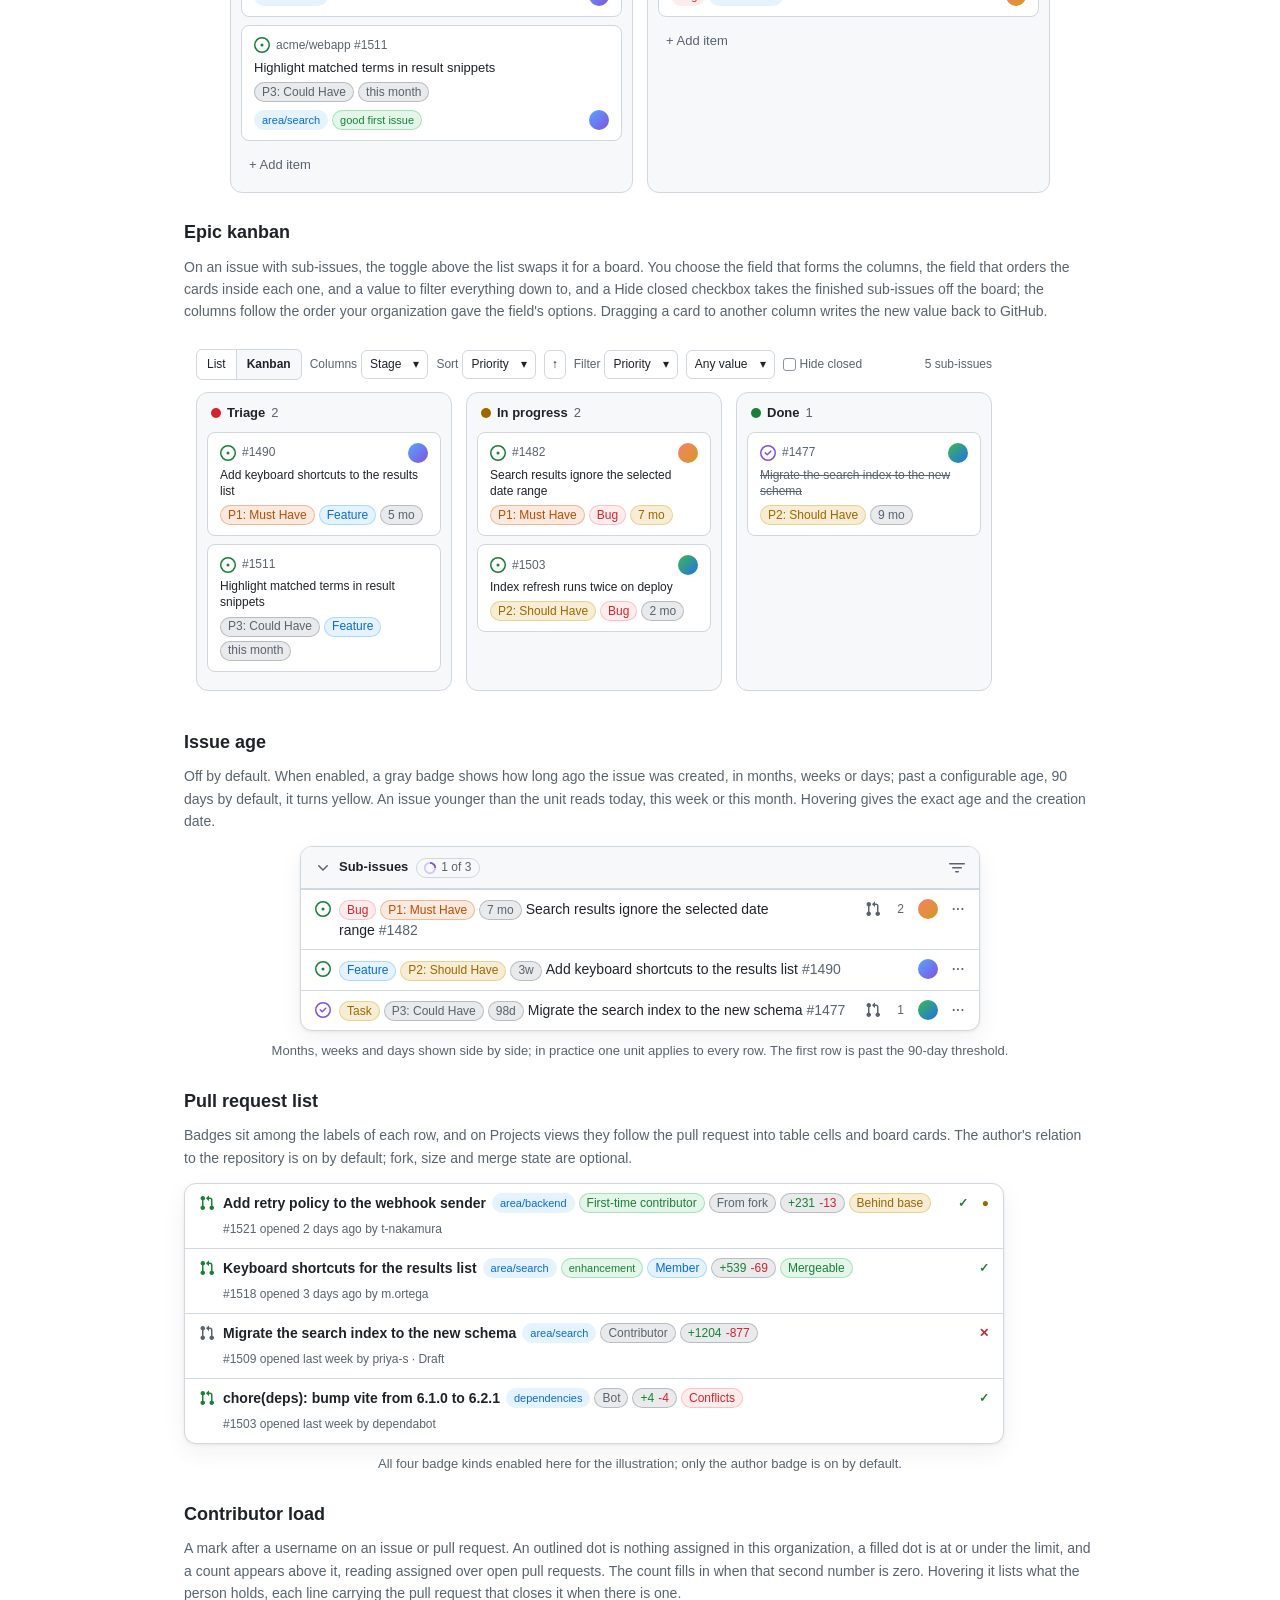
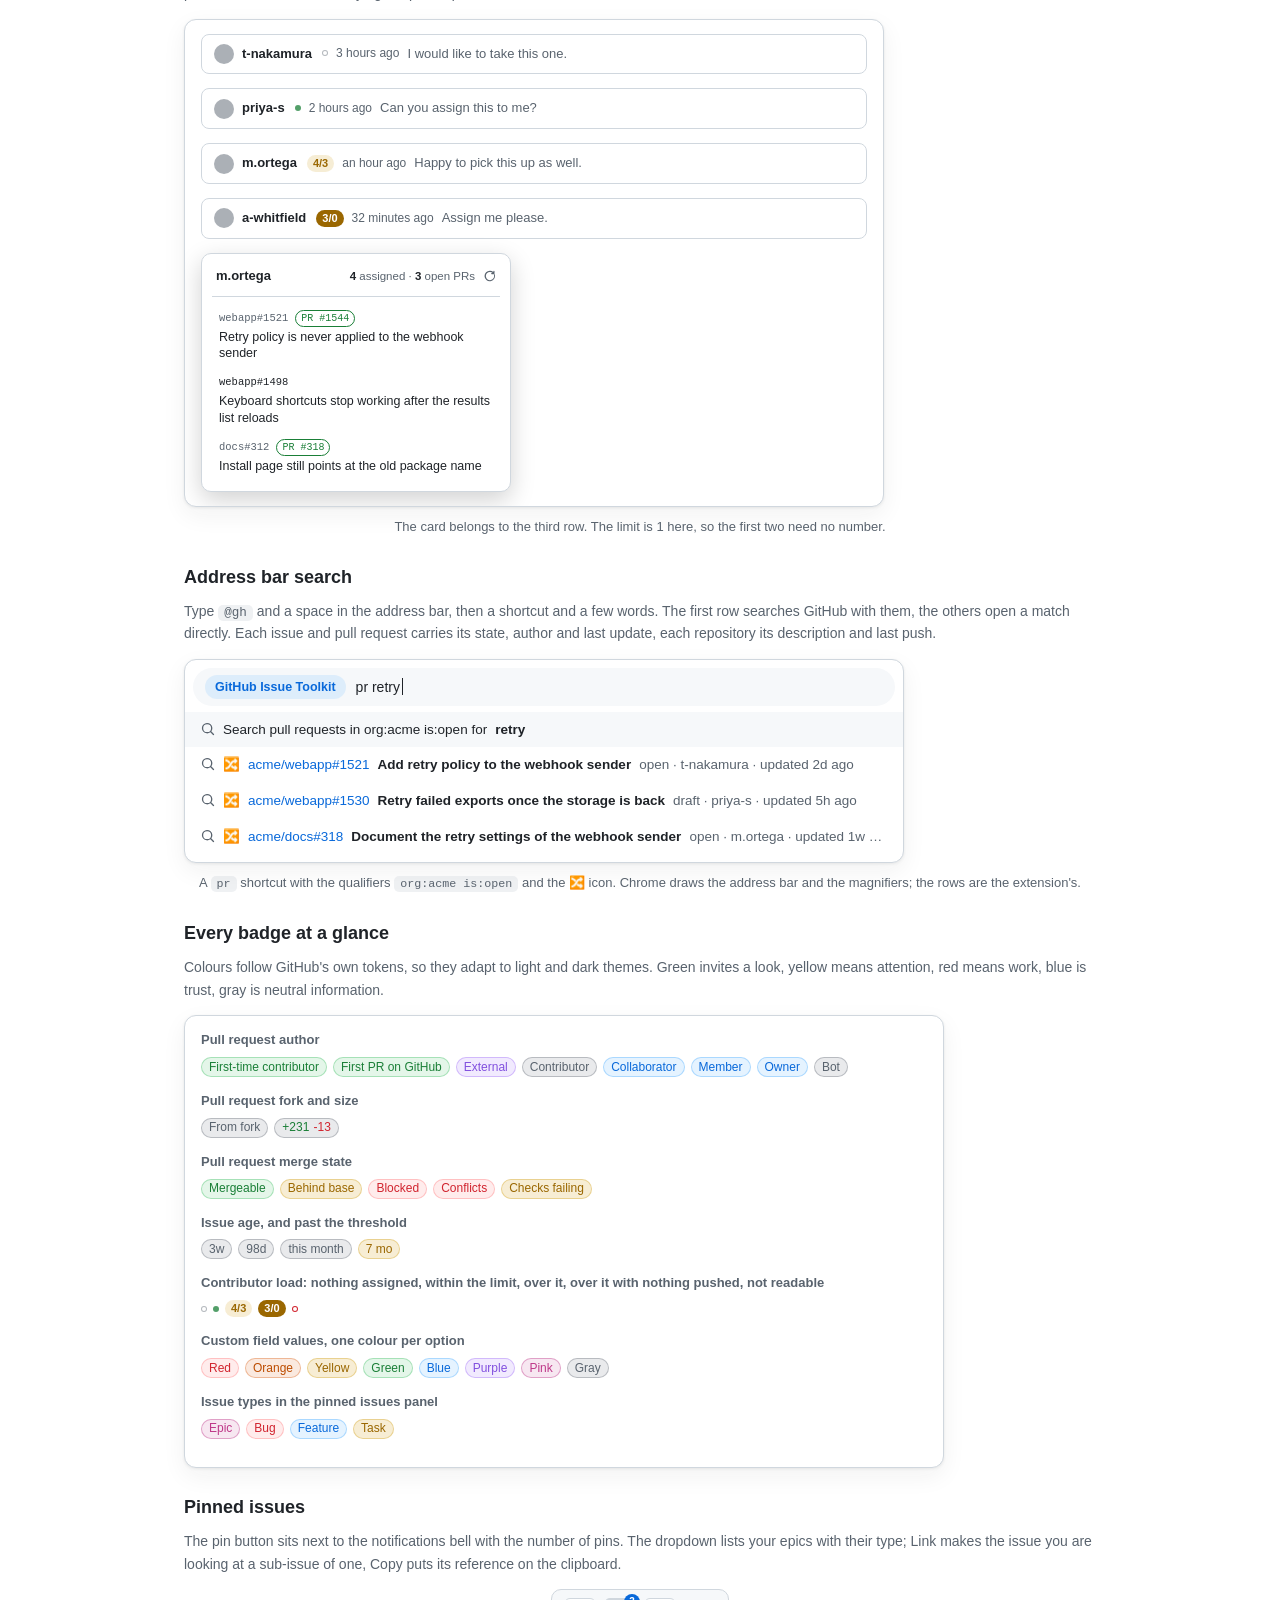
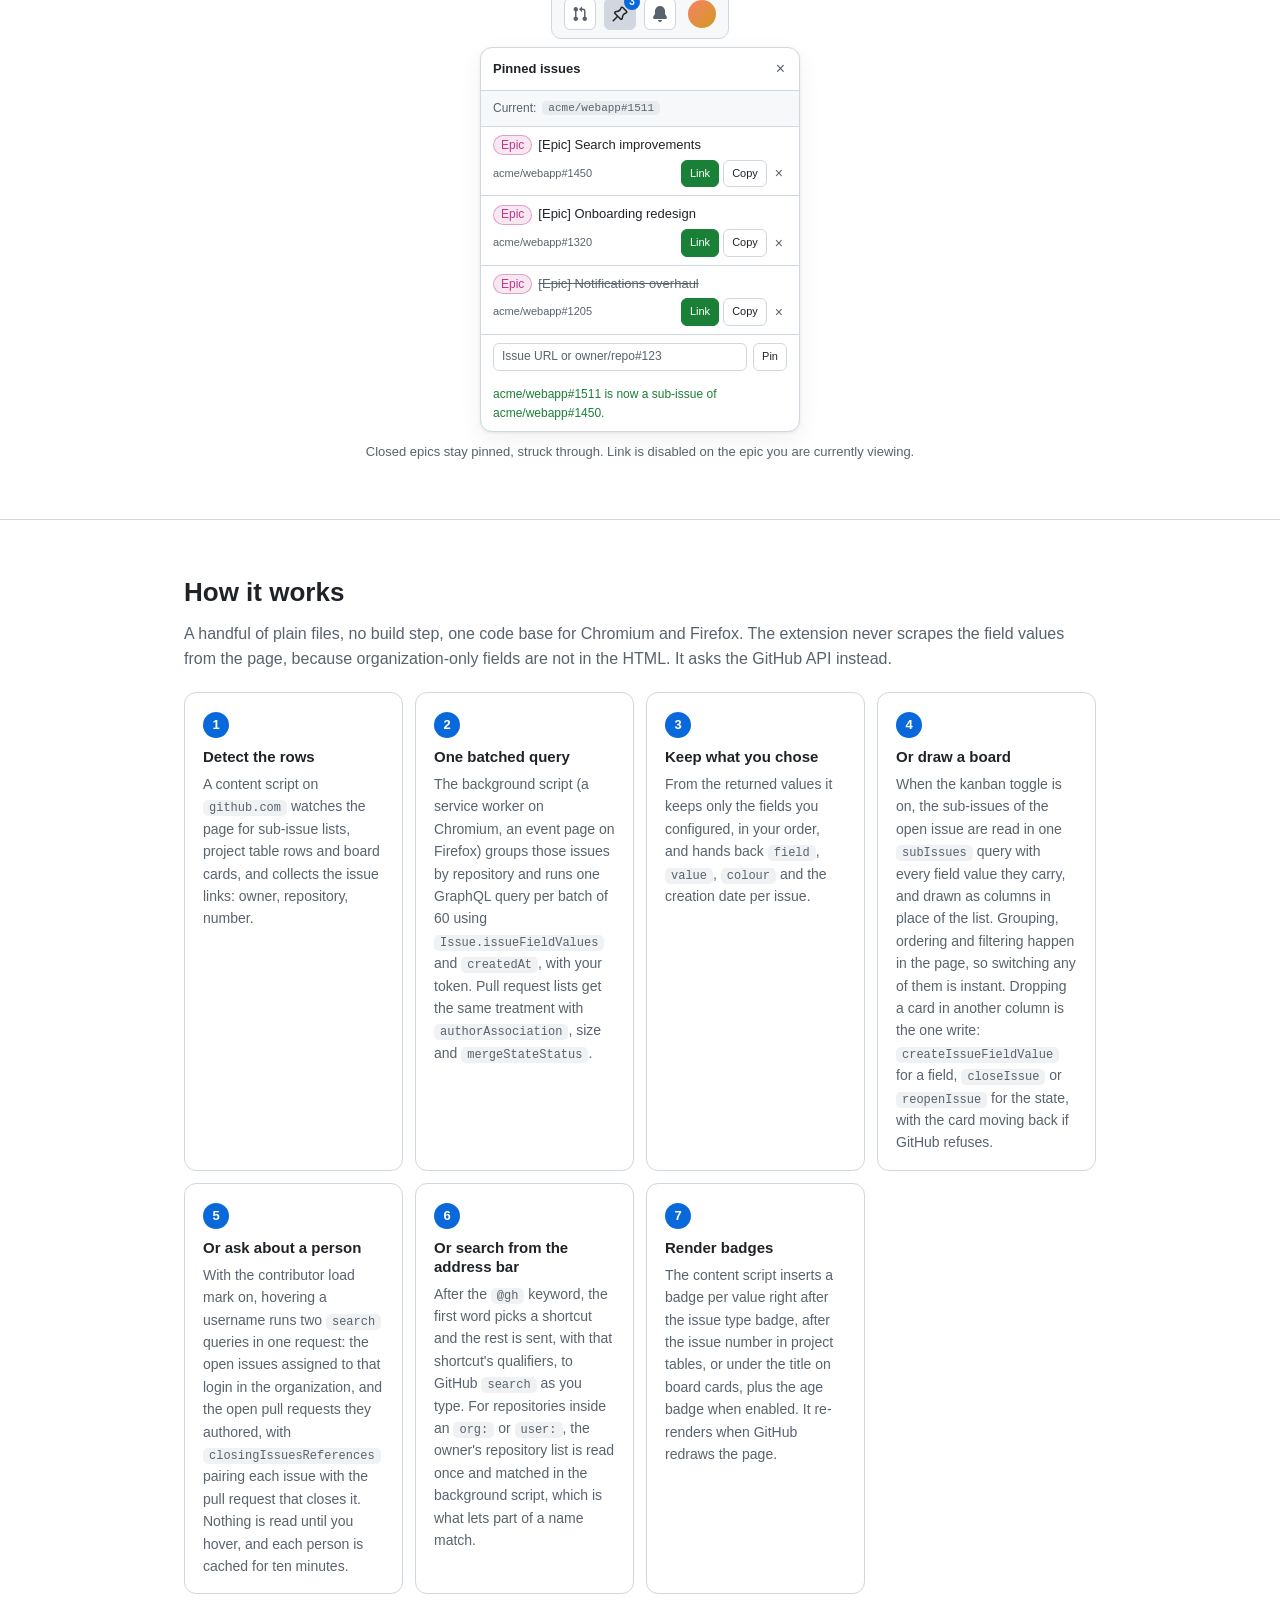
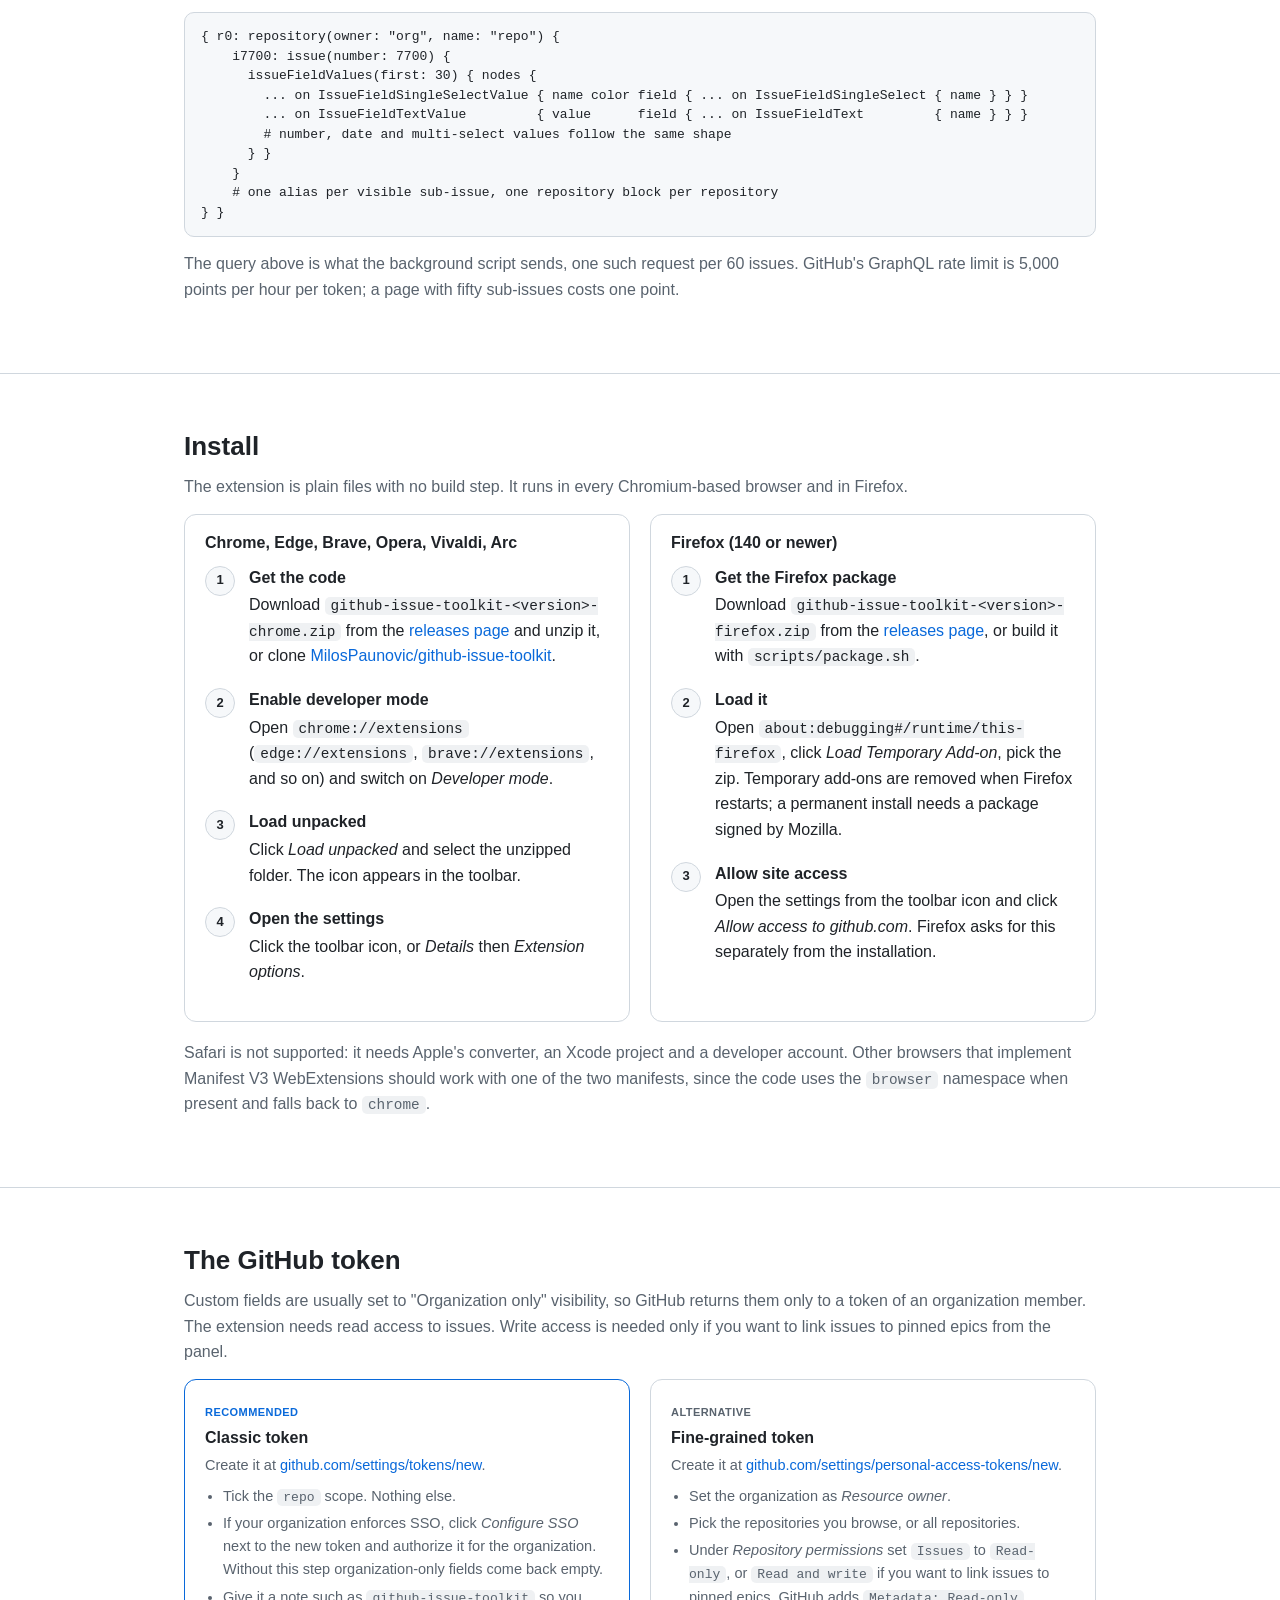
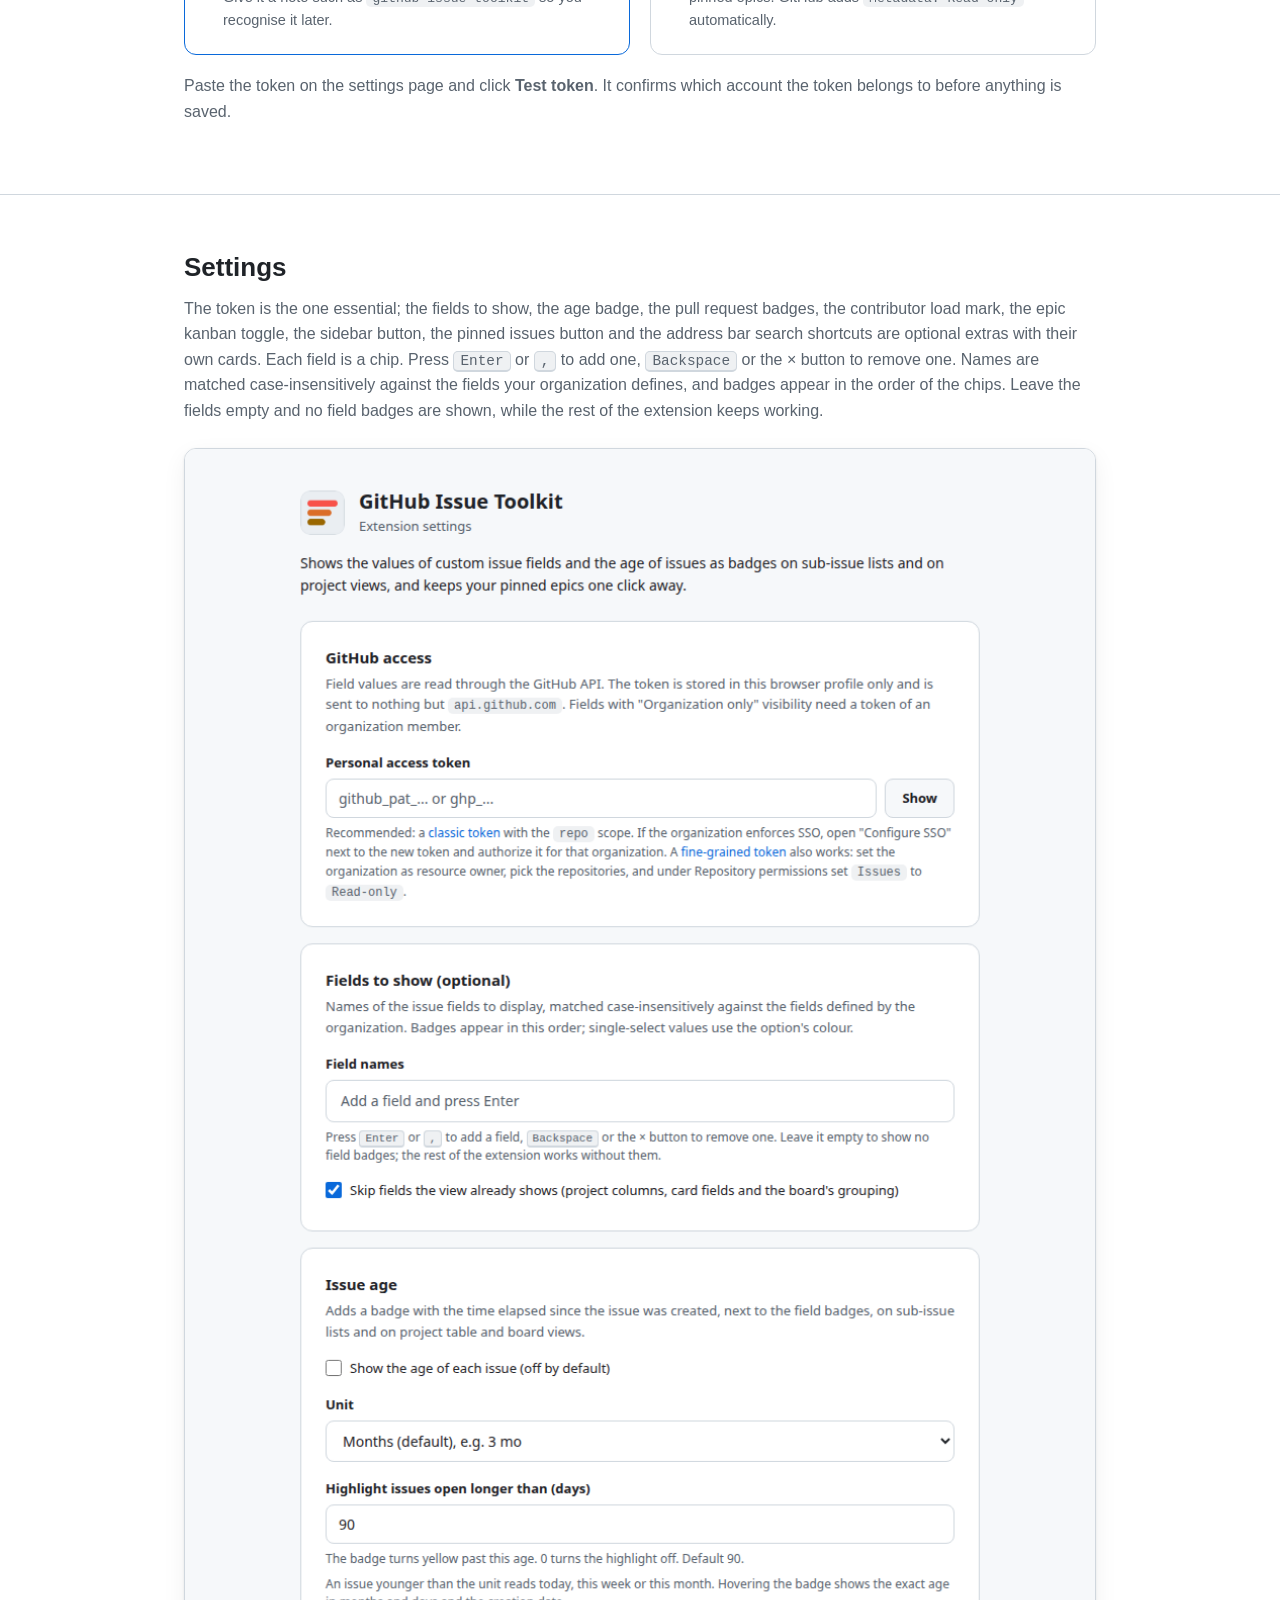
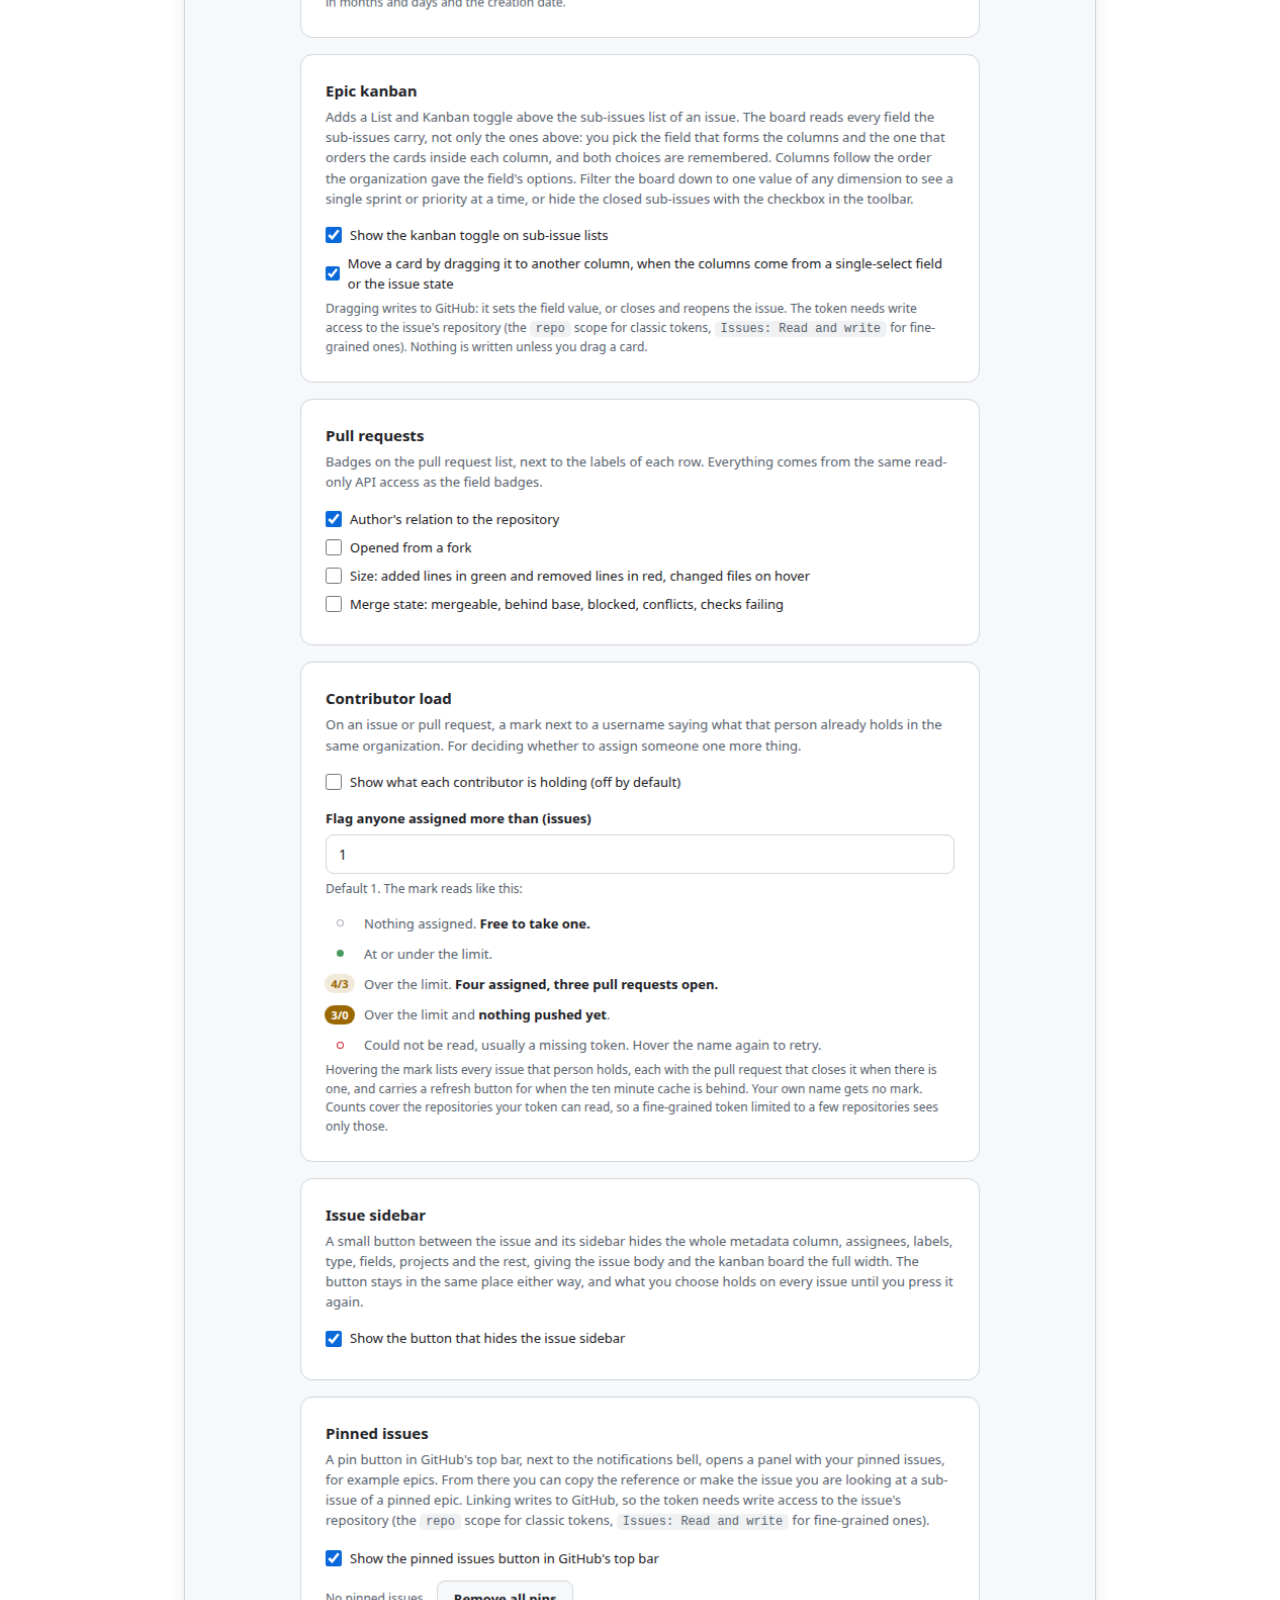
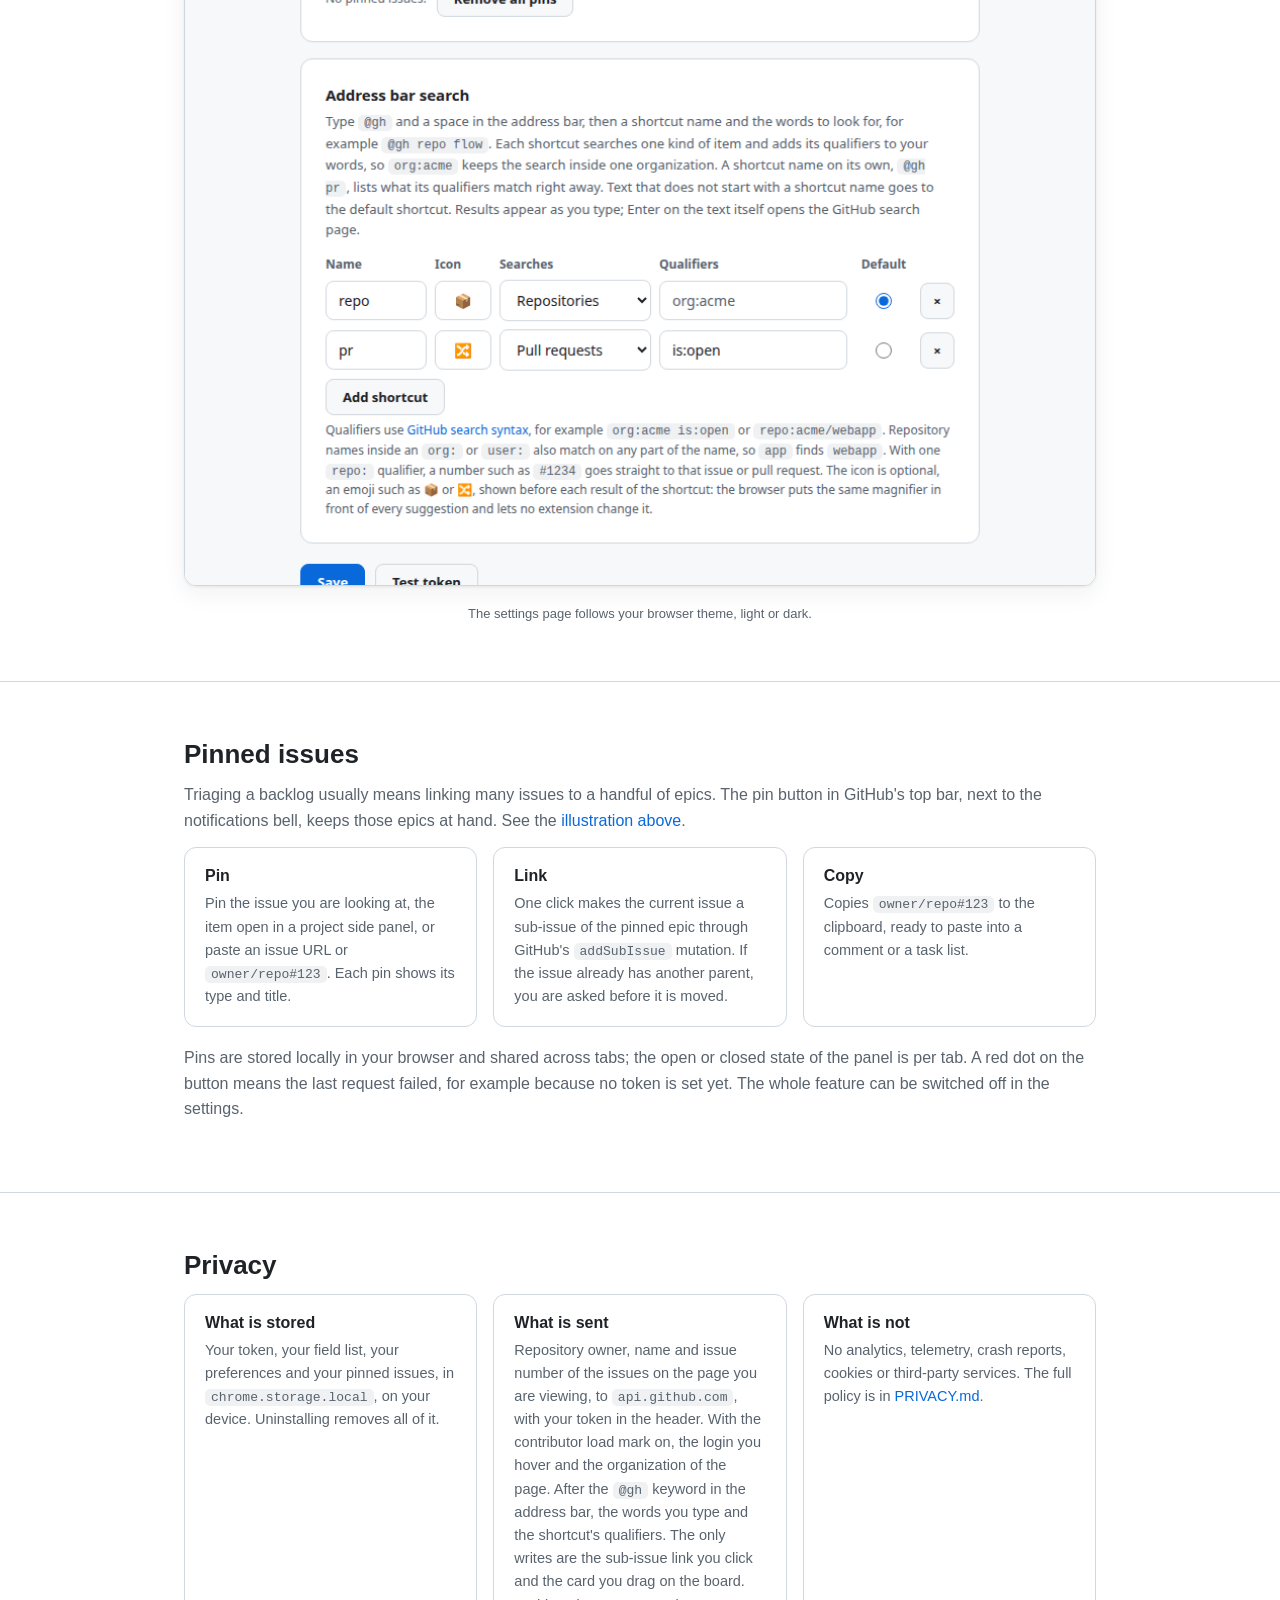
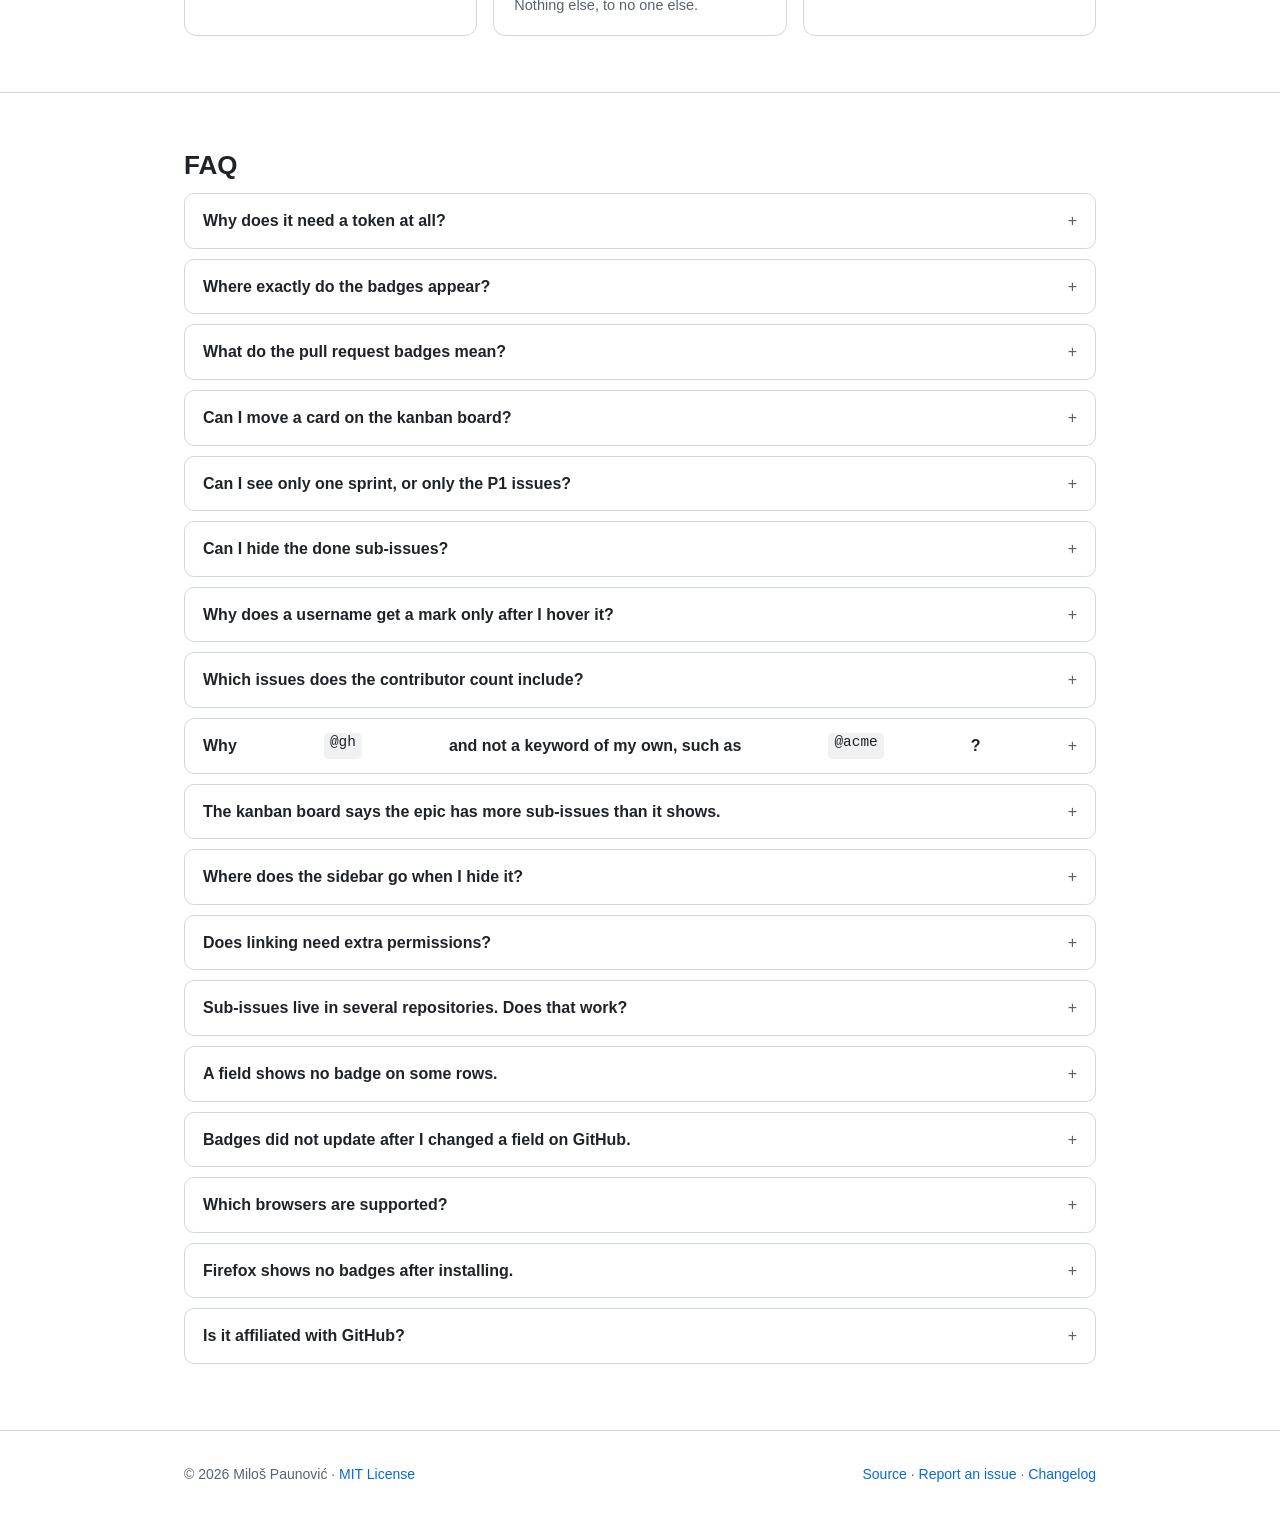
==== commit 4bf6da8f: "feat(search): search github from the address bar with @gh shortcuts (#8) Typing `@gh` and a space in" ====
--- a/docs/index.html
+++ b/docs/index.html
@@ -329,6 +329,16 @@
     .mock-load .cpr { padding: 0 5px; border: 1px solid var(--success); border-radius: 9999px; font-family: ui-monospace, SFMono-Regular, Menlo, monospace; font-size: 10px; line-height: 15px; color: var(--success); }
     .mock-load .ct { font-size: 12.5px; line-height: 1.35; }
       .mock-load .crf { width: 12px; height: 12px; fill: var(--fg-muted); flex: none; }
+    .mock-omni { padding: 8px 0; overflow: hidden; }
+    .mock-omni .bar { display: flex; align-items: center; gap: 10px; margin: 0 8px 6px; padding: 7px 12px; border-radius: 9999px; background: var(--bg-muted); font-size: 14px; }
+    .mock-omni .kw { padding: 2px 10px; border-radius: 9999px; background: var(--info-bg); color: var(--accent); font-size: 12.5px; font-weight: 600; white-space: nowrap; }
+    .mock-omni .caret { width: 1px; height: 17px; margin-left: -8px; background: var(--fg); }
+    .mock-omni .sg { display: flex; align-items: baseline; gap: 8px; padding: 7px 16px; font-size: 13.5px; white-space: nowrap; overflow: hidden; }
+    .mock-omni .sg.sel { background: var(--bg-muted); }
+    .mock-omni .sg svg { width: 14px; height: 14px; fill: var(--fg-muted); flex: none; position: relative; top: 2px; }
+    .mock-omni .sg b { font-weight: 600; }
+    .mock-omni .u { color: var(--accent); }
+    .mock-omni .dim { color: var(--fg-muted); overflow: hidden; text-overflow: ellipsis; }
   </style>
 </head>
 <body>
@@ -406,6 +416,7 @@
         <div class="card"><h3>Who is already busy</h3><p>A mark after a username on an issue or pull request says what that person holds in the organization: a dot when there is room, a count of assigned issues over open pull requests when there is not. Hovering lists the issues, each with the pull request that closes it. Off by default.</p></div>
         <div class="card"><h3>Epics as a board</h3><p>An issue with sub-issues gets a List and Kanban toggle. The board groups the sub-issues by any field they carry, orders each column by another, filters everything down to one value of a third, and hides the closed ones on request. Drag a card to another column and the field value, or the issue state, is written back to GitHub.</p></div>
         <div class="card"><h3>Sidebar out of the way</h3><p>A chevron in the gutter hides an issue's whole metadata column, and the issue body and the board take the width. It holds on every issue until you press it again.</p></div>
+        <div class="card"><h3>Search from the address bar</h3><p>Type <code>@gh</code>, a space, a shortcut and a few words: <code>@gh repo web</code> lists the repositories, issues or pull requests that match as you type. Each shortcut adds its own GitHub qualifiers, such as <code>org:acme</code>, and repository names match on any part of the name.</p></div>
         <div class="card"><h3>Pinned epics</h3><p>A pin button in GitHub's top bar keeps your epics one click away: copy their reference, or make the issue you are looking at a sub-issue of one. Optional as well.</p></div>
         <div class="card"><h3>Clickable</h3><p>Each badge links to the repository's issue search filtered by that field value, the same way GitHub's own field badges do.</p></div>
         <div class="card"><h3>Looks native</h3><p>Badges reuse GitHub's own colour tokens, so they match light and dark themes and every colour blindness setting GitHub offers.</p></div>
@@ -509,6 +520,17 @@
       </div>
       <p class="example-caption">The card belongs to the third row. The limit is 1 here, so the first two need no number.</p>
 
+      <h3 style="margin-top:28px">Address bar search</h3>
+      <p class="muted" style="font-size:14px">Type <code>@gh</code> and a space in the address bar, then a shortcut and a few words. The first row searches GitHub with them, the others open a match directly. Each issue and pull request carries its state, author and last update, each repository its description and last push.</p>
+      <div class="panel gh-card mock-omni" id="ex-search" style="max-width:720px">
+        <div class="bar"><span class="kw">GitHub Issue Toolkit</span><span>pr retry</span><span class="caret"></span></div>
+        <div class="sg sel"><svg viewBox="0 0 16 16" aria-hidden="true"><path d="M10.68 11.74a6 6 0 0 1-7.922-8.982 6 6 0 0 1 8.982 7.922l3.04 3.04a.749.749 0 0 1-.326 1.275.749.749 0 0 1-.734-.215ZM11.5 7a4.499 4.499 0 1 0-8.997 0A4.499 4.499 0 0 0 11.5 7Z"/></svg><span>Search pull requests in org:acme is:open for</span><b>retry</b></div>
+        <div class="sg"><svg viewBox="0 0 16 16" aria-hidden="true"><path d="M10.68 11.74a6 6 0 0 1-7.922-8.982 6 6 0 0 1 8.982 7.922l3.04 3.04a.749.749 0 0 1-.326 1.275.749.749 0 0 1-.734-.215ZM11.5 7a4.499 4.499 0 1 0-8.997 0A4.499 4.499 0 0 0 11.5 7Z"/></svg><span>🔀</span><span class="u">acme/webapp#1521</span><b>Add retry policy to the webhook sender</b><span class="dim">open · t-nakamura · updated 2d ago</span></div>
+        <div class="sg"><svg viewBox="0 0 16 16" aria-hidden="true"><path d="M10.68 11.74a6 6 0 0 1-7.922-8.982 6 6 0 0 1 8.982 7.922l3.04 3.04a.749.749 0 0 1-.326 1.275.749.749 0 0 1-.734-.215ZM11.5 7a4.499 4.499 0 1 0-8.997 0A4.499 4.499 0 0 0 11.5 7Z"/></svg><span>🔀</span><span class="u">acme/webapp#1530</span><b>Retry failed exports once the storage is back</b><span class="dim">draft · priya-s · updated 5h ago</span></div>
+        <div class="sg"><svg viewBox="0 0 16 16" aria-hidden="true"><path d="M10.68 11.74a6 6 0 0 1-7.922-8.982 6 6 0 0 1 8.982 7.922l3.04 3.04a.749.749 0 0 1-.326 1.275.749.749 0 0 1-.734-.215ZM11.5 7a4.499 4.499 0 1 0-8.997 0A4.499 4.499 0 0 0 11.5 7Z"/></svg><span>🔀</span><span class="u">acme/docs#318</span><b>Document the retry settings of the webhook sender</b><span class="dim">open · m.ortega · updated 1w ago</span></div>
+      </div>
+      <p class="example-caption">A <code>pr</code> shortcut with the qualifiers <code>org:acme is:open</code> and the 🔀 icon. Chrome draws the address bar and the magnifiers; the rows are the extension's.</p>
+
       <h3 style="margin-top:28px">Every badge at a glance</h3>
       <p class="muted" style="font-size:14px">Colours follow GitHub's own tokens, so they adapt to light and dark themes. Green invites a look, yellow means attention, red means work, blue is trust, gray is neutral information.</p>
       <div class="panel gh-card palette" id="ex-palette" style="max-width:760px;padding:14px 16px">
@@ -543,6 +565,7 @@
         <div class="step"><h3>Keep what you chose</h3><p>From the returned values it keeps only the fields you configured, in your order, and hands back <code>field</code>, <code>value</code>, <code>colour</code> and the creation date per issue.</p></div>
         <div class="step"><h3>Or draw a board</h3><p>When the kanban toggle is on, the sub-issues of the open issue are read in one <code>subIssues</code> query with every field value they carry, and drawn as columns in place of the list. Grouping, ordering and filtering happen in the page, so switching any of them is instant. Dropping a card in another column is the one write: <code>createIssueFieldValue</code> for a field, <code>closeIssue</code> or <code>reopenIssue</code> for the state, with the card moving back if GitHub refuses.</p></div>
         <div class="step"><h3>Or ask about a person</h3><p>With the contributor load mark on, hovering a username runs two <code>search</code> queries in one request: the open issues assigned to that login in the organization, and the open pull requests they authored, with <code>closingIssuesReferences</code> pairing each issue with the pull request that closes it. Nothing is read until you hover, and each person is cached for ten minutes.</p></div>
+        <div class="step"><h3>Or search from the address bar</h3><p>After the <code>@gh</code> keyword, the first word picks a shortcut and the rest is sent, with that shortcut's qualifiers, to GitHub <code>search</code> as you type. For repositories inside an <code>org:</code> or <code>user:</code>, the owner's repository list is read once and matched in the background script, which is what lets part of a name match.</p></div>
         <div class="step"><h3>Render badges</h3><p>The content script inserts a badge per value right after the issue type badge, after the issue number in project tables, or under the title on board cards, plus the age badge when enabled. It re-renders when GitHub redraws the page.</p></div>
       </div>
       <pre><code>{ r0: repository(owner: "org", name: "repo") {
@@ -619,7 +642,7 @@
   <section id="settings">
     <div class="wrap">
       <h2>Settings</h2>
-      <p class="muted">The token and the fields to show are the two essentials; the age badge, the pull request badges, the contributor load mark, the epic kanban toggle, the sidebar button and the pinned issues button are optional extras with their own cards. Each field is a chip. Press <kbd>Enter</kbd> or <kbd>,</kbd> to add one, <kbd>Backspace</kbd> or the × button to remove one. Names are matched case-insensitively against the fields your organization defines, and badges appear in the order of the chips. Nothing is shown until at least one field is added or the age badge is enabled.</p>
+      <p class="muted">The token is the one essential; the fields to show, the age badge, the pull request badges, the contributor load mark, the epic kanban toggle, the sidebar button, the pinned issues button and the address bar search shortcuts are optional extras with their own cards. Each field is a chip. Press <kbd>Enter</kbd> or <kbd>,</kbd> to add one, <kbd>Backspace</kbd> or the × button to remove one. Names are matched case-insensitively against the fields your organization defines, and badges appear in the order of the chips. Leave the fields empty and no field badges are shown, while the rest of the extension keeps working.</p>
       <figure>
         <img class="only-light" src="settings-light.png" alt="The settings page: token input and the field names chip box">
         <img class="only-dark" src="settings-dark.png" alt="The settings page in dark mode: token input and the field names chip box">
@@ -646,7 +669,7 @@
       <h2>Privacy</h2>
       <div class="grid">
         <div class="card"><h3>What is stored</h3><p>Your token, your field list, your preferences and your pinned issues, in <code>chrome.storage.local</code>, on your device. Uninstalling removes all of it.</p></div>
-        <div class="card"><h3>What is sent</h3><p>Repository owner, name and issue number of the issues on the page you are viewing, to <code>api.github.com</code>, with your token in the header. With the contributor load mark on, the login you hover and the organization of the page. The only writes are the sub-issue link you click and the card you drag on the board. Nothing else, to no one else.</p></div>
+        <div class="card"><h3>What is sent</h3><p>Repository owner, name and issue number of the issues on the page you are viewing, to <code>api.github.com</code>, with your token in the header. With the contributor load mark on, the login you hover and the organization of the page. After the <code>@gh</code> keyword in the address bar, the words you type and the shortcut's qualifiers. The only writes are the sub-issue link you click and the card you drag on the board. Nothing else, to no one else.</p></div>
         <div class="card"><h3>What is not</h3><p>No analytics, telemetry, crash reports, cookies or third-party services. The full policy is in <a href="https://github.com/MilosPaunovic/github-issue-toolkit/blob/main/PRIVACY.md">PRIVACY.md</a>.</p></div>
       </div>
     </div>
@@ -663,6 +686,7 @@
       <details><summary>Can I hide the done sub-issues?</summary><p>Yes. The Hide closed checkbox in the toolbar takes every closed sub-issue off the board, whatever the columns are made of, and the count in the toolbar says how many are left. The choice is remembered like the others. With the columns made of the issue state, the empty Closed column stays, so a card can still be dragged there to close it.</p></details>
       <details><summary>Why does a username get a mark only after I hover it?</summary><p>Because each mark is a query about one person. Reading every name on a long thread up front would spend requests on people you never meant to look at, so the contributor load mark waits for you to rest on a name. Your own name never gets one. A red outlined dot means the read failed, usually because no token is set; hovering the name again retries.</p></details>
       <details><summary>Which issues does the contributor count include?</summary><p>Open issues assigned to that person in the organization of the page, and open pull requests they authored there, as GitHub search returns them for your token. A repository your token cannot read is left out, so a fine-grained token limited to a few repositories counts only those. The pull request shown next to an issue comes from GitHub's own link between them, not from closing keywords.</p></details>
+      <details><summary>Why <code>@gh</code> and not a keyword of my own, such as <code>@acme</code>?</summary><p>A browser gives an extension one address bar keyword, fixed when it is installed, and keeps the <code>@</code> list for its own shortcuts. So the keyword is <code>@gh</code> and your shortcuts come right after it: <code>@gh acme flow</code> with a shortcut named <code>acme</code>. Text that starts with no shortcut name goes to the default one.</p></details>
       <details><summary>The kanban board says the epic has more sub-issues than it shows.</summary><p>The board loads up to 500 sub-issues, in pages of 100. Beyond that the count in the toolbar reads "500 of 640" and the rest is left out.</p></details>
       <details><summary>Where does the sidebar go when I hide it?</summary><p>Nowhere: the extension sets <code>display: none</code> on GitHub's metadata column, the same thing GitHub does when its own artifacts panel opens, and its content area grows into the space by itself. The chevron stays in the gutter, so pressing it again brings the sidebar straight back. Nothing is changed on GitHub's side and nothing is sent anywhere.</p></details>
       <details><summary>Does linking need extra permissions?</summary><p>Yes. Making an issue a sub-issue of a pinned epic writes to GitHub, so the token needs write access to the issue's repository: the <code>repo</code> scope on a classic token, or <code>Issues: Read and write</code> on a fine-grained one. Badges alone work with read-only access.</p></details>
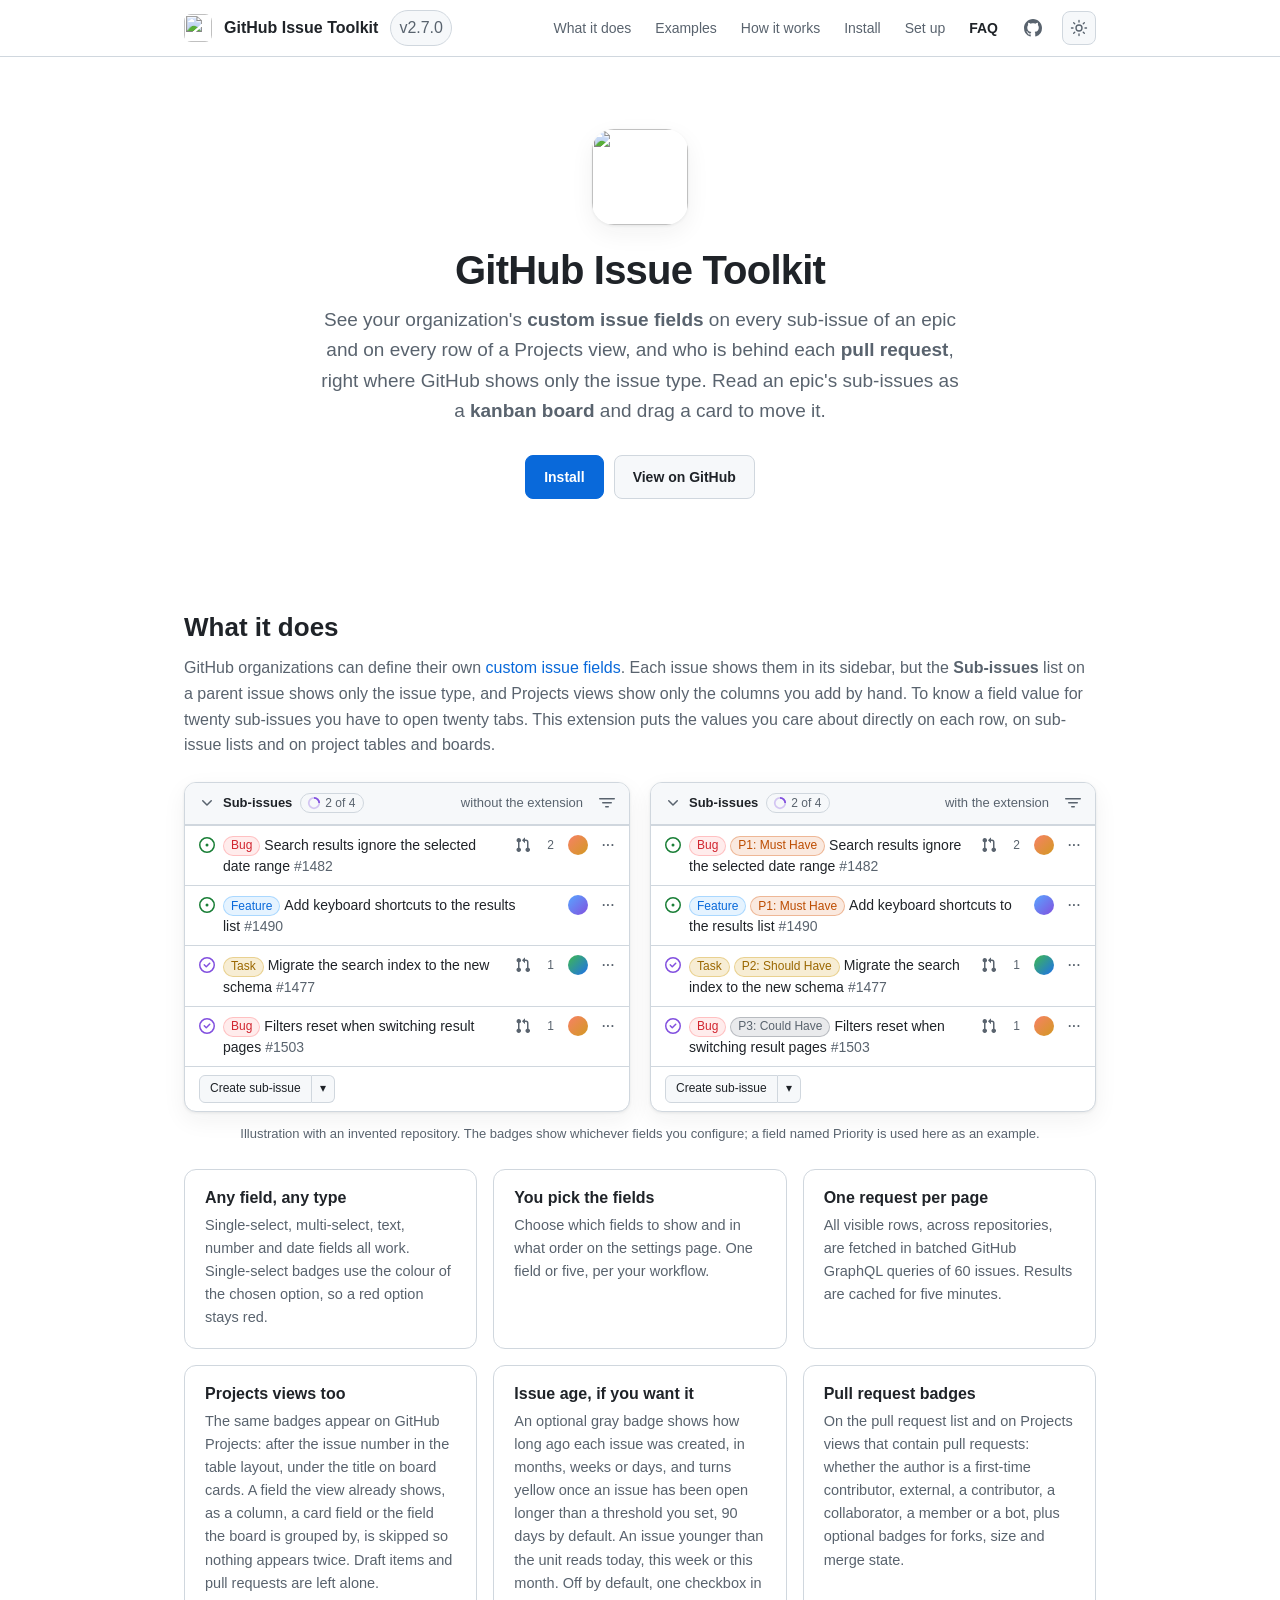
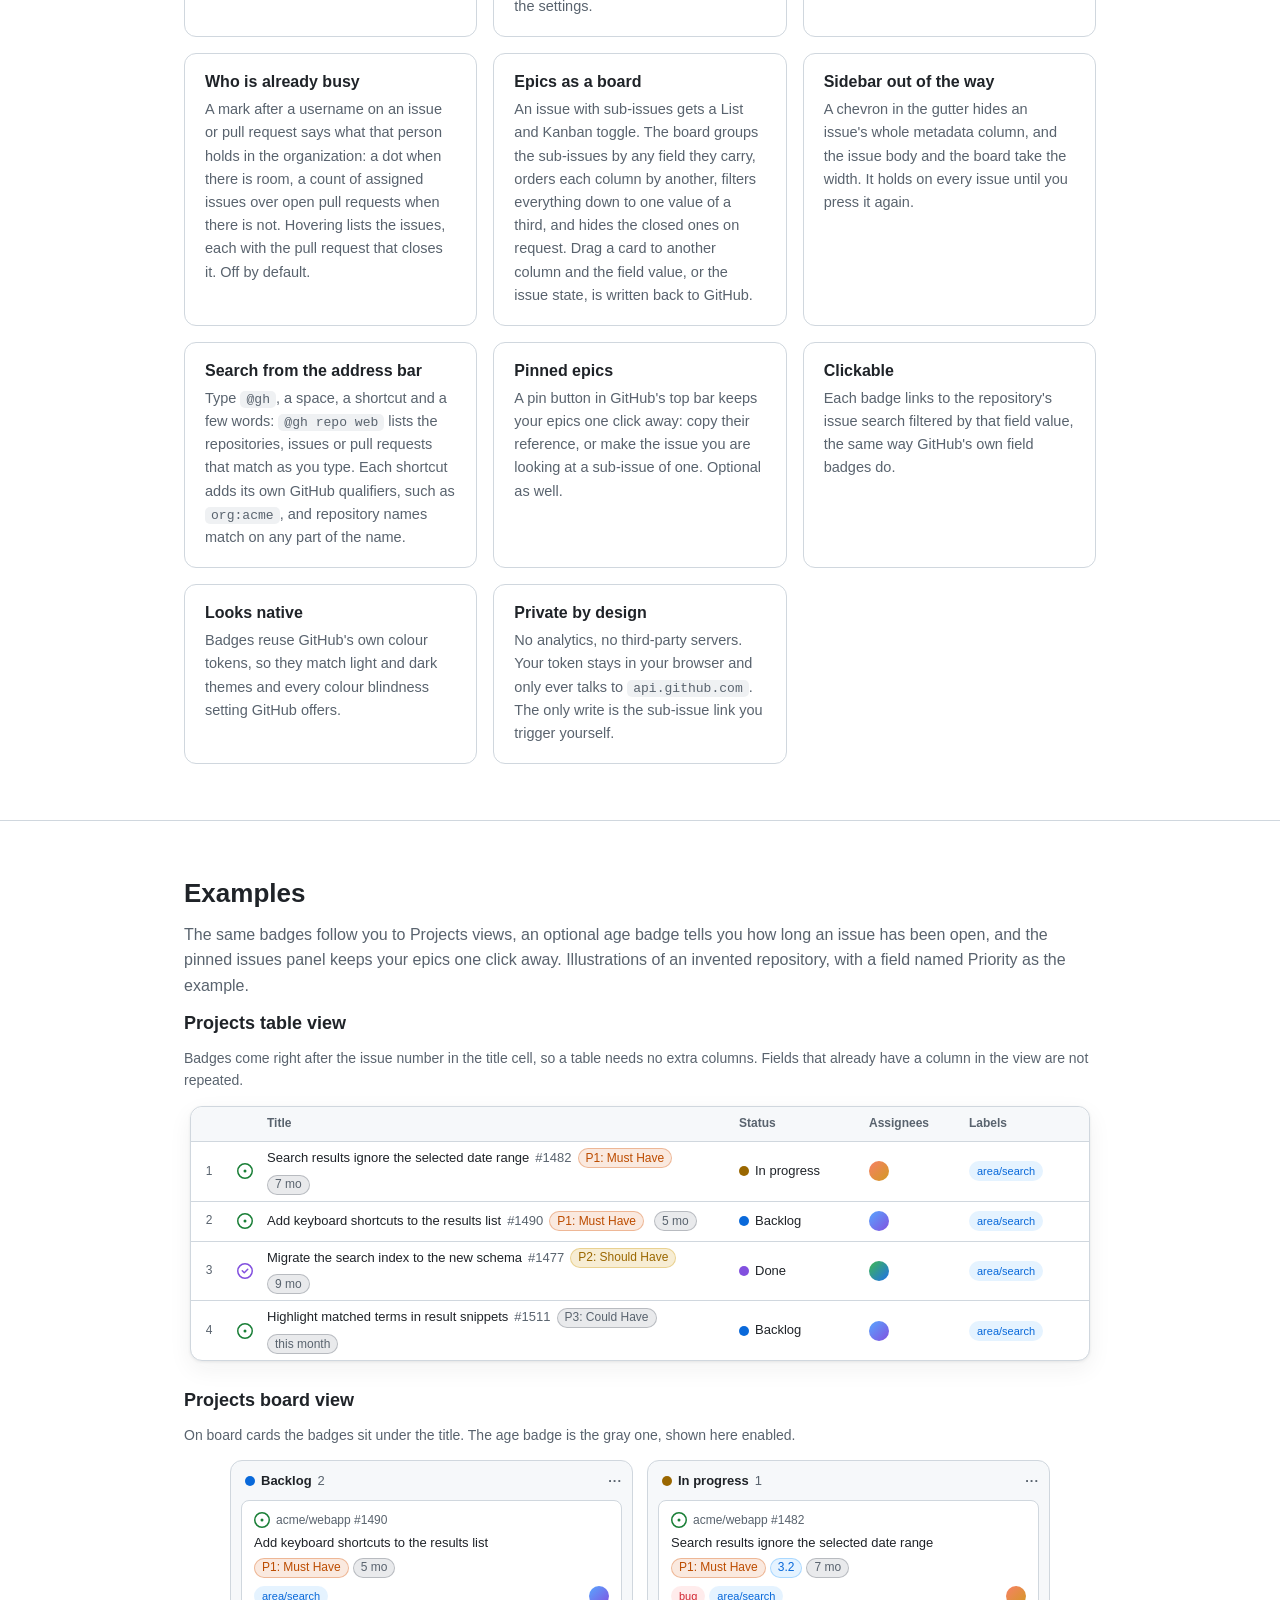
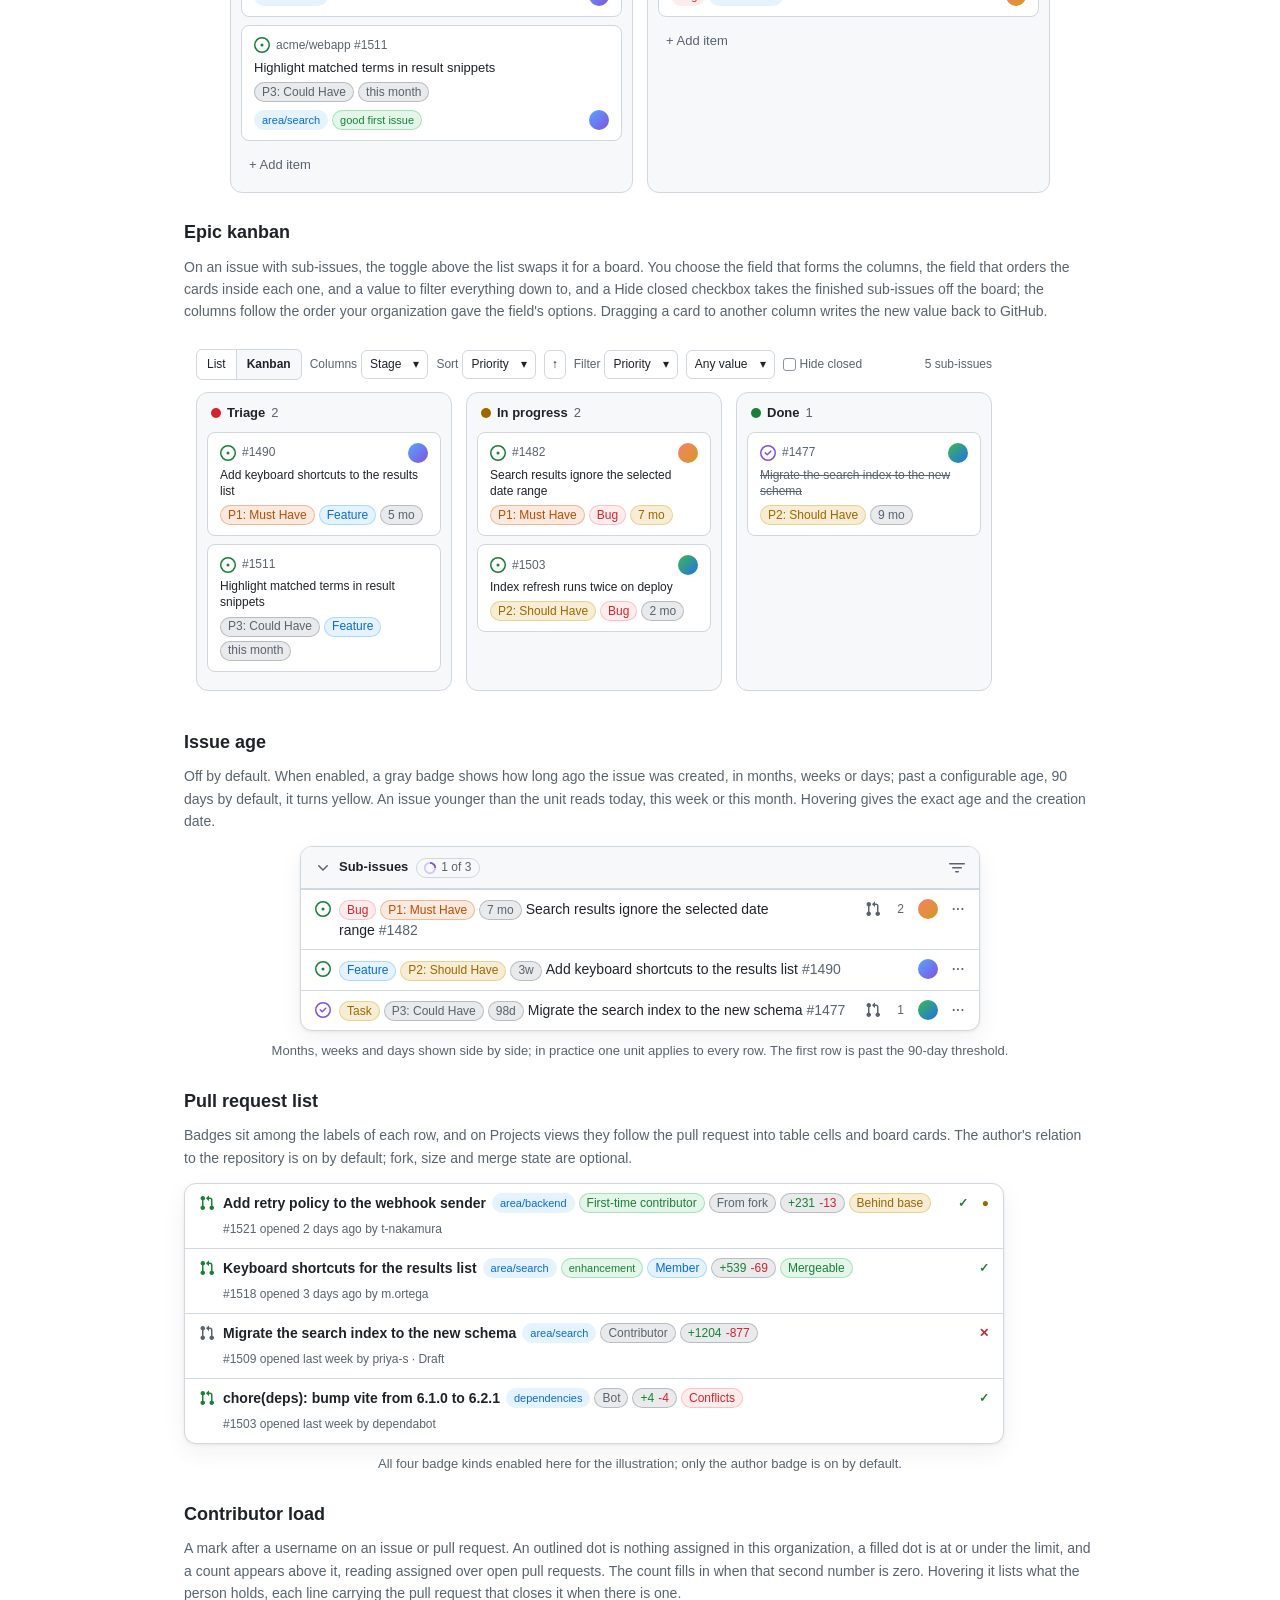
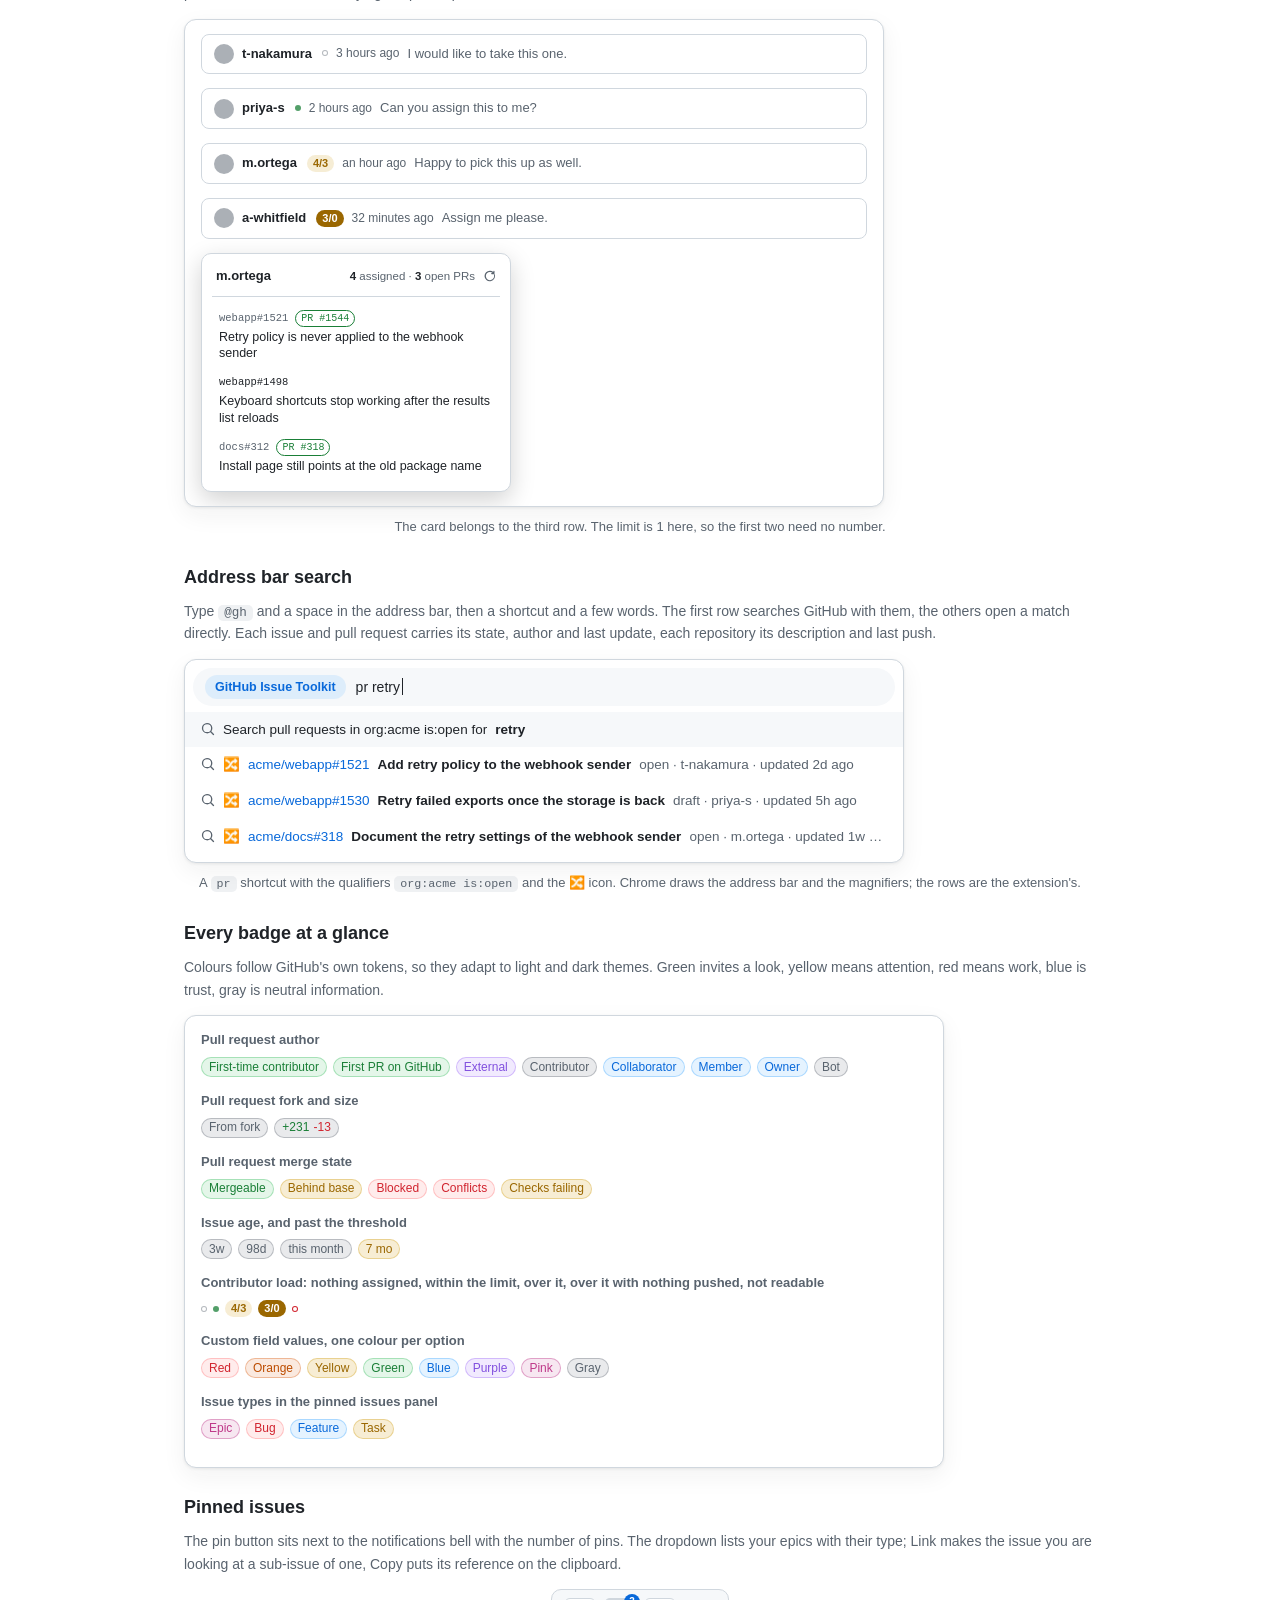
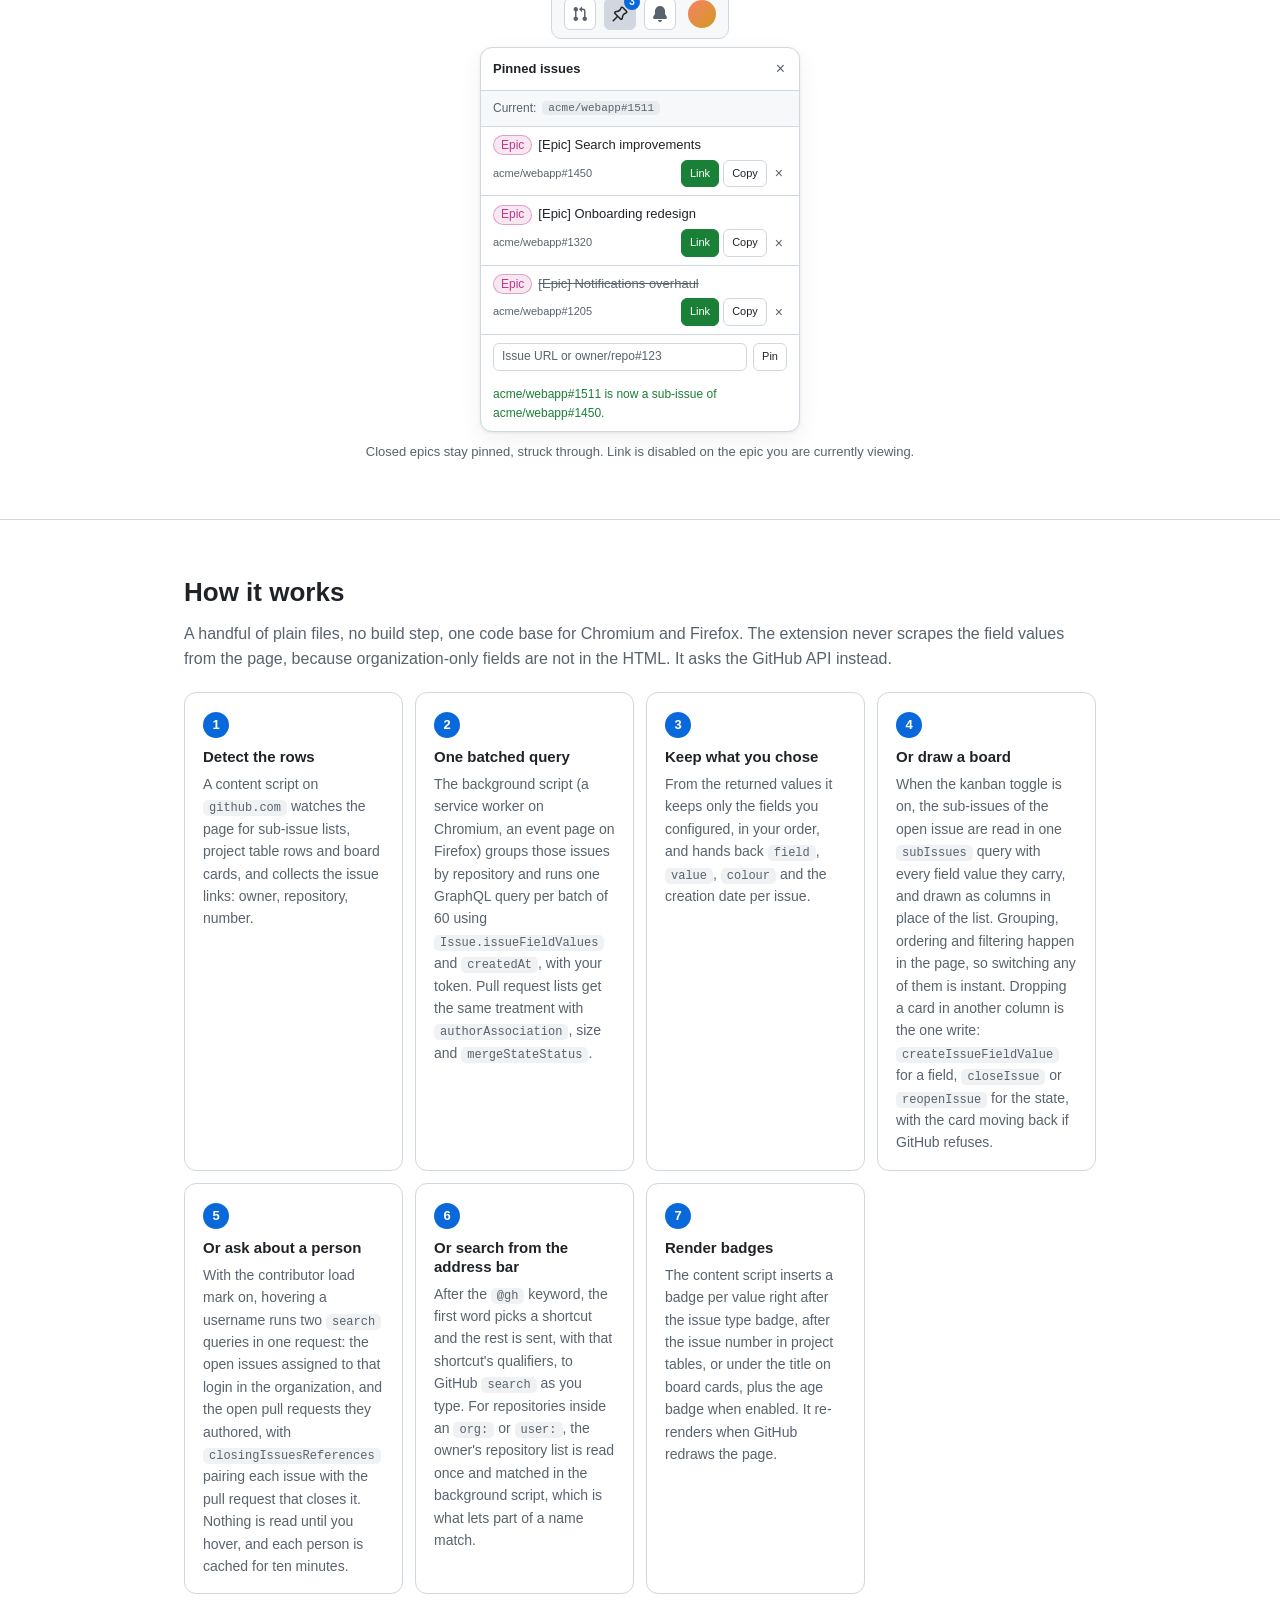
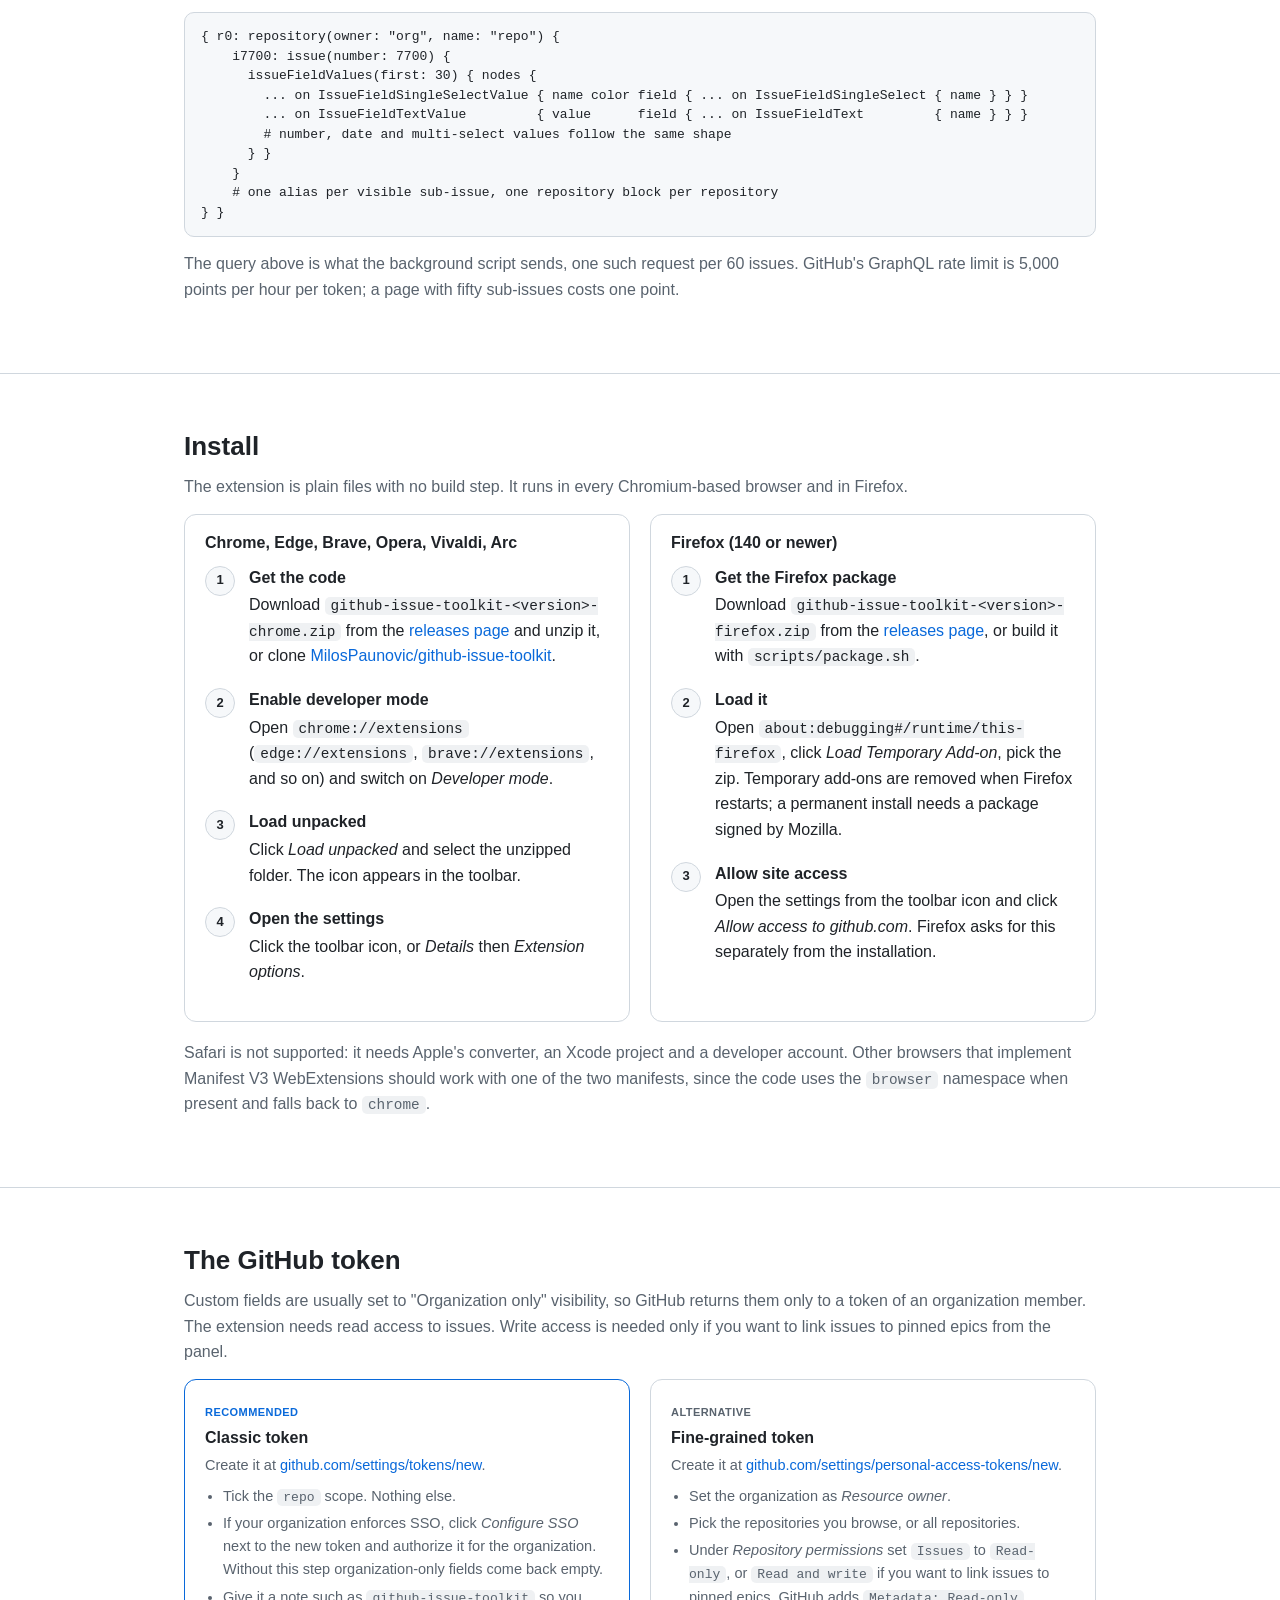
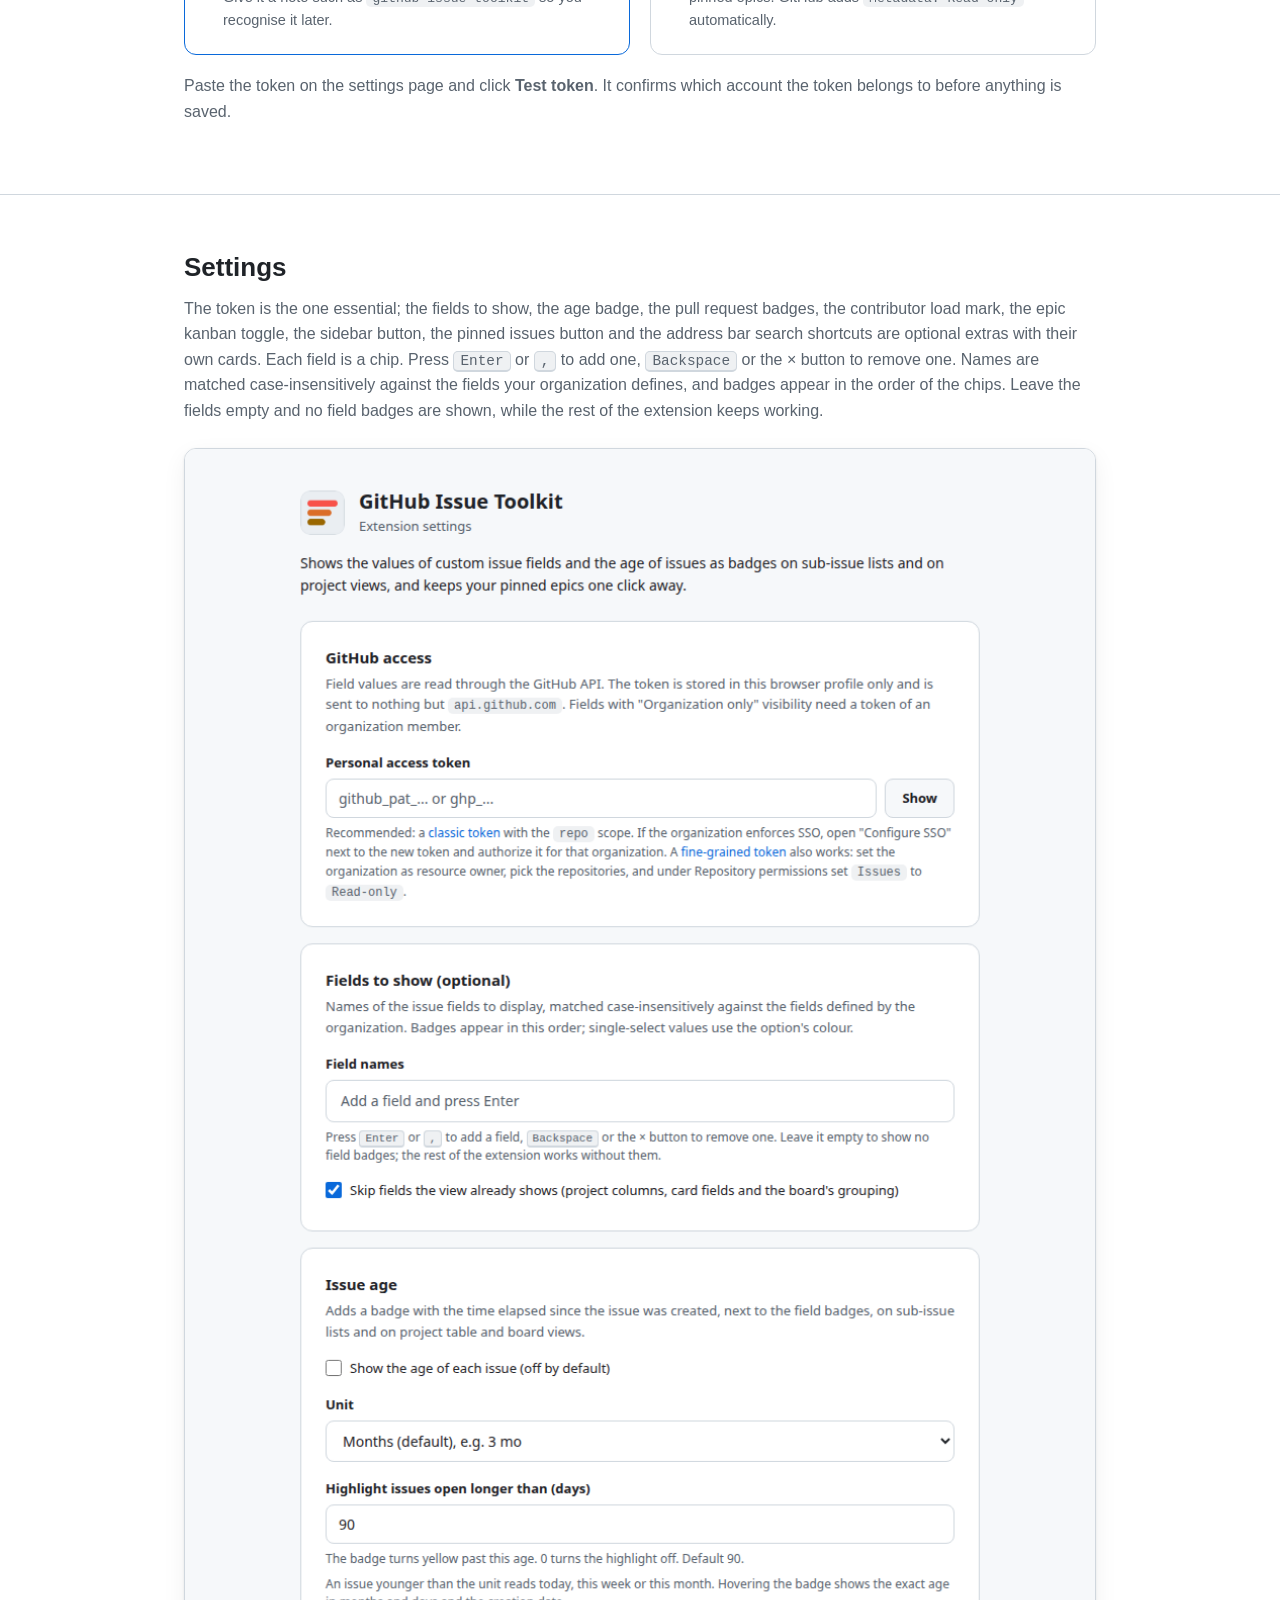
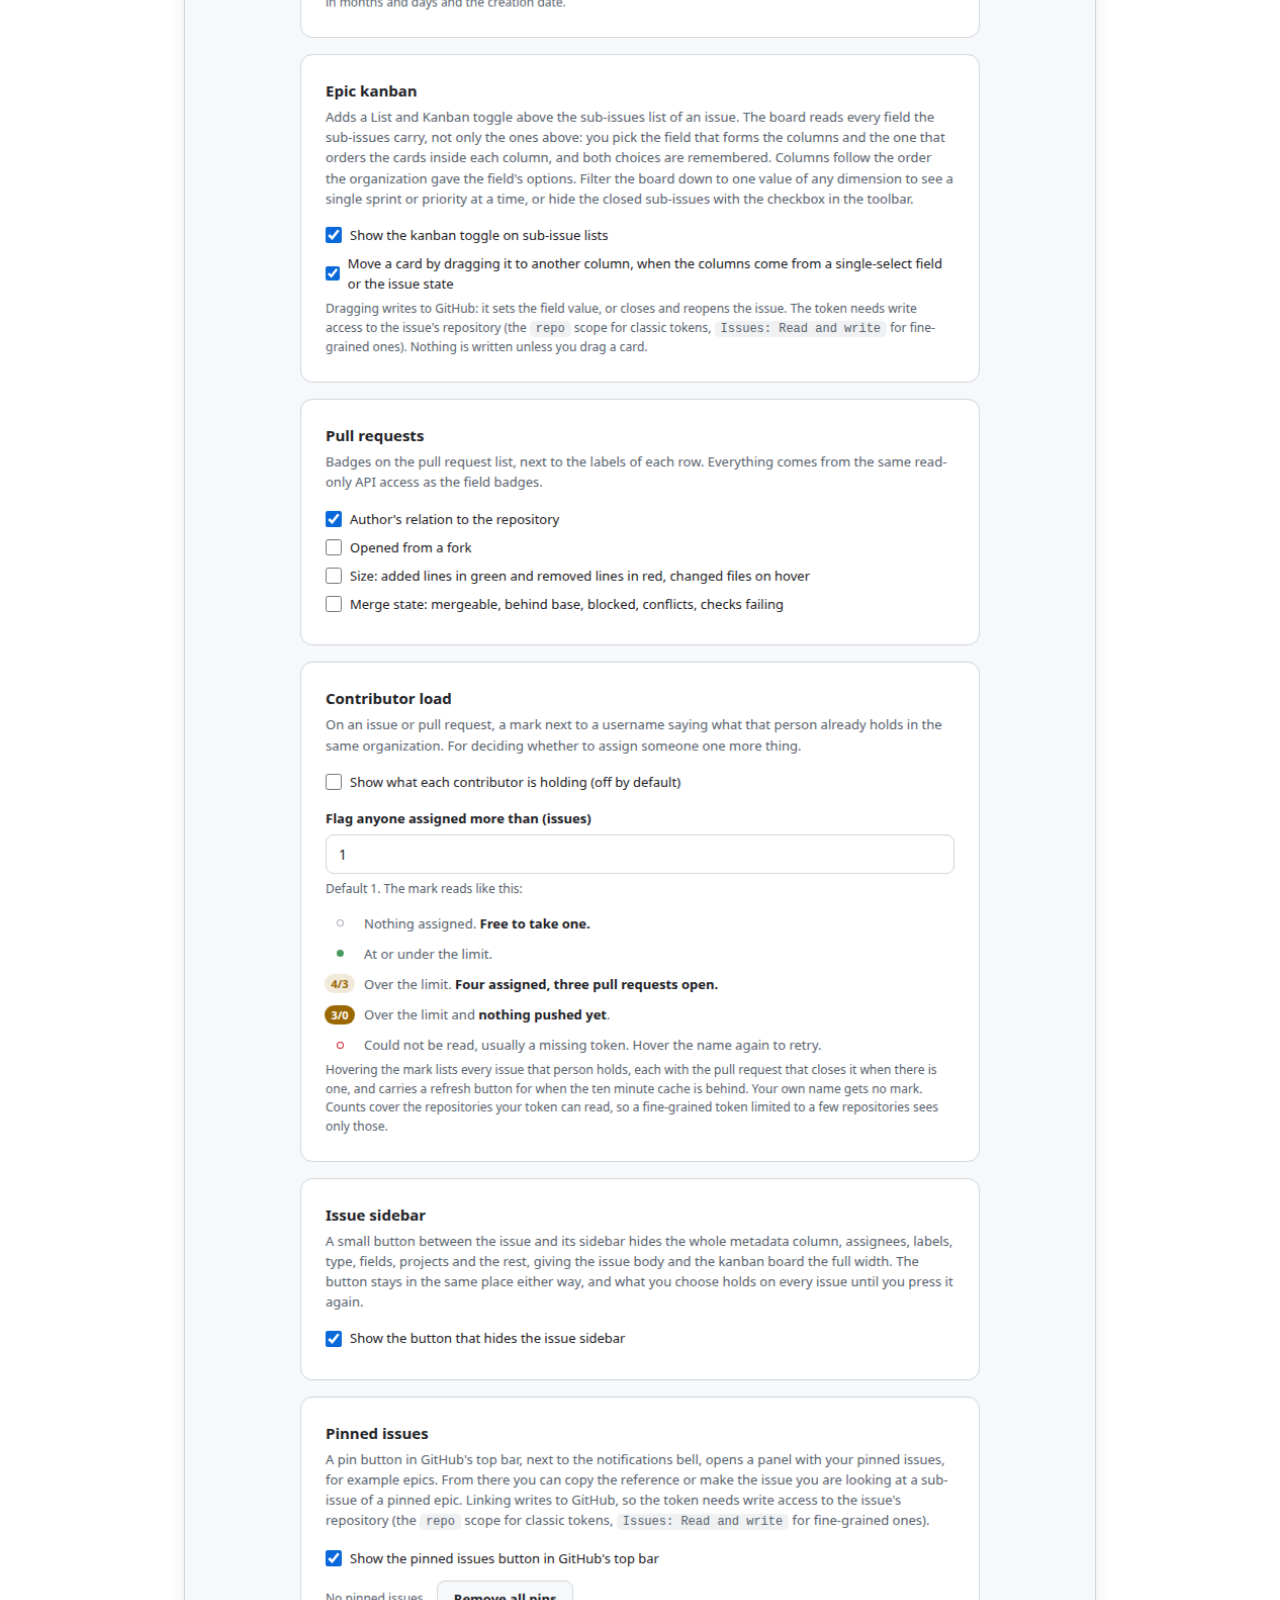
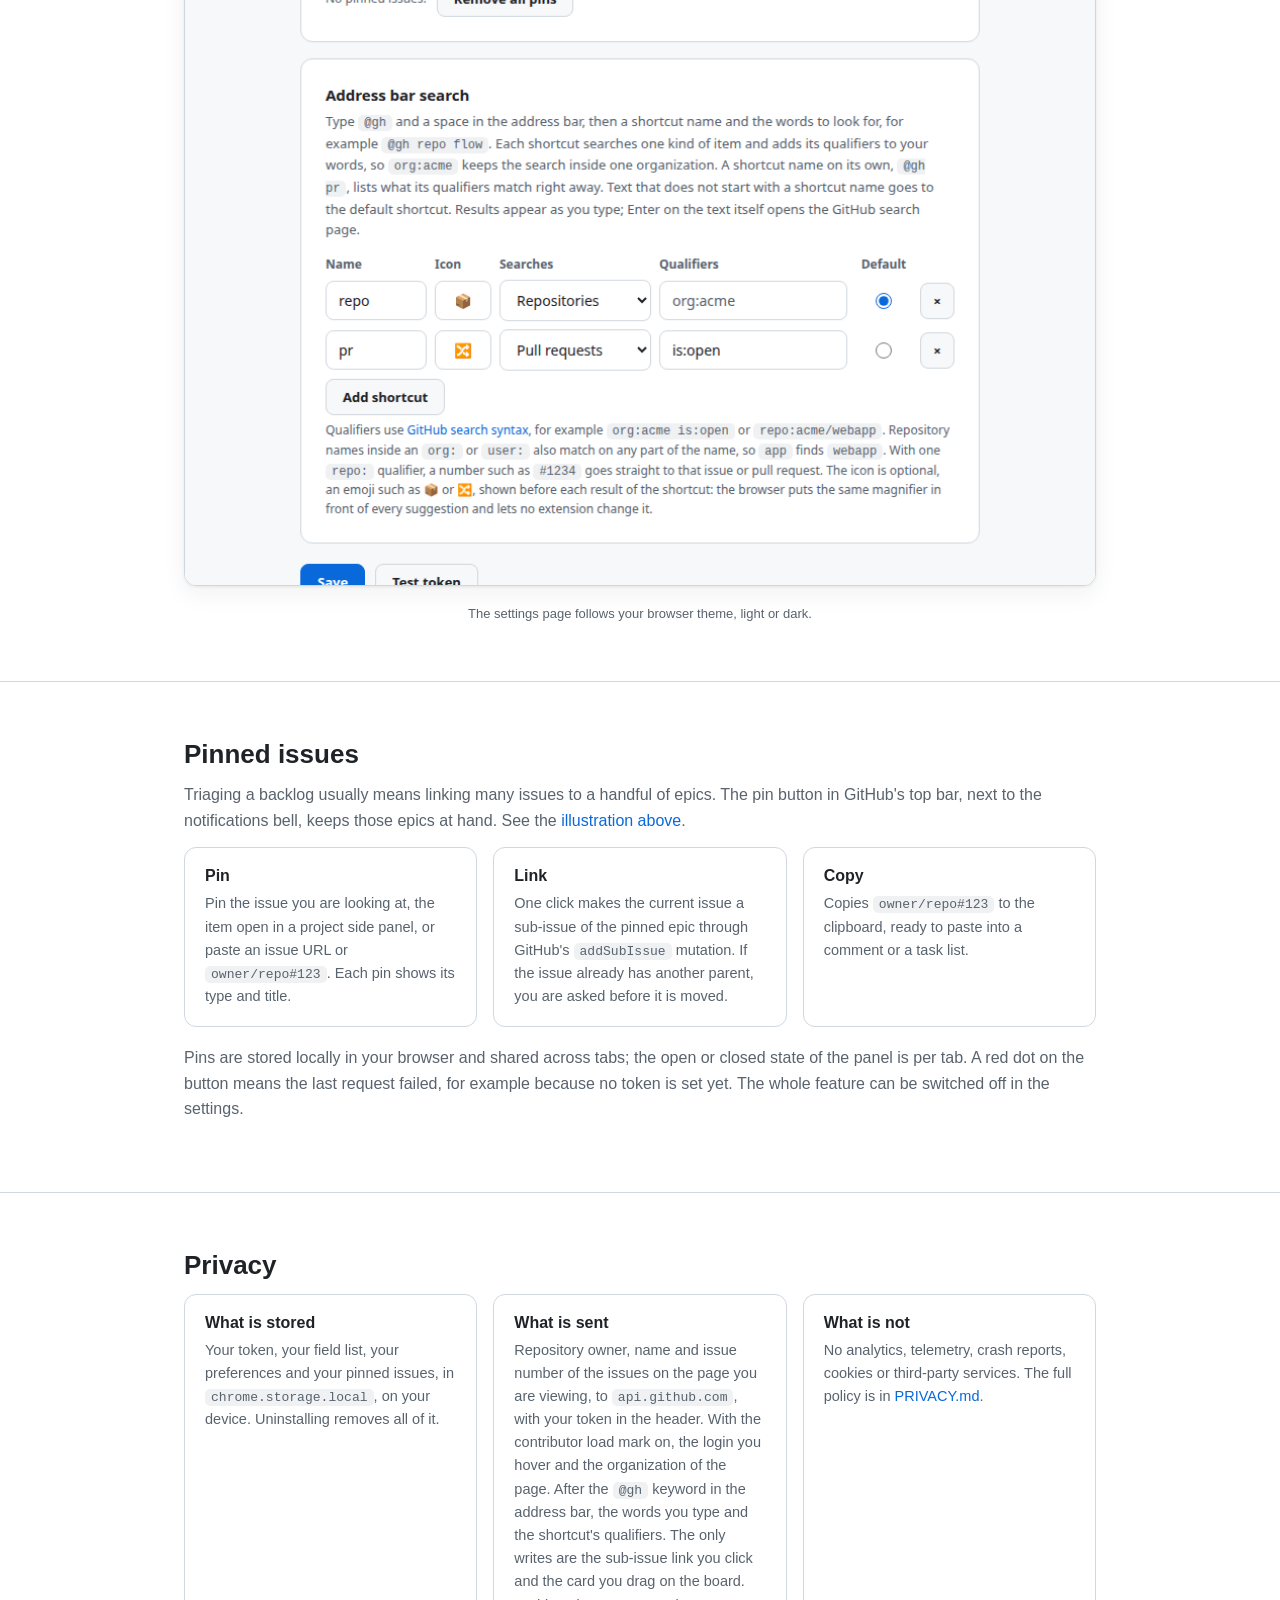
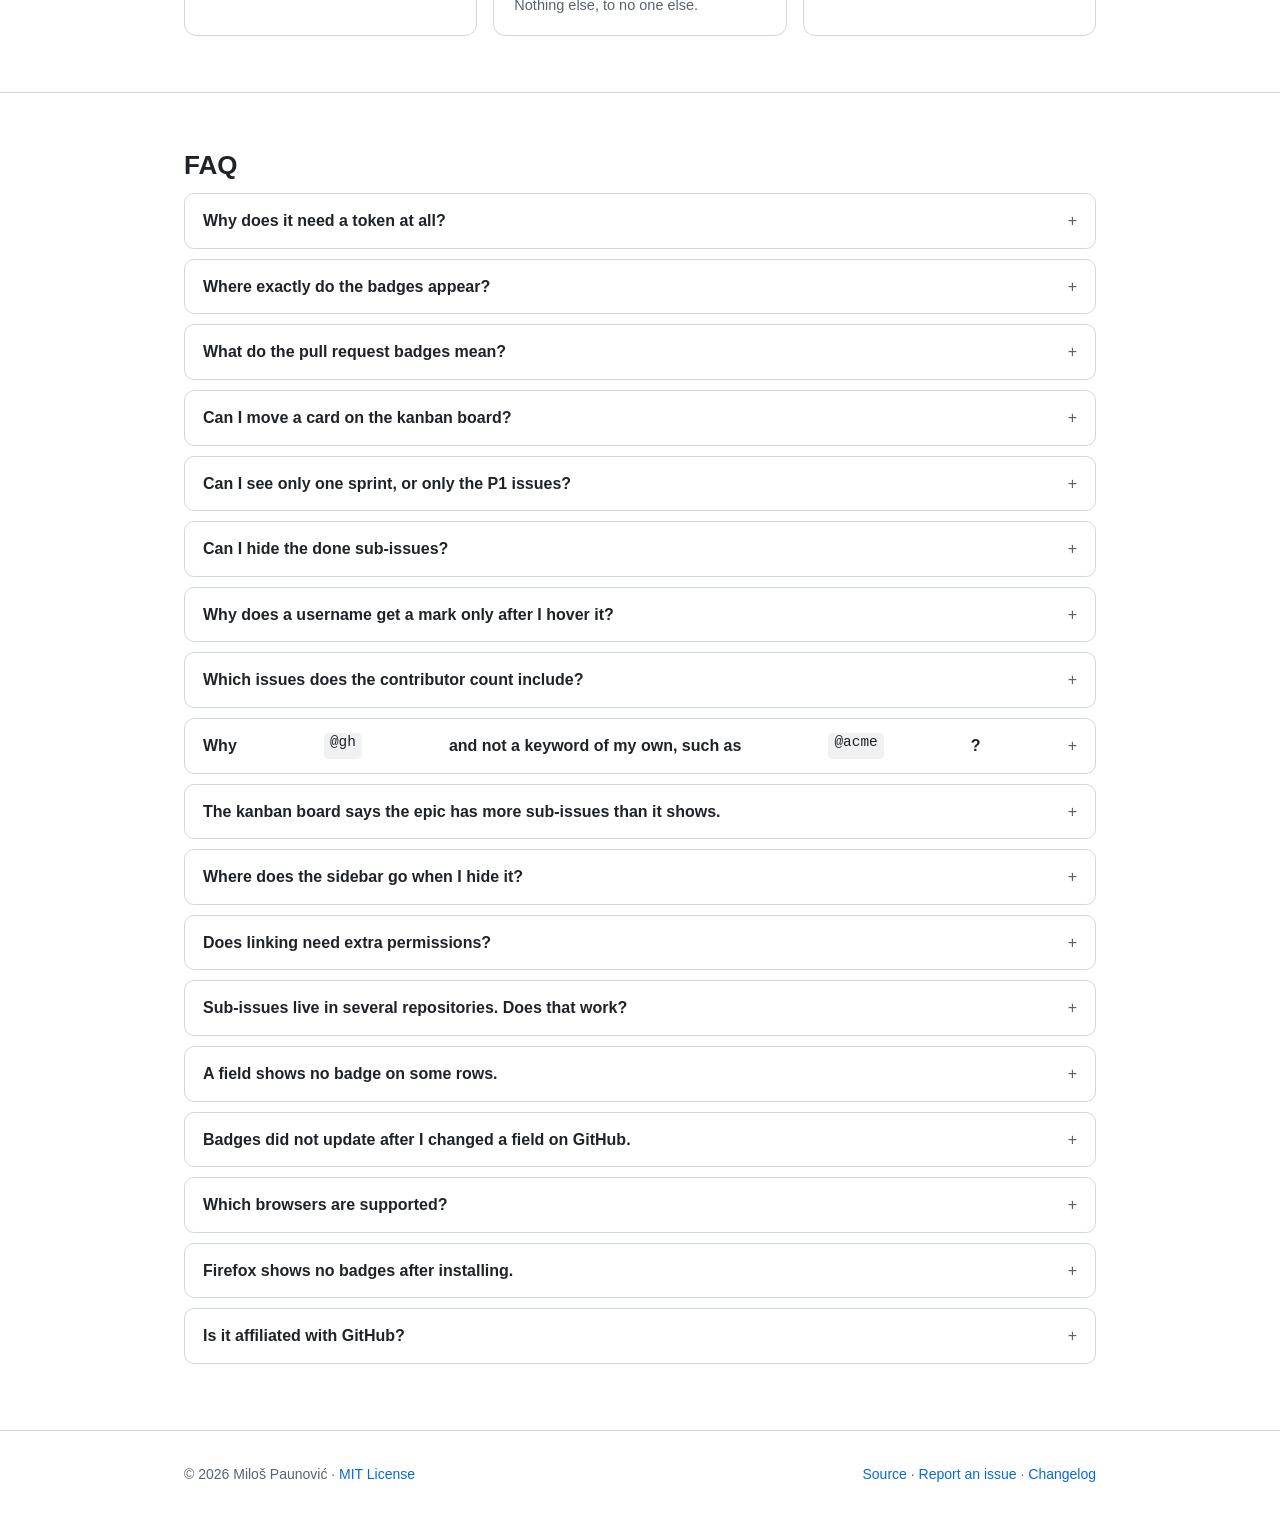
==== commit 4ceecf76: "chore: release the address bar search Release of the address bar search merged in https://github.com" ====
--- a/docs/index.html
+++ b/docs/index.html
@@ -347,7 +347,7 @@
       <img class="only-dark" src="icon-dark-48.png" alt="">
       <img class="only-light" src="icon-light-48.png" alt="">
       <a class="brand" href="#top">GitHub Issue Toolkit</a>
-      <a class="version" id="version" href="https://github.com/MilosPaunovic/github-issue-toolkit/releases/latest" title="Latest release">v2.6.0</a>
+      <a class="version" id="version" href="https://github.com/MilosPaunovic/github-issue-toolkit/releases/latest" title="Latest release">v2.7.0</a>
       <div class="links" id="site-menu">
         <a class="link" href="#what">What it does</a>
         <a class="link" href="#examples">Examples</a>
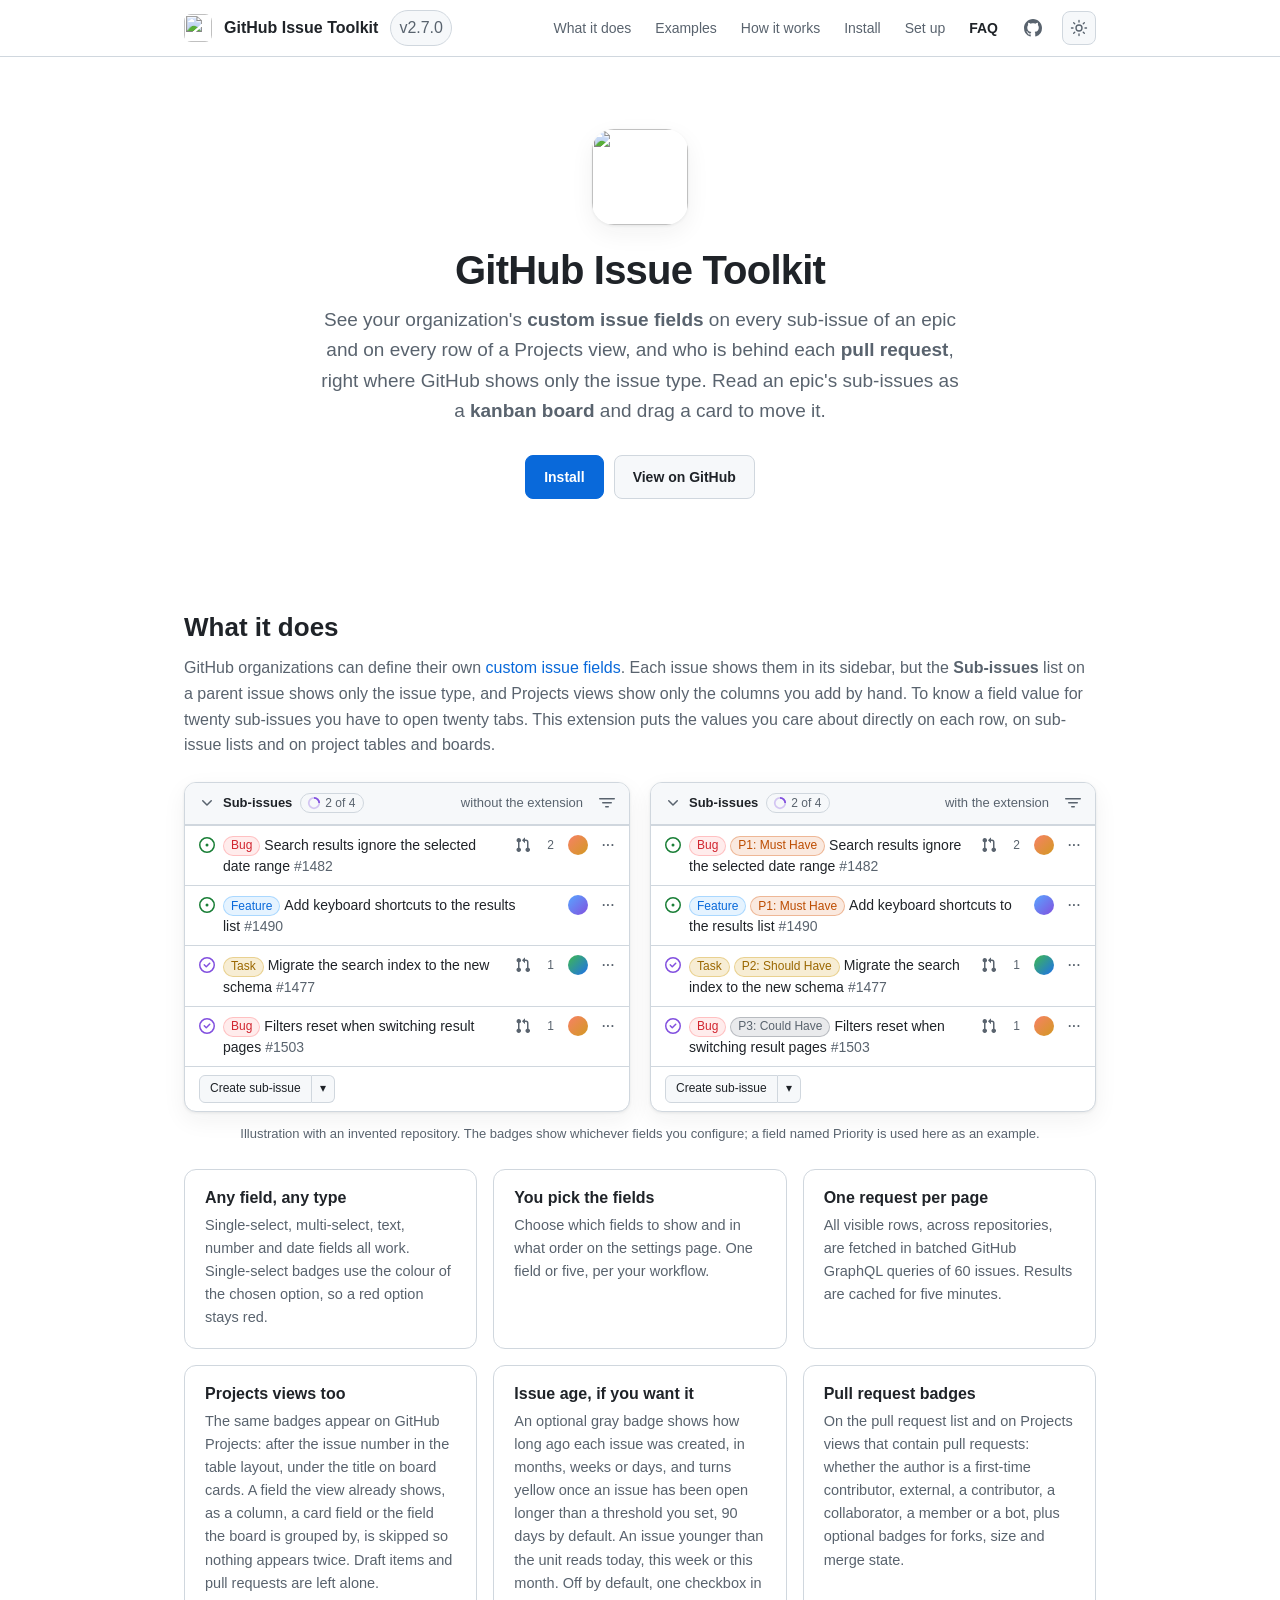
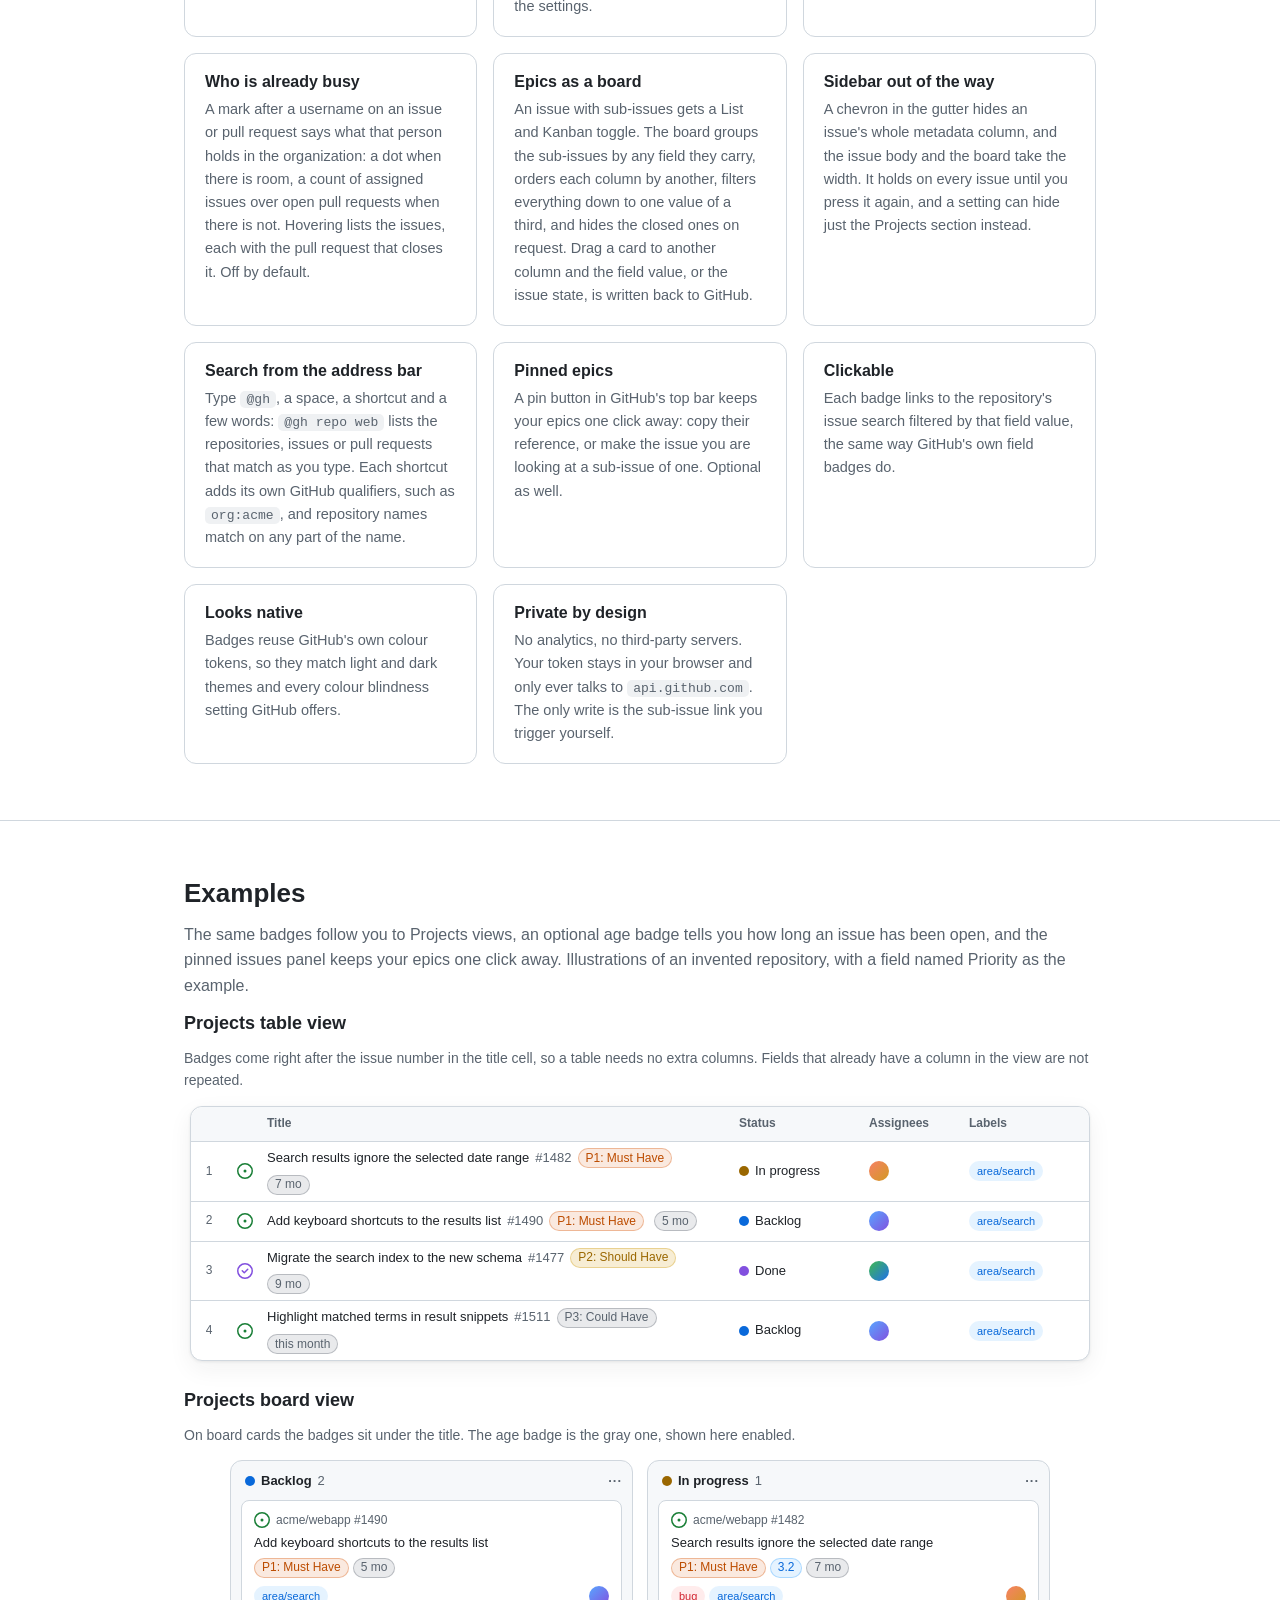
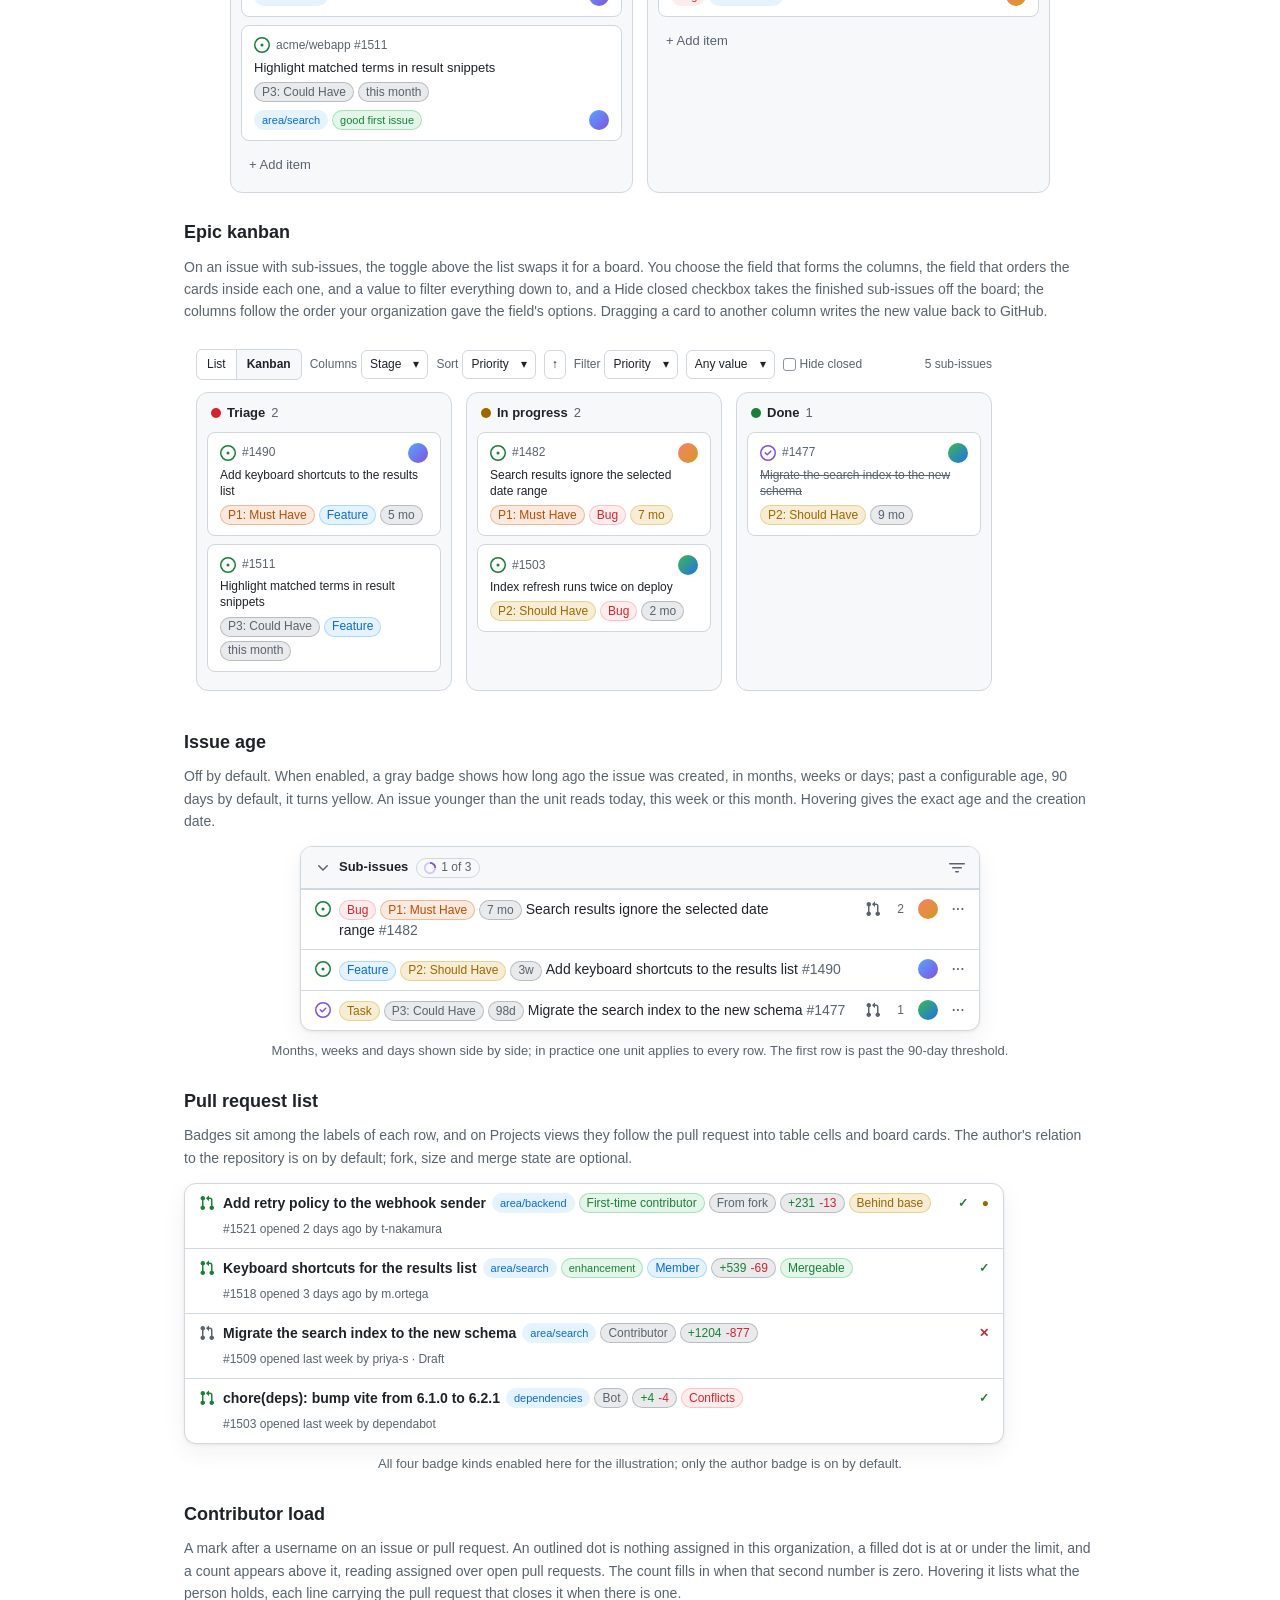
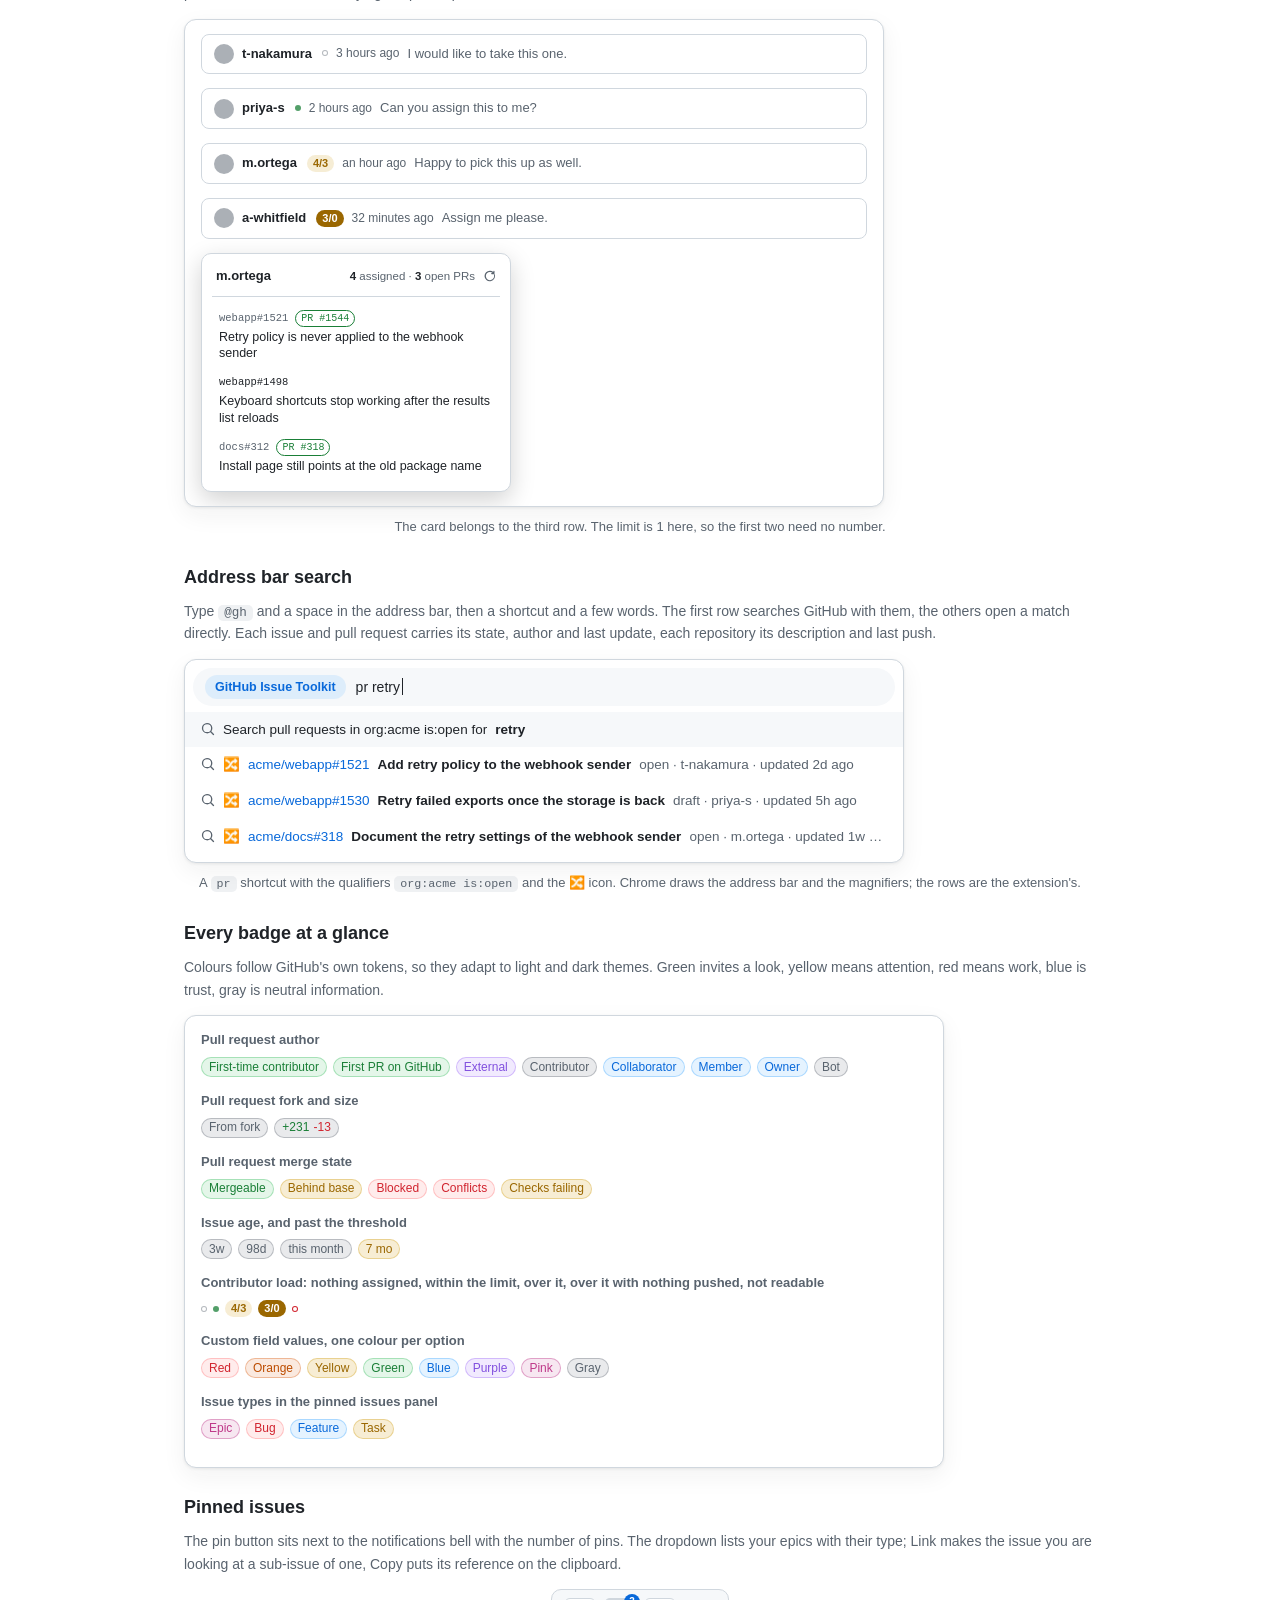
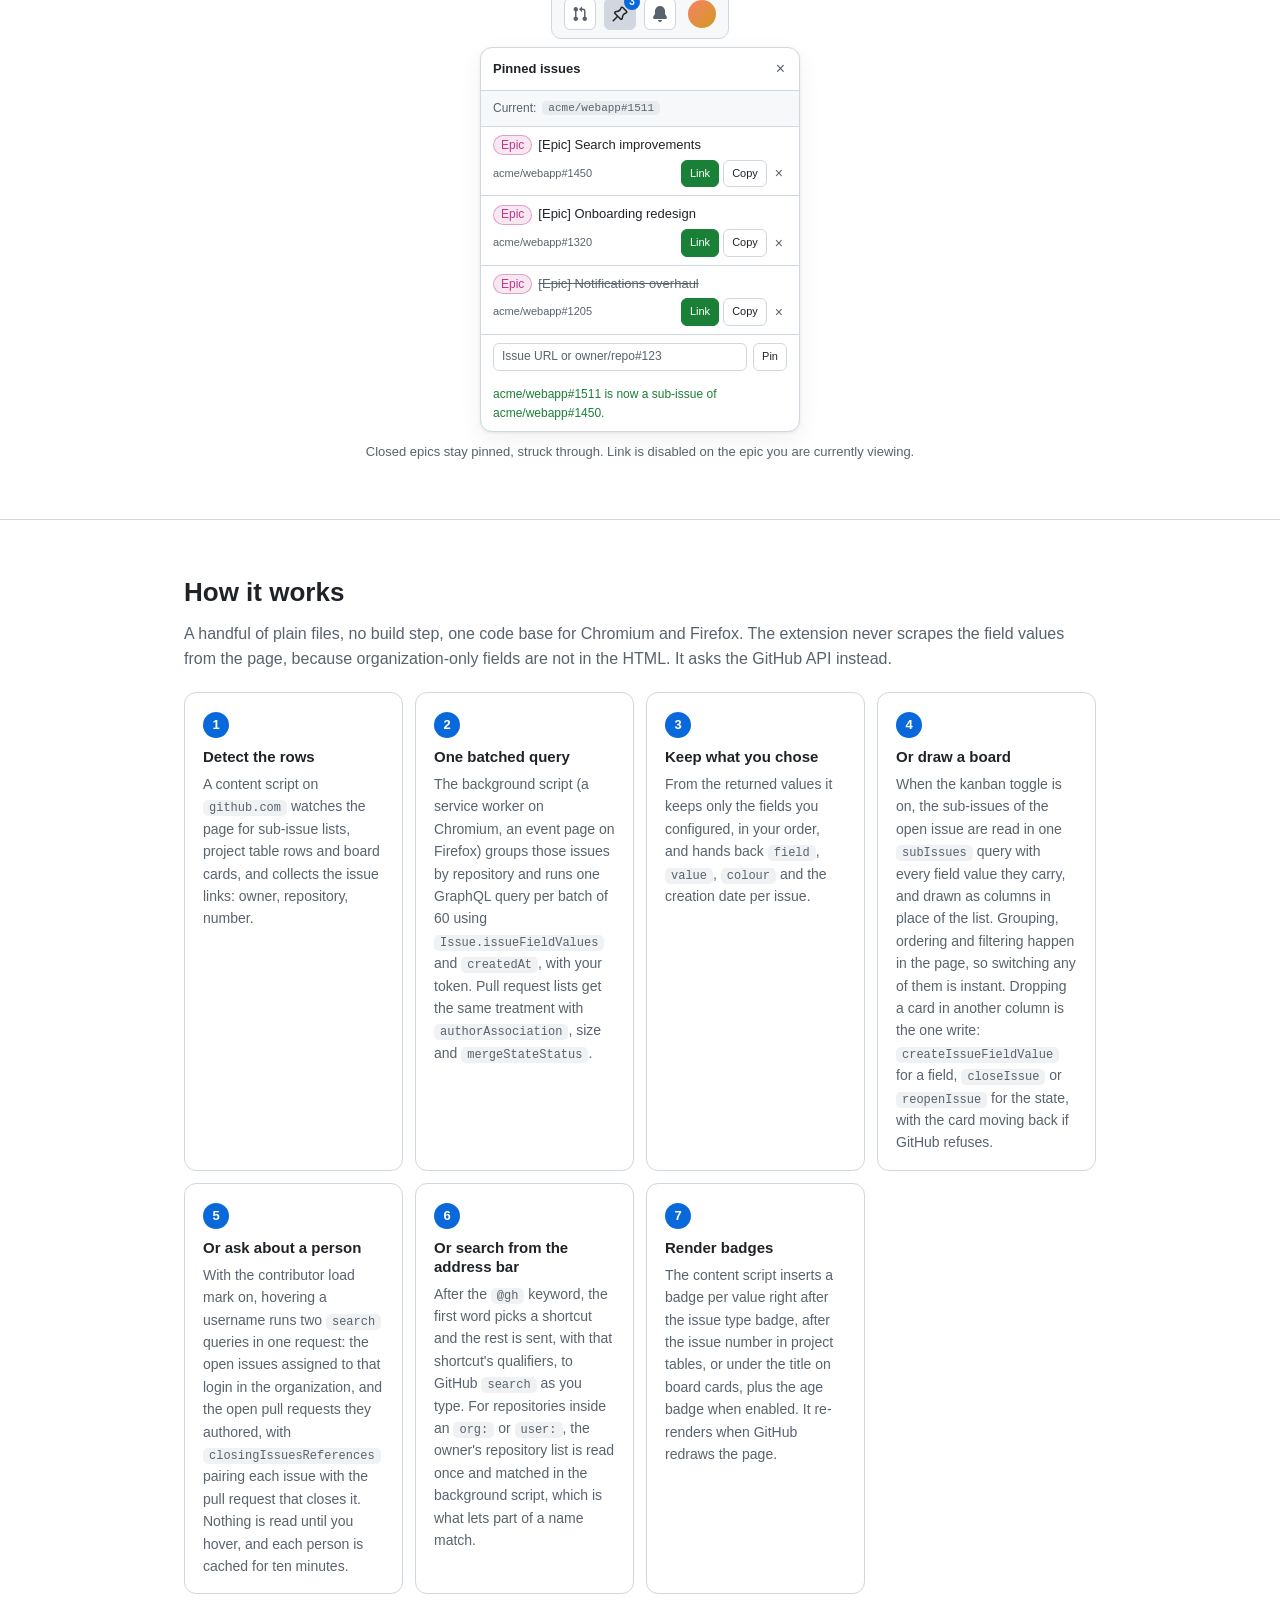
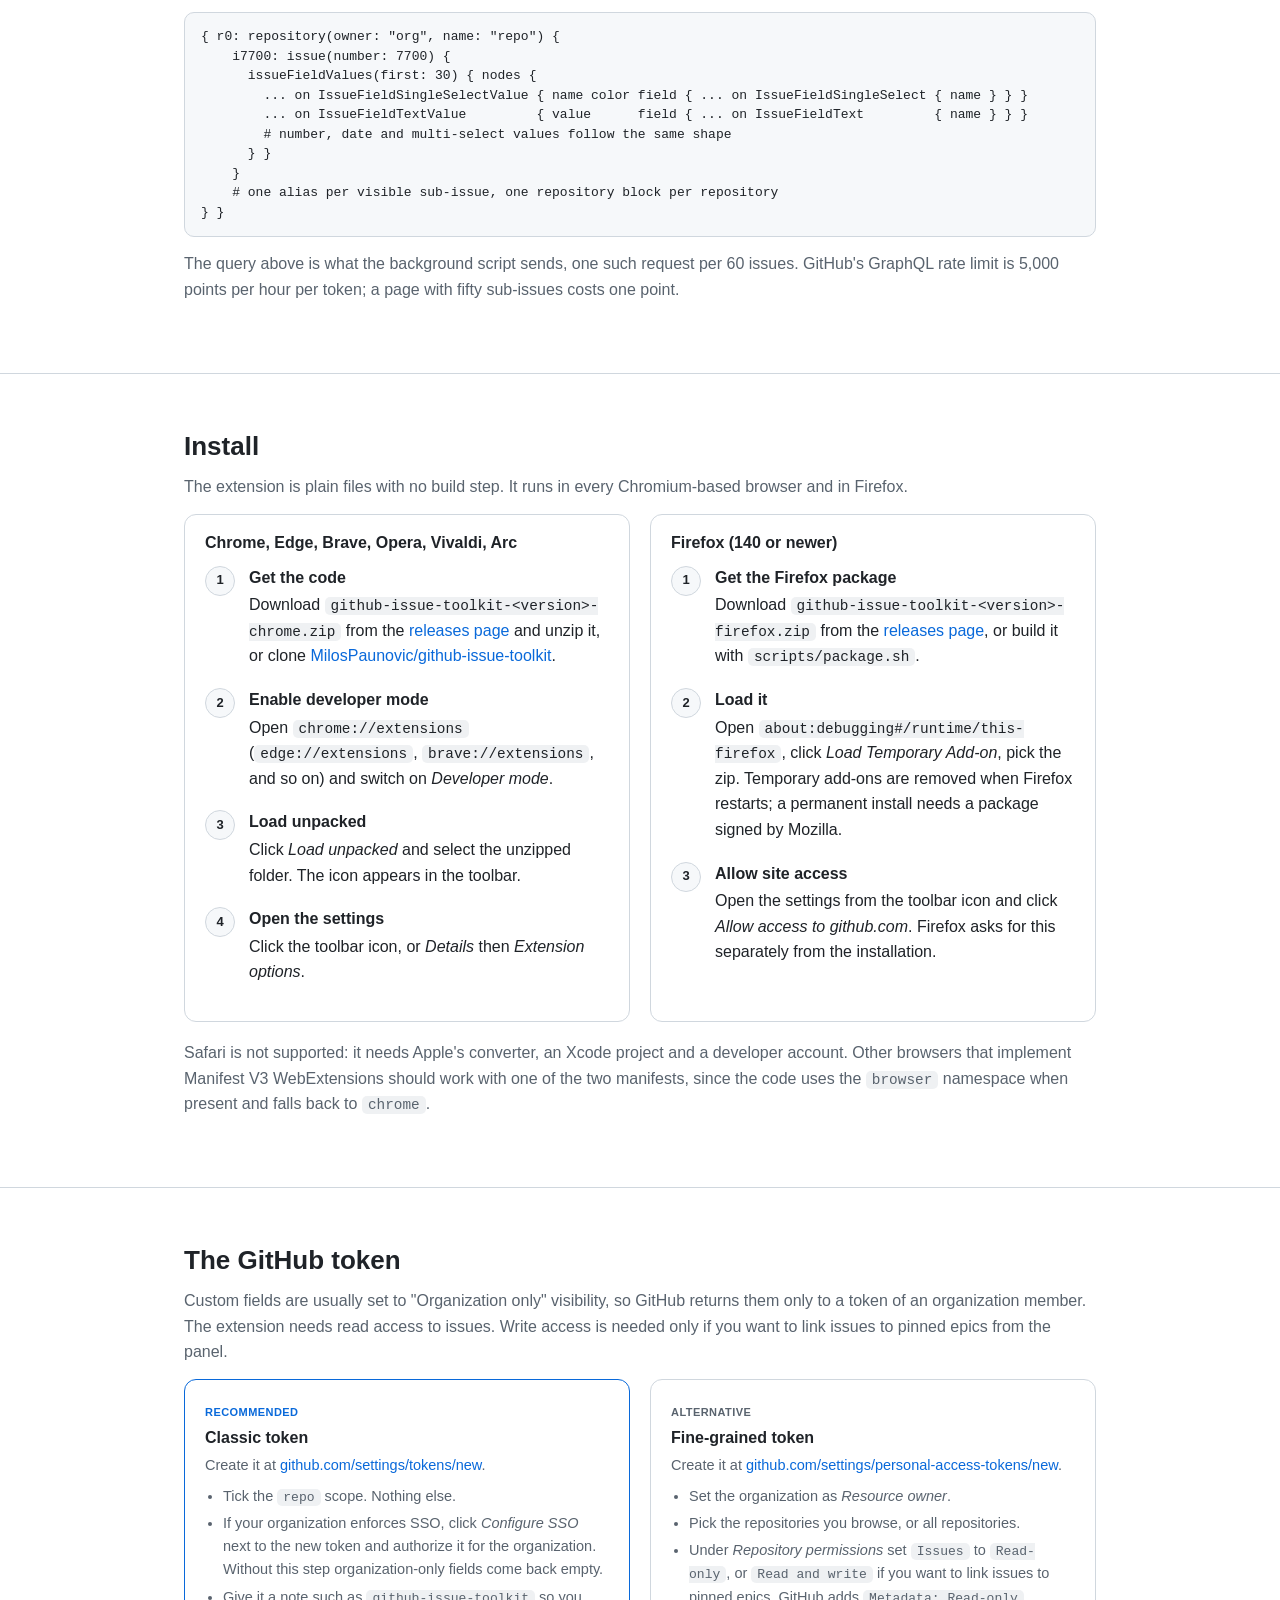
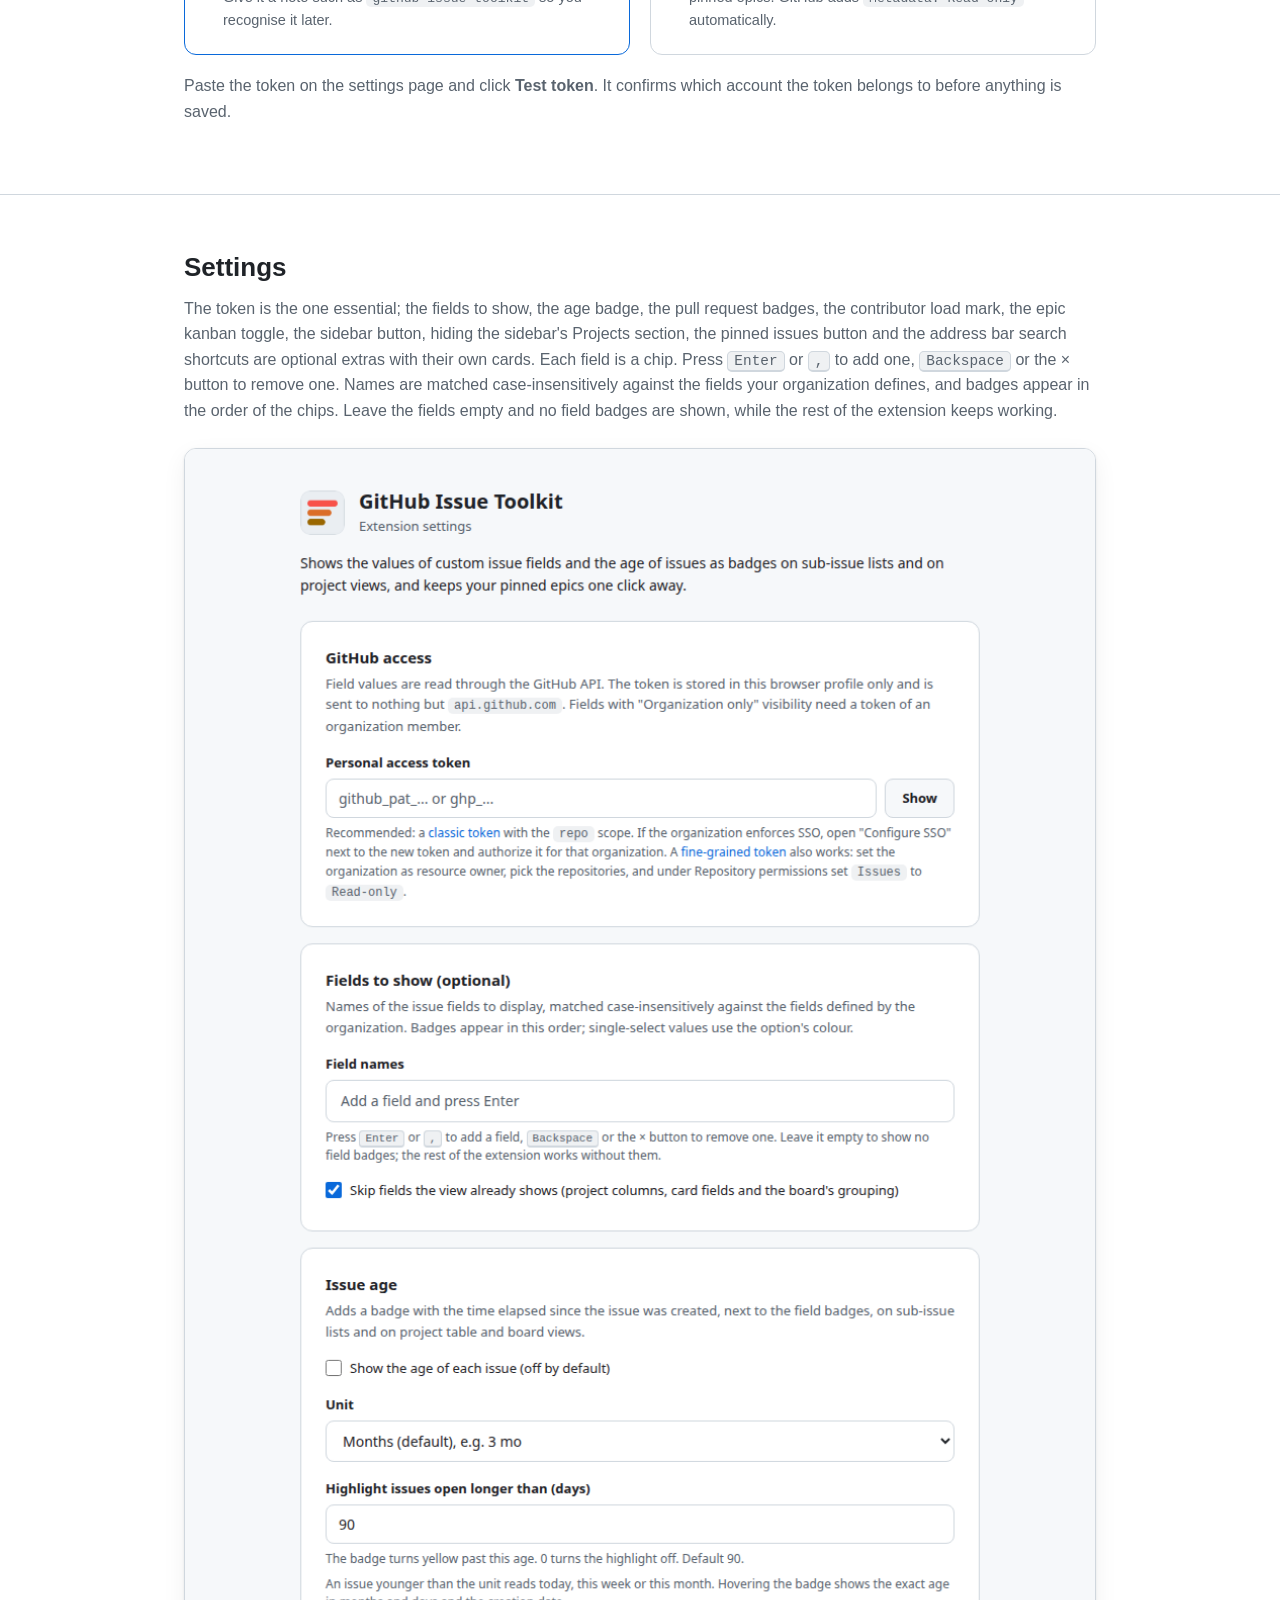
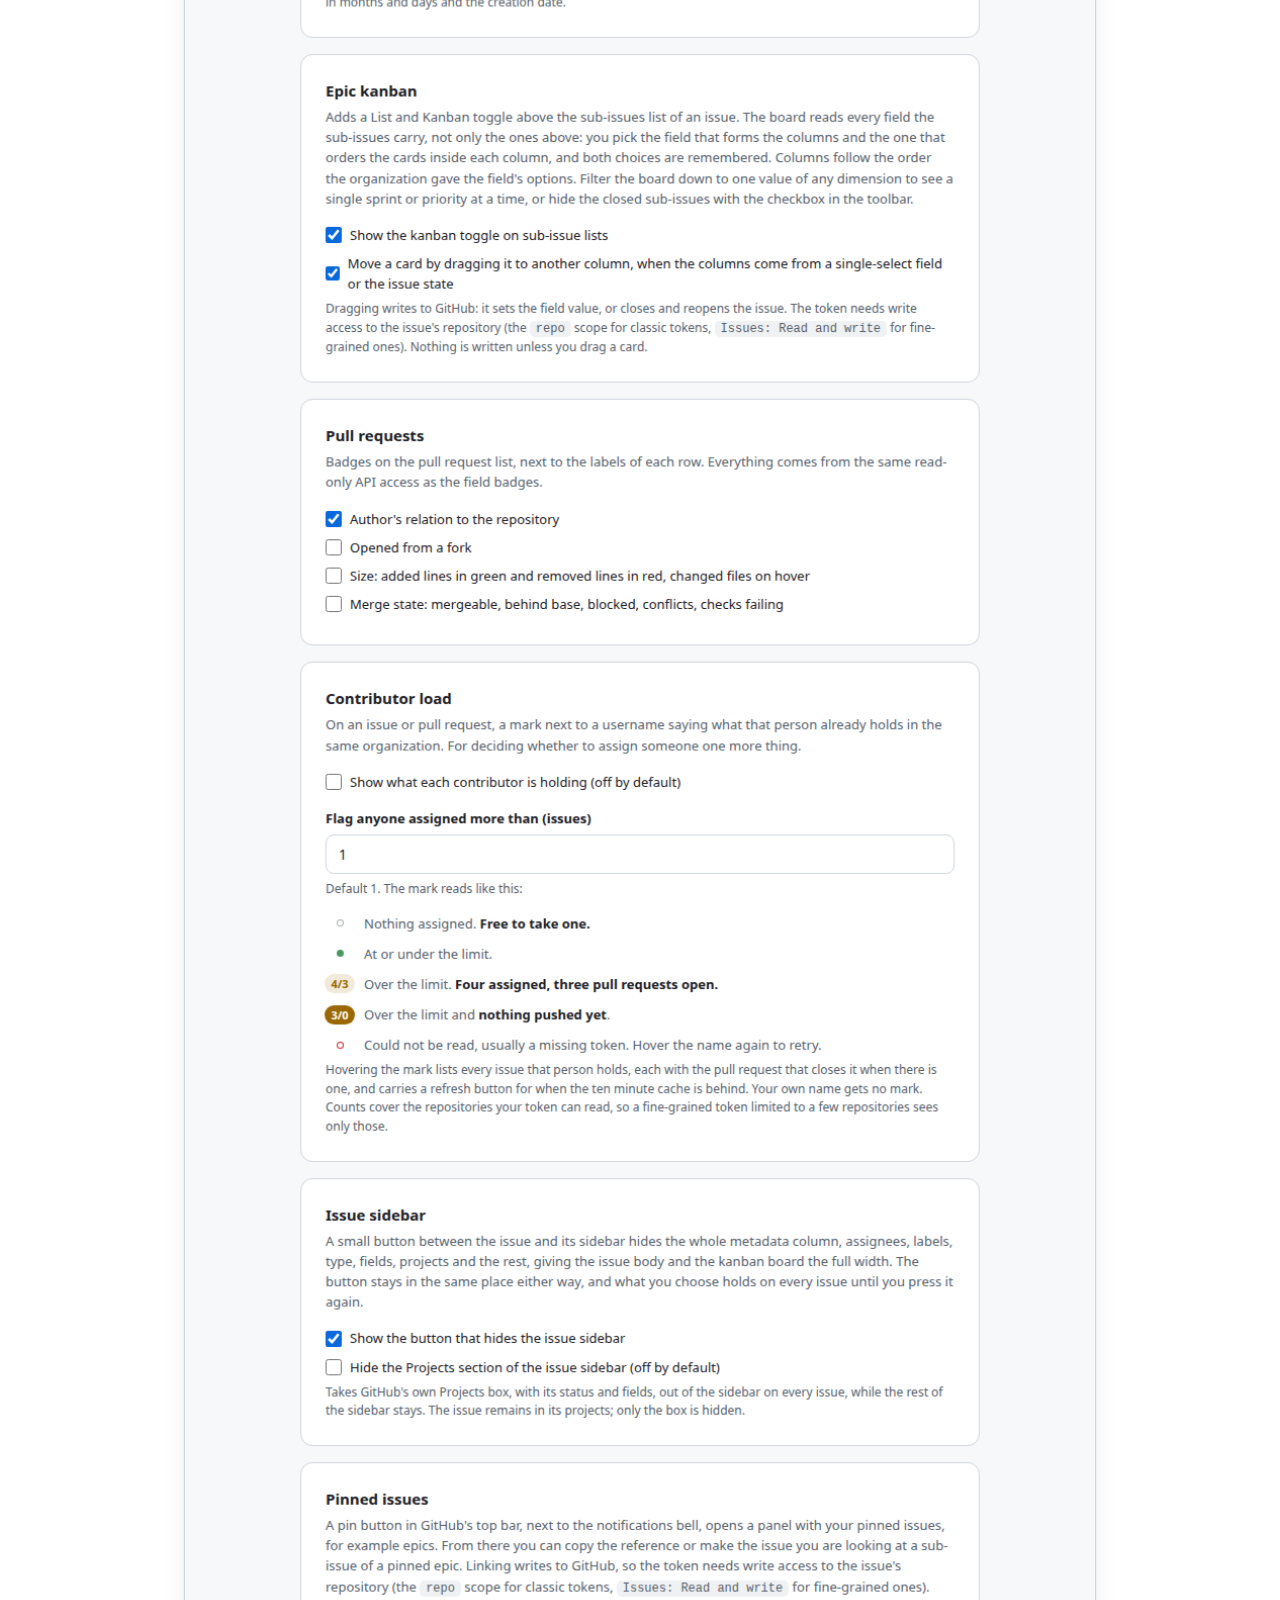
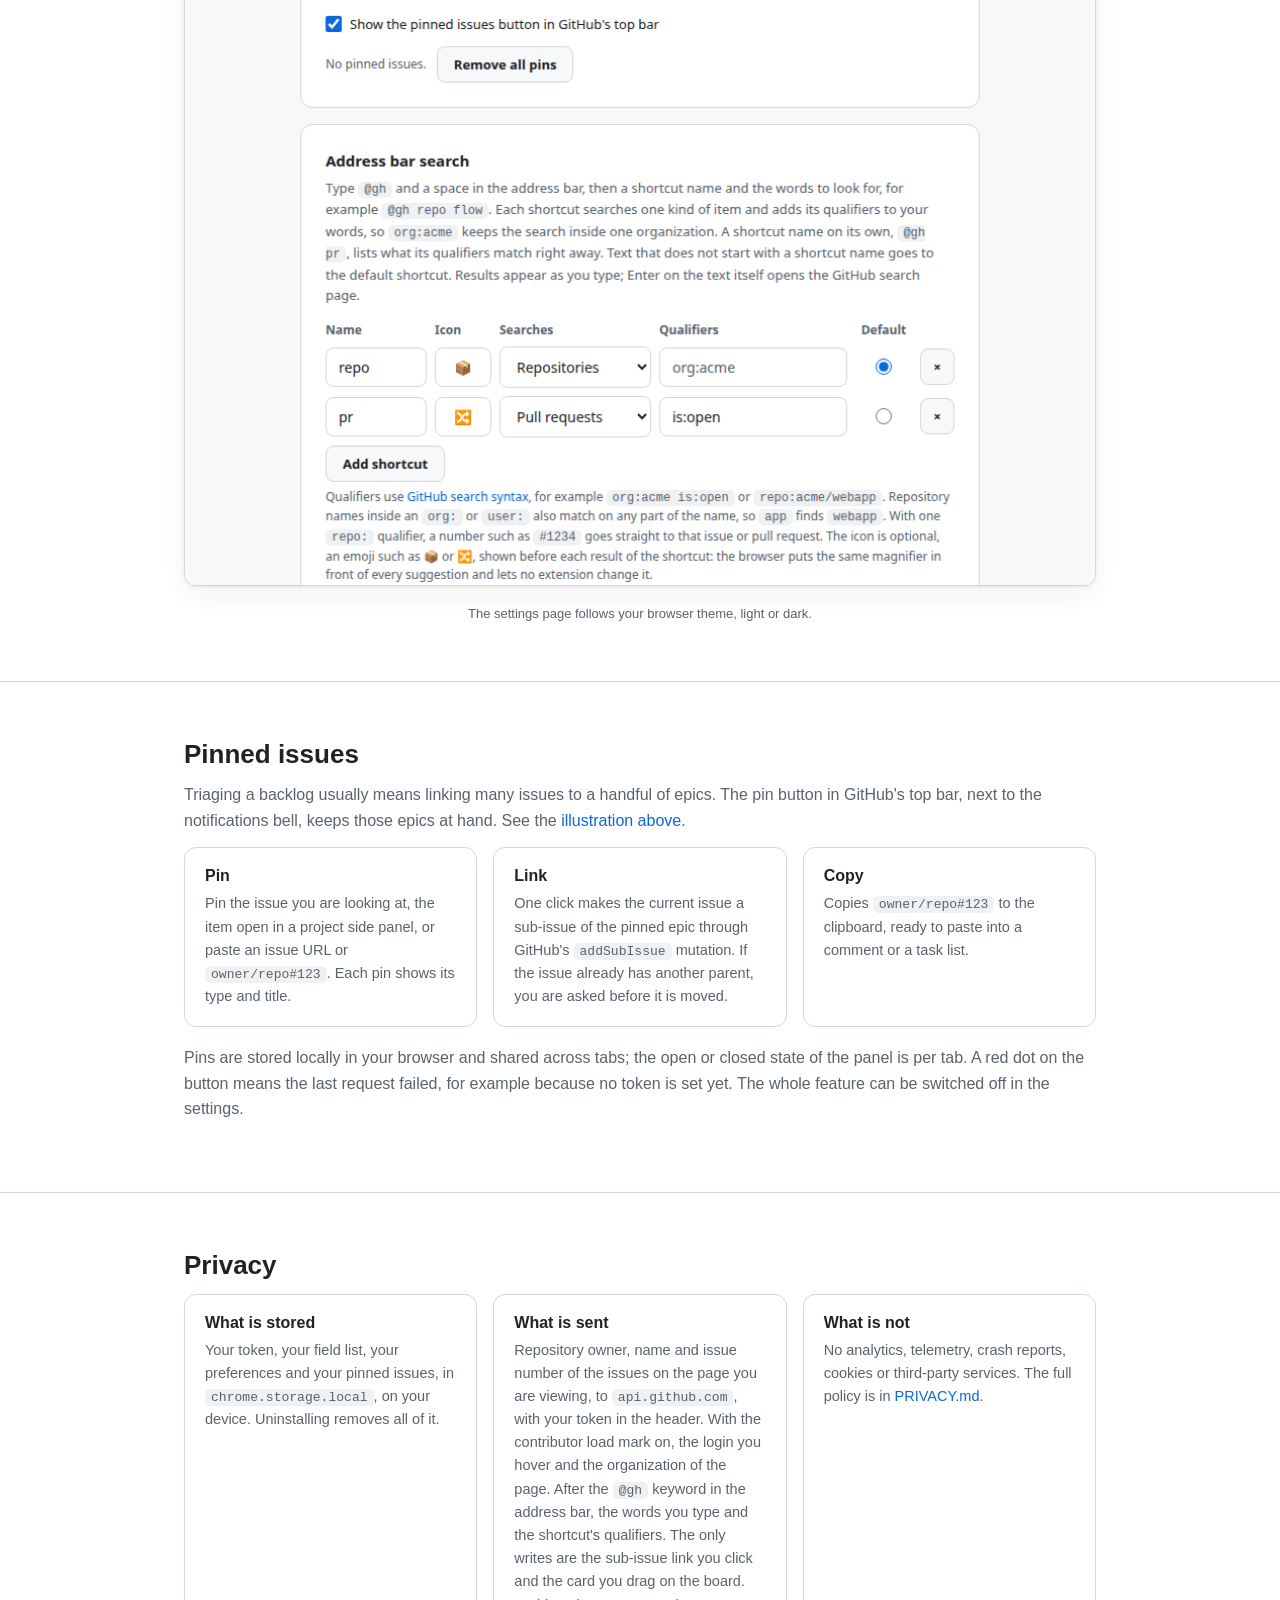
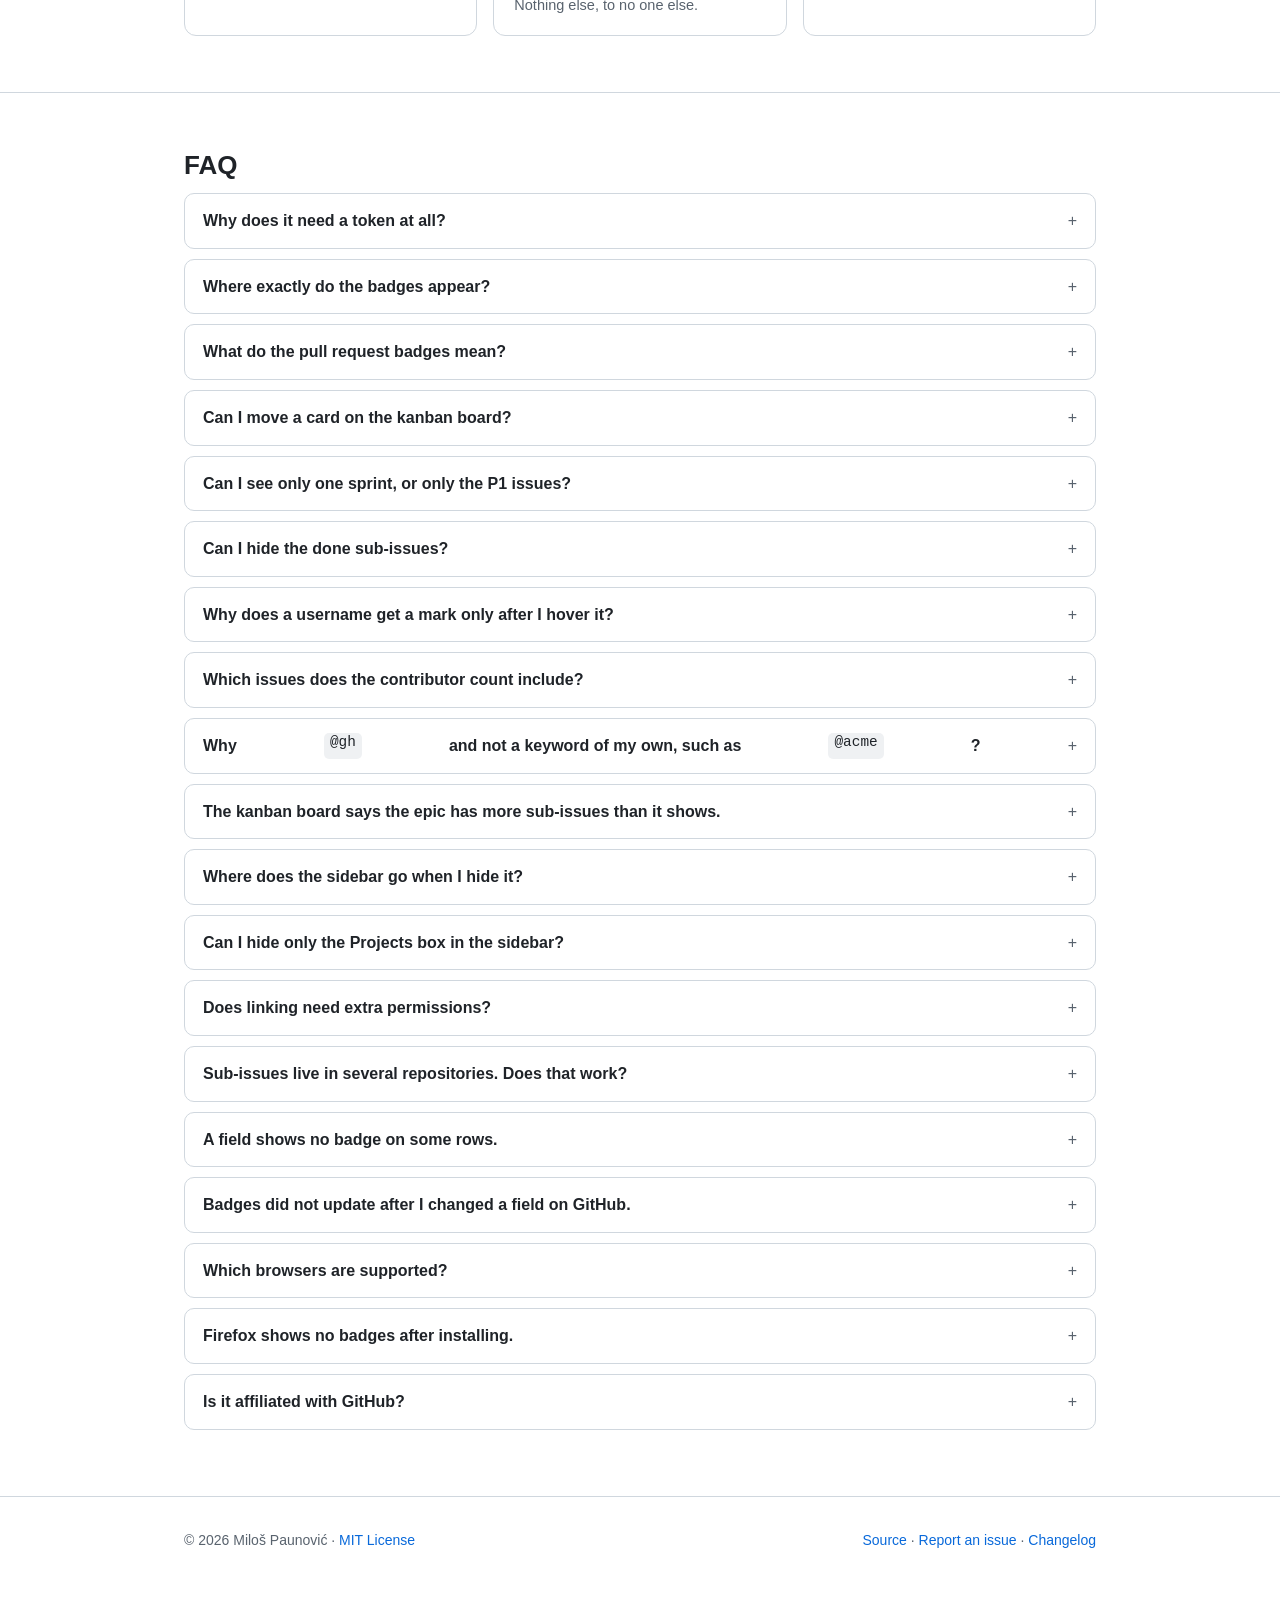
==== commit d2d1ff29: "chore: merge main into the projects section branch Brings the branch up to date with the contributor" ====
--- a/docs/index.html
+++ b/docs/index.html
@@ -415,7 +415,7 @@
         <div class="card"><h3>Pull request badges</h3><p>On the pull request list and on Projects views that contain pull requests: whether the author is a first-time contributor, external, a contributor, a collaborator, a member or a bot, plus optional badges for forks, size and merge state.</p></div>
         <div class="card"><h3>Who is already busy</h3><p>A mark after a username on an issue or pull request says what that person holds in the organization: a dot when there is room, a count of assigned issues over open pull requests when there is not. Hovering lists the issues, each with the pull request that closes it. Off by default.</p></div>
         <div class="card"><h3>Epics as a board</h3><p>An issue with sub-issues gets a List and Kanban toggle. The board groups the sub-issues by any field they carry, orders each column by another, filters everything down to one value of a third, and hides the closed ones on request. Drag a card to another column and the field value, or the issue state, is written back to GitHub.</p></div>
-        <div class="card"><h3>Sidebar out of the way</h3><p>A chevron in the gutter hides an issue's whole metadata column, and the issue body and the board take the width. It holds on every issue until you press it again.</p></div>
+        <div class="card"><h3>Sidebar out of the way</h3><p>A chevron in the gutter hides an issue's whole metadata column, and the issue body and the board take the width. It holds on every issue until you press it again, and a setting can hide just the Projects section instead.</p></div>
         <div class="card"><h3>Search from the address bar</h3><p>Type <code>@gh</code>, a space, a shortcut and a few words: <code>@gh repo web</code> lists the repositories, issues or pull requests that match as you type. Each shortcut adds its own GitHub qualifiers, such as <code>org:acme</code>, and repository names match on any part of the name.</p></div>
         <div class="card"><h3>Pinned epics</h3><p>A pin button in GitHub's top bar keeps your epics one click away: copy their reference, or make the issue you are looking at a sub-issue of one. Optional as well.</p></div>
         <div class="card"><h3>Clickable</h3><p>Each badge links to the repository's issue search filtered by that field value, the same way GitHub's own field badges do.</p></div>
@@ -642,7 +642,7 @@
   <section id="settings">
     <div class="wrap">
       <h2>Settings</h2>
-      <p class="muted">The token is the one essential; the fields to show, the age badge, the pull request badges, the contributor load mark, the epic kanban toggle, the sidebar button, the pinned issues button and the address bar search shortcuts are optional extras with their own cards. Each field is a chip. Press <kbd>Enter</kbd> or <kbd>,</kbd> to add one, <kbd>Backspace</kbd> or the × button to remove one. Names are matched case-insensitively against the fields your organization defines, and badges appear in the order of the chips. Leave the fields empty and no field badges are shown, while the rest of the extension keeps working.</p>
+      <p class="muted">The token is the one essential; the fields to show, the age badge, the pull request badges, the contributor load mark, the epic kanban toggle, the sidebar button, hiding the sidebar's Projects section, the pinned issues button and the address bar search shortcuts are optional extras with their own cards. Each field is a chip. Press <kbd>Enter</kbd> or <kbd>,</kbd> to add one, <kbd>Backspace</kbd> or the × button to remove one. Names are matched case-insensitively against the fields your organization defines, and badges appear in the order of the chips. Leave the fields empty and no field badges are shown, while the rest of the extension keeps working.</p>
       <figure>
         <img class="only-light" src="settings-light.png" alt="The settings page: token input and the field names chip box">
         <img class="only-dark" src="settings-dark.png" alt="The settings page in dark mode: token input and the field names chip box">
@@ -689,6 +689,7 @@
       <details><summary>Why <code>@gh</code> and not a keyword of my own, such as <code>@acme</code>?</summary><p>A browser gives an extension one address bar keyword, fixed when it is installed, and keeps the <code>@</code> list for its own shortcuts. So the keyword is <code>@gh</code> and your shortcuts come right after it: <code>@gh acme flow</code> with a shortcut named <code>acme</code>. Text that starts with no shortcut name goes to the default one.</p></details>
       <details><summary>The kanban board says the epic has more sub-issues than it shows.</summary><p>The board loads up to 500 sub-issues, in pages of 100. Beyond that the count in the toolbar reads "500 of 640" and the rest is left out.</p></details>
       <details><summary>Where does the sidebar go when I hide it?</summary><p>Nowhere: the extension sets <code>display: none</code> on GitHub's metadata column, the same thing GitHub does when its own artifacts panel opens, and its content area grows into the space by itself. The chevron stays in the gutter, so pressing it again brings the sidebar straight back. Nothing is changed on GitHub's side and nothing is sent anywhere.</p></details>
+      <details><summary>Can I hide only the Projects box in the sidebar?</summary><p>Yes. Tick <em>Hide the Projects section of the issue sidebar</em> on the settings page and GitHub's Projects section, with its status and project fields, disappears from every issue while assignees, labels, fields and the rest stay. The issue is not removed from any project, and unticking it brings the section back. Off by default.</p></details>
       <details><summary>Does linking need extra permissions?</summary><p>Yes. Making an issue a sub-issue of a pinned epic writes to GitHub, so the token needs write access to the issue's repository: the <code>repo</code> scope on a classic token, or <code>Issues: Read and write</code> on a fine-grained one. Badges alone work with read-only access.</p></details>
       <details><summary>Sub-issues live in several repositories. Does that work?</summary><p>Yes. Rows are grouped by repository and fetched in one query. Each badge links to the search in its own repository.</p></details>
       <details><summary>A field shows no badge on some rows.</summary><p>Those issues simply have no value for that field. Check the field name on the settings page matches the organization's field name; matching is case-insensitive but the full name must match.</p></details>
